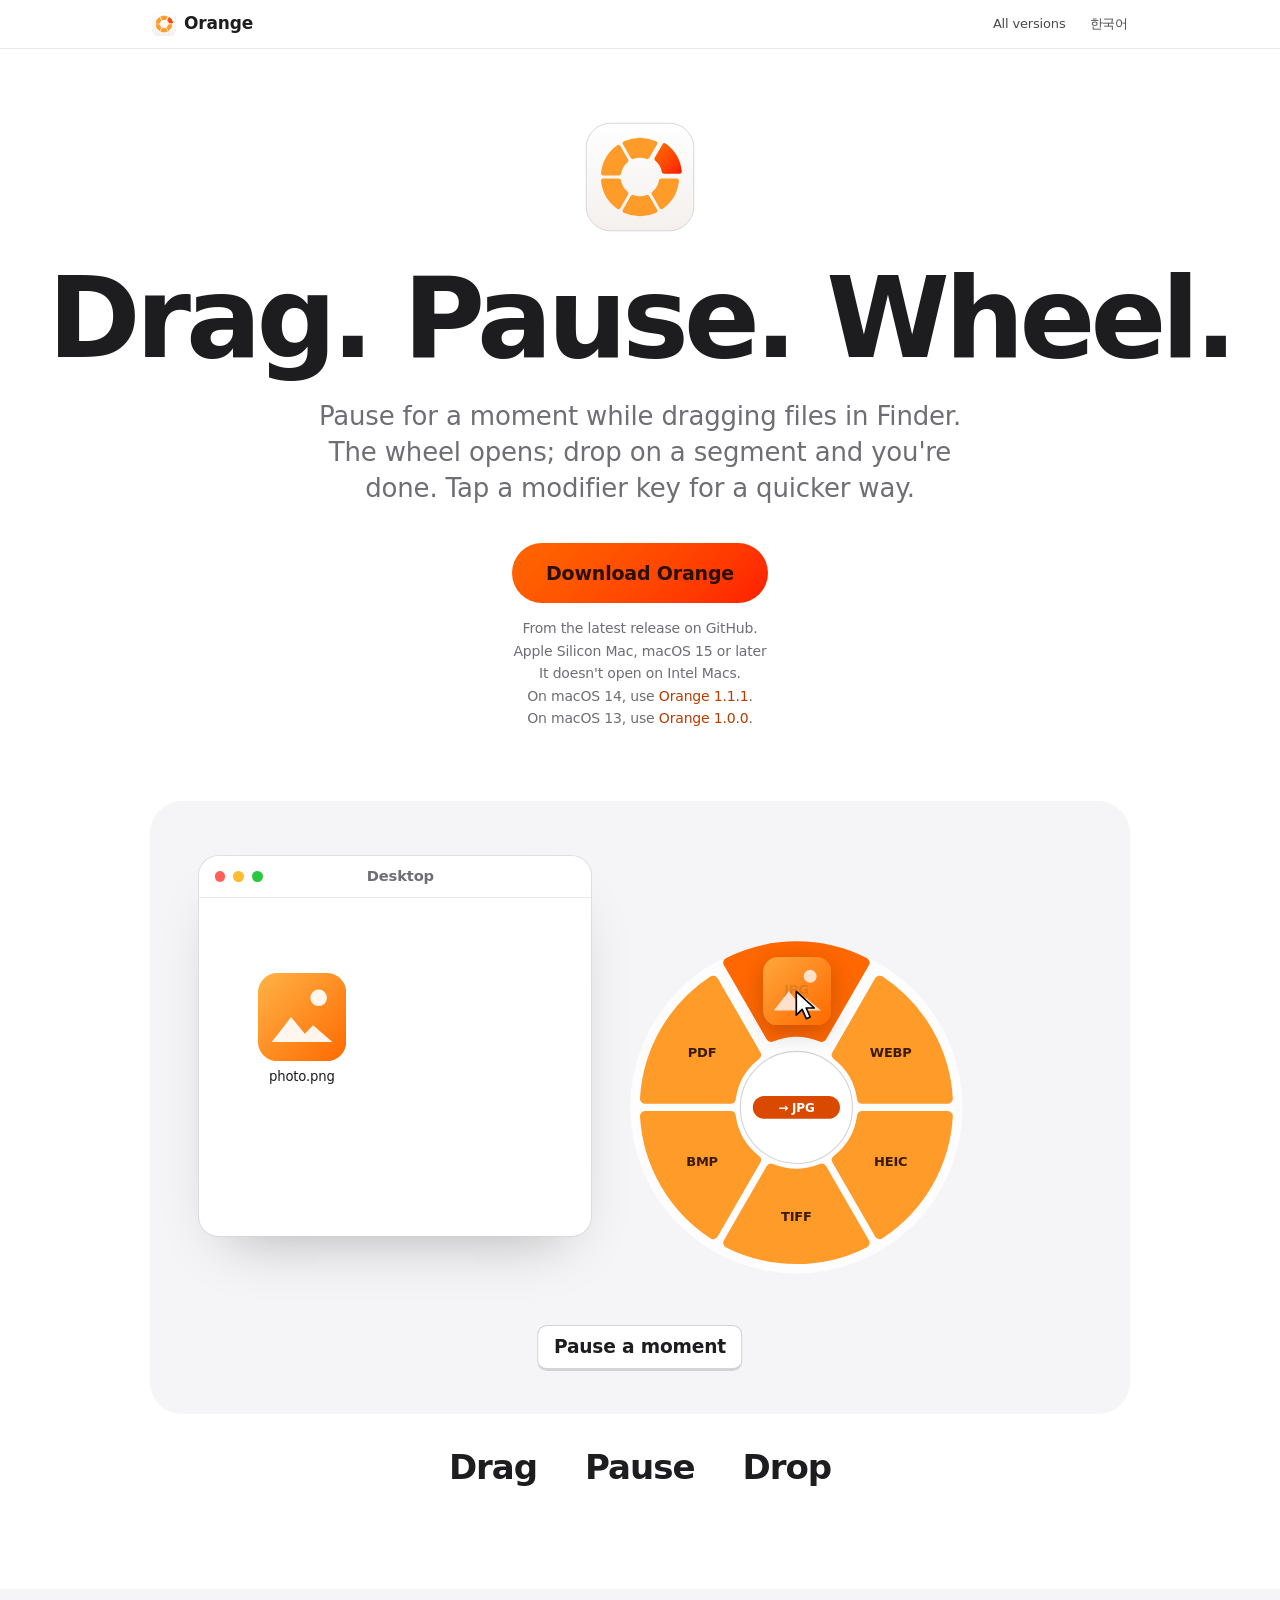
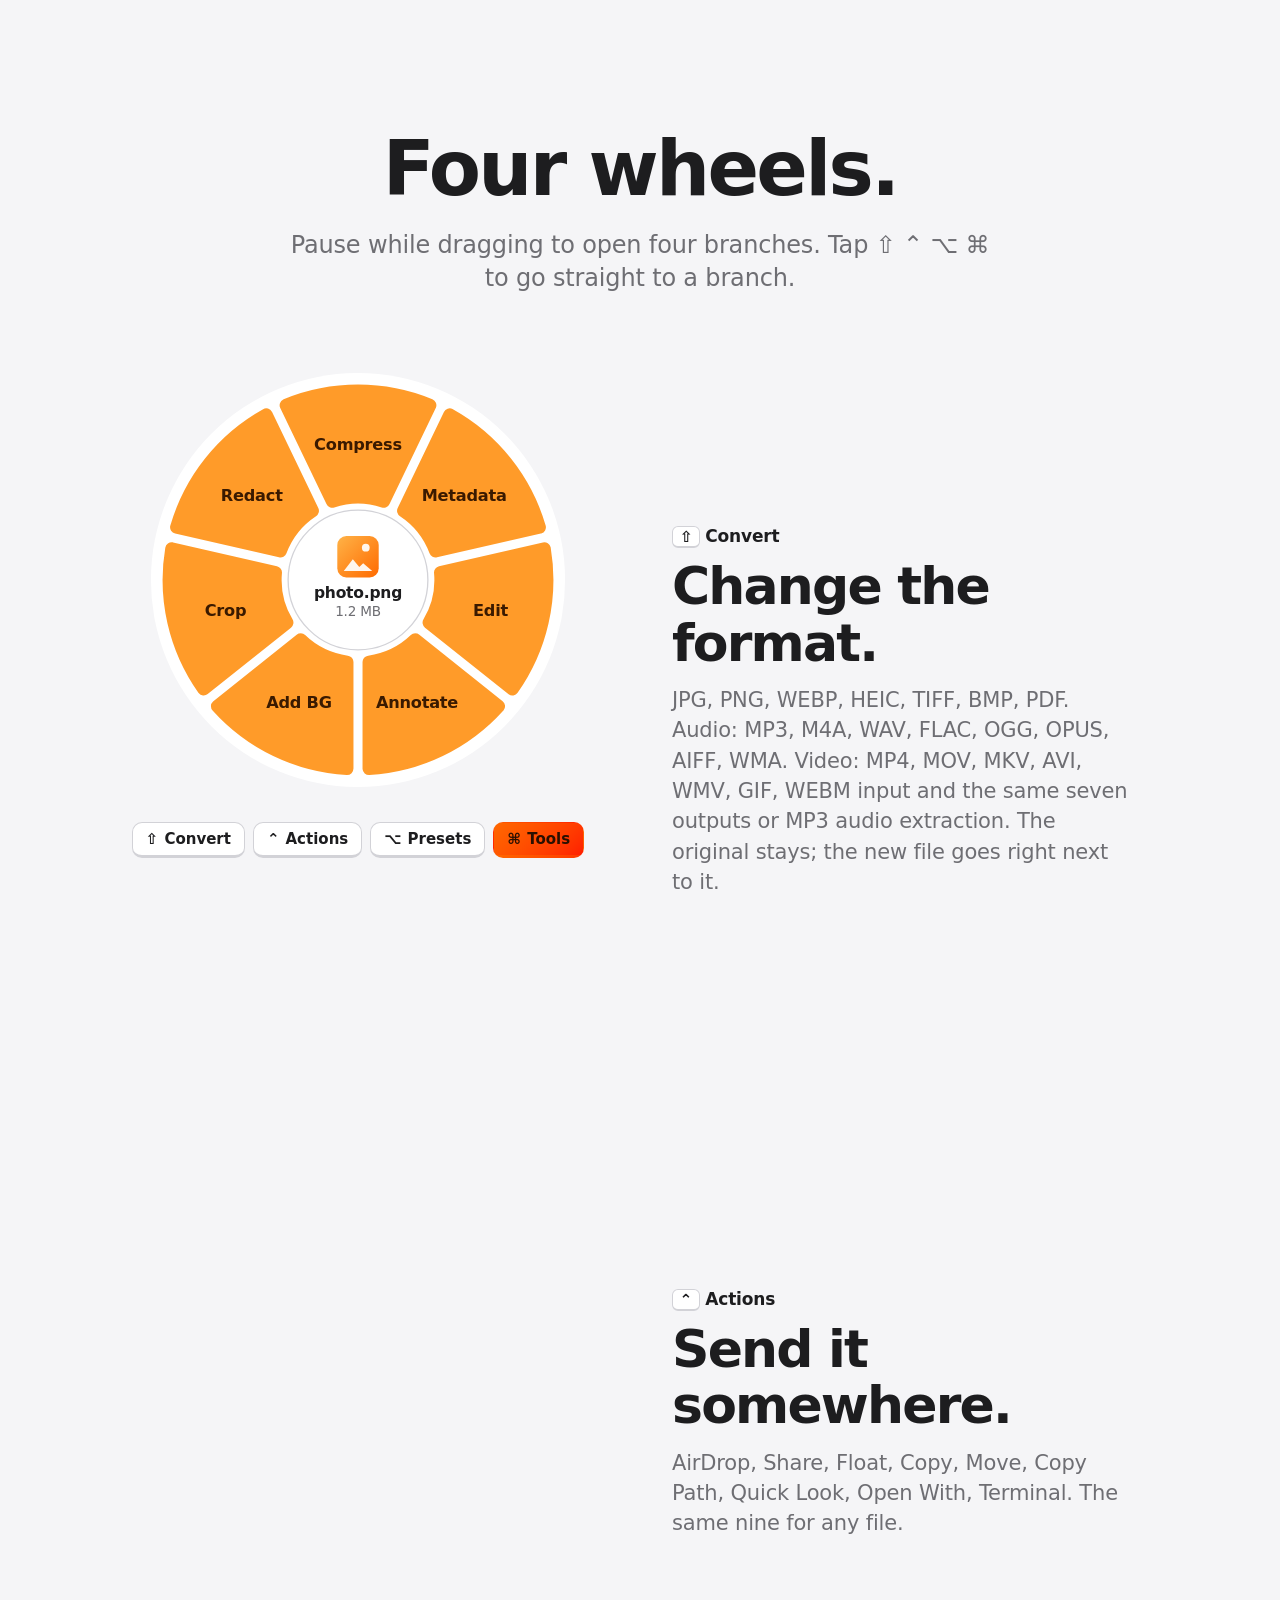
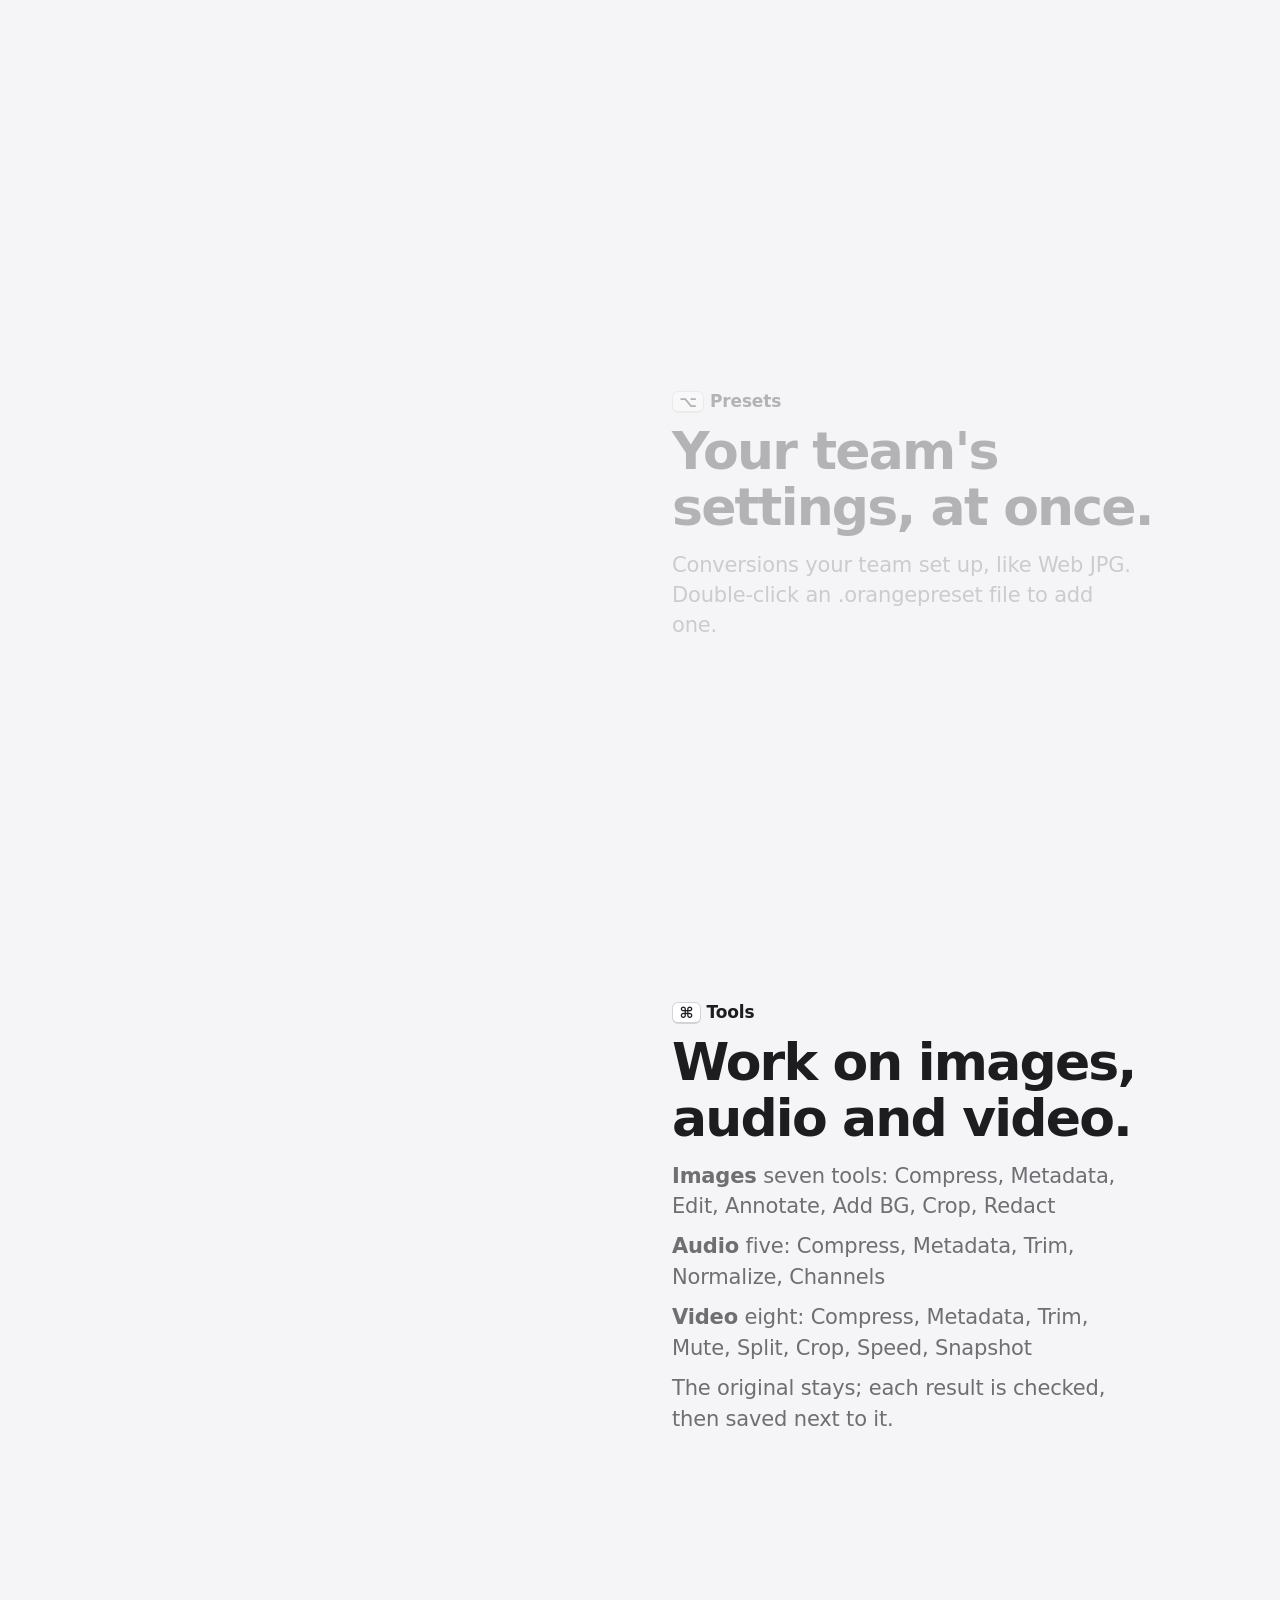
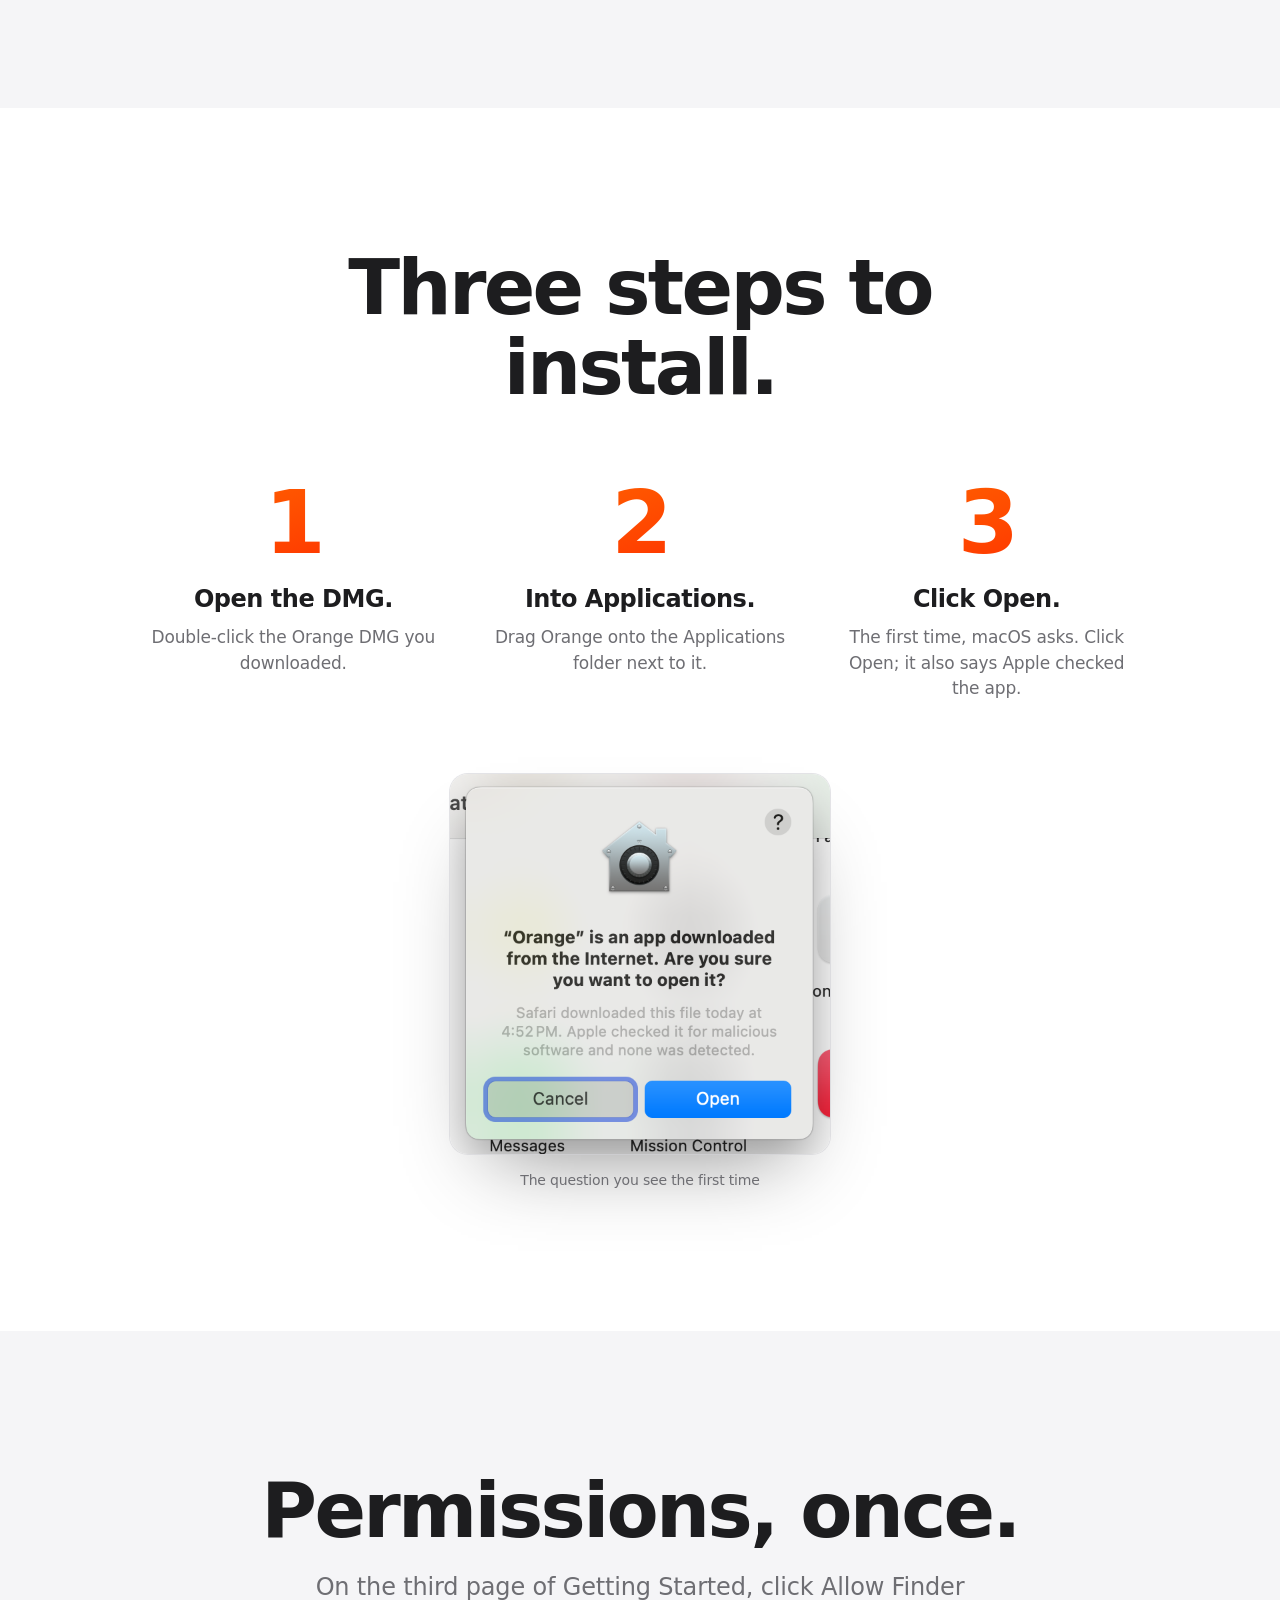
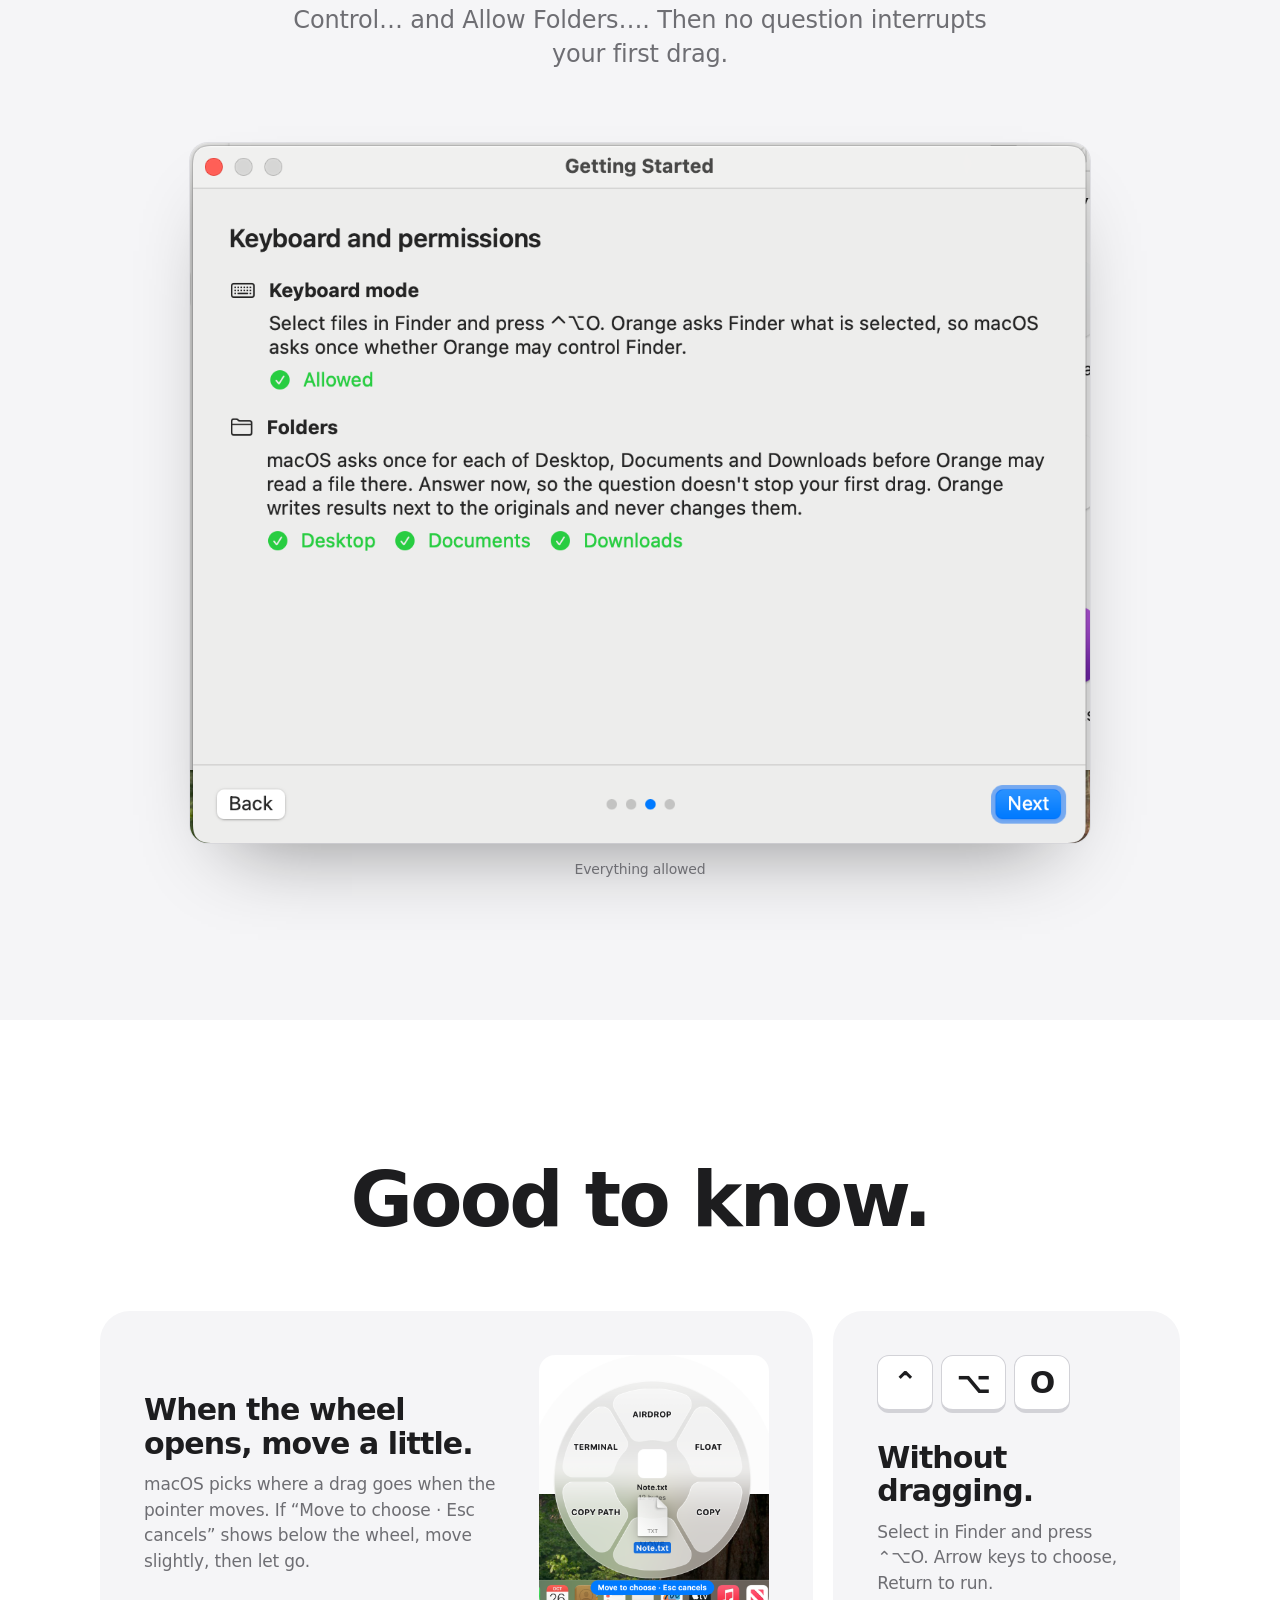
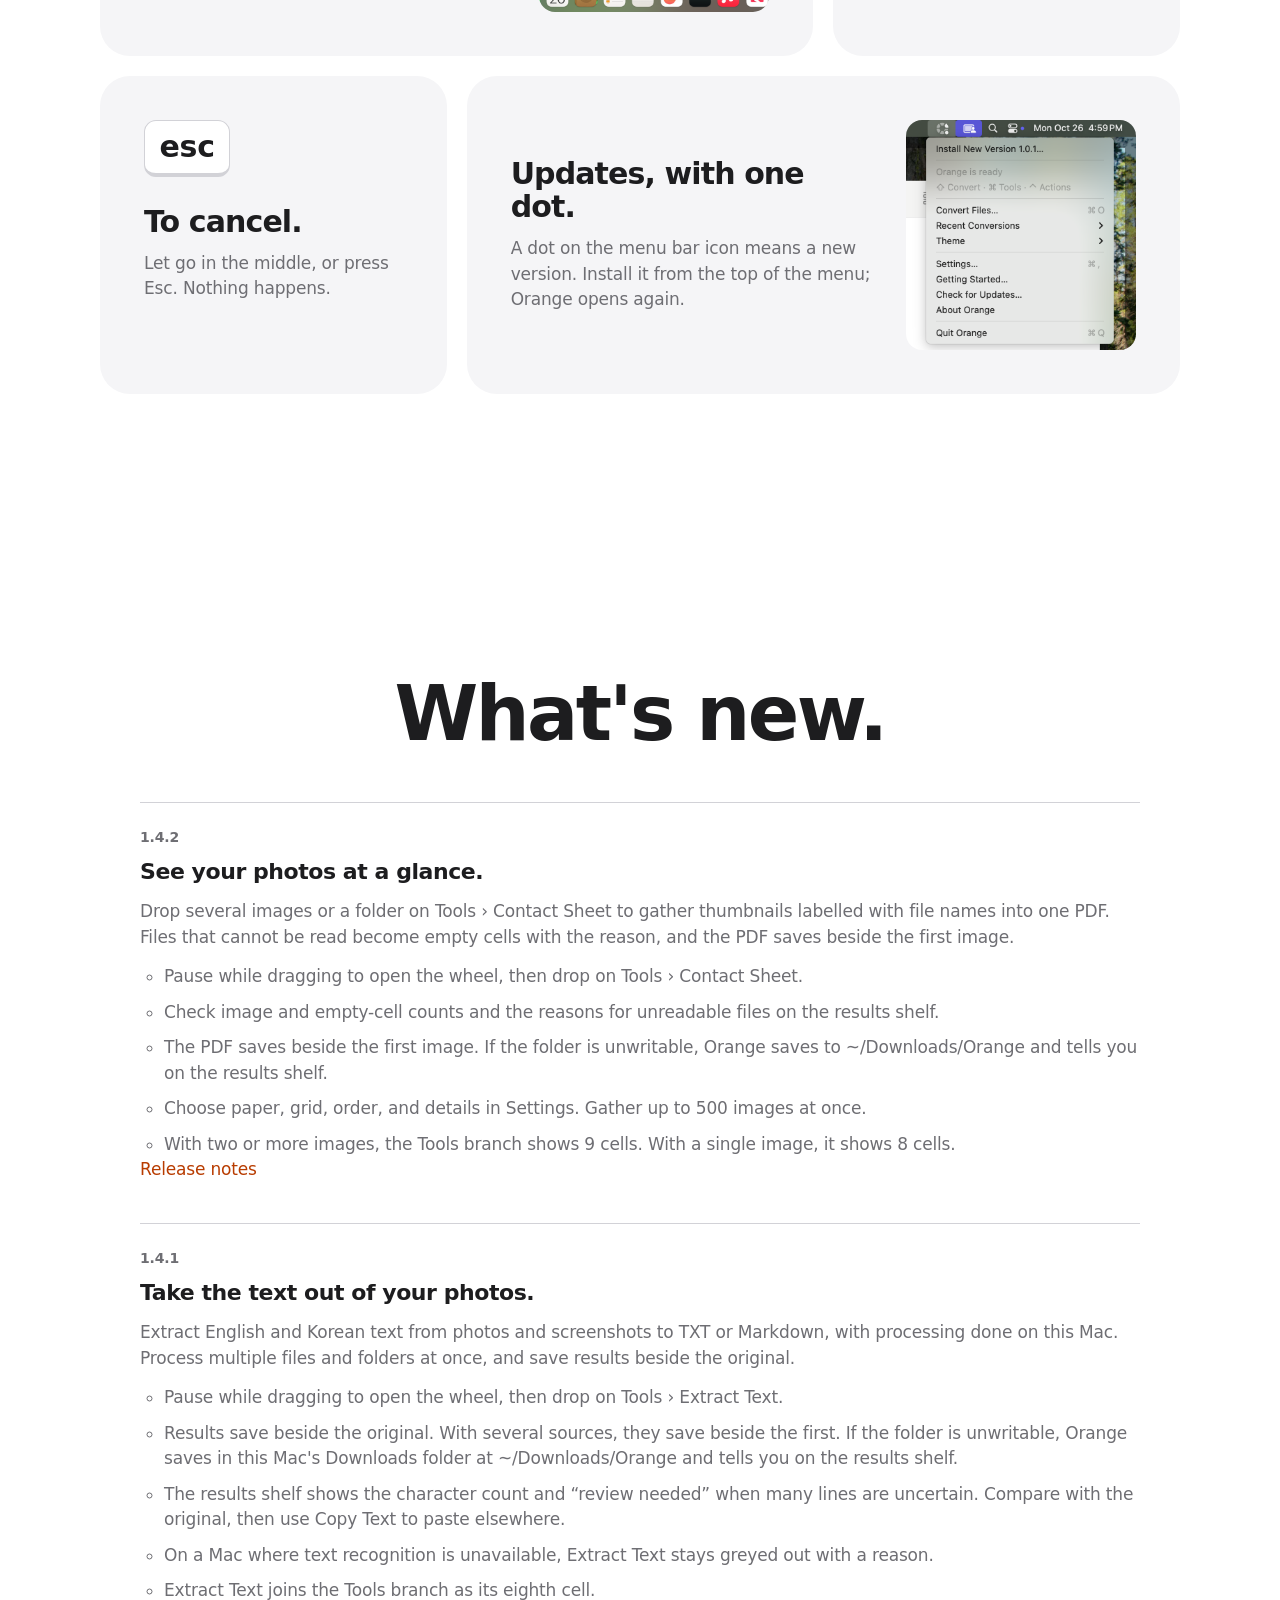
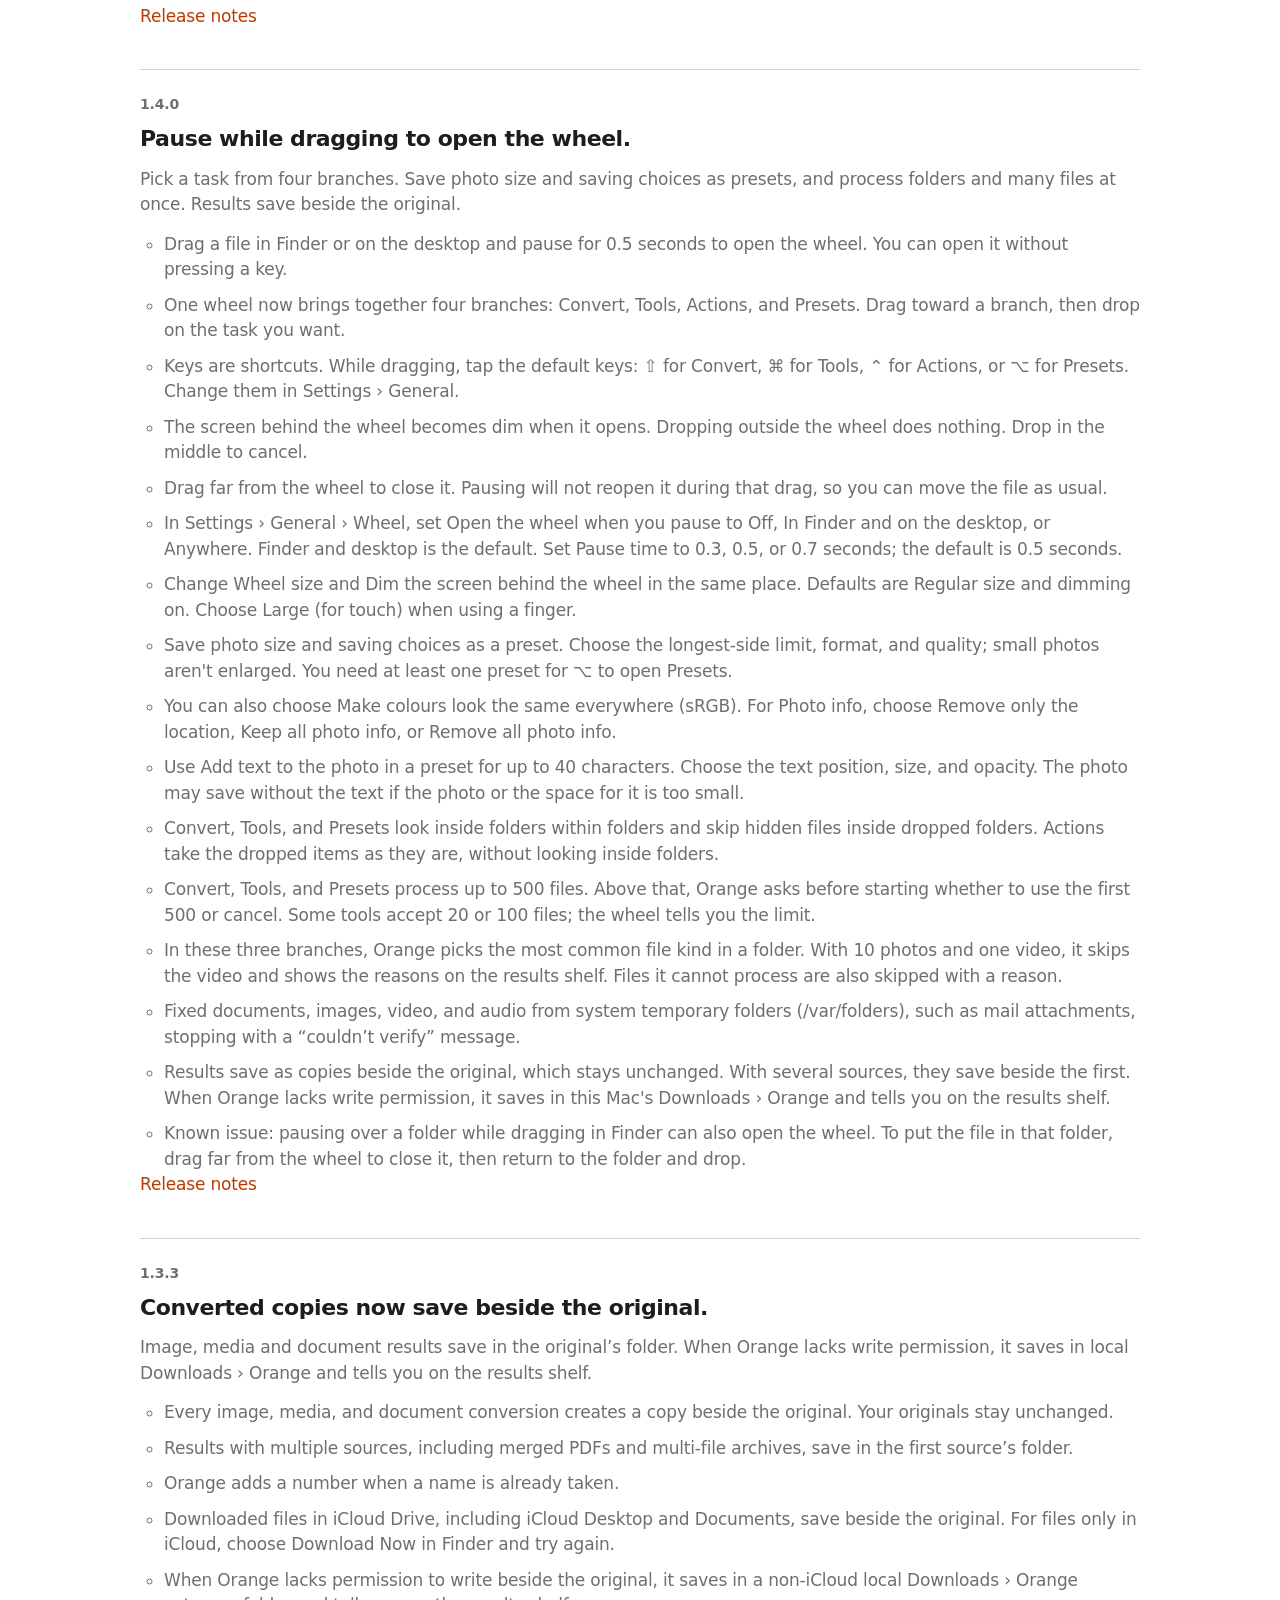
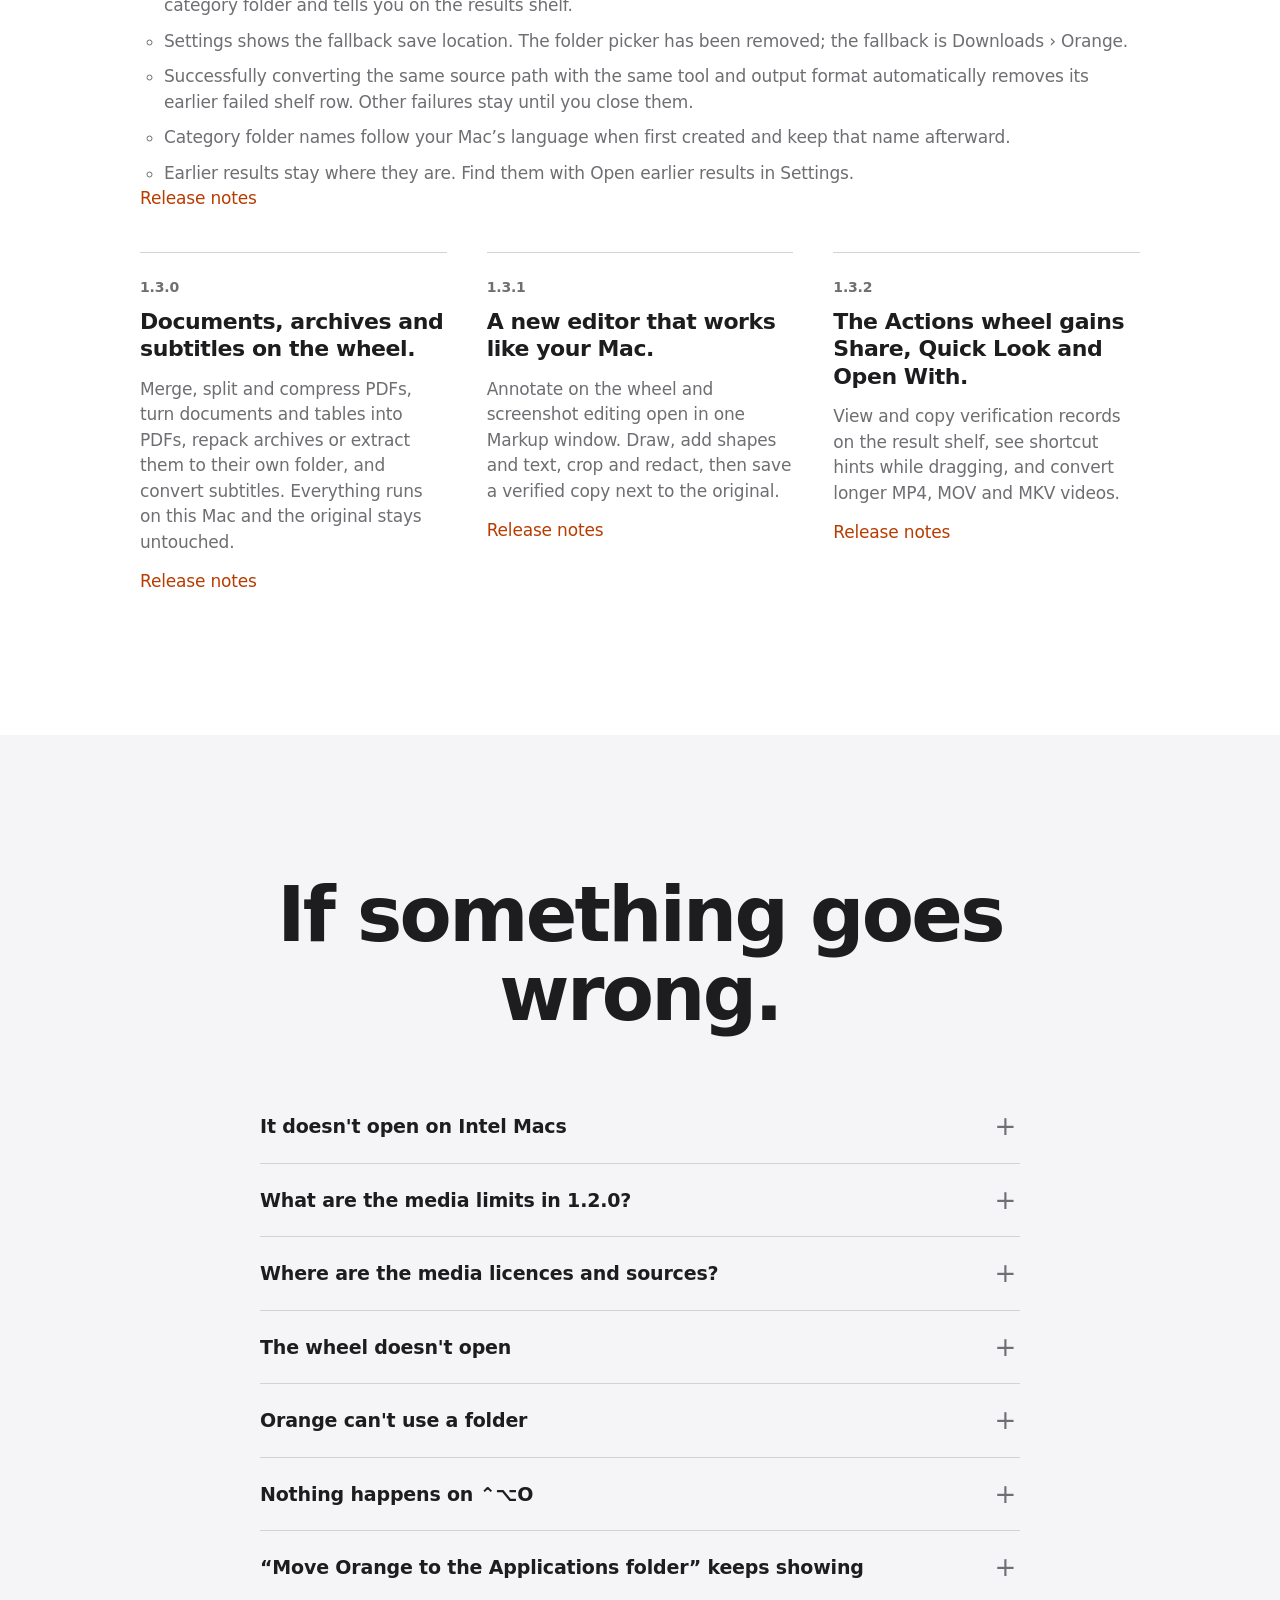
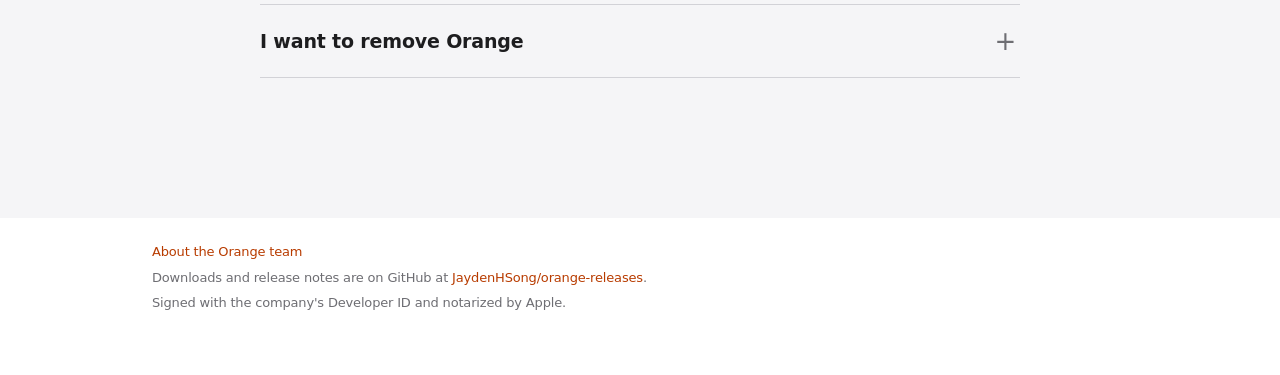
==== docs/index.html @ c22556af "site: Orange 1.4.2 — contact sheet; pause opens the wheel" ====
<!doctype html>
<html lang="en">
<head>
<meta charset="utf-8">
<meta name="viewport" content="width=device-width, initial-scale=1">
<title>Orange</title>
<meta name="description" content="Pause while dragging files in Finder to open the wheel. Tap a modifier key for a quicker way.">
<meta name="color-scheme" content="light dark">
<link rel="icon" href="assets/icon.svg" type="image/svg+xml">
<link rel="stylesheet" href="assets/site.css">
<link rel="alternate" hreflang="ko" href="https://jaydenhsong.github.io/orange-releases/ko/">
<link rel="alternate" hreflang="en" href="https://jaydenhsong.github.io/orange-releases/">
<link rel="alternate" hreflang="x-default" href="https://jaydenhsong.github.io/orange-releases/">
<script>(() => {
  const current = document.documentElement.lang;
  const valid = value => value === "en" || value === "ko";
  const requested = new URLSearchParams(location.search).get("lang");
  let choice = valid(requested) ? requested : null;
  try {
    if (choice) localStorage.setItem("orange.language", choice);
    else choice = localStorage.getItem("orange.language");
  } catch (_) {}
  if (!valid(choice)) choice = null;
  const preferred = (navigator.languages || [navigator.language || "en"])
    .map(value => value.toLowerCase().split("-")[0]).find(valid);
  const target = choice || (current === "en" && preferred === "ko" ? "ko" : current);
  if (target !== current) {
    const routes = document.documentElement.dataset || {};
    const destination = routes[target === "ko" ? "languageKo" : "languageEn"] ||
      (current === "ko" ? "../" : "./") + (target === "ko" ? "ko/" : "");
    location.replace(destination + location.search + location.hash);
  }
})();</script>
<script>document.documentElement.classList.add("js")</script>
</head>
<body>
<header class="bar">
  <div class="bar-in">
    <a class="brand" href="#top"><svg viewBox="0 0 1024 1024" aria-hidden="true"><use href="#icon"></use></svg>Orange</a>
    <nav><a href="https://github.com/JaydenHSong/orange-releases/releases">All versions</a><a data-language="ko" href="ko/" hreflang="ko" lang="ko">한국어</a></nav>
  </div>
</header>
<main id="top">
  <section class="hero">
    <svg class="hero-icon" viewBox="0 0 1024 1024" aria-hidden="true"><use href="#icon"></use></svg>
    <h1>Drag. Pause. Wheel.</h1>
    <p class="lede">Pause for a moment while dragging files in Finder. The wheel opens; drop on a segment and you're done. Tap a modifier key for a quicker way.</p>
    <div class="cta">
      <a class="get" id="get" href="https://github.com/JaydenHSong/orange-releases/releases/tag/v1.4.2"><span id="get-label">Download Orange</span></a>
      <p class="get-meta"><span id="get-meta">From the latest release on GitHub.</span><br>Apple Silicon Mac, macOS 15 or later<br>It doesn't open on Intel Macs.<br>On macOS 14, use <a href="https://github.com/JaydenHSong/orange-releases/releases/tag/v1.1.1">Orange 1.1.1</a>.<br>On macOS 13, use <a href="https://github.com/JaydenHSong/orange-releases/releases/tag/v1.0.0">Orange 1.0.0</a>.</p>
    </div>
    <div class="stage" id="stage" role="img" aria-label="A file is dragged and paused, the wheel opens, and dropping on JPG puts a JPG file next to the original">
      <div class="finder"><div class="finder-bar"><i></i><i></i><i></i><span>Desktop</span></div></div>
      <div class="file orig"><svg viewBox="0 0 32 32" aria-hidden="true"><rect width="32" height="32" rx="7" fill="url(#thumb)"/><path d="M5 25l7-9 5 6 3-3 7 6z" fill="#fff" opacity=".92"/><circle cx="22" cy="9" r="3" fill="#fff" opacity=".92"/></svg><span>photo.png</span></div>
      <div class="file made"><svg viewBox="0 0 32 32" aria-hidden="true"><rect width="32" height="32" rx="7" fill="url(#thumb)"/><path d="M5 25l7-9 5 6 3-3 7 6z" fill="#fff" opacity=".92"/><circle cx="22" cy="9" r="3" fill="#fff" opacity=".92"/></svg><span>photo.jpg</span></div>
      <div class="dwrap"><svg class="dw" viewBox="0 0 340 340" aria-hidden="true"><circle class="disc" cx="170" cy="170" r="160"/><g class="seg first"><path d="M104.49 39.52A146 146 0 0 1 235.51 39.52L194.36 110.82A64 64 0 0 0 145.64 110.82Z"/><text x="170.0" y="65.0">JPG</text></g><g class="seg"><path d="M250.24 48.02A146 146 0 0 1 315.75 161.50L233.43 161.50A64 64 0 0 0 209.08 119.32Z"/><text x="260.9" y="117.5">WEBP</text></g><g class="seg"><path d="M315.75 178.50A146 146 0 0 1 250.24 291.98L209.08 220.68A64 64 0 0 0 233.43 178.50Z"/><text x="260.9" y="222.5">HEIC</text></g><g class="seg"><path d="M235.51 300.48A146 146 0 0 1 104.49 300.48L145.64 229.18A64 64 0 0 0 194.36 229.18Z"/><text x="170.0" y="275.0">TIFF</text></g><g class="seg"><path d="M89.76 291.98A146 146 0 0 1 24.25 178.50L106.57 178.50A64 64 0 0 0 130.92 220.68Z"/><text x="79.1" y="222.5">BMP</text></g><g class="seg"><path d="M24.25 161.50A146 146 0 0 1 89.76 48.02L130.92 119.32A64 64 0 0 0 106.57 161.50Z"/><text x="79.1" y="117.5">PDF</text></g><circle class="hub" cx="170" cy="170" r="54"/><g class="dchip"><rect x="128" y="159" width="84" height="22" rx="11"/><text x="170" y="170.5">→ JPG</text></g></svg></div>
      <div class="hand"><div class="ghost"><svg viewBox="0 0 32 32" aria-hidden="true"><rect width="32" height="32" rx="7" fill="url(#thumb)"/><path d="M5 25l7-9 5 6 3-3 7 6z" fill="#fff" opacity=".92"/><circle cx="22" cy="9" r="3" fill="#fff" opacity=".92"/></svg></div><svg class="cursor" viewBox="0 0 16 24" aria-hidden="true"><path d="M1 1v18.5l4.6-4.4 3.2 7.2 3-1.3-3.1-7h6.3z" fill="#fff" stroke="#000" stroke-width="1.3" stroke-linejoin="round"/></svg></div>
      <div class="pause-cue">Pause a moment</div>
    </div>
    <p class="beats" aria-hidden="true"><span class="beat b1">Drag</span><span class="beat b2">Pause</span><span class="beat b3">Drop</span></p>
  </section>

  <section class="wheels">
    <div class="center reveal">
      <h2>Four wheels.</h2>
      <p class="sub">Pause while dragging to open four branches. Tap ⇧ ⌃ ⌥ ⌘ to go straight to a branch.</p>
    </div>
    <div class="story">
      <div class="story-wheel">
        <svg class="wheel" id="wheel" viewBox="0 0 340 340" role="img">
          <circle class="disc" cx="170" cy="170" r="160"/><g id="segs"></g><circle class="hub" cx="170" cy="170" r="54"/><g id="center"></g>
        </svg>
        <div class="keys" id="keys"><button type="button" data-kind="convert" aria-pressed="true"><b>⇧</b>Convert</button><button type="button" data-kind="actions" aria-pressed="false"><b>⌃</b>Actions</button><button type="button" data-kind="presets" aria-pressed="false"><b>⌥</b>Presets</button><button type="button" data-kind="tools" aria-pressed="false"><b>⌘</b>Tools</button></div>
      </div>
      <div class="panels">
<div class="panel" data-kind="convert"><p class="panel-key"><kbd>⇧</kbd> Convert</p><h3>Change the format.</h3><p>JPG, PNG, WEBP, HEIC, TIFF, BMP, PDF. Audio: MP3, M4A, WAV, FLAC, OGG, OPUS, AIFF, WMA. Video: MP4, MOV, MKV, AVI, WMV, GIF, WEBM input and the same seven outputs or MP3 audio extraction. The original stays; the new file goes right next to it.</p></div>
<div class="panel" data-kind="actions"><p class="panel-key"><kbd>⌃</kbd> Actions</p><h3>Send it somewhere.</h3><p>AirDrop, Share, Float, Copy, Move, Copy Path, Quick Look, Open With, Terminal. The same nine for any file.</p></div>
<div class="panel" data-kind="presets"><p class="panel-key"><kbd>⌥</kbd> Presets</p><h3>Your team's settings, at once.</h3><p>Conversions your team set up, like Web JPG. Double-click an .orangepreset file to add one.</p></div>
<div class="panel" data-kind="tools"><p class="panel-key"><kbd>⌘</kbd> Tools</p><h3>Work on images, audio and video.</h3><p><span class="group"><b>Images</b> seven tools: Compress, Metadata, Edit, Annotate, Add BG, Crop, Redact</span><span class="group"><b>Audio</b> five: Compress, Metadata, Trim, Normalize, Channels</span><span class="group"><b>Video</b> eight: Compress, Metadata, Trim, Mute, Split, Crop, Speed, Snapshot</span><span class="group">The original stays; each result is checked, then saved next to it.</span></p></div>
      </div>
    </div>
  </section>

  <section class="install">
    <div class="center reveal"><h2>Three steps to install.</h2></div>
    <ol class="steps">
<li><h3>Open the DMG.</h3><p>Double-click the Orange DMG you downloaded.</p></li>
<li><h3>Into Applications.</h3><p>Drag Orange onto the Applications folder next to it.</p></li>
<li><h3>Click Open.</h3><p>The first time, macOS asks. Click Open; it also says Apple checked the app.</p></li>
    </ol>
    <figure class="shot small reveal"><img src="assets/gatekeeper.png" width="570" height="570" alt="The macOS message shown the first time Orange opens, with an Open button." loading="lazy"><figcaption>The question you see the first time</figcaption></figure>
  </section>

  <section class="perm">
    <div class="center reveal">
      <h2>Permissions, once.</h2>
      <p class="sub">On the third page of Getting Started, click Allow Finder Control… and Allow Folders…. Then no question interrupts your first drag.</p>
    </div>
    <figure class="shot reveal"><img src="assets/getting-started.png" width="1210" height="940" alt="The Keyboard and permissions page of Getting Started, with Finder control and Desktop, Documents and Downloads allowed." loading="lazy"><figcaption>Everything allowed</figcaption></figure>
  </section>

  <section class="tips">
    <div class="center reveal"><h2>Good to know.</h2></div>
    <div class="tiles">
      <div class="tile wide move">
        <div class="tile-text"><h3>When the wheel opens, move a little.</h3><p>macOS picks where a drag goes when the pointer moves. If “Move to choose · Esc cancels” shows below the wheel, move slightly, then let go.</p></div>
        <img src="assets/wheel-hint.png" width="700" height="780" alt="The Actions wheel with Move to choose, Esc cancels below it." loading="lazy">
      </div>
      <div class="tile kb">
        <p class="big-keys"><kbd>⌃</kbd><kbd>⌥</kbd><kbd>O</kbd></p>
        <h3>Without dragging.</h3><p>Select in Finder and press ⌃⌥O. Arrow keys to choose, Return to run.</p>
      </div>
      <div class="tile esc">
        <p class="big-keys"><kbd>esc</kbd></p>
        <h3>To cancel.</h3><p>Let go in the middle, or press Esc. Nothing happens.</p>
      </div>
      <div class="tile wide up">
        <div class="tile-text"><h3>Updates, with one dot.</h3><p>A dot on the menu bar icon means a new version. Install it from the top of the menu; Orange opens again.</p></div>
        <img src="assets/menu-update.png" width="660" height="660" alt="Orange's menu with Install New Version 1.1.0 at the top." loading="lazy">
      </div>
    </div>
  </section>

  <section class="news" aria-labelledby="news-heading">
    <div class="center reveal"><h2 id="news-heading">What's new.</h2></div>
    <ul class="release-list">
<li class="release-featured"><p class="release-version">1.4.2</p><h3>See your photos at a glance.</h3><p>Drop several images or a folder on Tools › Contact Sheet to gather thumbnails labelled with file names into one PDF. Files that cannot be read become empty cells with the reason, and the PDF saves beside the first image.</p><ul class="release-items"><li>Pause while dragging to open the wheel, then drop on Tools › Contact Sheet.</li><li>Check image and empty-cell counts and the reasons for unreadable files on the results shelf.</li><li>The PDF saves beside the first image. If the folder is unwritable, Orange saves to ~/Downloads/Orange and tells you on the results shelf.</li><li>Choose paper, grid, order, and details in Settings. Gather up to 500 images at once.</li><li>With two or more images, the Tools branch shows 9 cells. With a single image, it shows 8 cells.</li></ul><a href="https://github.com/JaydenHSong/orange-releases/releases/tag/v1.4.2">Release notes</a></li>
<li class="release-featured"><p class="release-version">1.4.1</p><h3>Take the text out of your photos.</h3><p>Extract English and Korean text from photos and screenshots to TXT or Markdown, with processing done on this Mac. Process multiple files and folders at once, and save results beside the original.</p><ul class="release-items"><li>Pause while dragging to open the wheel, then drop on Tools › Extract Text.</li><li>Results save beside the original. With several sources, they save beside the first. If the folder is unwritable, Orange saves in this Mac&#x27;s Downloads folder at ~/Downloads/Orange and tells you on the results shelf.</li><li>The results shelf shows the character count and “review needed” when many lines are uncertain. Compare with the original, then use Copy Text to paste elsewhere.</li><li>On a Mac where text recognition is unavailable, Extract Text stays greyed out with a reason.</li><li>Extract Text joins the Tools branch as its eighth cell.</li></ul><a href="https://github.com/JaydenHSong/orange-releases/releases/tag/v1.4.1">Release notes</a></li>
<li class="release-featured"><p class="release-version">1.4.0</p><h3>Pause while dragging to open the wheel.</h3><p>Pick a task from four branches. Save photo size and saving choices as presets, and process folders and many files at once. Results save beside the original.</p><ul class="release-items"><li>Drag a file in Finder or on the desktop and pause for 0.5 seconds to open the wheel. You can open it without pressing a key.</li><li>One wheel now brings together four branches: Convert, Tools, Actions, and Presets. Drag toward a branch, then drop on the task you want.</li><li>Keys are shortcuts. While dragging, tap the default keys: ⇧ for Convert, ⌘ for Tools, ⌃ for Actions, or ⌥ for Presets. Change them in Settings › General.</li><li>The screen behind the wheel becomes dim when it opens. Dropping outside the wheel does nothing. Drop in the middle to cancel.</li><li>Drag far from the wheel to close it. Pausing will not reopen it during that drag, so you can move the file as usual.</li><li>In Settings › General › Wheel, set Open the wheel when you pause to Off, In Finder and on the desktop, or Anywhere. Finder and desktop is the default. Set Pause time to 0.3, 0.5, or 0.7 seconds; the default is 0.5 seconds.</li><li>Change Wheel size and Dim the screen behind the wheel in the same place. Defaults are Regular size and dimming on. Choose Large (for touch) when using a finger.</li><li>Save photo size and saving choices as a preset. Choose the longest-side limit, format, and quality; small photos aren&#x27;t enlarged. You need at least one preset for ⌥ to open Presets.</li><li>You can also choose Make colours look the same everywhere (sRGB). For Photo info, choose Remove only the location, Keep all photo info, or Remove all photo info.</li><li>Use Add text to the photo in a preset for up to 40 characters. Choose the text position, size, and opacity. The photo may save without the text if the photo or the space for it is too small.</li><li>Convert, Tools, and Presets look inside folders within folders and skip hidden files inside dropped folders. Actions take the dropped items as they are, without looking inside folders.</li><li>Convert, Tools, and Presets process up to 500 files. Above that, Orange asks before starting whether to use the first 500 or cancel. Some tools accept 20 or 100 files; the wheel tells you the limit.</li><li>In these three branches, Orange picks the most common file kind in a folder. With 10 photos and one video, it skips the video and shows the reasons on the results shelf. Files it cannot process are also skipped with a reason.</li><li>Fixed documents, images, video, and audio from system temporary folders (/var/folders), such as mail attachments, stopping with a “couldn’t verify” message.</li><li>Results save as copies beside the original, which stays unchanged. With several sources, they save beside the first. When Orange lacks write permission, it saves in this Mac&#x27;s Downloads › Orange and tells you on the results shelf.</li><li>Known issue: pausing over a folder while dragging in Finder can also open the wheel. To put the file in that folder, drag far from the wheel to close it, then return to the folder and drop.</li></ul><a href="https://github.com/JaydenHSong/orange-releases/releases/tag/v1.4.0">Release notes</a></li>
<li class="release-featured"><p class="release-version">1.3.3</p><h3>Converted copies now save beside the original.</h3><p>Image, media and document results save in the original’s folder. When Orange lacks write permission, it saves in local Downloads › Orange and tells you on the results shelf.</p><ul class="release-items"><li>Every image, media, and document conversion creates a copy beside the original. Your originals stay unchanged.</li><li>Results with multiple sources, including merged PDFs and multi-file archives, save in the first source’s folder.</li><li>Orange adds a number when a name is already taken.</li><li>Downloaded files in iCloud Drive, including iCloud Desktop and Documents, save beside the original. For files only in iCloud, choose Download Now in Finder and try again.</li><li>When Orange lacks permission to write beside the original, it saves in a non-iCloud local Downloads › Orange category folder and tells you on the results shelf.</li><li>Settings shows the fallback save location. The folder picker has been removed; the fallback is Downloads › Orange.</li><li>Successfully converting the same source path with the same tool and output format automatically removes its earlier failed shelf row. Other failures stay until you close them.</li><li>Category folder names follow your Mac’s language when first created and keep that name afterward.</li><li>Earlier results stay where they are. Find them with Open earlier results in Settings.</li></ul><a href="https://github.com/JaydenHSong/orange-releases/releases/tag/v1.3.3">Release notes</a></li>
<li><p class="release-version">1.3.0</p><h3>Documents, archives and subtitles on the wheel.</h3><p>Merge, split and compress PDFs, turn documents and tables into PDFs, repack archives or extract them to their own folder, and convert subtitles. Everything runs on this Mac and the original stays untouched.</p><a href="https://github.com/JaydenHSong/orange-releases/releases/tag/v1.3.0">Release notes</a></li>
<li><p class="release-version">1.3.1</p><h3>A new editor that works like your Mac.</h3><p>Annotate on the wheel and screenshot editing open in one Markup window. Draw, add shapes and text, crop and redact, then save a verified copy next to the original.</p><a href="https://github.com/JaydenHSong/orange-releases/releases/tag/v1.3.1">Release notes</a></li>
<li><p class="release-version">1.3.2</p><h3>The Actions wheel gains Share, Quick Look and Open With.</h3><p>View and copy verification records on the result shelf, see shortcut hints while dragging, and convert longer MP4, MOV and MKV videos.</p><a href="https://github.com/JaydenHSong/orange-releases/releases/tag/v1.3.2">Release notes</a></li>
    </ul>

  </section>

  <section class="help">
    <div class="center reveal"><h2>If something goes wrong.</h2></div>
    <div class="faq">
<details><summary>It doesn't open on Intel Macs</summary><p>Orange is only for Macs with Apple silicon (M1 or later). On Intel Macs, macOS says Orange is not supported on this Mac, and it won't open.</p></details>
<details><summary>What are the media limits in 1.2.0?</summary><p>Edit one local file at a time. Copy provider files to a local folder first. Some containers cannot preview or offer view-only Metadata. If a target size cannot be met, Orange explains why. HDR to SDR conversion asks before losing brightness or colour detail. HDR10+ and Dolby Vision profile 5 colour handling is unverified without device footage. Dolby Vision profile 5 and 12-bit input are unsupported. Mute preserves HDR only in compatible containers without re-encoding. The VoiceOver application chooser may omit Orange when VoiceOver starts first (since 1.1.0). Editor windows remain accessible; toggle VoiceOver with an editor open to restore the listing.</p></details>
<details><summary>Where are the media licences and sources?</summary><p>Read full FFmpeg, LAME, Opus, Ogg, Vorbis, libvpx, dav1d and zimg notices, including IJG, zlib and WTFPL, offline in About. Corresponding sources, relink materials and SHA256SUMS are alongside the 1.2.0 release downloads.</p></details>
<details><summary>The wheel doesn't open</summary><p>Pause while dragging a file in Finder or on the desktop, with the mouse button down. You can also tap a modifier key briefly. Holding it isn't a tap. If another app that opens a wheel on modifier taps is running, such as Tangerine, quit it or change Orange's keys in Settings › General.</p></details>
<details><summary>Orange can't use a folder</summary><p>Turn that folder on for Orange in System Settings › Privacy &amp; Security › Files &amp; Folders. Open Settings on the third page of Getting Started goes there too.</p></details>
<details><summary>Nothing happens on ⌃⌥O</summary><p>Select files in Finder first. If Orange can't see the Finder selection, turn on Finder under Orange in System Settings › Privacy &amp; Security › Automation. If another app uses the shortcut, change it in Settings › General.</p></details>
<details><summary>“Move Orange to the Applications folder” keeps showing</summary><p>Orange is running from the DMG or your Downloads folder. Quit it, move it to Applications and open it there. It can only update itself from there.</p></details>
<details><summary>I want to remove Orange</summary><p>Quit Orange from its menu and move it from Applications to the Trash.</p></details>
    </div>
  </section>
</main>
<footer class="foot">
  <p><a href="team/">About the Orange team</a></p>
  <p>Downloads and release notes are on GitHub at <a href="https://github.com/JaydenHSong/orange-releases/releases">JaydenHSong/orange-releases</a>.</p>
  <p>Signed with the company's Developer ID and notarized by Apple.</p>
</footer>
<svg width="0" height="0" style="position:absolute" aria-hidden="true"><defs>
<linearGradient id="icon-bg" x1="0" y1="0" x2="0" y2="1"><stop offset="0" style="stop-color: var(--icon-a)"/><stop offset="1" style="stop-color: var(--icon-b)"/></linearGradient>
<linearGradient id="hot" x1="0" y1="0" x2="1" y2="1"><stop offset="0" style="stop-color: var(--chosen-a)"/><stop offset="1" style="stop-color: var(--chosen-b)"/></linearGradient>
<linearGradient id="thumb" x1="0" y1="0" x2="1" y2="1"><stop offset="0" stop-color="#ffb347"/><stop offset="1" stop-color="#ff6a00"/></linearGradient>
<symbol id="icon" viewBox="0 0 1024 1024"><rect x="20" y="20" width="984" height="984" rx="224" fill="url(#icon-bg)" stroke="var(--line)" stroke-width="8"/>
<g transform="translate(512 512) scale(0.86) translate(-512 -512)"><g style="fill: var(--sector); stroke: var(--sector)" stroke-width="44.7" stroke-linejoin="round">
<path d="M349.3 153.2A393.9 393.9 0 0 1 674.7 153.2L590.7 298.6A227.4 227.4 0 0 0 433.3 298.6Z"/><path d="M904.1 550.5A393.9 393.9 0 0 1 741.4 832.3L657.4 686.8A227.4 227.4 0 0 0 736.1 550.5Z"/>
<path d="M674.7 870.8A393.9 393.9 0 0 1 349.3 870.8L433.3 725.4A227.4 227.4 0 0 0 590.7 725.4Z"/><path d="M282.6 832.3A393.9 393.9 0 0 1 119.9 550.5L287.9 550.5A227.4 227.4 0 0 0 366.6 686.8Z"/>
<path d="M119.9 473.5A393.9 393.9 0 0 1 282.6 191.7L366.6 337.2A227.4 227.4 0 0 0 287.9 473.5Z"/></g>
<path transform="translate(29.8 -17.4)" d="M741.4 191.7A393.9 393.9 0 0 1 904.1 473.5L736.1 473.5A227.4 227.4 0 0 0 657.4 337.2Z" fill="url(#hot)" stroke="url(#hot)" stroke-width="44.7" stroke-linejoin="round"/></g></symbol>
</defs></svg>
<script src="assets/site.js"></script>
</body>
</html>
---- docs/assets/site.css ----
:root {
  --paper: #ffffff;
  --raised: #f5f5f7;
  --ink: #1d1d1f;
  --mute: #6e6e73;
  --line: #d2d2d7;
  --bar: rgba(255, 255, 255, 0.72);
  --sector: #ffa247;
  --sector-ink: #3a1a00;
  --chosen-a: #ff7300;
  --chosen-b: #f03d00;
  --chosen-ink: #2a1000;
  --chip: #d94a00;
  --link: #b83c00;
  --icon-a: #ffffff;
  --icon-b: #f4f0ed;
  --sans: -apple-system, BlinkMacSystemFont, "SF Pro Display", "SF Pro Text", "Apple SD Gothic Neo", "Malgun Gothic", system-ui, sans-serif;
  --round: ui-rounded, "SF Pro Rounded", -apple-system, BlinkMacSystemFont, "Apple SD Gothic Neo", system-ui, sans-serif;
}
@supports (color: color(display-p3 1 1 1)) {
  :root {
    --sector: color(display-p3 1 0.63 0.28);
    --chosen-a: color(display-p3 1 0.45 0);
    --chosen-b: color(display-p3 0.94 0.24 0);
  }
}
@media (prefers-color-scheme: dark) {
  :root:not([data-theme="light"]) {
    --paper: #000000;
    --raised: #161617;
    --ink: #f5f5f7;
    --mute: #86868b;
    --line: #424245;
    --bar: rgba(22, 22, 23, 0.72);
    --sector: #db660f;
    --sector-ink: #170800;
    --chosen-a: #ffd147;
    --chosen-b: #ff8500;
    --chosen-ink: #1f0e00;
    --chip: #ff8500;
    --link: #ffa247;
    --icon-a: #28282c;
    --icon-b: #09090a;
  }
}
:root[data-theme="dark"] {
  --paper: #000000;
  --raised: #161617;
  --ink: #f5f5f7;
  --mute: #86868b;
  --line: #424245;
  --bar: rgba(22, 22, 23, 0.72);
  --sector: #db660f;
  --sector-ink: #170800;
  --chosen-a: #ffd147;
  --chosen-b: #ff8500;
  --chosen-ink: #1f0e00;
  --chip: #ff8500;
  --link: #ffa247;
  --icon-a: #28282c;
  --icon-b: #09090a;
}

* { box-sizing: border-box; }
html { -webkit-text-size-adjust: 100%; scroll-padding-top: 52px; }
body {
  margin: 0;
  background: var(--paper);
  color: var(--ink);
  font-family: var(--sans);
  font-size: 17px;
  line-height: 1.5;
  letter-spacing: -0.01em;
  word-break: keep-all;
  overflow-wrap: break-word;
  -webkit-font-smoothing: antialiased;
}
a { color: var(--link); text-decoration: none; }
a:hover { text-decoration: underline; text-underline-offset: 0.18em; }
a:focus-visible, button:focus-visible, summary:focus-visible { outline: 3px solid var(--chosen-a); outline-offset: 3px; border-radius: 8px; }
kbd {
  font-family: var(--round);
  font-size: 0.9em;
  font-weight: 600;
  padding: 0.04em 0.42em;
  border: 1px solid var(--line);
  border-bottom-width: 2px;
  border-radius: 6px;
  background: var(--paper);
  white-space: nowrap;
}
h2 {
  font-size: clamp(40px, 6.4vw, 76px);
  font-weight: 700;
  letter-spacing: -0.035em;
  line-height: 1.05;
  margin: 0;
}
h3 { font-weight: 700; letter-spacing: -0.02em; margin: 0; }
.center { max-width: 820px; margin: 0 auto; text-align: center; }
.sub { font-size: clamp(19px, 2.2vw, 24px); line-height: 1.4; color: var(--mute); margin: 20px auto 0; max-width: 30em; font-weight: 500; }
section { padding: 140px 24px; }

/* Bar */
.bar { position: sticky; top: 0; z-index: 10; background: var(--bar); backdrop-filter: saturate(180%) blur(20px); -webkit-backdrop-filter: saturate(180%) blur(20px); border-bottom: 1px solid color-mix(in srgb, var(--line) 50%, transparent); }
.bar-in { max-width: 1024px; margin: 0 auto; padding: 0 24px; height: 48px; display: flex; align-items: center; justify-content: space-between; }
.brand { display: flex; align-items: center; gap: 8px; color: var(--ink); font-weight: 600; font-size: 17px; }
.brand:hover { text-decoration: none; }
.brand svg { width: 24px; height: 24px; }
.bar nav { display: flex; gap: 24px; font-size: 13px; }
.bar nav a { color: var(--ink); opacity: 0.8; }
.bar nav a:hover { opacity: 1; text-decoration: none; }

/* Hero */
.hero { text-align: center; padding-top: 72px; padding-bottom: 96px; }
.hero-icon { width: 112px; height: 112px; display: block; margin: 0 auto 28px; }
.hero h1 { font-size: clamp(56px, 10vw, 112px); font-weight: 700; letter-spacing: -0.045em; line-height: 1.02; margin: 0; }
.lede { font-size: clamp(19px, 2.4vw, 26px); line-height: 1.38; font-weight: 500; color: var(--mute); max-width: 26em; margin: 24px auto 0; }
.cta { margin-top: 36px; }
.get {
  display: inline-block;
  padding: 16px 34px;
  border-radius: 999px;
  background: linear-gradient(135deg, var(--chosen-a), var(--chosen-b));
  color: var(--chosen-ink);
  font-size: 19px;
  font-weight: 600;
  letter-spacing: -0.01em;
}
.get:hover { text-decoration: none; filter: brightness(1.06); }
.get-meta { margin: 14px 0 0; font-size: 14px; line-height: 1.6; color: var(--mute); }

/* The hero scene: a file is dragged, Shift is tapped, the wheel opens, the drop on JPG leaves a JPG beside it. */
.stage {
  container-type: inline-size;
  position: relative;
  max-width: 980px;
  margin: 72px auto 0;
  aspect-ratio: 16 / 10;
  border-radius: 32px;
  background: var(--raised);
  overflow: hidden;
}
.finder { position: absolute; left: 5%; top: 9%; width: 40%; height: 62%; background: var(--paper); border-radius: 2cqw; box-shadow: 0 0 0 1px color-mix(in srgb, var(--line) 60%, transparent), 0 3cqw 6cqw -3cqw rgba(0, 0, 0, 0.3); }
.finder-bar { height: 11%; display: flex; align-items: center; gap: 0.8cqw; padding: 0 1.6cqw; border-bottom: 1px solid color-mix(in srgb, var(--line) 50%, transparent); }
.finder-bar i { width: 1.1cqw; height: 1.1cqw; border-radius: 50%; background: #ff5f57; }
.finder-bar i:nth-child(2) { background: #febc2e; }
.finder-bar i:nth-child(3) { background: #28c840; }
.finder-bar span { flex: 1; text-align: center; margin-right: 4.6cqw; font-size: max(8px, 1.5cqw); font-weight: 600; color: var(--mute); }
.file { position: absolute; top: 28%; width: 9%; text-align: center; }
.file svg { display: block; width: 100%; height: auto; }
.file span { display: block; margin-top: 0.6cqw; font-size: max(8px, 1.35cqw); font-weight: 500; white-space: nowrap; }
.file.orig { left: 11%; }
.file.made { left: 26%; opacity: 0; }
.dwrap { position: absolute; left: 48%; top: 21.2%; width: 36%; transform-origin: 50% 50%; }
.dw { display: block; width: 100%; height: auto; overflow: visible; }
.dw .disc { fill: var(--paper); opacity: 0.86; }
.dw .hub { fill: var(--paper); stroke: var(--line); }
.dw .seg path { fill: var(--sector); stroke: var(--sector); stroke-width: 10; stroke-linejoin: round; }
.dw .seg text, .wheel .seg text { fill: var(--sector-ink); font-family: var(--round); font-weight: 750; font-size: 12.5px; text-anchor: middle; dominant-baseline: central; pointer-events: none; }
.dw .first { transform: translate(0, -9px); }
.dw .first path { fill: var(--chosen-a); stroke: var(--chosen-a); }
.dw .first text { fill: var(--chosen-ink); }
.dw .dchip rect, .wheel .chip rect { fill: var(--chip); }
.dw .dchip text, .wheel .chip text { fill: #ffffff; font-family: var(--round); font-weight: 750; font-size: 11.5px; text-anchor: middle; dominant-baseline: central; }
.hand { position: absolute; left: 66%; top: 31%; width: 0; height: 0; }
.ghost { position: absolute; width: 7cqw; left: -3.5cqw; top: -3.5cqw; opacity: 0.85; }
.ghost svg { display: block; width: 100%; height: auto; filter: drop-shadow(0 0.8cqw 1.2cqw rgba(0, 0, 0, 0.25)); }
.cursor { position: absolute; left: -0.15cqw; top: -0.1cqw; width: 2.1cqw; height: auto; overflow: visible; }
.pause-cue {
  position: absolute; left: 50%; bottom: 7%; transform: translateX(-50%);
  font-family: var(--round); font-size: max(11px, 1.9cqw); font-weight: 650;
  padding: 0.7cqw 1.6cqw; border-radius: 1cqw;
  background: var(--paper); color: var(--ink);
  border: 1px solid var(--line); border-bottom-width: 0.35cqw;
}
.beats { margin: 28px 0 0; display: flex; justify-content: center; gap: clamp(18px, 4vw, 48px); font-size: clamp(22px, 3vw, 34px); font-weight: 700; letter-spacing: -0.03em; }
.beat { opacity: 1; }

@media (prefers-reduced-motion: no-preference) {
  .js .stage .hand { animation: hand 7s infinite; }
  .js .stage .ghost { animation: ghost 7s infinite; }
  .js .stage .dwrap { animation: dwheel 7s infinite; }
  .js .stage .dw .first { animation: lift 7s infinite; }
  .js .stage .dw .first path { animation: liftfill 7s infinite; }
  .js .stage .dw .dchip { animation: dchip 7s infinite; }
  .js .stage .file.made { animation: made 7s infinite; }
  .js .beats .b1 { animation: b1 7s infinite; }
  .js .beats .b2 { animation: b2 7s infinite; }
  .js .beats .b3 { animation: b3 7s infinite; }
  .js .stage:not(.playing) *, .js .beats:not(.playing) * { animation-play-state: paused; }
}
@keyframes hand {
  0% { left: 22%; top: 64%; }
  10%, 14% { left: 15.5%; top: 35.2%; }
  36%, 48% { left: 66%; top: 50%; }
  57%, 80% { left: 66%; top: 31%; }
  93%, 100% { left: 22%; top: 64%; }
}
@keyframes ghost {
  0%, 12% { opacity: 0; transform: scale(0.9); }
  16%, 60% { opacity: 0.85; transform: scale(1); }
  65%, 100% { opacity: 0; transform: scale(0.4); }
}
@keyframes dwheel {
  0%, 39% { opacity: 0; transform: scale(0.6); }
  45%, 61% { opacity: 1; transform: scale(1); }
  67%, 100% { opacity: 0; transform: scale(1.08); }
}
@keyframes lift {
  0%, 53% { transform: translate(0, 0); }
  57%, 66% { transform: translate(0, -9px); }
  70%, 100% { transform: translate(0, 0); }
}
@keyframes liftfill {
  0%, 53% { fill: var(--sector); stroke: var(--sector); }
  57%, 66% { fill: var(--chosen-a); stroke: var(--chosen-a); }
  70%, 100% { fill: var(--sector); stroke: var(--sector); }
}
@keyframes dchip { 0%, 54% { opacity: 0; } 57%, 62% { opacity: 1; } 66%, 100% { opacity: 0; } }
@keyframes made {
  0%, 64% { opacity: 0; transform: scale(0.4); }
  70% { opacity: 1; transform: scale(1.12); }
  74%, 88% { opacity: 1; transform: scale(1); }
  95%, 100% { opacity: 0; transform: scale(1); }
}
@keyframes b1 { 0%, 8% { opacity: 0.25; } 12%, 34% { opacity: 1; } 38%, 100% { opacity: 0.25; } }
@keyframes b2 { 0%, 36% { opacity: 0.25; } 39%, 50% { opacity: 1; } 54%, 100% { opacity: 0.25; } }
@keyframes b3 { 0%, 54% { opacity: 0.25; } 58%, 88% { opacity: 1; } 94%, 100% { opacity: 0.25; } }

/* What's new */
.release-list { list-style: none; max-width: 1000px; margin: 48px auto 0; padding: 0; display: grid; grid-template-columns: repeat(3, minmax(0, 1fr)); gap: 40px; }
.release-list > li { min-width: 0; border-top: 1px solid var(--line); padding-top: 24px; }
.release-featured { grid-column: 1 / -1; }
.release-items { padding-left: 24px; color: var(--mute); line-height: 1.5; }
.release-items li + li { margin-top: 10px; }
.release-list h3 { font-size: 22px; line-height: 1.25; }
.release-list p { margin: 14px 0; color: var(--mute); }
.release-list .release-version { margin: 0 0 10px; font-size: 14px; font-weight: 600; }
.coming { max-width: 1000px; margin: 72px auto 0; }
.coming h3 { font-size: 20px; }
.coming-list { list-style: none; margin: 20px 0 0; padding: 0; display: grid; grid-template-columns: repeat(3, minmax(0, 1fr)); gap: 40px; }
.coming-list li { min-width: 0; border-top: 1px dashed var(--line); padding-top: 18px; }
.coming-list h4 { margin: 0; font-size: 17px; line-height: 1.3; }
.coming-list p { margin: 10px 0 0; color: var(--mute); font-size: 15px; }
.coming-list .release-version { margin: 0 0 8px; font-size: 13px; font-weight: 600; color: var(--mute); }
.coming-note { margin: 20px 0 0; color: var(--mute); font-size: 13px; }

/* Four wheels: the wheel stays while the panels scroll past it. */
.wheels { background: var(--raised); }
.story { max-width: 1080px; margin: 64px auto 0; display: grid; grid-template-columns: minmax(0, 1fr) minmax(0, 1fr); gap: 48px; }
.story-wheel { position: sticky; top: calc(50vh - 250px); align-self: start; display: flex; flex-direction: column; align-items: center; }
.wheel { width: min(440px, 100%); height: auto; display: block; overflow: visible; touch-action: manipulation; }
.wheel .disc { fill: var(--paper); }
.wheel .hub { fill: var(--paper); stroke: var(--line); }
.wheel .seg path { fill: var(--sector); stroke: var(--sector); stroke-width: 10; stroke-linejoin: round; }
.wheel .body { transition: transform 180ms ease-out; }
.wheel .seg.lift path { fill: url(#hot); stroke: url(#hot); }
.wheel .seg.lift text { fill: var(--chosen-ink); }
.wheel .empty-ring { fill: none; stroke: var(--line); stroke-width: 2; stroke-dasharray: 6 7; }
.wheel .file-name { fill: var(--ink); font-family: var(--round); font-weight: 650; font-size: 12px; text-anchor: middle; }
.wheel .file-size, .wheel .empty-text { fill: var(--mute); font-family: var(--sans); font-size: 10.5px; text-anchor: middle; }
.keys { display: flex; flex-wrap: wrap; justify-content: center; gap: 8px; margin-top: 22px; }
.keys button {
  font-family: var(--round); font-size: 15px; font-weight: 650; color: var(--ink);
  background: var(--paper); border: 1px solid var(--line); border-bottom-width: 3px; border-radius: 10px;
  padding: 7px 13px; cursor: pointer;
}
.keys button b { margin-right: 6px; }
.keys button[aria-pressed="true"] { background: linear-gradient(135deg, var(--chosen-a), var(--chosen-b)); color: var(--chosen-ink); border-color: transparent; }
.panel { min-height: 78vh; display: flex; flex-direction: column; justify-content: center; padding: 0 8px; }
.panel h3 { font-size: clamp(34px, 4.4vw, 52px); line-height: 1.08; letter-spacing: -0.035em; margin: 10px 0 14px; }
.panel p { margin: 0; font-size: 21px; line-height: 1.45; color: var(--mute); font-weight: 500; max-width: 22em; }
.panel p .group { display: block; }
.panel p .group + .group { margin-top: 10px; }
.panel .panel-key { font-family: var(--round); font-size: 17px; font-weight: 650; color: var(--ink); }
.js .panel { opacity: 0.3; transition: opacity 400ms ease; }
.js .panel.on { opacity: 1; }

/* Install */
.steps { list-style: none; counter-reset: step; max-width: 1000px; margin: 72px auto 0; padding: 0; display: grid; grid-template-columns: repeat(3, minmax(0, 1fr)); gap: 40px; text-align: center; }
.steps li { counter-increment: step; }
.steps li::before {
  content: counter(step);
  display: block;
  font-size: 88px; font-weight: 700; line-height: 1; letter-spacing: -0.04em;
  background: linear-gradient(160deg, var(--chosen-a), var(--chosen-b));
  -webkit-background-clip: text; background-clip: text; color: transparent;
  margin-bottom: 14px;
}
.steps h3 { font-size: 24px; margin-bottom: 8px; }
.steps p { margin: 0; color: var(--mute); font-size: 17px; }
.shot { max-width: 900px; margin: 72px auto 0; text-align: center; }
.shot.small { max-width: 380px; }
.shot img { display: block; width: 100%; height: auto; border-radius: 18px; box-shadow: 0 0 0 1px color-mix(in srgb, var(--line) 60%, transparent), 0 40px 80px -40px rgba(0, 0, 0, 0.45); }
figcaption { margin-top: 16px; font-size: 14px; color: var(--mute); }
.perm { background: var(--raised); }

/* Tips */
.tiles { max-width: 1080px; margin: 72px auto 0; display: grid; grid-template-columns: repeat(6, minmax(0, 1fr)); gap: 20px; }
.tile { background: var(--raised); border-radius: 30px; padding: 44px; overflow: hidden; }
.tile h3 { font-size: 30px; line-height: 1.12; letter-spacing: -0.03em; margin-bottom: 12px; }
.tile p { margin: 0; color: var(--mute); font-size: 17px; line-height: 1.5; }
.tile.wide { grid-column: span 4; display: grid; grid-template-columns: minmax(0, 1fr) minmax(0, 230px); gap: 32px; align-items: center; }
.tile.kb, .tile.esc { grid-column: span 2; }
.tile.half { grid-column: span 3; }
.next .note { max-width: 1080px; margin: 28px auto 0; text-align: center; color: var(--mute); font-size: 17px; line-height: 1.5; }
.tile img { display: block; width: 100%; height: auto; border-radius: 16px; }
.tile .big-keys { display: flex; gap: 8px; margin: 0 0 28px; }
.tile .big-keys kbd { font-size: 30px; padding: 0.12em 0.48em; border-radius: 12px; border-bottom-width: 4px; color: var(--ink); }

/* Help */
.help { background: var(--raised); }
.faq { max-width: 760px; margin: 56px auto 0; }
details { border-bottom: 1px solid var(--line); }
summary { cursor: pointer; list-style: none; padding: 22px 36px 22px 0; position: relative; font-size: 19px; font-weight: 600; }
summary::-webkit-details-marker { display: none; }
summary::after { content: "+"; position: absolute; right: 4px; top: 50%; transform: translateY(-50%); font-size: 26px; font-weight: 400; color: var(--mute); transition: transform 200ms ease; }
details[open] summary::after { transform: translateY(-50%) rotate(45deg); }
details p { margin: 0 0 24px; color: var(--mute); font-size: 17px; line-height: 1.6; }

.foot { max-width: 1024px; margin: 0 auto; padding: 24px 24px 56px; font-size: 13px; color: var(--mute); }
.foot p { margin: 0 0 6px; }

/* Headings rise into place once, as they scroll in. */
@media (prefers-reduced-motion: no-preference) {
  .js .reveal { opacity: 0; transform: translateY(32px); transition: opacity 900ms ease, transform 900ms cubic-bezier(.2, .7, .2, 1); }
  .js .reveal.in { opacity: 1; transform: none; }
  .js .wheel.opening .seg { animation: fan 480ms cubic-bezier(.2, .8, .2, 1) both; }
  @keyframes fan { from { opacity: 0; transform: scale(.8); } to { opacity: 1; transform: scale(1); } }
}
@media (prefers-reduced-motion: reduce) {
  .wheel .body, .js .panel { transition: none; }
}

@media (max-width: 860px) {
  section { padding: 96px 20px; }
  .release-list { grid-template-columns: minmax(0, 1fr); gap: 32px; margin-top: 32px; }
  .coming { margin-top: 48px; }
  .coming-list { grid-template-columns: minmax(0, 1fr); gap: 24px; }
  .story { grid-template-columns: minmax(0, 1fr); gap: 0; margin-top: 40px; }
  .story-wheel { top: 48px; z-index: 2; background: var(--raised); padding: 12px 0 14px; }
  .wheel { width: min(250px, 70vw); }
  .keys { margin-top: 10px; gap: 6px; }
  .keys { flex-wrap: nowrap; }
  .keys button { font-size: 12.5px; padding: 5px 8px; }
  .keys button b { margin-right: 4px; }
  .panel { min-height: 62vh; justify-content: flex-end; padding-bottom: 14vh; text-align: center; align-items: center; }
  .panel p { font-size: 18px; }
  .steps { grid-template-columns: minmax(0, 1fr); gap: 44px; }
  .tiles { grid-template-columns: minmax(0, 1fr); }
  .tile, .tile.wide, .tile.kb, .tile.esc, .tile.half { grid-column: auto; }
  .tile.wide { grid-template-columns: minmax(0, 1fr); }
  .tile.wide img { max-width: 280px; }
  .tile { padding: 32px 28px; }
}
@media (max-width: 520px) {
  .next { padding-inline: 16px; }
  .hero { padding-top: 48px; padding-bottom: 72px; }
  .hero-icon { width: 88px; height: 88px; }
  .stage { border-radius: 20px; margin-top: 48px; }
  .bar nav { gap: 16px; }
}

/* Team: shared palette and typography, with intrinsic image sizes reserved before load. */
.team-page { max-width: 1080px; margin: 0 auto; overflow-wrap: anywhere; }
.team-page section { padding: 48px 28px; }
.team-page img { display: block; width: 100%; height: auto; object-fit: cover; border-radius: 20px; background: var(--raised); }
.team-page h1 { font-family: var(--round); font-size: clamp(40px, 7vw, 76px); line-height: 1.1; margin: 16px 0 24px; }
.team-page h2 { font-family: var(--round); font-size: clamp(26px, 4vw, 36px); line-height: 1.2; margin: 0 0 18px; }
.team-intro { max-width: 740px; color: var(--mute); font-size: clamp(18px, 2.5vw, 23px); margin: 0 0 36px; }
.team-people { display: grid; grid-template-columns: repeat(2, minmax(0, 1fr)); gap: 32px; }
.team-person { min-width: 0; border: 1px solid var(--line); border-radius: 24px; background: var(--raised); overflow: hidden; }
.team-person img { border-radius: 0; aspect-ratio: 3 / 4; }
.team-person > div { padding: 28px; }
.team-person p { margin: 0; }
.team-person .team-role { margin: -6px 0 18px; color: var(--mute); font-size: 15px; }
.team-work ul { list-style: none; padding: 0; margin: 0; display: grid; grid-template-columns: repeat(2, minmax(0, 1fr)); gap: 24px 40px; }
.team-work li { color: var(--mute); }
.team-work strong { display: block; margin-bottom: 6px; color: var(--ink); }
.team-gallery > div { display: grid; grid-template-columns: repeat(3, minmax(0, 1fr)); gap: 16px; }
.team-closing { max-width: 800px; }
@media (max-width: 600px) {
  .team-page section { padding: 32px 20px; }
  .team-people, .team-work ul, .team-gallery > div { grid-template-columns: minmax(0, 1fr); }
  .team-person > div { padding: 24px; }
}
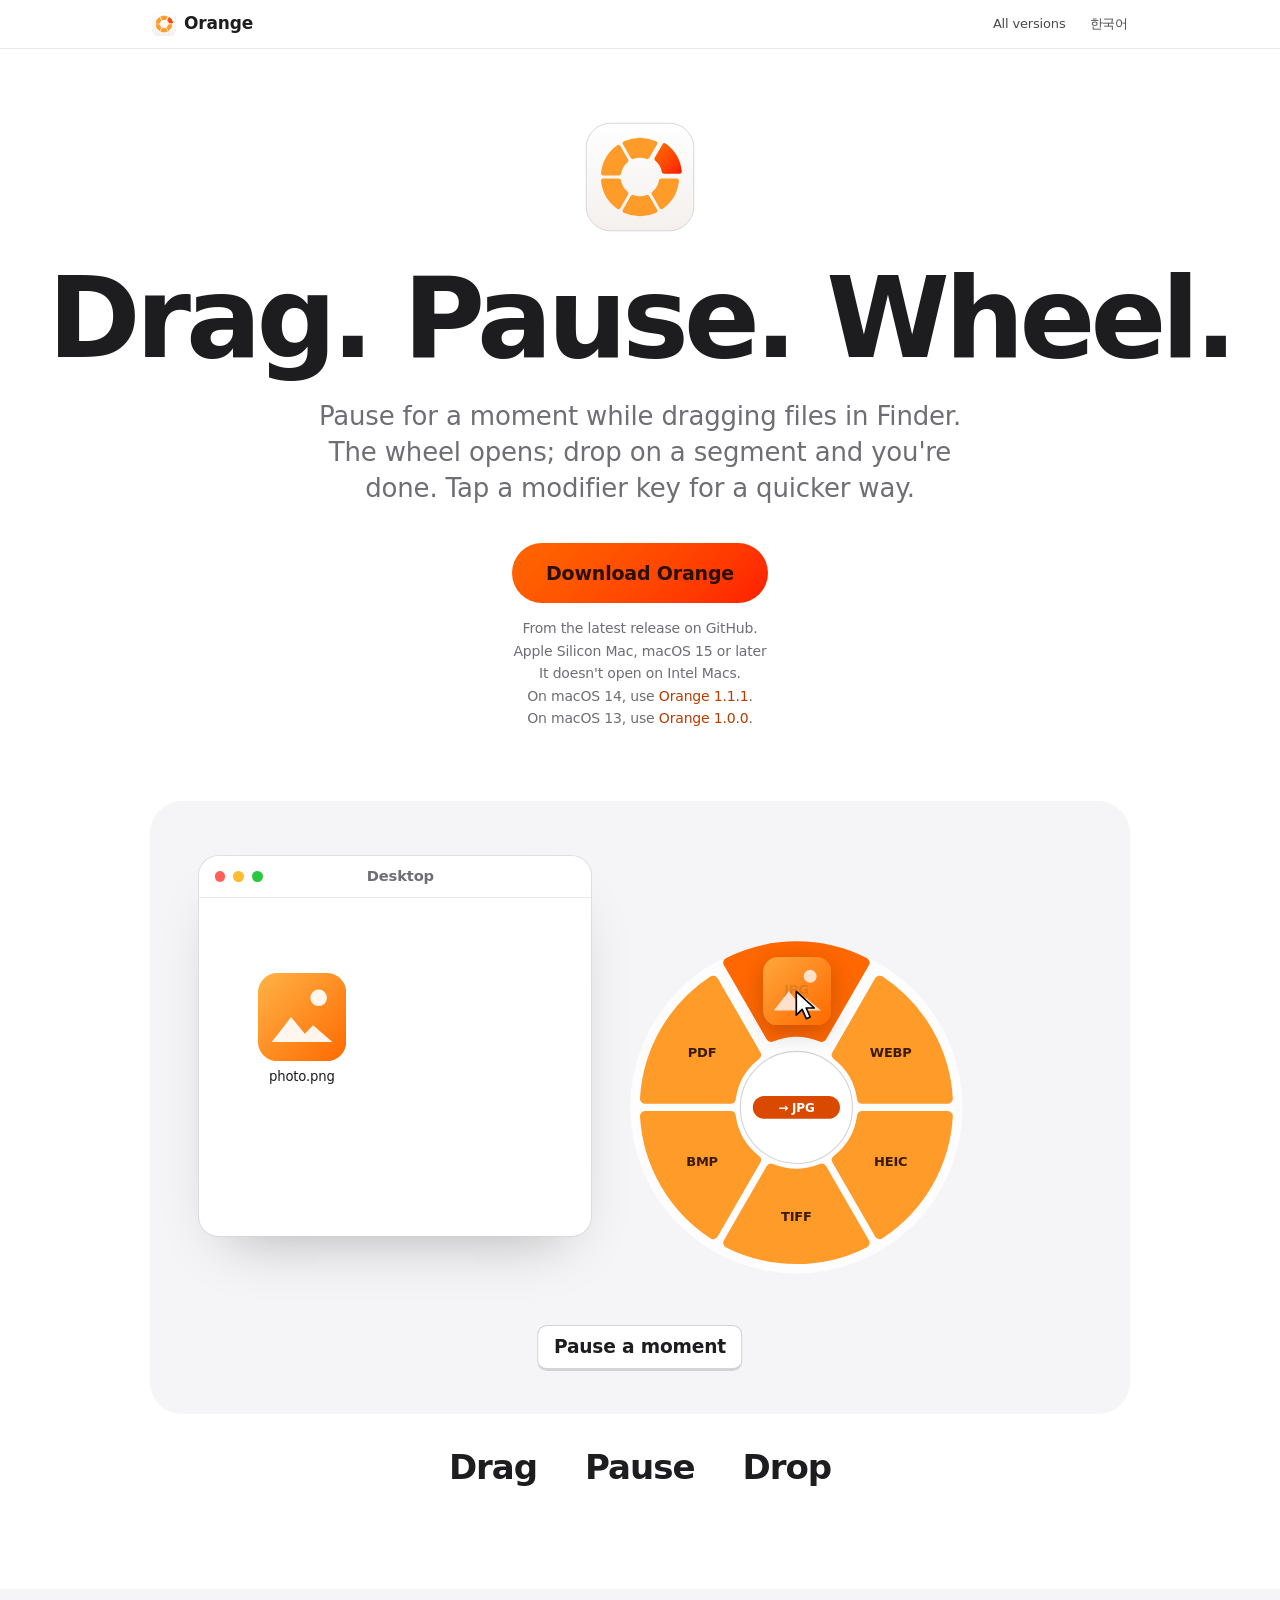
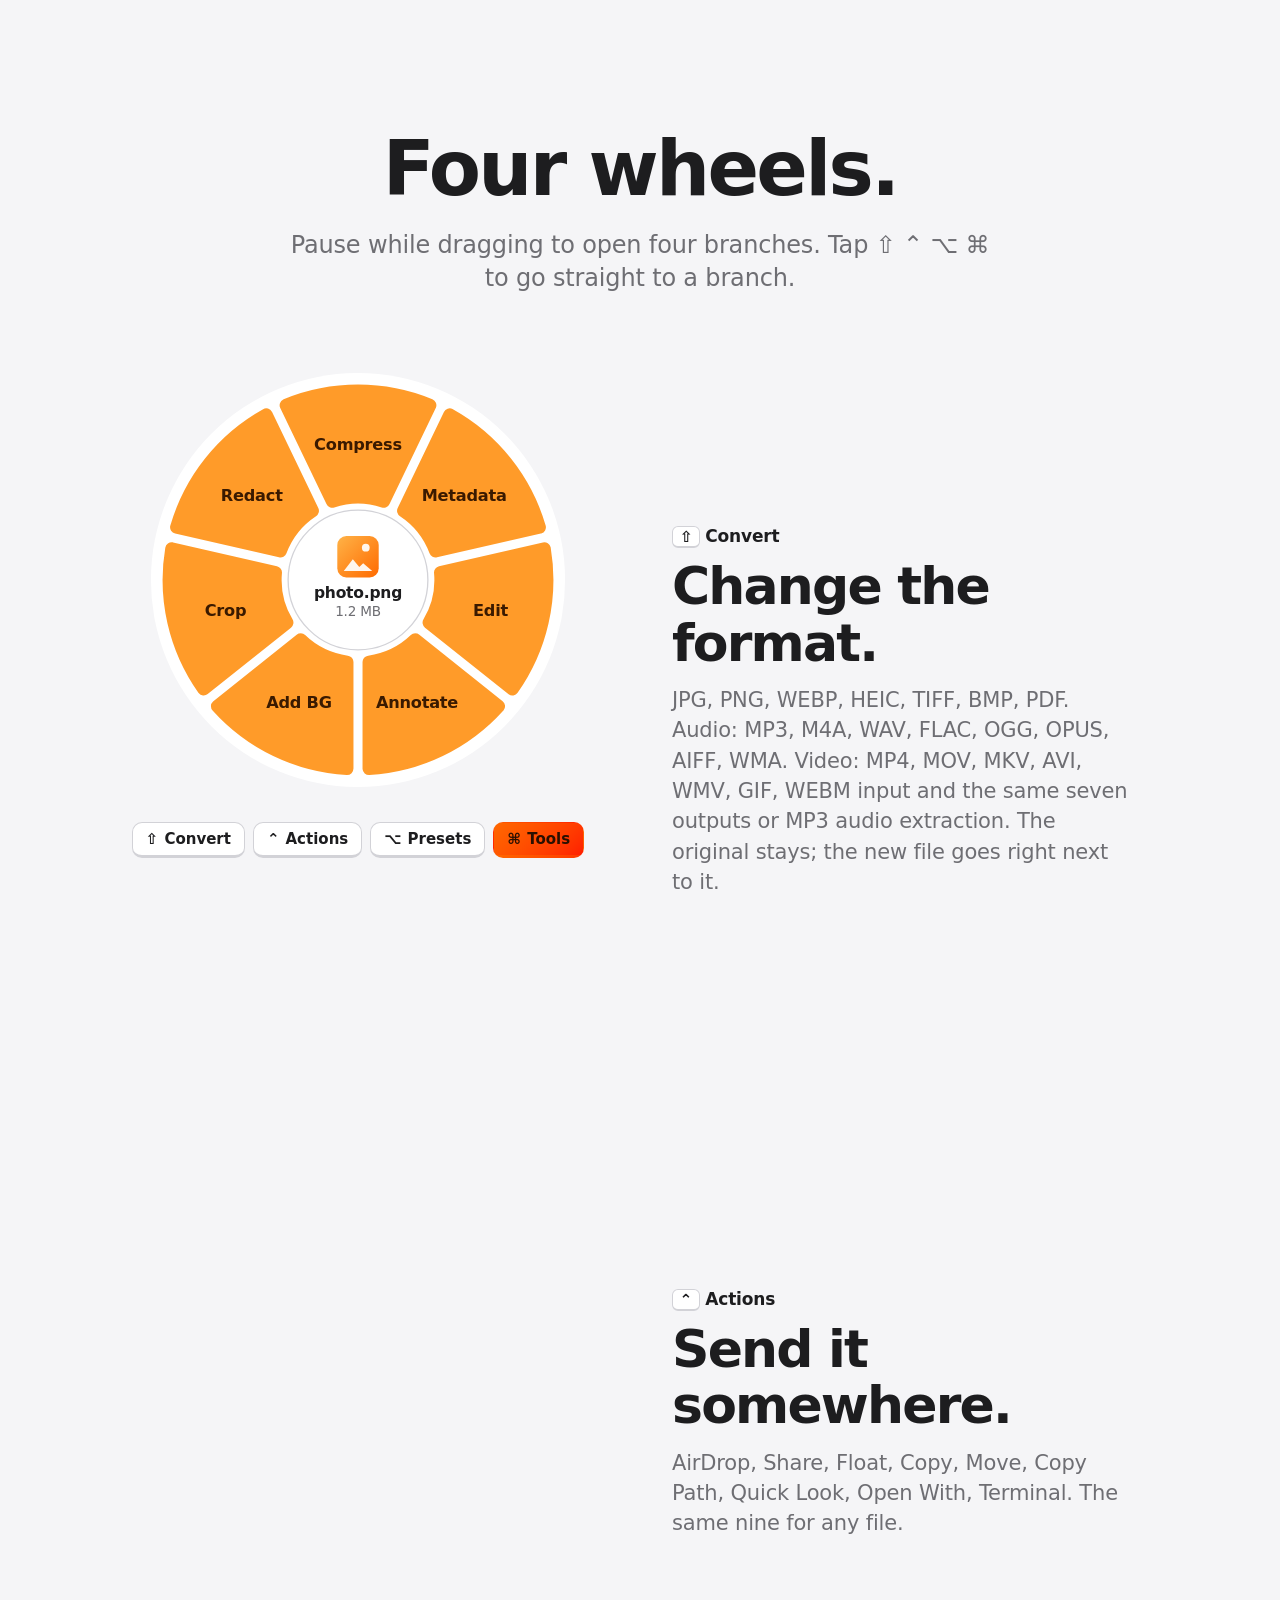
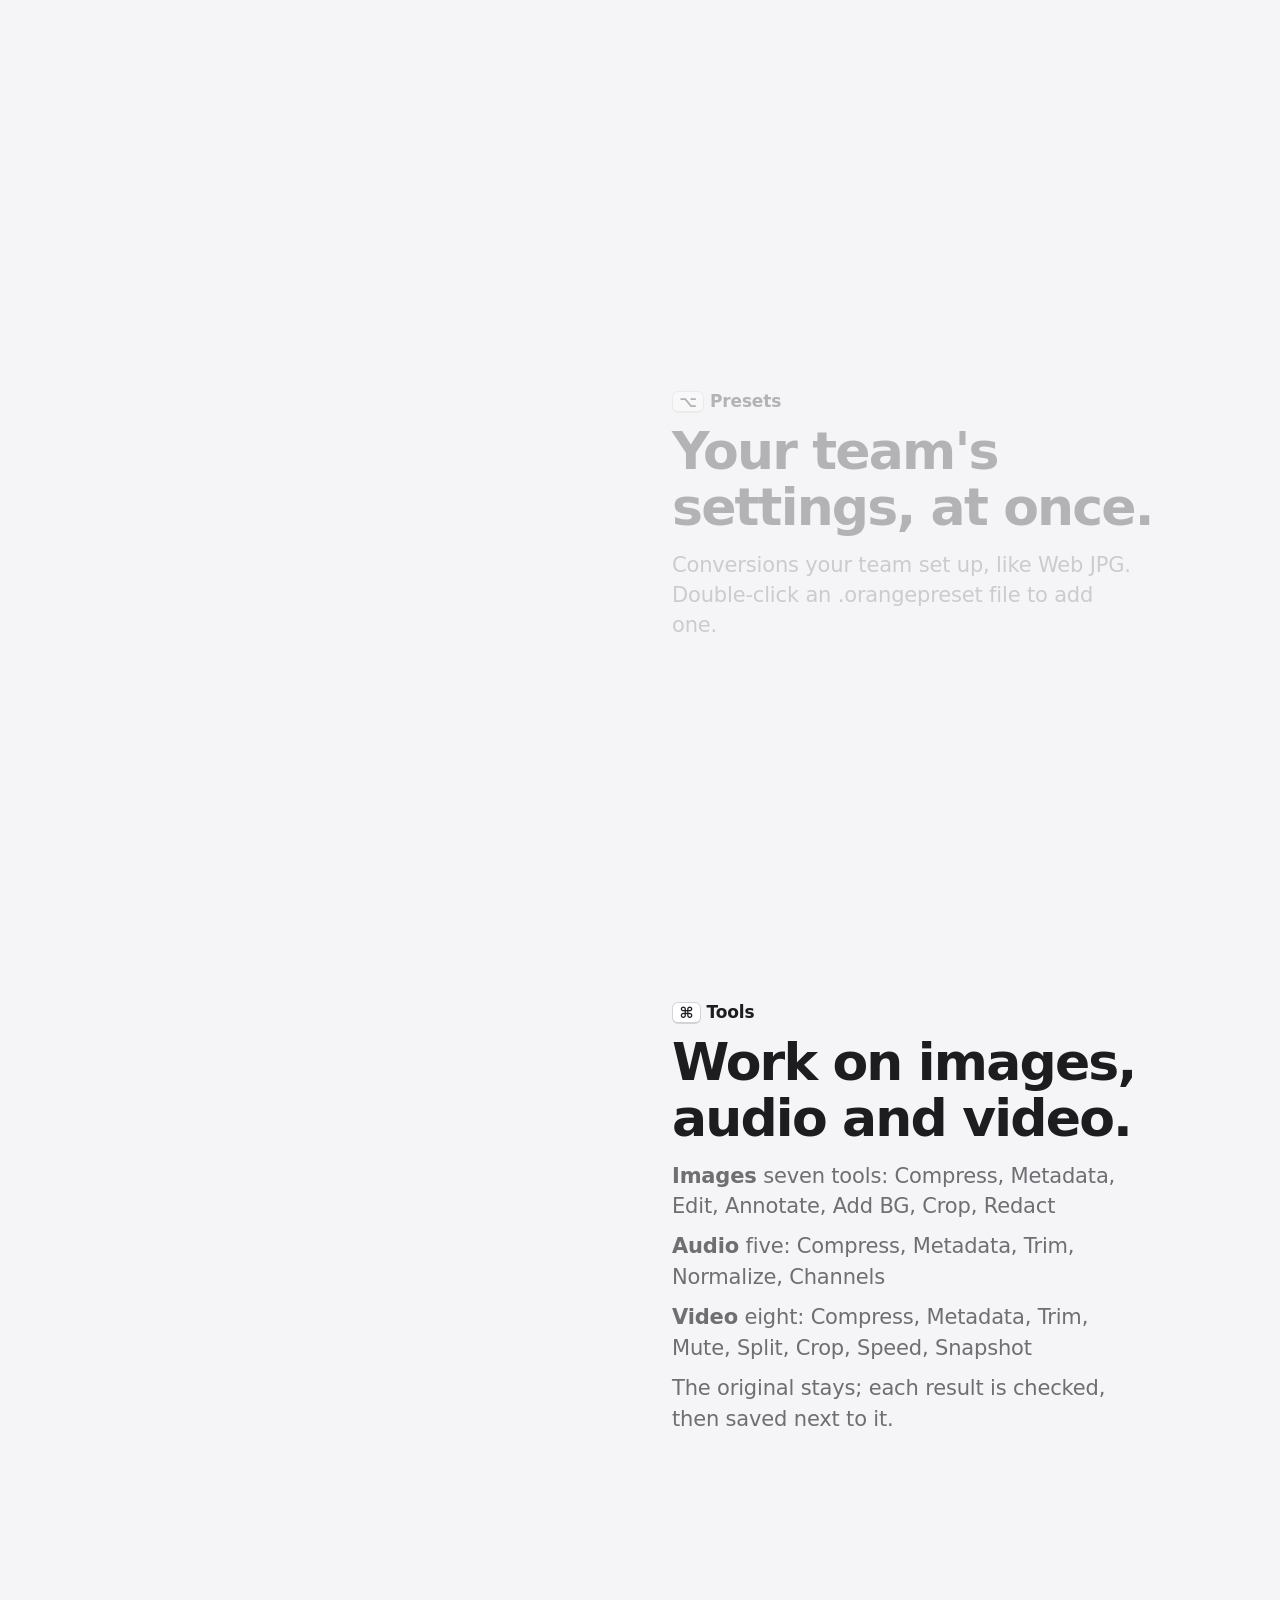
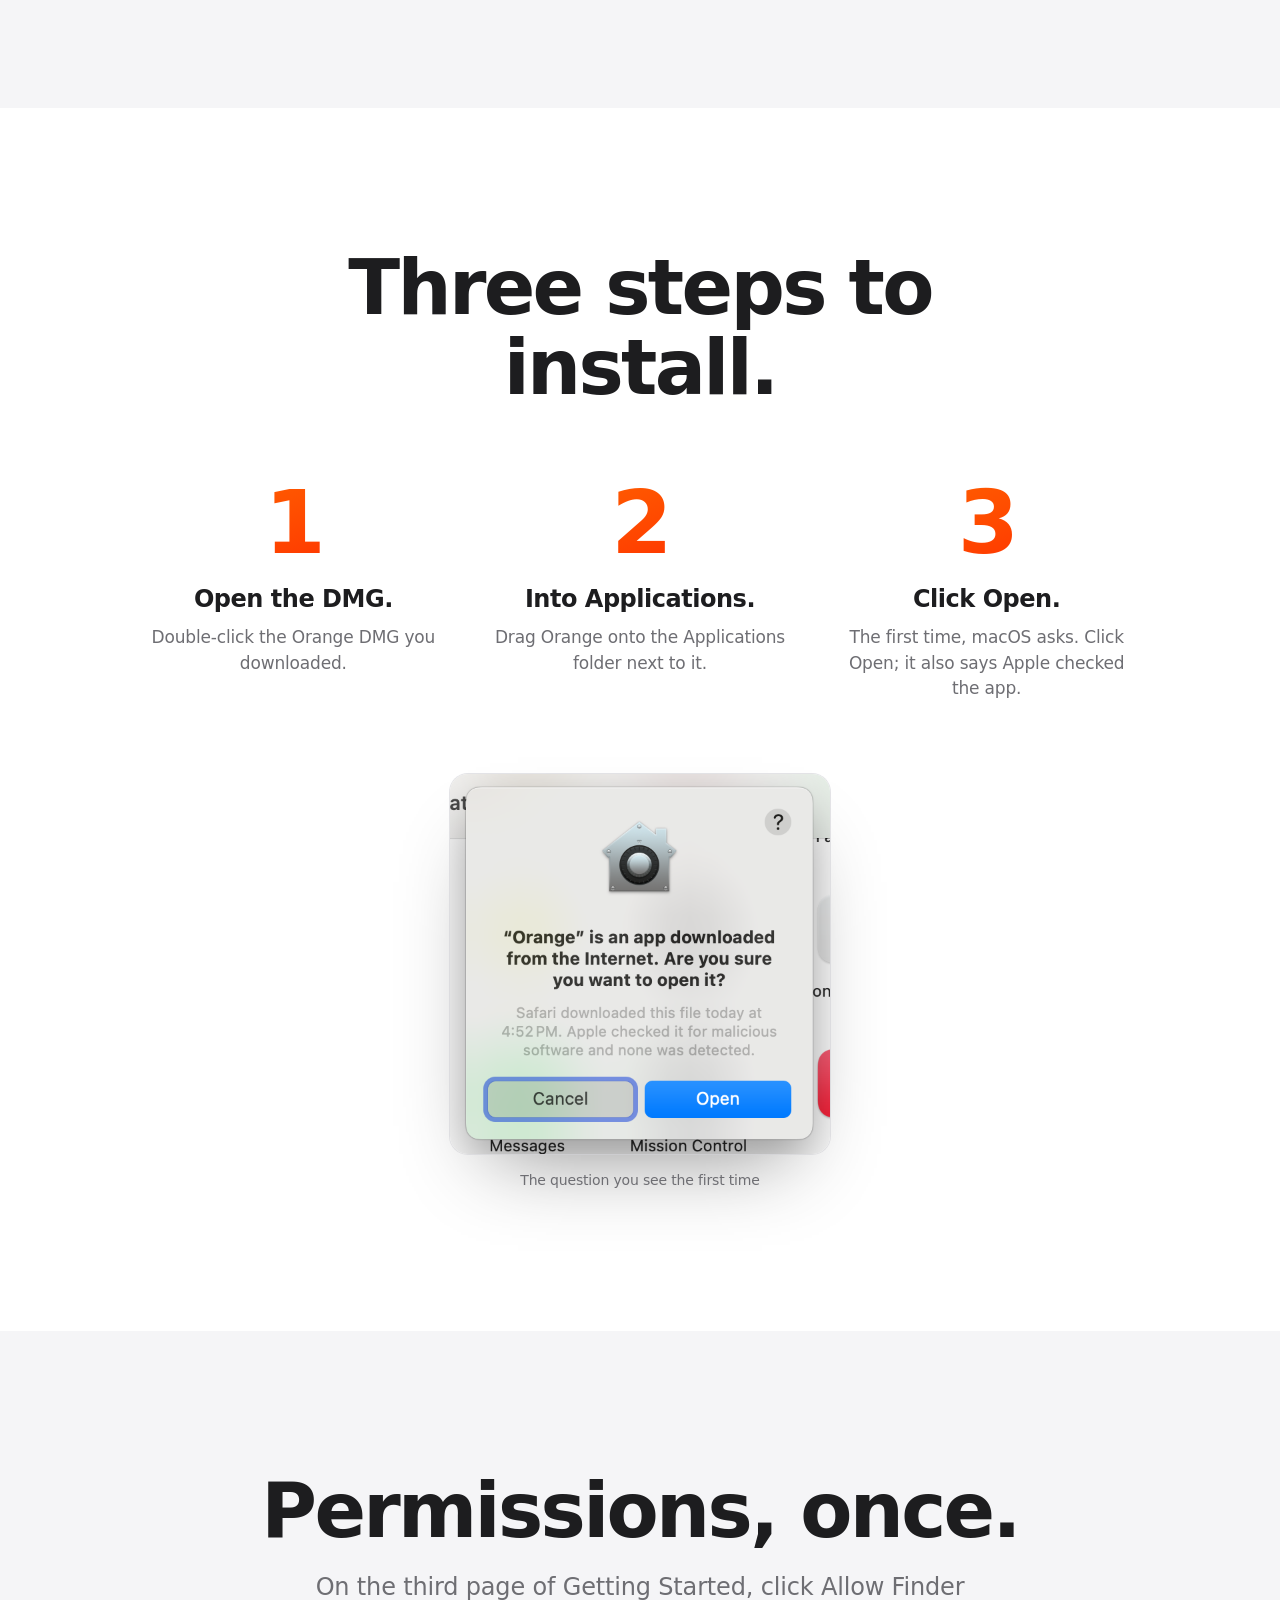
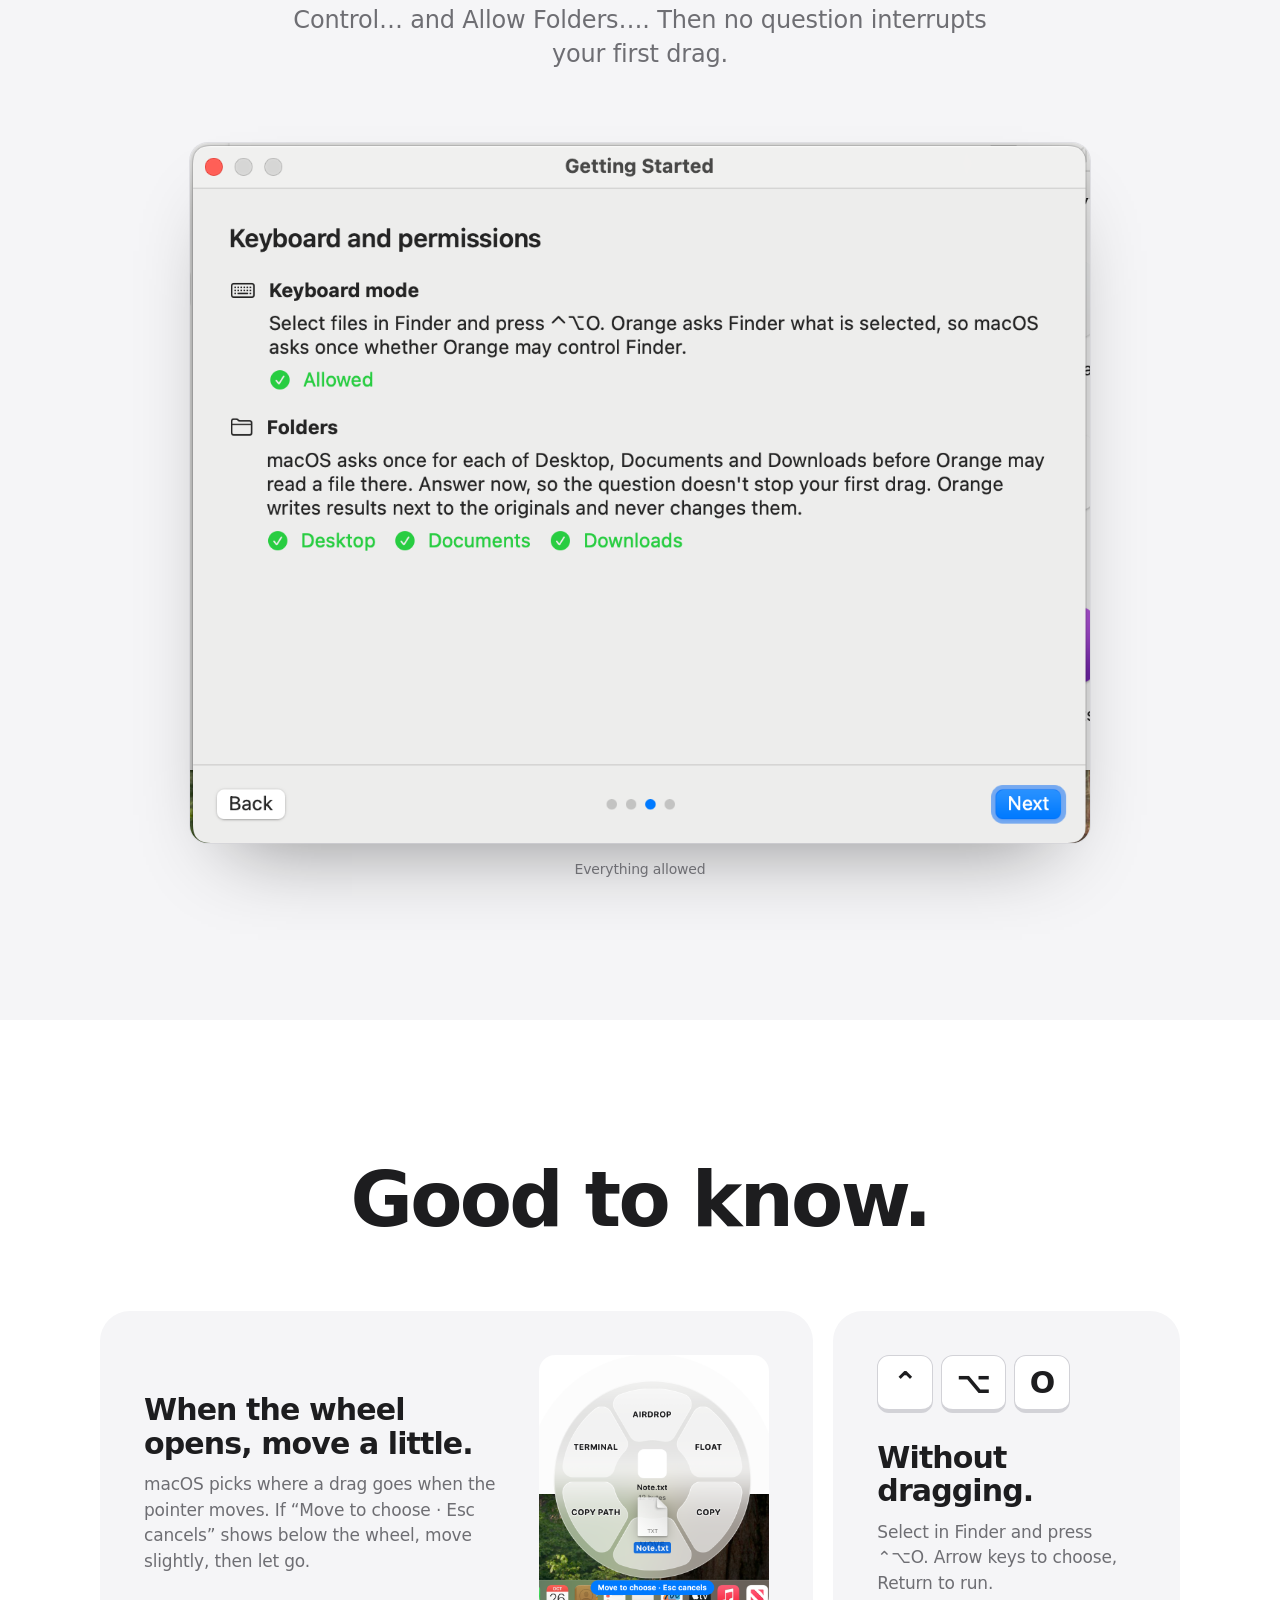
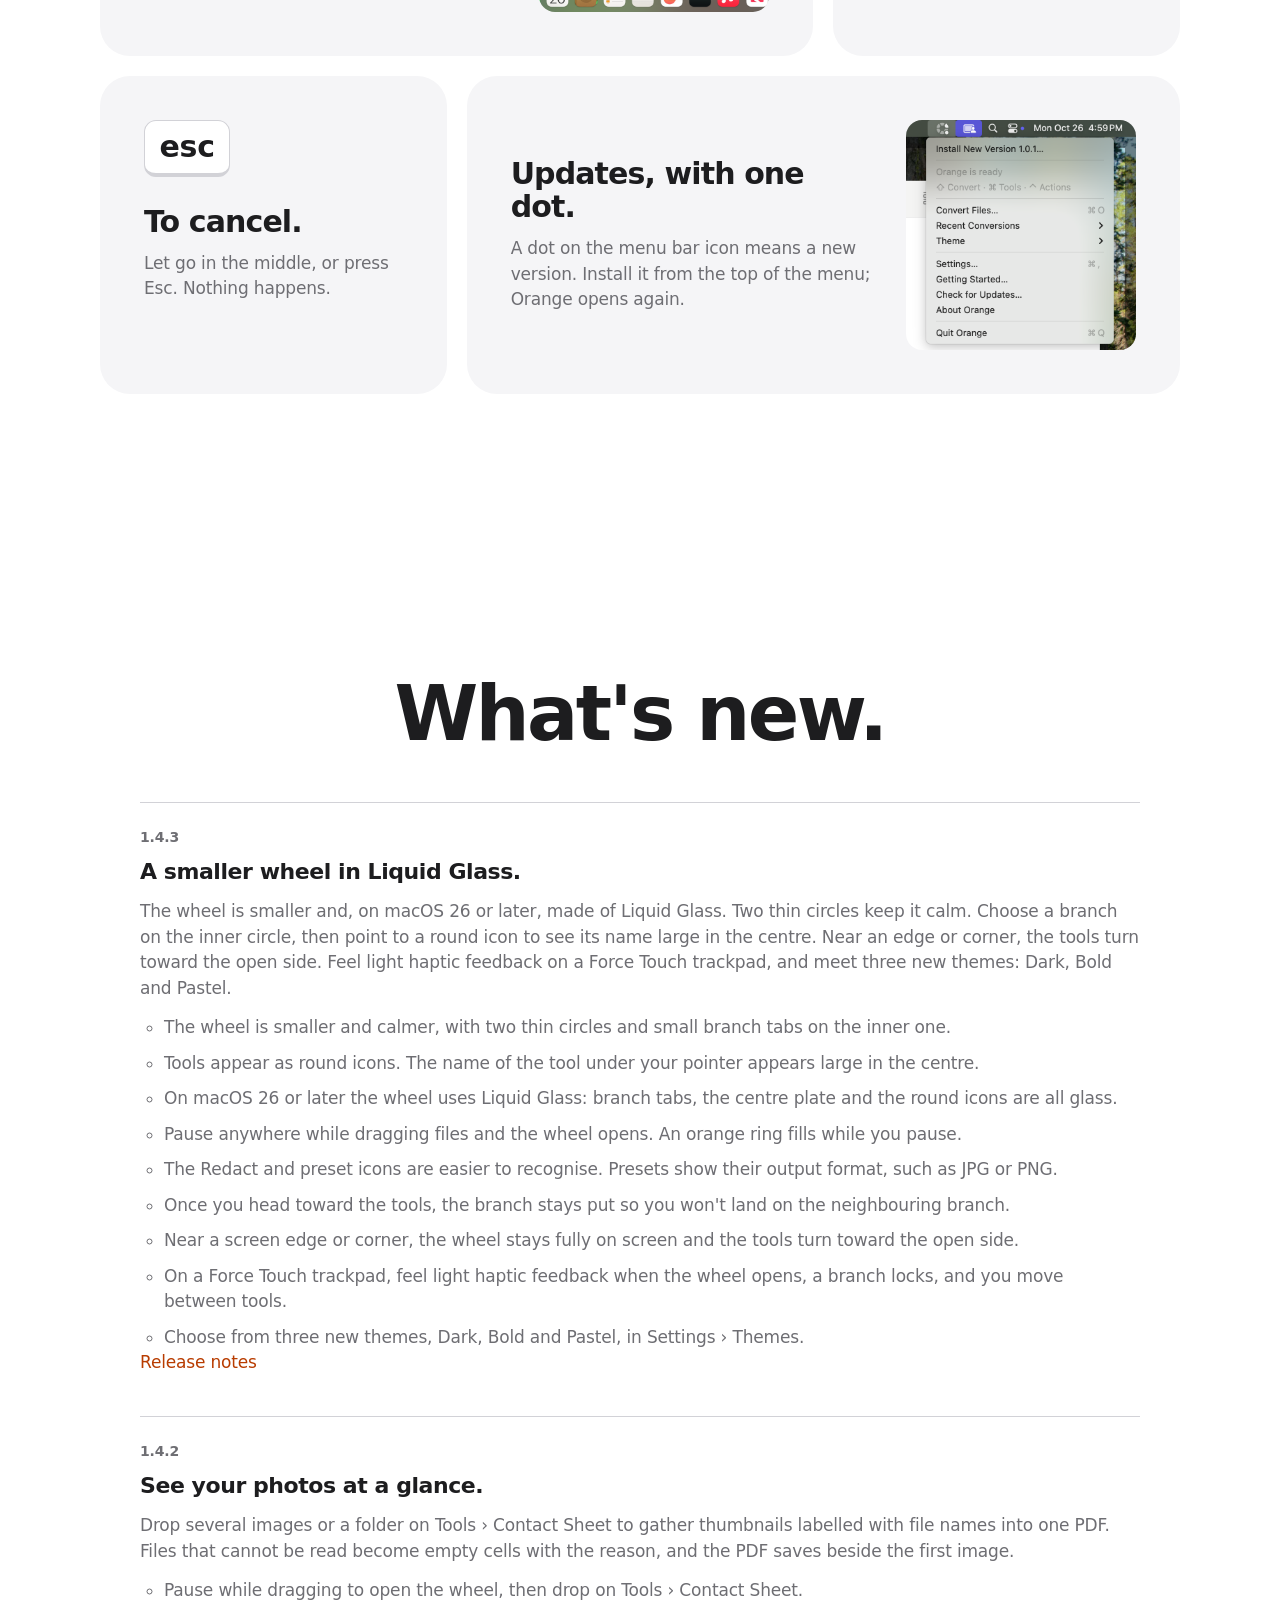
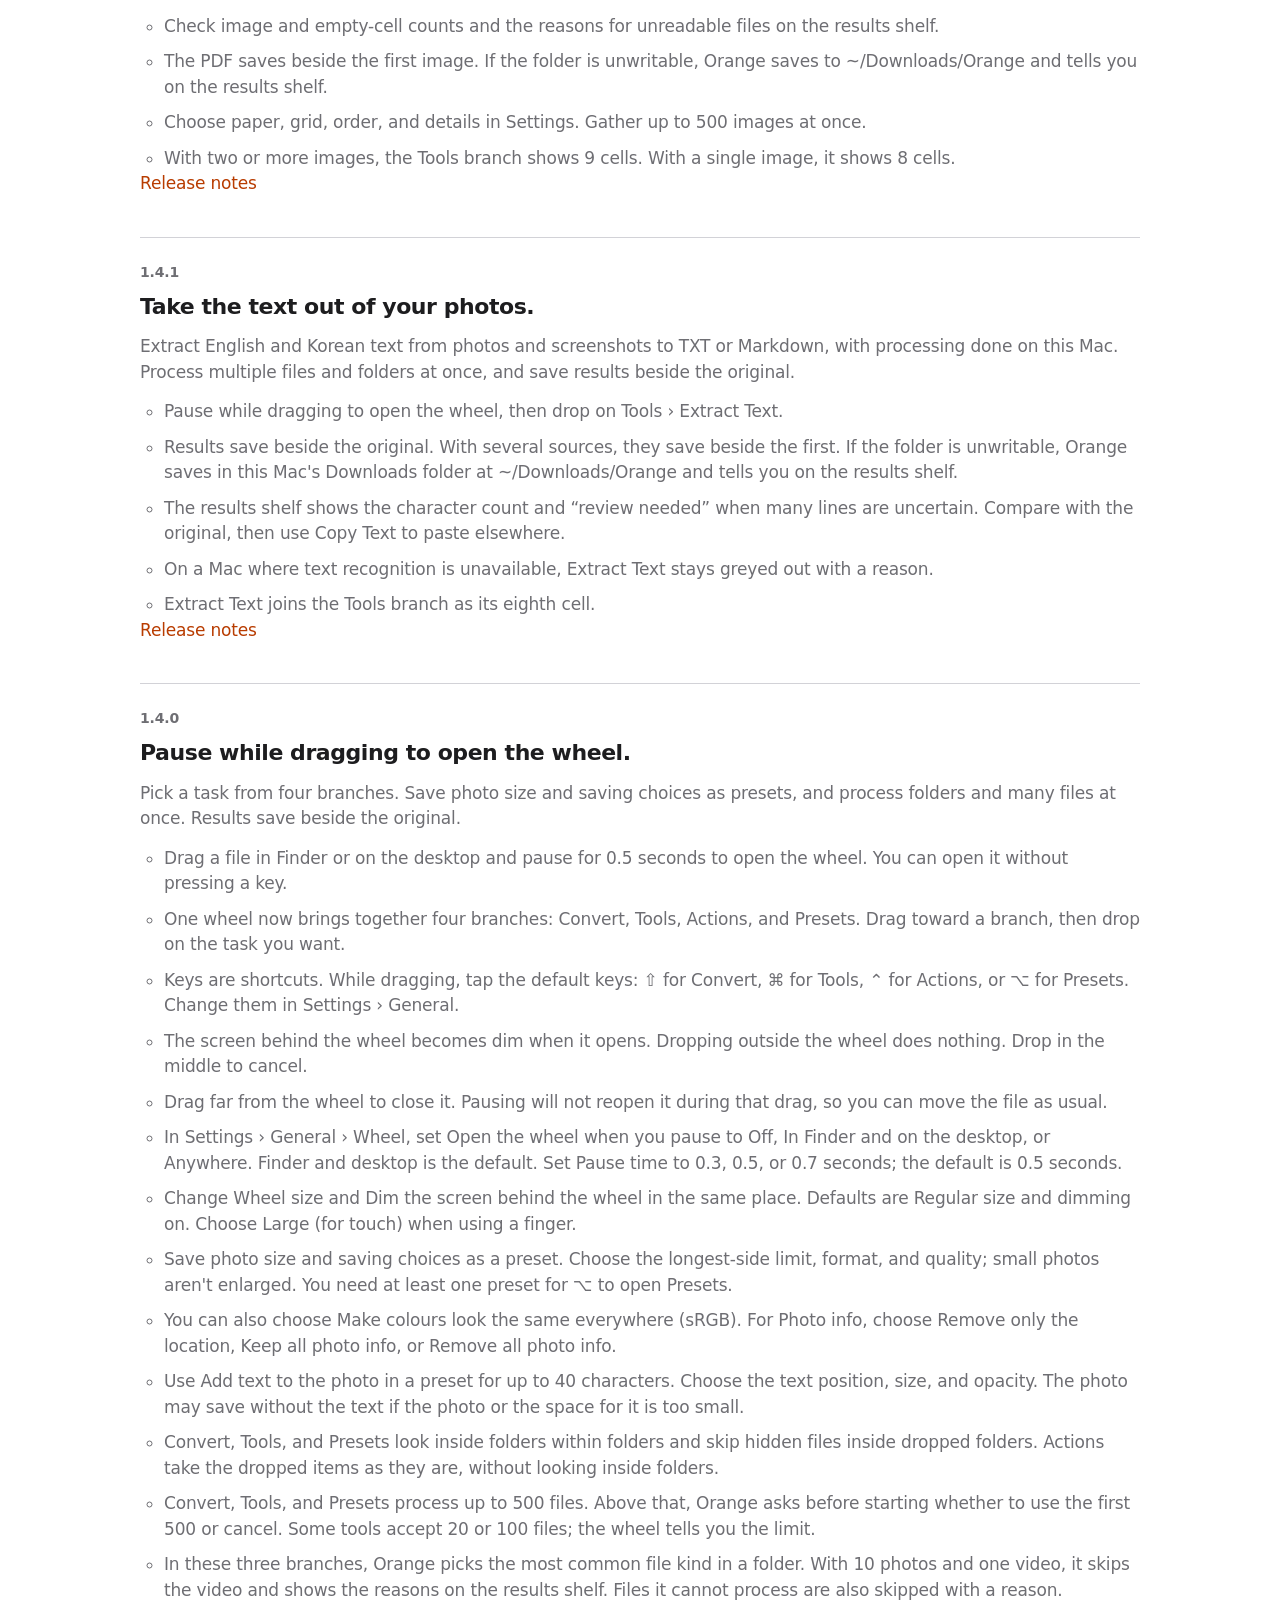
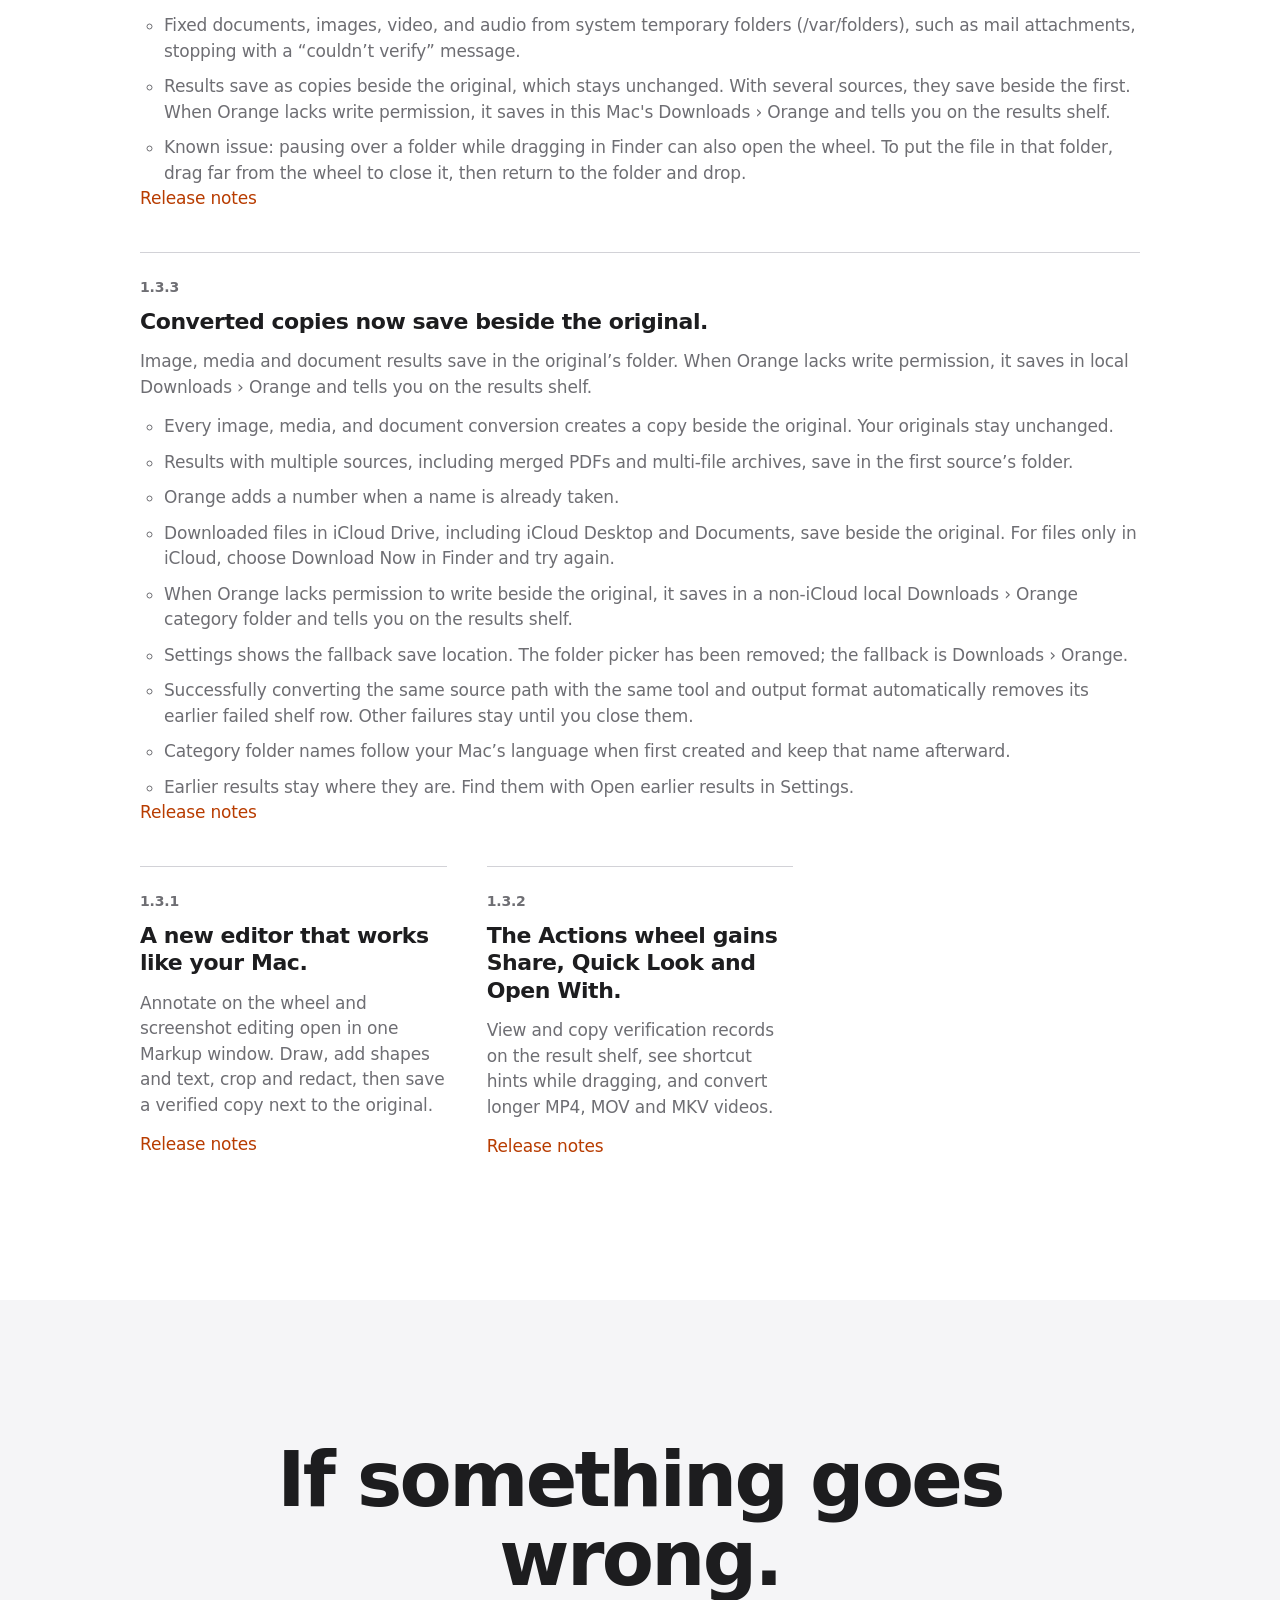
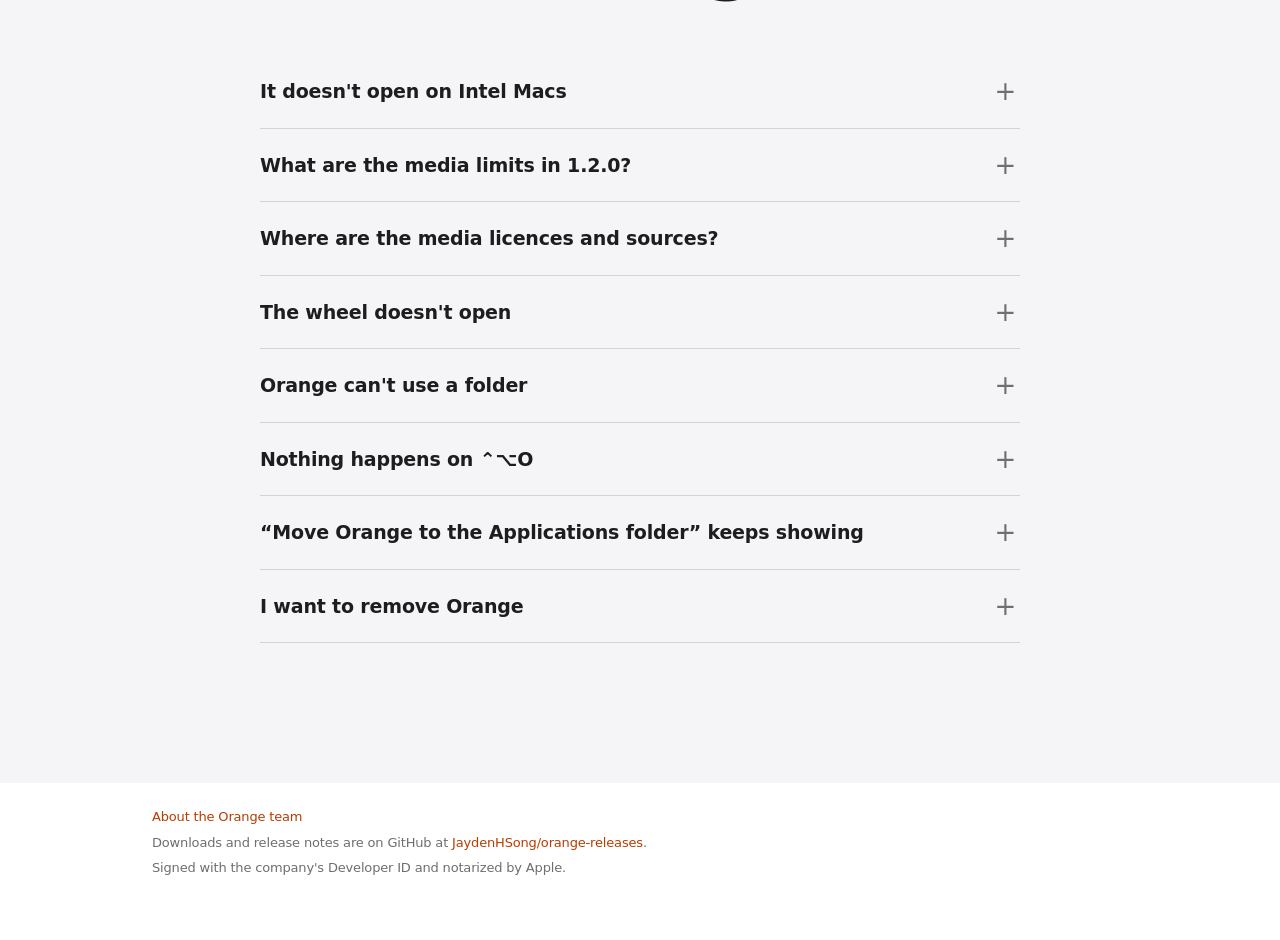
==== commit 95e13196: "site: Orange 1.4.3 — Liquid Glass wheel; pause anywhere" ====
--- a/docs/index.html
+++ b/docs/index.html
@@ -46,7 +46,7 @@
     <h1>Drag. Pause. Wheel.</h1>
     <p class="lede">Pause for a moment while dragging files in Finder. The wheel opens; drop on a segment and you're done. Tap a modifier key for a quicker way.</p>
     <div class="cta">
-      <a class="get" id="get" href="https://github.com/JaydenHSong/orange-releases/releases/tag/v1.4.2"><span id="get-label">Download Orange</span></a>
+      <a class="get" id="get" href="https://github.com/JaydenHSong/orange-releases/releases/tag/v1.4.3"><span id="get-label">Download Orange</span></a>
       <p class="get-meta"><span id="get-meta">From the latest release on GitHub.</span><br>Apple Silicon Mac, macOS 15 or later<br>It doesn't open on Intel Macs.<br>On macOS 14, use <a href="https://github.com/JaydenHSong/orange-releases/releases/tag/v1.1.1">Orange 1.1.1</a>.<br>On macOS 13, use <a href="https://github.com/JaydenHSong/orange-releases/releases/tag/v1.0.0">Orange 1.0.0</a>.</p>
     </div>
     <div class="stage" id="stage" role="img" aria-label="A file is dragged and paused, the wheel opens, and dropping on JPG puts a JPG file next to the original">
@@ -124,11 +124,11 @@
   <section class="news" aria-labelledby="news-heading">
     <div class="center reveal"><h2 id="news-heading">What's new.</h2></div>
     <ul class="release-list">
+<li class="release-featured"><p class="release-version">1.4.3</p><h3>A smaller wheel in Liquid Glass.</h3><p>The wheel is smaller and, on macOS 26 or later, made of Liquid Glass. Two thin circles keep it calm. Choose a branch on the inner circle, then point to a round icon to see its name large in the centre. Near an edge or corner, the tools turn toward the open side. Feel light haptic feedback on a Force Touch trackpad, and meet three new themes: Dark, Bold and Pastel.</p><ul class="release-items"><li>The wheel is smaller and calmer, with two thin circles and small branch tabs on the inner one.</li><li>Tools appear as round icons. The name of the tool under your pointer appears large in the centre.</li><li>On macOS 26 or later the wheel uses Liquid Glass: branch tabs, the centre plate and the round icons are all glass.</li><li>Pause anywhere while dragging files and the wheel opens. An orange ring fills while you pause.</li><li>The Redact and preset icons are easier to recognise. Presets show their output format, such as JPG or PNG.</li><li>Once you head toward the tools, the branch stays put so you won&#x27;t land on the neighbouring branch.</li><li>Near a screen edge or corner, the wheel stays fully on screen and the tools turn toward the open side.</li><li>On a Force Touch trackpad, feel light haptic feedback when the wheel opens, a branch locks, and you move between tools.</li><li>Choose from three new themes, Dark, Bold and Pastel, in Settings › Themes.</li></ul><a href="https://github.com/JaydenHSong/orange-releases/releases/tag/v1.4.3">Release notes</a></li>
 <li class="release-featured"><p class="release-version">1.4.2</p><h3>See your photos at a glance.</h3><p>Drop several images or a folder on Tools › Contact Sheet to gather thumbnails labelled with file names into one PDF. Files that cannot be read become empty cells with the reason, and the PDF saves beside the first image.</p><ul class="release-items"><li>Pause while dragging to open the wheel, then drop on Tools › Contact Sheet.</li><li>Check image and empty-cell counts and the reasons for unreadable files on the results shelf.</li><li>The PDF saves beside the first image. If the folder is unwritable, Orange saves to ~/Downloads/Orange and tells you on the results shelf.</li><li>Choose paper, grid, order, and details in Settings. Gather up to 500 images at once.</li><li>With two or more images, the Tools branch shows 9 cells. With a single image, it shows 8 cells.</li></ul><a href="https://github.com/JaydenHSong/orange-releases/releases/tag/v1.4.2">Release notes</a></li>
 <li class="release-featured"><p class="release-version">1.4.1</p><h3>Take the text out of your photos.</h3><p>Extract English and Korean text from photos and screenshots to TXT or Markdown, with processing done on this Mac. Process multiple files and folders at once, and save results beside the original.</p><ul class="release-items"><li>Pause while dragging to open the wheel, then drop on Tools › Extract Text.</li><li>Results save beside the original. With several sources, they save beside the first. If the folder is unwritable, Orange saves in this Mac&#x27;s Downloads folder at ~/Downloads/Orange and tells you on the results shelf.</li><li>The results shelf shows the character count and “review needed” when many lines are uncertain. Compare with the original, then use Copy Text to paste elsewhere.</li><li>On a Mac where text recognition is unavailable, Extract Text stays greyed out with a reason.</li><li>Extract Text joins the Tools branch as its eighth cell.</li></ul><a href="https://github.com/JaydenHSong/orange-releases/releases/tag/v1.4.1">Release notes</a></li>
 <li class="release-featured"><p class="release-version">1.4.0</p><h3>Pause while dragging to open the wheel.</h3><p>Pick a task from four branches. Save photo size and saving choices as presets, and process folders and many files at once. Results save beside the original.</p><ul class="release-items"><li>Drag a file in Finder or on the desktop and pause for 0.5 seconds to open the wheel. You can open it without pressing a key.</li><li>One wheel now brings together four branches: Convert, Tools, Actions, and Presets. Drag toward a branch, then drop on the task you want.</li><li>Keys are shortcuts. While dragging, tap the default keys: ⇧ for Convert, ⌘ for Tools, ⌃ for Actions, or ⌥ for Presets. Change them in Settings › General.</li><li>The screen behind the wheel becomes dim when it opens. Dropping outside the wheel does nothing. Drop in the middle to cancel.</li><li>Drag far from the wheel to close it. Pausing will not reopen it during that drag, so you can move the file as usual.</li><li>In Settings › General › Wheel, set Open the wheel when you pause to Off, In Finder and on the desktop, or Anywhere. Finder and desktop is the default. Set Pause time to 0.3, 0.5, or 0.7 seconds; the default is 0.5 seconds.</li><li>Change Wheel size and Dim the screen behind the wheel in the same place. Defaults are Regular size and dimming on. Choose Large (for touch) when using a finger.</li><li>Save photo size and saving choices as a preset. Choose the longest-side limit, format, and quality; small photos aren&#x27;t enlarged. You need at least one preset for ⌥ to open Presets.</li><li>You can also choose Make colours look the same everywhere (sRGB). For Photo info, choose Remove only the location, Keep all photo info, or Remove all photo info.</li><li>Use Add text to the photo in a preset for up to 40 characters. Choose the text position, size, and opacity. The photo may save without the text if the photo or the space for it is too small.</li><li>Convert, Tools, and Presets look inside folders within folders and skip hidden files inside dropped folders. Actions take the dropped items as they are, without looking inside folders.</li><li>Convert, Tools, and Presets process up to 500 files. Above that, Orange asks before starting whether to use the first 500 or cancel. Some tools accept 20 or 100 files; the wheel tells you the limit.</li><li>In these three branches, Orange picks the most common file kind in a folder. With 10 photos and one video, it skips the video and shows the reasons on the results shelf. Files it cannot process are also skipped with a reason.</li><li>Fixed documents, images, video, and audio from system temporary folders (/var/folders), such as mail attachments, stopping with a “couldn’t verify” message.</li><li>Results save as copies beside the original, which stays unchanged. With several sources, they save beside the first. When Orange lacks write permission, it saves in this Mac&#x27;s Downloads › Orange and tells you on the results shelf.</li><li>Known issue: pausing over a folder while dragging in Finder can also open the wheel. To put the file in that folder, drag far from the wheel to close it, then return to the folder and drop.</li></ul><a href="https://github.com/JaydenHSong/orange-releases/releases/tag/v1.4.0">Release notes</a></li>
 <li class="release-featured"><p class="release-version">1.3.3</p><h3>Converted copies now save beside the original.</h3><p>Image, media and document results save in the original’s folder. When Orange lacks write permission, it saves in local Downloads › Orange and tells you on the results shelf.</p><ul class="release-items"><li>Every image, media, and document conversion creates a copy beside the original. Your originals stay unchanged.</li><li>Results with multiple sources, including merged PDFs and multi-file archives, save in the first source’s folder.</li><li>Orange adds a number when a name is already taken.</li><li>Downloaded files in iCloud Drive, including iCloud Desktop and Documents, save beside the original. For files only in iCloud, choose Download Now in Finder and try again.</li><li>When Orange lacks permission to write beside the original, it saves in a non-iCloud local Downloads › Orange category folder and tells you on the results shelf.</li><li>Settings shows the fallback save location. The folder picker has been removed; the fallback is Downloads › Orange.</li><li>Successfully converting the same source path with the same tool and output format automatically removes its earlier failed shelf row. Other failures stay until you close them.</li><li>Category folder names follow your Mac’s language when first created and keep that name afterward.</li><li>Earlier results stay where they are. Find them with Open earlier results in Settings.</li></ul><a href="https://github.com/JaydenHSong/orange-releases/releases/tag/v1.3.3">Release notes</a></li>
-<li><p class="release-version">1.3.0</p><h3>Documents, archives and subtitles on the wheel.</h3><p>Merge, split and compress PDFs, turn documents and tables into PDFs, repack archives or extract them to their own folder, and convert subtitles. Everything runs on this Mac and the original stays untouched.</p><a href="https://github.com/JaydenHSong/orange-releases/releases/tag/v1.3.0">Release notes</a></li>
 <li><p class="release-version">1.3.1</p><h3>A new editor that works like your Mac.</h3><p>Annotate on the wheel and screenshot editing open in one Markup window. Draw, add shapes and text, crop and redact, then save a verified copy next to the original.</p><a href="https://github.com/JaydenHSong/orange-releases/releases/tag/v1.3.1">Release notes</a></li>
 <li><p class="release-version">1.3.2</p><h3>The Actions wheel gains Share, Quick Look and Open With.</h3><p>View and copy verification records on the result shelf, see shortcut hints while dragging, and convert longer MP4, MOV and MKV videos.</p><a href="https://github.com/JaydenHSong/orange-releases/releases/tag/v1.3.2">Release notes</a></li>
     </ul>
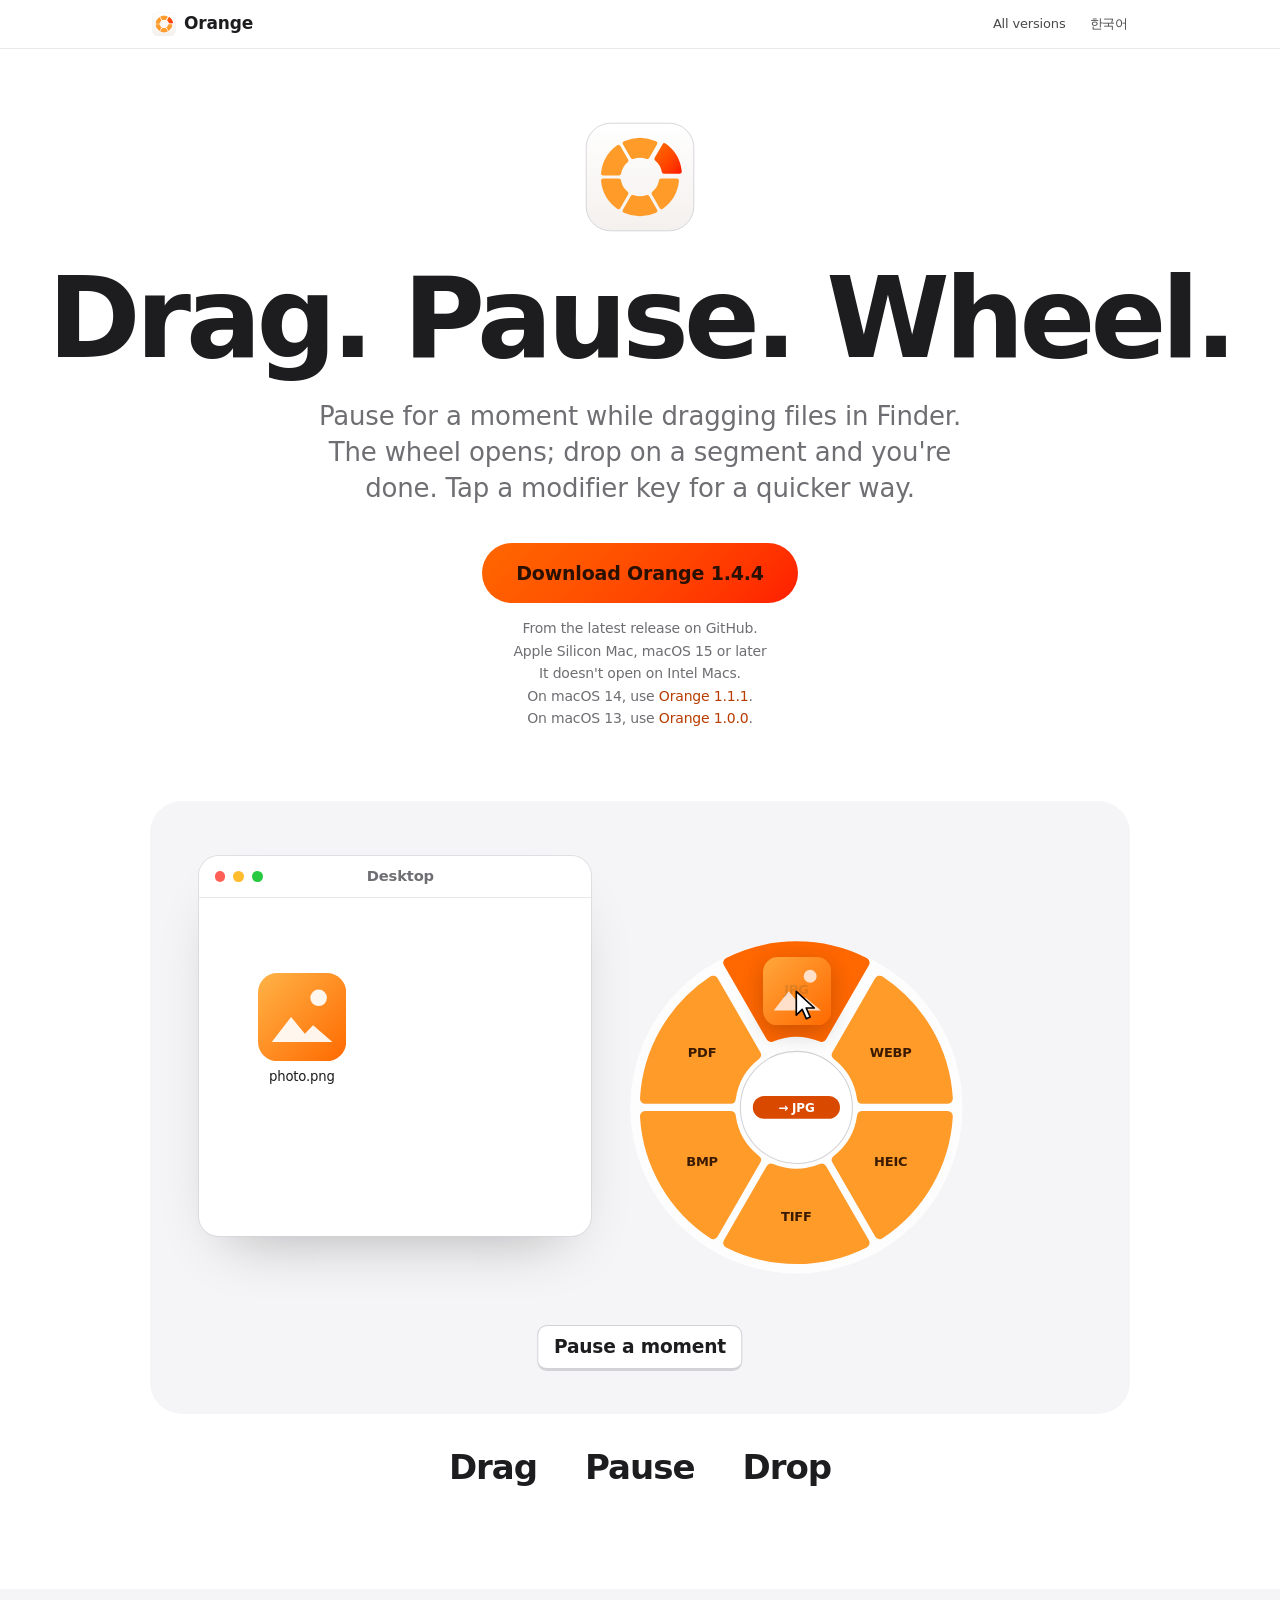
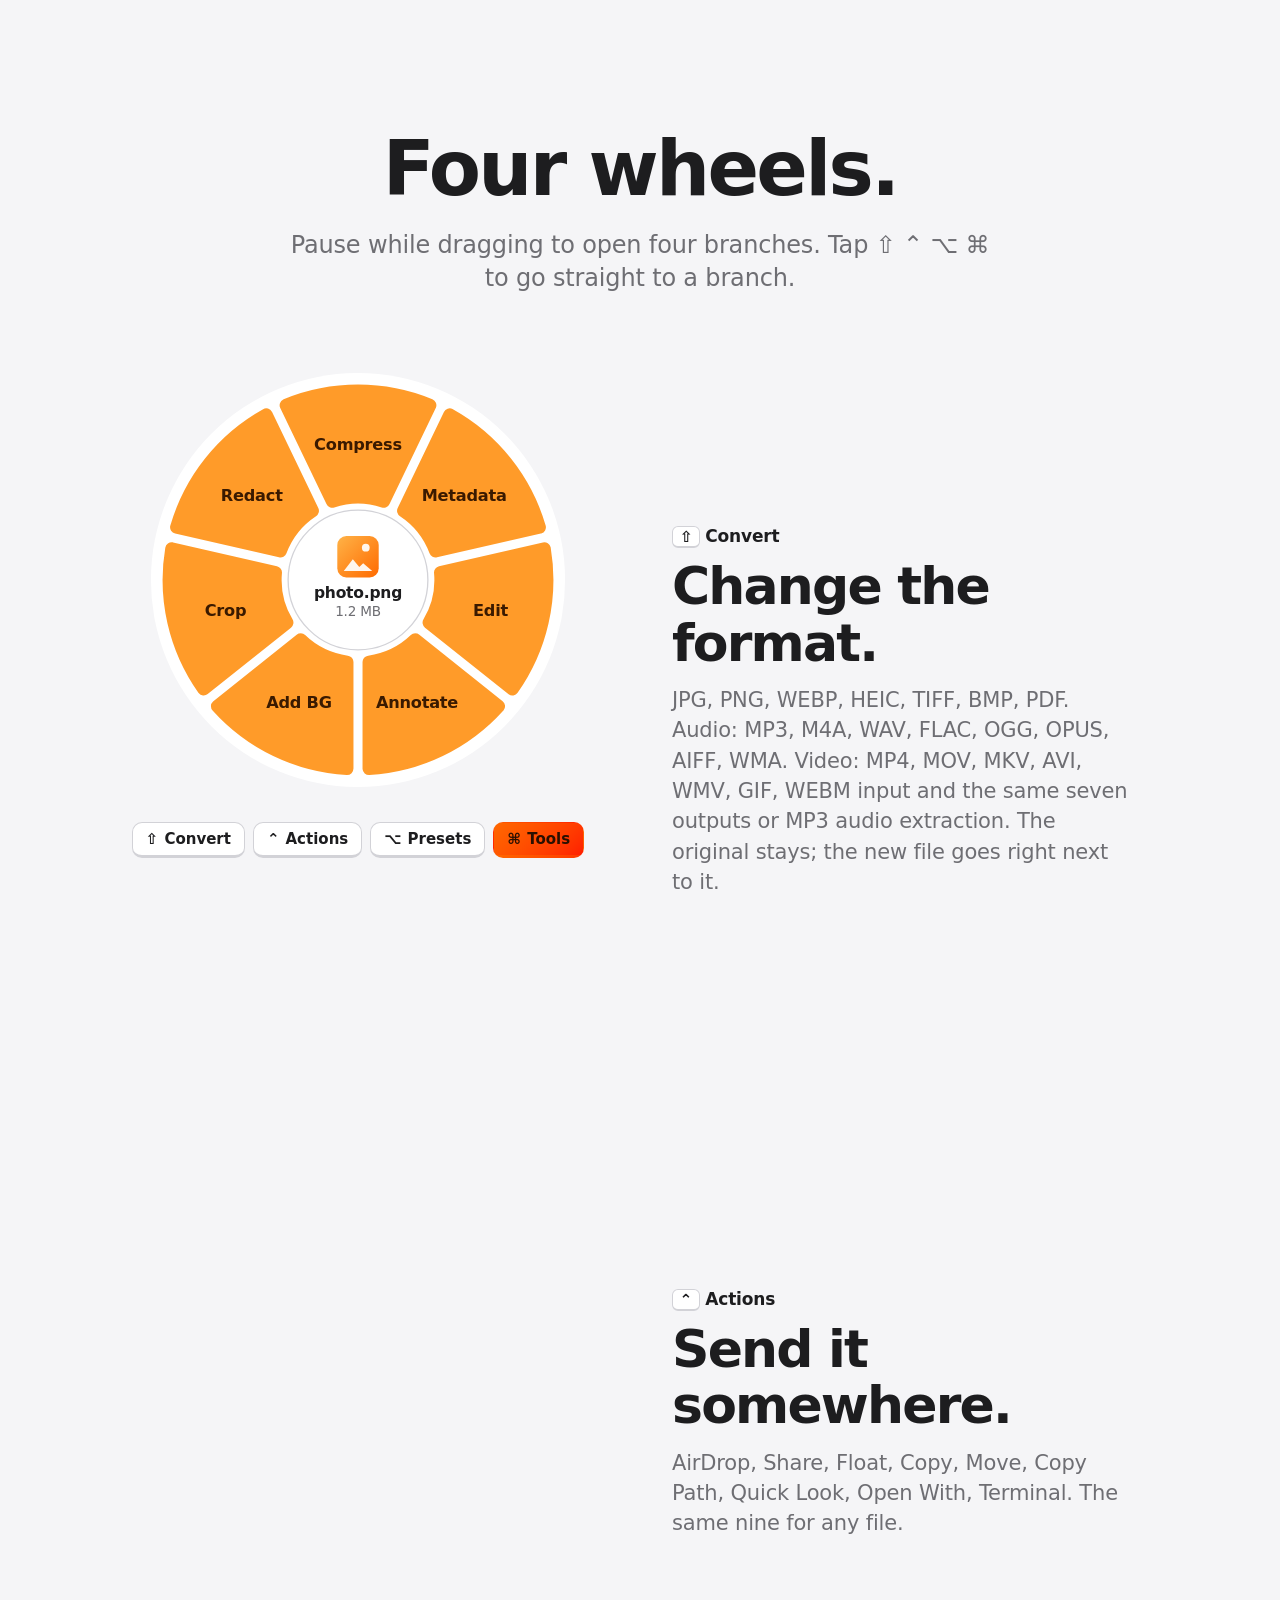
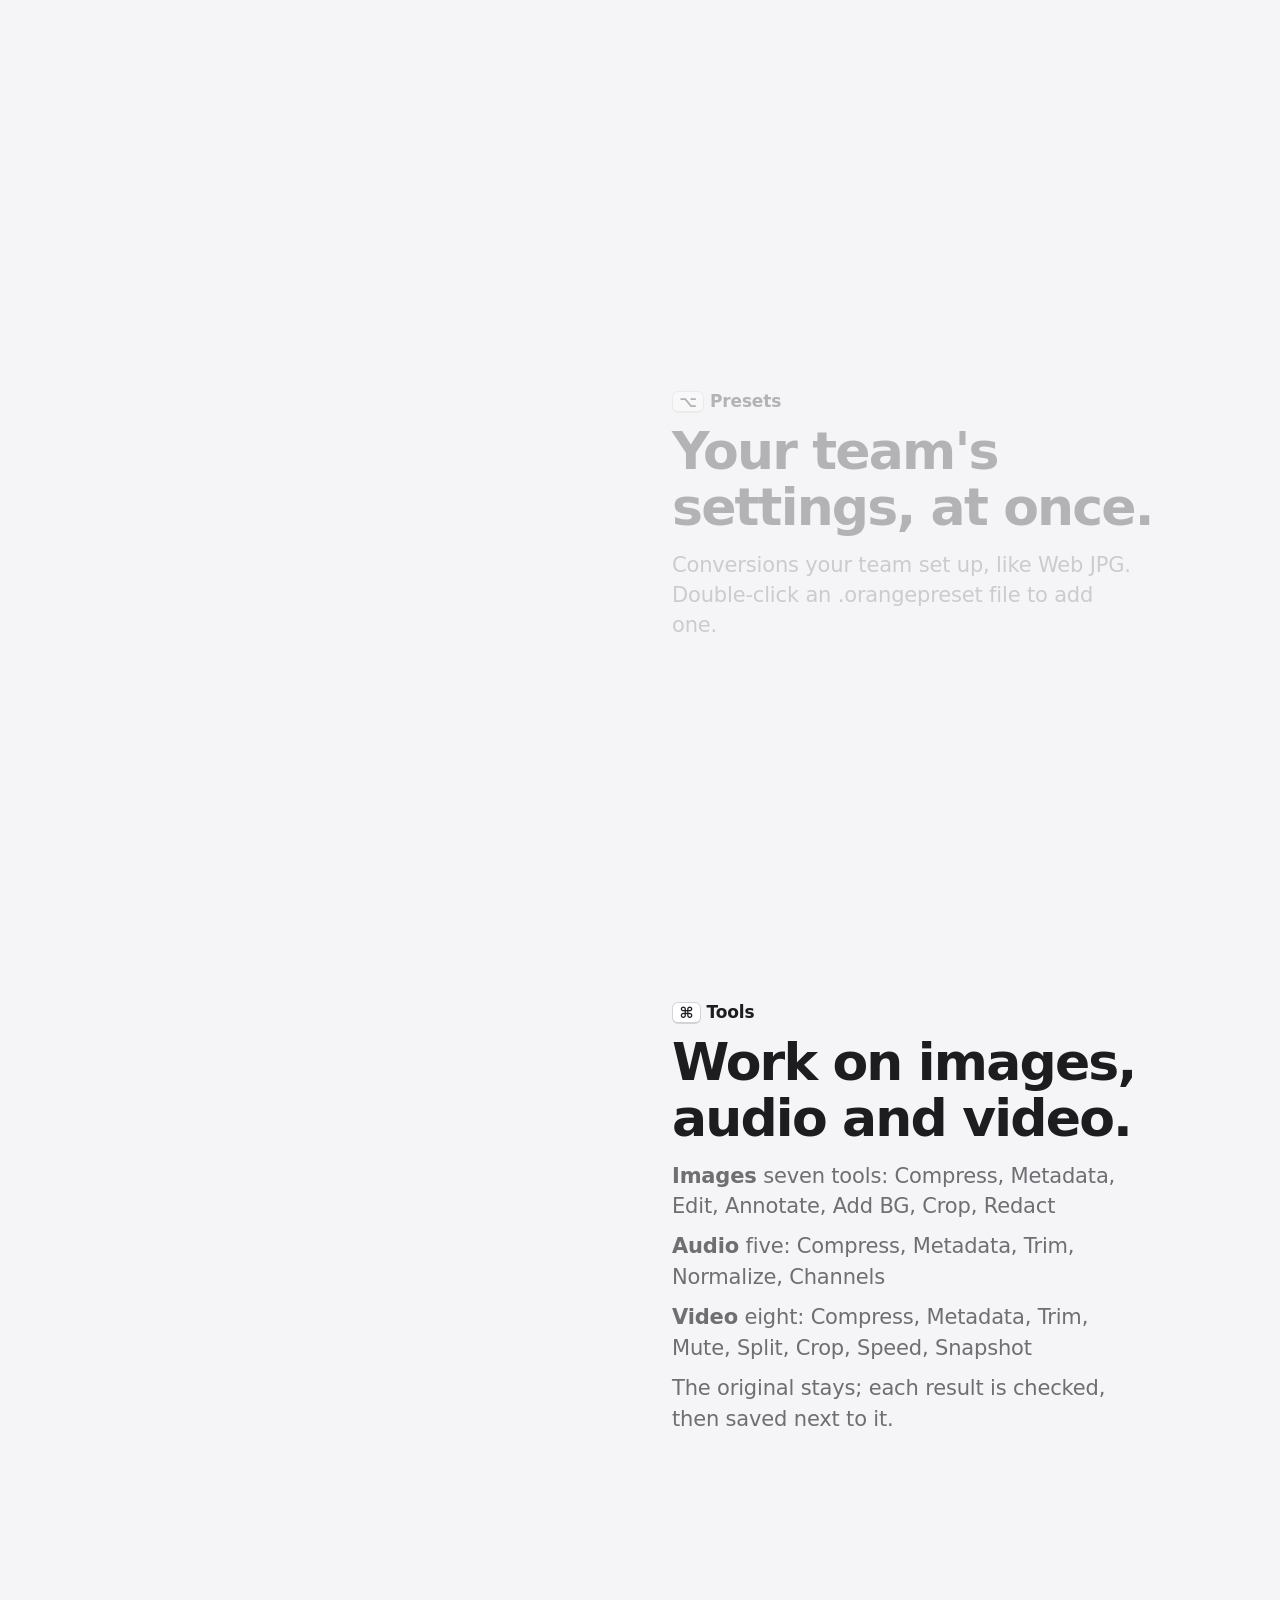
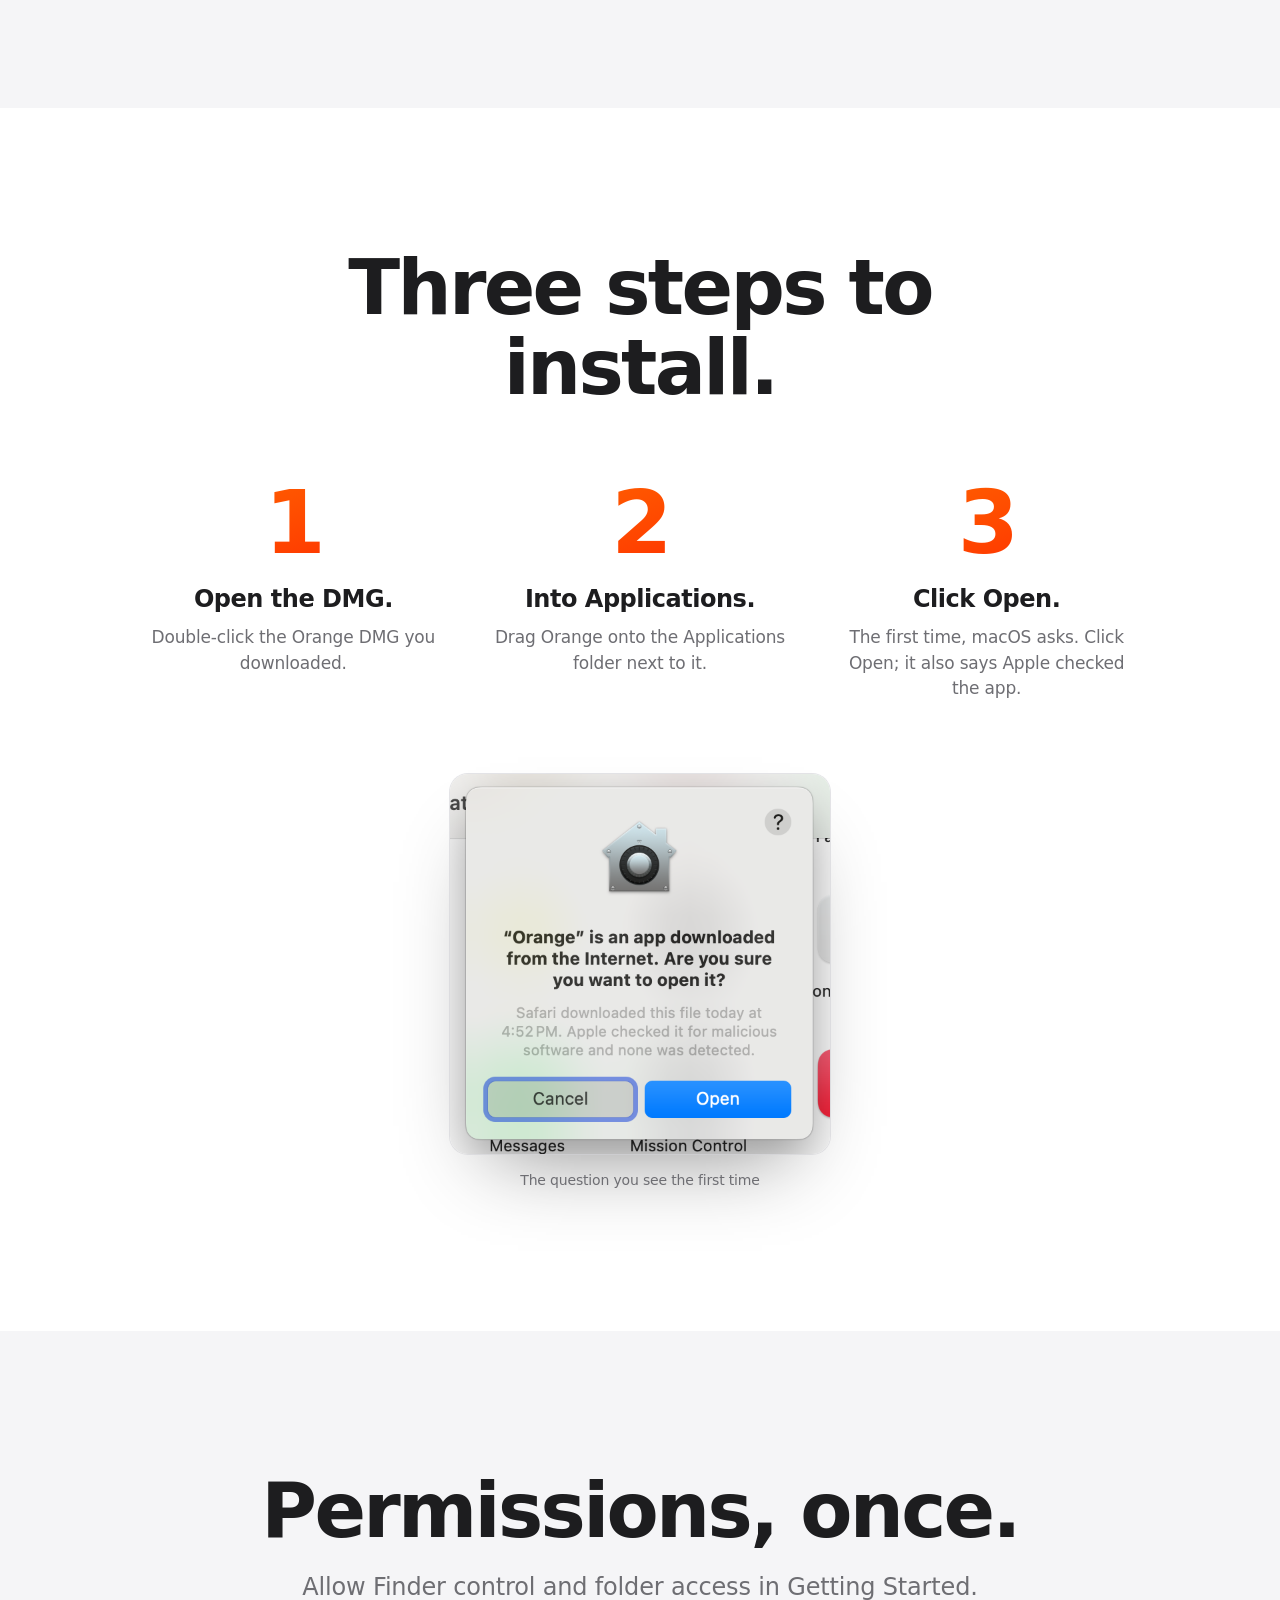
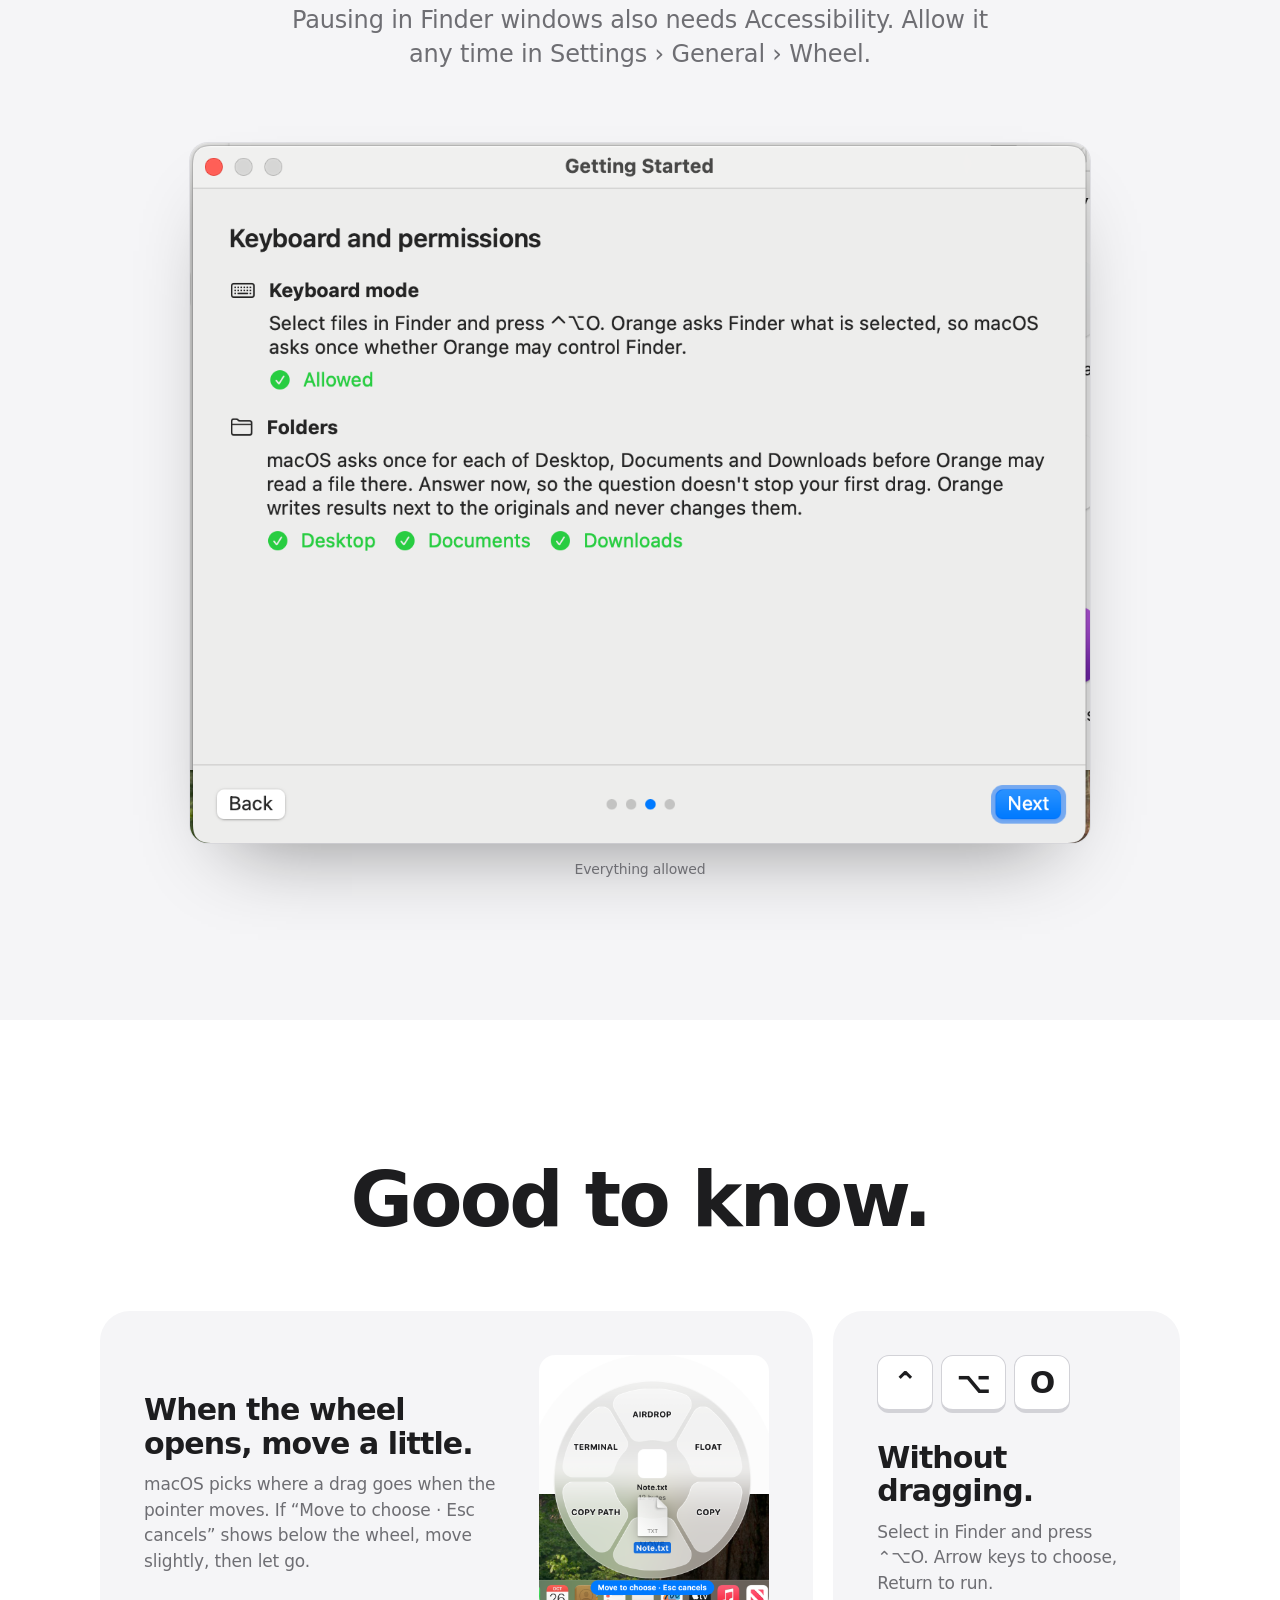
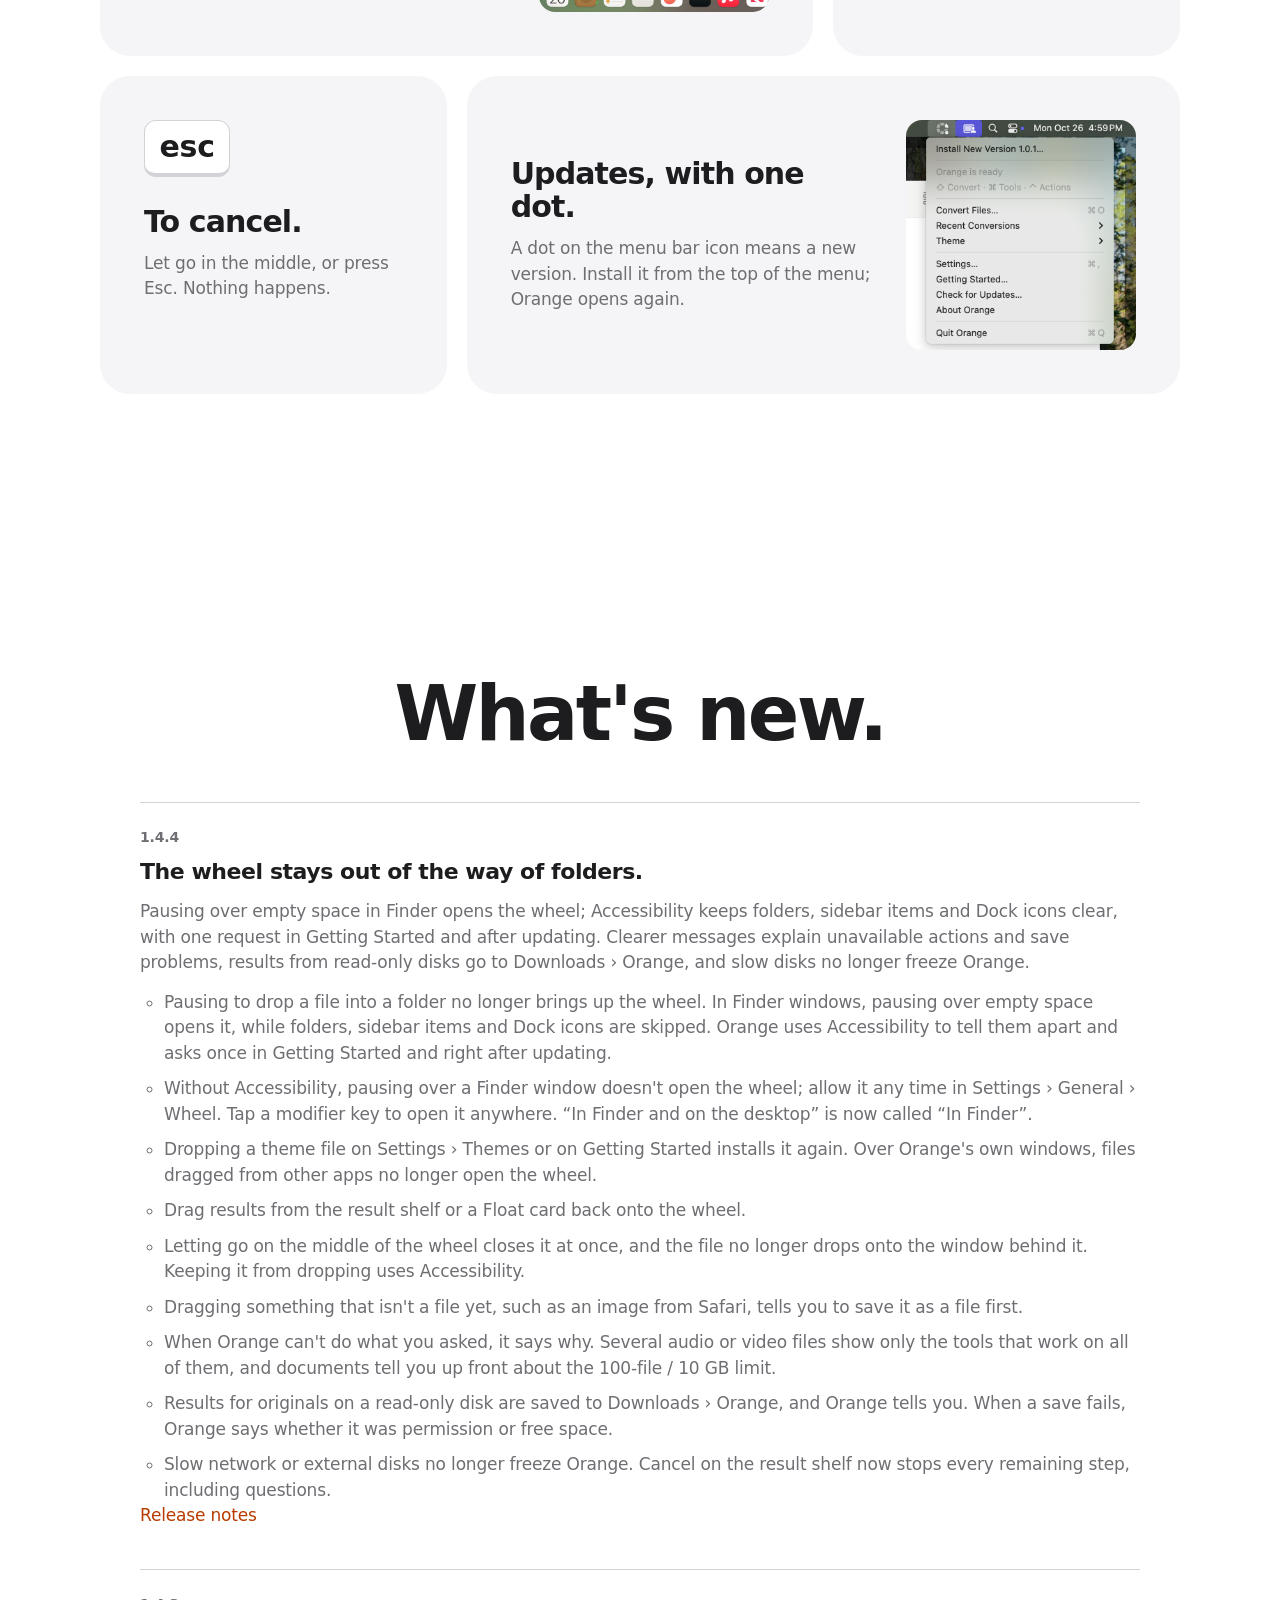
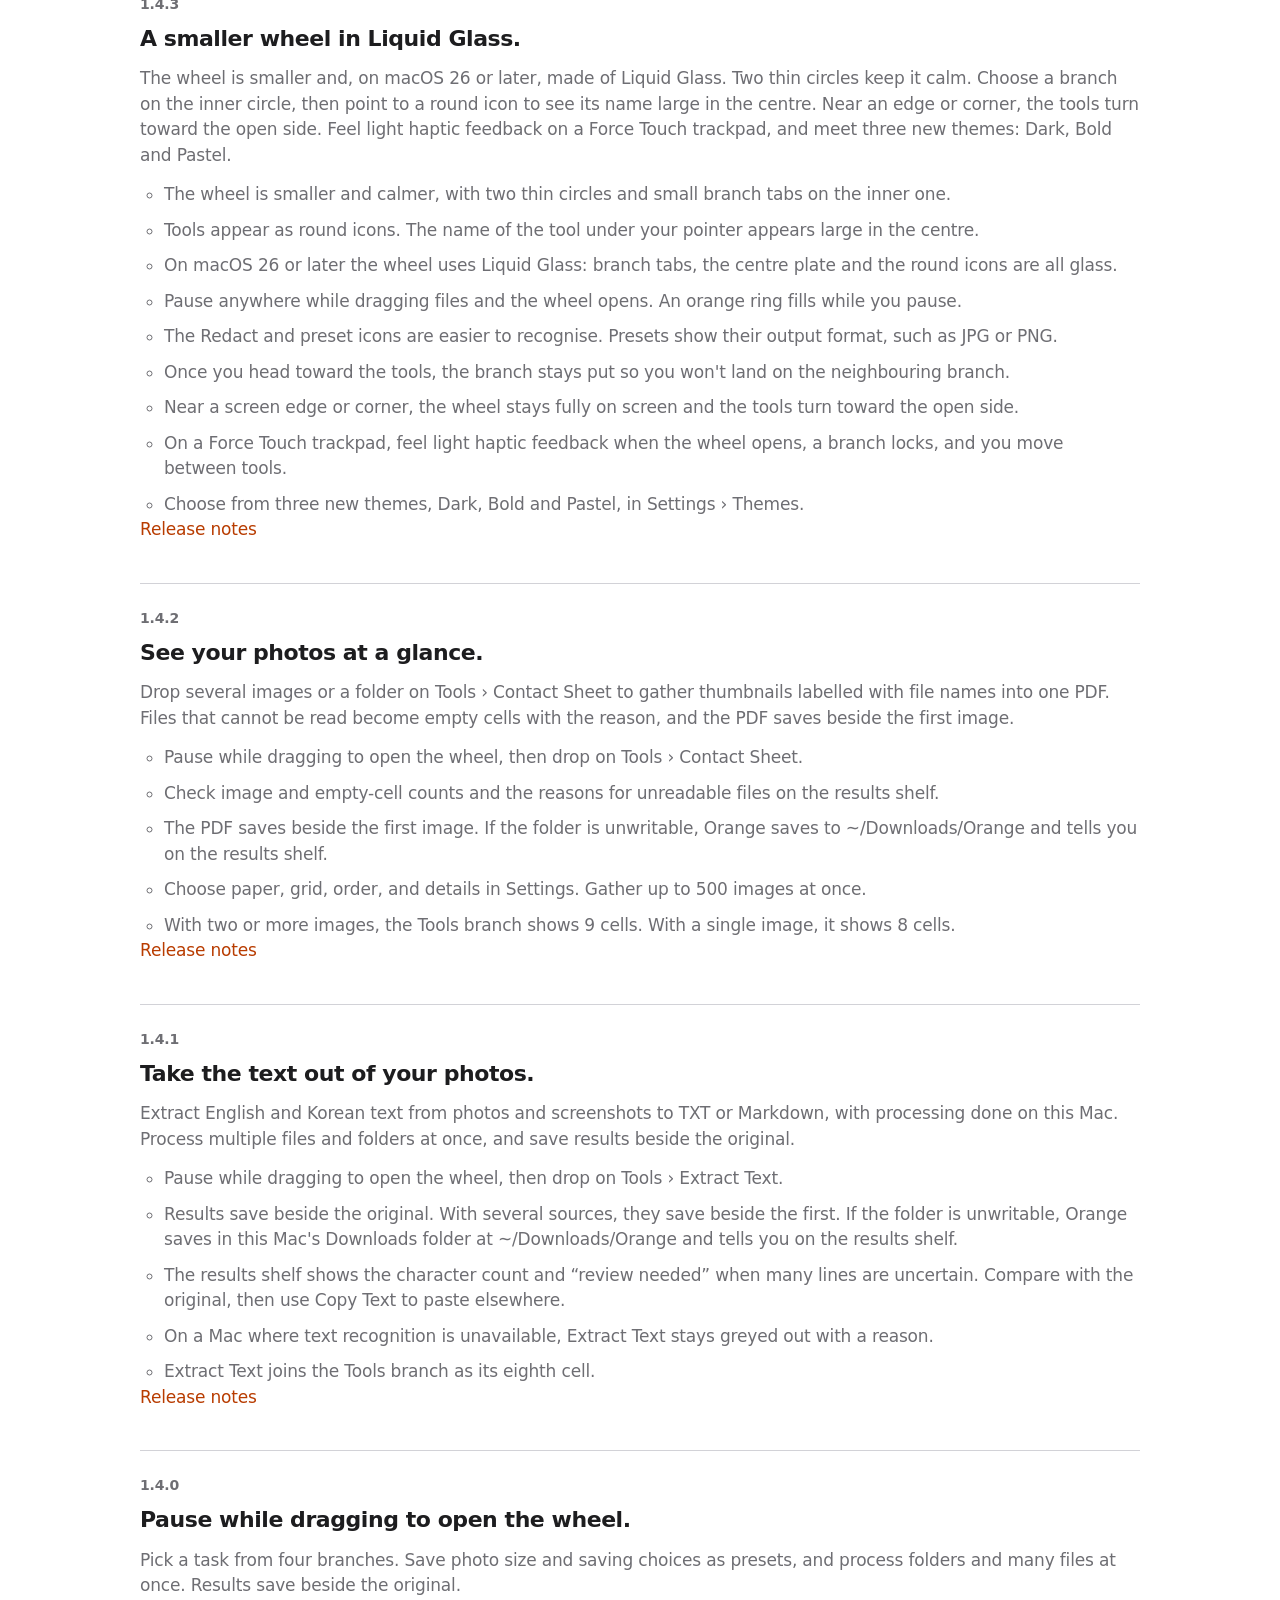
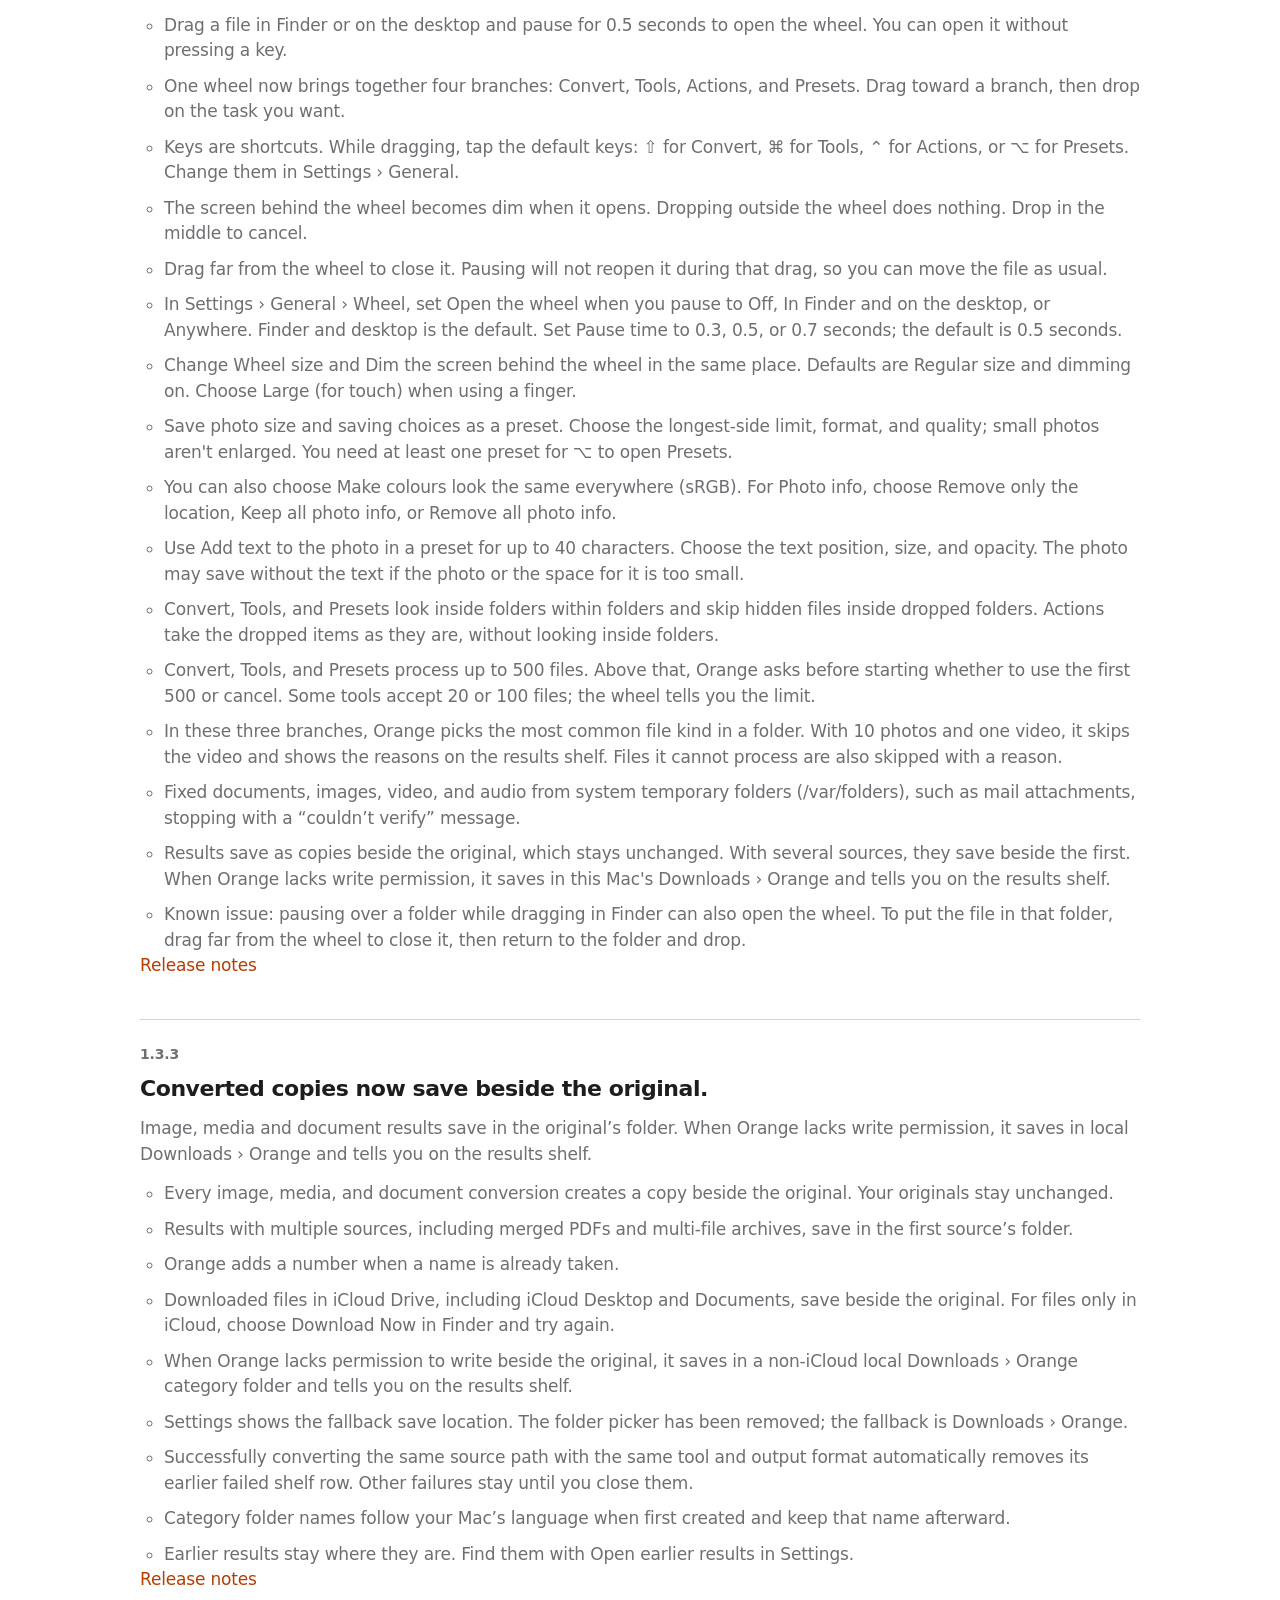
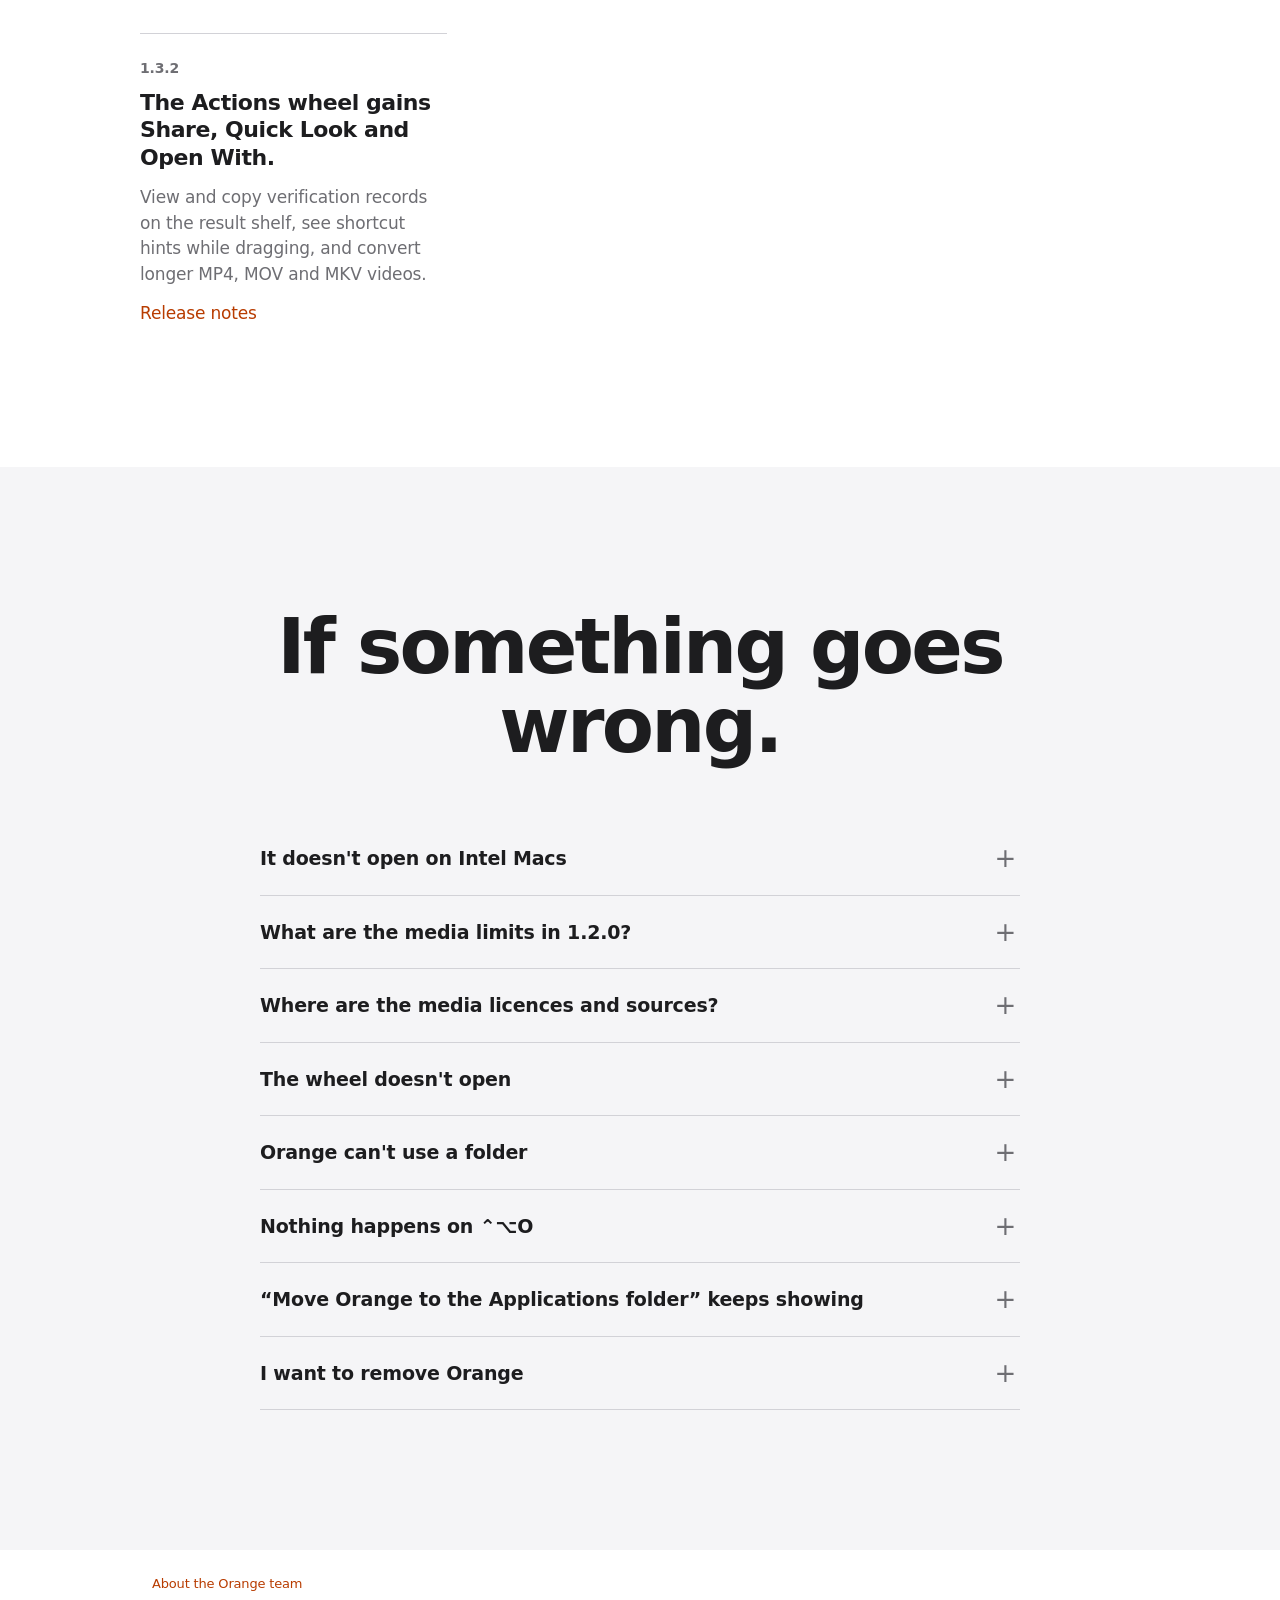
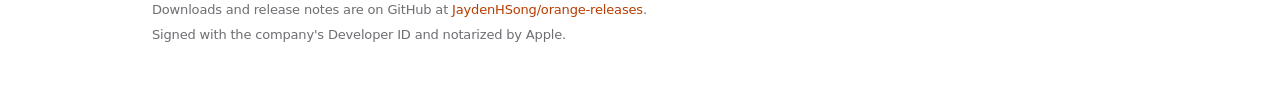
==== commit 87e146b1: "site: Orange 1.4.4 — the wheel stays out of the way of folders" ====
--- a/docs/index.html
+++ b/docs/index.html
@@ -46,7 +46,7 @@
     <h1>Drag. Pause. Wheel.</h1>
     <p class="lede">Pause for a moment while dragging files in Finder. The wheel opens; drop on a segment and you're done. Tap a modifier key for a quicker way.</p>
     <div class="cta">
-      <a class="get" id="get" href="https://github.com/JaydenHSong/orange-releases/releases/tag/v1.4.3"><span id="get-label">Download Orange</span></a>
+      <a class="get" id="get" href="https://github.com/JaydenHSong/orange-releases/releases/tag/v1.4.4"><span id="get-label">Download Orange 1.4.4</span></a>
       <p class="get-meta"><span id="get-meta">From the latest release on GitHub.</span><br>Apple Silicon Mac, macOS 15 or later<br>It doesn't open on Intel Macs.<br>On macOS 14, use <a href="https://github.com/JaydenHSong/orange-releases/releases/tag/v1.1.1">Orange 1.1.1</a>.<br>On macOS 13, use <a href="https://github.com/JaydenHSong/orange-releases/releases/tag/v1.0.0">Orange 1.0.0</a>.</p>
     </div>
     <div class="stage" id="stage" role="img" aria-label="A file is dragged and paused, the wheel opens, and dropping on JPG puts a JPG file next to the original">
@@ -94,7 +94,7 @@
   <section class="perm">
     <div class="center reveal">
       <h2>Permissions, once.</h2>
-      <p class="sub">On the third page of Getting Started, click Allow Finder Control… and Allow Folders…. Then no question interrupts your first drag.</p>
+      <p class="sub">Allow Finder control and folder access in Getting Started. Pausing in Finder windows also needs Accessibility. Allow it any time in Settings › General › Wheel.</p>
     </div>
     <figure class="shot reveal"><img src="assets/getting-started.png" width="1210" height="940" alt="The Keyboard and permissions page of Getting Started, with Finder control and Desktop, Documents and Downloads allowed." loading="lazy"><figcaption>Everything allowed</figcaption></figure>
   </section>
@@ -124,12 +124,12 @@
   <section class="news" aria-labelledby="news-heading">
     <div class="center reveal"><h2 id="news-heading">What's new.</h2></div>
     <ul class="release-list">
+<li class="release-featured"><p class="release-version">1.4.4</p><h3>The wheel stays out of the way of folders.</h3><p>Pausing over empty space in Finder opens the wheel; Accessibility keeps folders, sidebar items and Dock icons clear, with one request in Getting Started and after updating. Clearer messages explain unavailable actions and save problems, results from read-only disks go to Downloads › Orange, and slow disks no longer freeze Orange.</p><ul class="release-items"><li>Pausing to drop a file into a folder no longer brings up the wheel. In Finder windows, pausing over empty space opens it, while folders, sidebar items and Dock icons are skipped. Orange uses Accessibility to tell them apart and asks once in Getting Started and right after updating.</li><li>Without Accessibility, pausing over a Finder window doesn&#x27;t open the wheel; allow it any time in Settings › General › Wheel. Tap a modifier key to open it anywhere. “In Finder and on the desktop” is now called “In Finder”.</li><li>Dropping a theme file on Settings › Themes or on Getting Started installs it again. Over Orange&#x27;s own windows, files dragged from other apps no longer open the wheel.</li><li>Drag results from the result shelf or a Float card back onto the wheel.</li><li>Letting go on the middle of the wheel closes it at once, and the file no longer drops onto the window behind it. Keeping it from dropping uses Accessibility.</li><li>Dragging something that isn&#x27;t a file yet, such as an image from Safari, tells you to save it as a file first.</li><li>When Orange can&#x27;t do what you asked, it says why. Several audio or video files show only the tools that work on all of them, and documents tell you up front about the 100-file / 10 GB limit.</li><li>Results for originals on a read-only disk are saved to Downloads › Orange, and Orange tells you. When a save fails, Orange says whether it was permission or free space.</li><li>Slow network or external disks no longer freeze Orange. Cancel on the result shelf now stops every remaining step, including questions.</li></ul><a href="https://github.com/JaydenHSong/orange-releases/releases/tag/v1.4.4">Release notes</a></li>
 <li class="release-featured"><p class="release-version">1.4.3</p><h3>A smaller wheel in Liquid Glass.</h3><p>The wheel is smaller and, on macOS 26 or later, made of Liquid Glass. Two thin circles keep it calm. Choose a branch on the inner circle, then point to a round icon to see its name large in the centre. Near an edge or corner, the tools turn toward the open side. Feel light haptic feedback on a Force Touch trackpad, and meet three new themes: Dark, Bold and Pastel.</p><ul class="release-items"><li>The wheel is smaller and calmer, with two thin circles and small branch tabs on the inner one.</li><li>Tools appear as round icons. The name of the tool under your pointer appears large in the centre.</li><li>On macOS 26 or later the wheel uses Liquid Glass: branch tabs, the centre plate and the round icons are all glass.</li><li>Pause anywhere while dragging files and the wheel opens. An orange ring fills while you pause.</li><li>The Redact and preset icons are easier to recognise. Presets show their output format, such as JPG or PNG.</li><li>Once you head toward the tools, the branch stays put so you won&#x27;t land on the neighbouring branch.</li><li>Near a screen edge or corner, the wheel stays fully on screen and the tools turn toward the open side.</li><li>On a Force Touch trackpad, feel light haptic feedback when the wheel opens, a branch locks, and you move between tools.</li><li>Choose from three new themes, Dark, Bold and Pastel, in Settings › Themes.</li></ul><a href="https://github.com/JaydenHSong/orange-releases/releases/tag/v1.4.3">Release notes</a></li>
 <li class="release-featured"><p class="release-version">1.4.2</p><h3>See your photos at a glance.</h3><p>Drop several images or a folder on Tools › Contact Sheet to gather thumbnails labelled with file names into one PDF. Files that cannot be read become empty cells with the reason, and the PDF saves beside the first image.</p><ul class="release-items"><li>Pause while dragging to open the wheel, then drop on Tools › Contact Sheet.</li><li>Check image and empty-cell counts and the reasons for unreadable files on the results shelf.</li><li>The PDF saves beside the first image. If the folder is unwritable, Orange saves to ~/Downloads/Orange and tells you on the results shelf.</li><li>Choose paper, grid, order, and details in Settings. Gather up to 500 images at once.</li><li>With two or more images, the Tools branch shows 9 cells. With a single image, it shows 8 cells.</li></ul><a href="https://github.com/JaydenHSong/orange-releases/releases/tag/v1.4.2">Release notes</a></li>
 <li class="release-featured"><p class="release-version">1.4.1</p><h3>Take the text out of your photos.</h3><p>Extract English and Korean text from photos and screenshots to TXT or Markdown, with processing done on this Mac. Process multiple files and folders at once, and save results beside the original.</p><ul class="release-items"><li>Pause while dragging to open the wheel, then drop on Tools › Extract Text.</li><li>Results save beside the original. With several sources, they save beside the first. If the folder is unwritable, Orange saves in this Mac&#x27;s Downloads folder at ~/Downloads/Orange and tells you on the results shelf.</li><li>The results shelf shows the character count and “review needed” when many lines are uncertain. Compare with the original, then use Copy Text to paste elsewhere.</li><li>On a Mac where text recognition is unavailable, Extract Text stays greyed out with a reason.</li><li>Extract Text joins the Tools branch as its eighth cell.</li></ul><a href="https://github.com/JaydenHSong/orange-releases/releases/tag/v1.4.1">Release notes</a></li>
 <li class="release-featured"><p class="release-version">1.4.0</p><h3>Pause while dragging to open the wheel.</h3><p>Pick a task from four branches. Save photo size and saving choices as presets, and process folders and many files at once. Results save beside the original.</p><ul class="release-items"><li>Drag a file in Finder or on the desktop and pause for 0.5 seconds to open the wheel. You can open it without pressing a key.</li><li>One wheel now brings together four branches: Convert, Tools, Actions, and Presets. Drag toward a branch, then drop on the task you want.</li><li>Keys are shortcuts. While dragging, tap the default keys: ⇧ for Convert, ⌘ for Tools, ⌃ for Actions, or ⌥ for Presets. Change them in Settings › General.</li><li>The screen behind the wheel becomes dim when it opens. Dropping outside the wheel does nothing. Drop in the middle to cancel.</li><li>Drag far from the wheel to close it. Pausing will not reopen it during that drag, so you can move the file as usual.</li><li>In Settings › General › Wheel, set Open the wheel when you pause to Off, In Finder and on the desktop, or Anywhere. Finder and desktop is the default. Set Pause time to 0.3, 0.5, or 0.7 seconds; the default is 0.5 seconds.</li><li>Change Wheel size and Dim the screen behind the wheel in the same place. Defaults are Regular size and dimming on. Choose Large (for touch) when using a finger.</li><li>Save photo size and saving choices as a preset. Choose the longest-side limit, format, and quality; small photos aren&#x27;t enlarged. You need at least one preset for ⌥ to open Presets.</li><li>You can also choose Make colours look the same everywhere (sRGB). For Photo info, choose Remove only the location, Keep all photo info, or Remove all photo info.</li><li>Use Add text to the photo in a preset for up to 40 characters. Choose the text position, size, and opacity. The photo may save without the text if the photo or the space for it is too small.</li><li>Convert, Tools, and Presets look inside folders within folders and skip hidden files inside dropped folders. Actions take the dropped items as they are, without looking inside folders.</li><li>Convert, Tools, and Presets process up to 500 files. Above that, Orange asks before starting whether to use the first 500 or cancel. Some tools accept 20 or 100 files; the wheel tells you the limit.</li><li>In these three branches, Orange picks the most common file kind in a folder. With 10 photos and one video, it skips the video and shows the reasons on the results shelf. Files it cannot process are also skipped with a reason.</li><li>Fixed documents, images, video, and audio from system temporary folders (/var/folders), such as mail attachments, stopping with a “couldn’t verify” message.</li><li>Results save as copies beside the original, which stays unchanged. With several sources, they save beside the first. When Orange lacks write permission, it saves in this Mac&#x27;s Downloads › Orange and tells you on the results shelf.</li><li>Known issue: pausing over a folder while dragging in Finder can also open the wheel. To put the file in that folder, drag far from the wheel to close it, then return to the folder and drop.</li></ul><a href="https://github.com/JaydenHSong/orange-releases/releases/tag/v1.4.0">Release notes</a></li>
 <li class="release-featured"><p class="release-version">1.3.3</p><h3>Converted copies now save beside the original.</h3><p>Image, media and document results save in the original’s folder. When Orange lacks write permission, it saves in local Downloads › Orange and tells you on the results shelf.</p><ul class="release-items"><li>Every image, media, and document conversion creates a copy beside the original. Your originals stay unchanged.</li><li>Results with multiple sources, including merged PDFs and multi-file archives, save in the first source’s folder.</li><li>Orange adds a number when a name is already taken.</li><li>Downloaded files in iCloud Drive, including iCloud Desktop and Documents, save beside the original. For files only in iCloud, choose Download Now in Finder and try again.</li><li>When Orange lacks permission to write beside the original, it saves in a non-iCloud local Downloads › Orange category folder and tells you on the results shelf.</li><li>Settings shows the fallback save location. The folder picker has been removed; the fallback is Downloads › Orange.</li><li>Successfully converting the same source path with the same tool and output format automatically removes its earlier failed shelf row. Other failures stay until you close them.</li><li>Category folder names follow your Mac’s language when first created and keep that name afterward.</li><li>Earlier results stay where they are. Find them with Open earlier results in Settings.</li></ul><a href="https://github.com/JaydenHSong/orange-releases/releases/tag/v1.3.3">Release notes</a></li>
-<li><p class="release-version">1.3.1</p><h3>A new editor that works like your Mac.</h3><p>Annotate on the wheel and screenshot editing open in one Markup window. Draw, add shapes and text, crop and redact, then save a verified copy next to the original.</p><a href="https://github.com/JaydenHSong/orange-releases/releases/tag/v1.3.1">Release notes</a></li>
 <li><p class="release-version">1.3.2</p><h3>The Actions wheel gains Share, Quick Look and Open With.</h3><p>View and copy verification records on the result shelf, see shortcut hints while dragging, and convert longer MP4, MOV and MKV videos.</p><a href="https://github.com/JaydenHSong/orange-releases/releases/tag/v1.3.2">Release notes</a></li>
     </ul>
 
@@ -141,7 +141,7 @@
 <details><summary>It doesn't open on Intel Macs</summary><p>Orange is only for Macs with Apple silicon (M1 or later). On Intel Macs, macOS says Orange is not supported on this Mac, and it won't open.</p></details>
 <details><summary>What are the media limits in 1.2.0?</summary><p>Edit one local file at a time. Copy provider files to a local folder first. Some containers cannot preview or offer view-only Metadata. If a target size cannot be met, Orange explains why. HDR to SDR conversion asks before losing brightness or colour detail. HDR10+ and Dolby Vision profile 5 colour handling is unverified without device footage. Dolby Vision profile 5 and 12-bit input are unsupported. Mute preserves HDR only in compatible containers without re-encoding. The VoiceOver application chooser may omit Orange when VoiceOver starts first (since 1.1.0). Editor windows remain accessible; toggle VoiceOver with an editor open to restore the listing.</p></details>
 <details><summary>Where are the media licences and sources?</summary><p>Read full FFmpeg, LAME, Opus, Ogg, Vorbis, libvpx, dav1d and zimg notices, including IJG, zlib and WTFPL, offline in About. Corresponding sources, relink materials and SHA256SUMS are alongside the 1.2.0 release downloads.</p></details>
-<details><summary>The wheel doesn't open</summary><p>Pause while dragging a file in Finder or on the desktop, with the mouse button down. You can also tap a modifier key briefly. Holding it isn't a tap. If another app that opens a wheel on modifier taps is running, such as Tangerine, quit it or change Orange's keys in Settings › General.</p></details>
+<details><summary>The wheel doesn't open</summary><p>Pause while dragging a file in Finder or on the desktop, with the mouse button down. In Finder windows, pause over empty space and allow Accessibility in Settings › General › Wheel. Folders, sidebar items and Dock icons are skipped. Set Open the wheel when you pause to Off / In Finder / Anywhere; the default is Anywhere. You can also tap a modifier key briefly. Holding it isn't a tap. If another app that opens a wheel on modifier taps is running, such as Tangerine, quit it or change Orange's keys in Settings › General.</p></details>
 <details><summary>Orange can't use a folder</summary><p>Turn that folder on for Orange in System Settings › Privacy &amp; Security › Files &amp; Folders. Open Settings on the third page of Getting Started goes there too.</p></details>
 <details><summary>Nothing happens on ⌃⌥O</summary><p>Select files in Finder first. If Orange can't see the Finder selection, turn on Finder under Orange in System Settings › Privacy &amp; Security › Automation. If another app uses the shortcut, change it in Settings › General.</p></details>
 <details><summary>“Move Orange to the Applications folder” keeps showing</summary><p>Orange is running from the DMG or your Downloads folder. Quit it, move it to Applications and open it there. It can only update itself from there.</p></details>
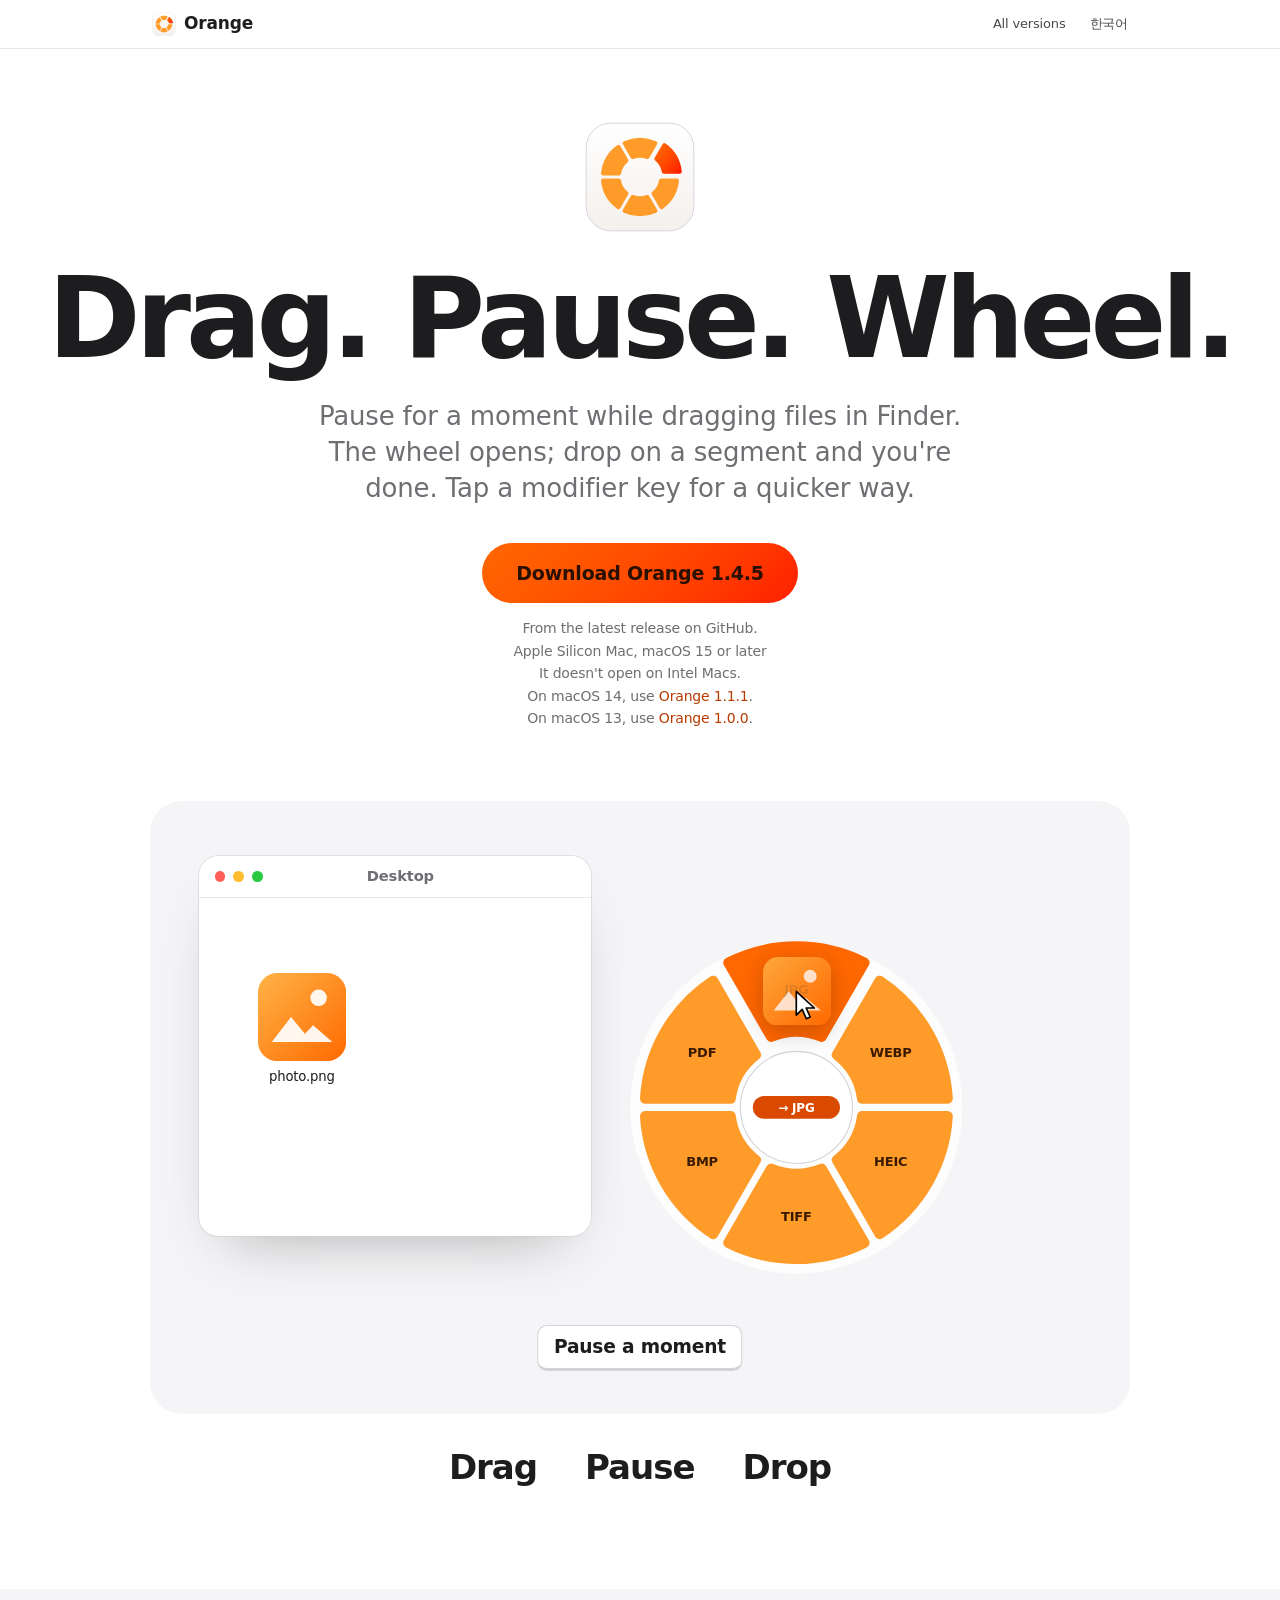
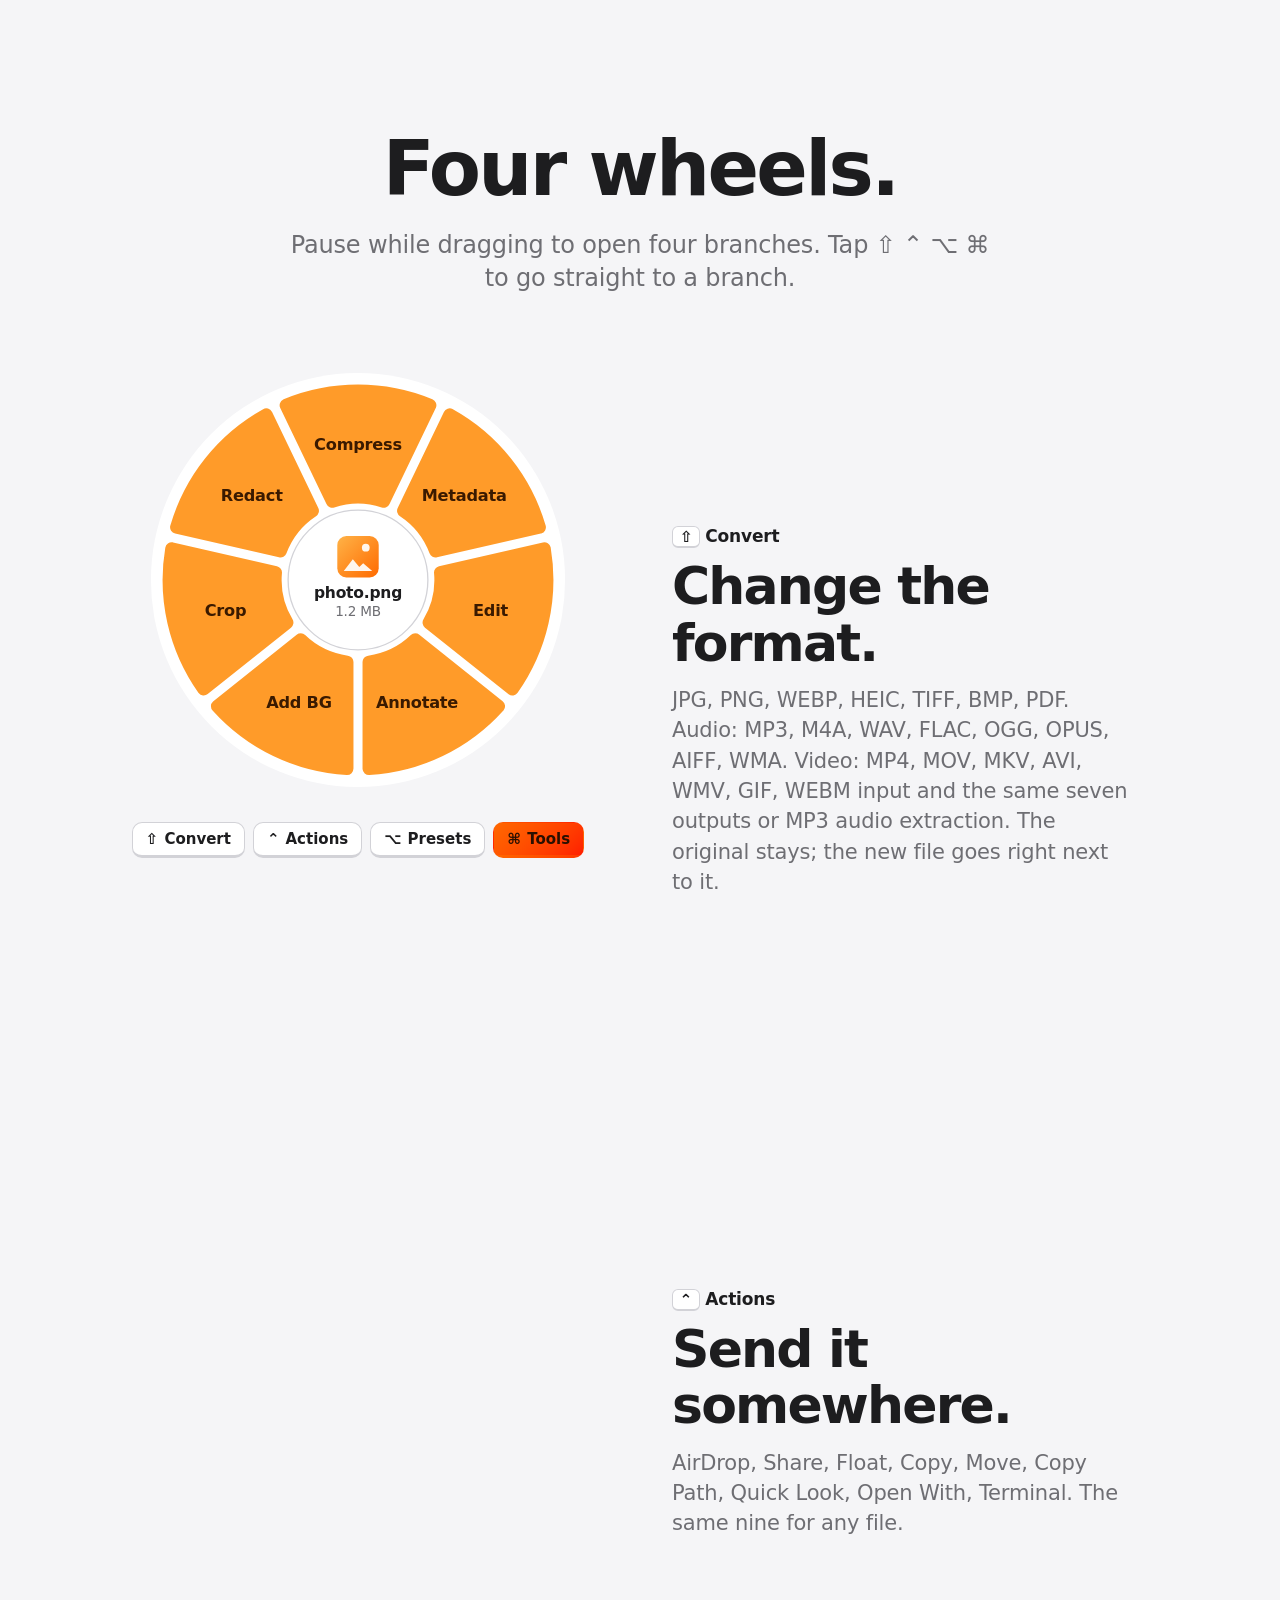
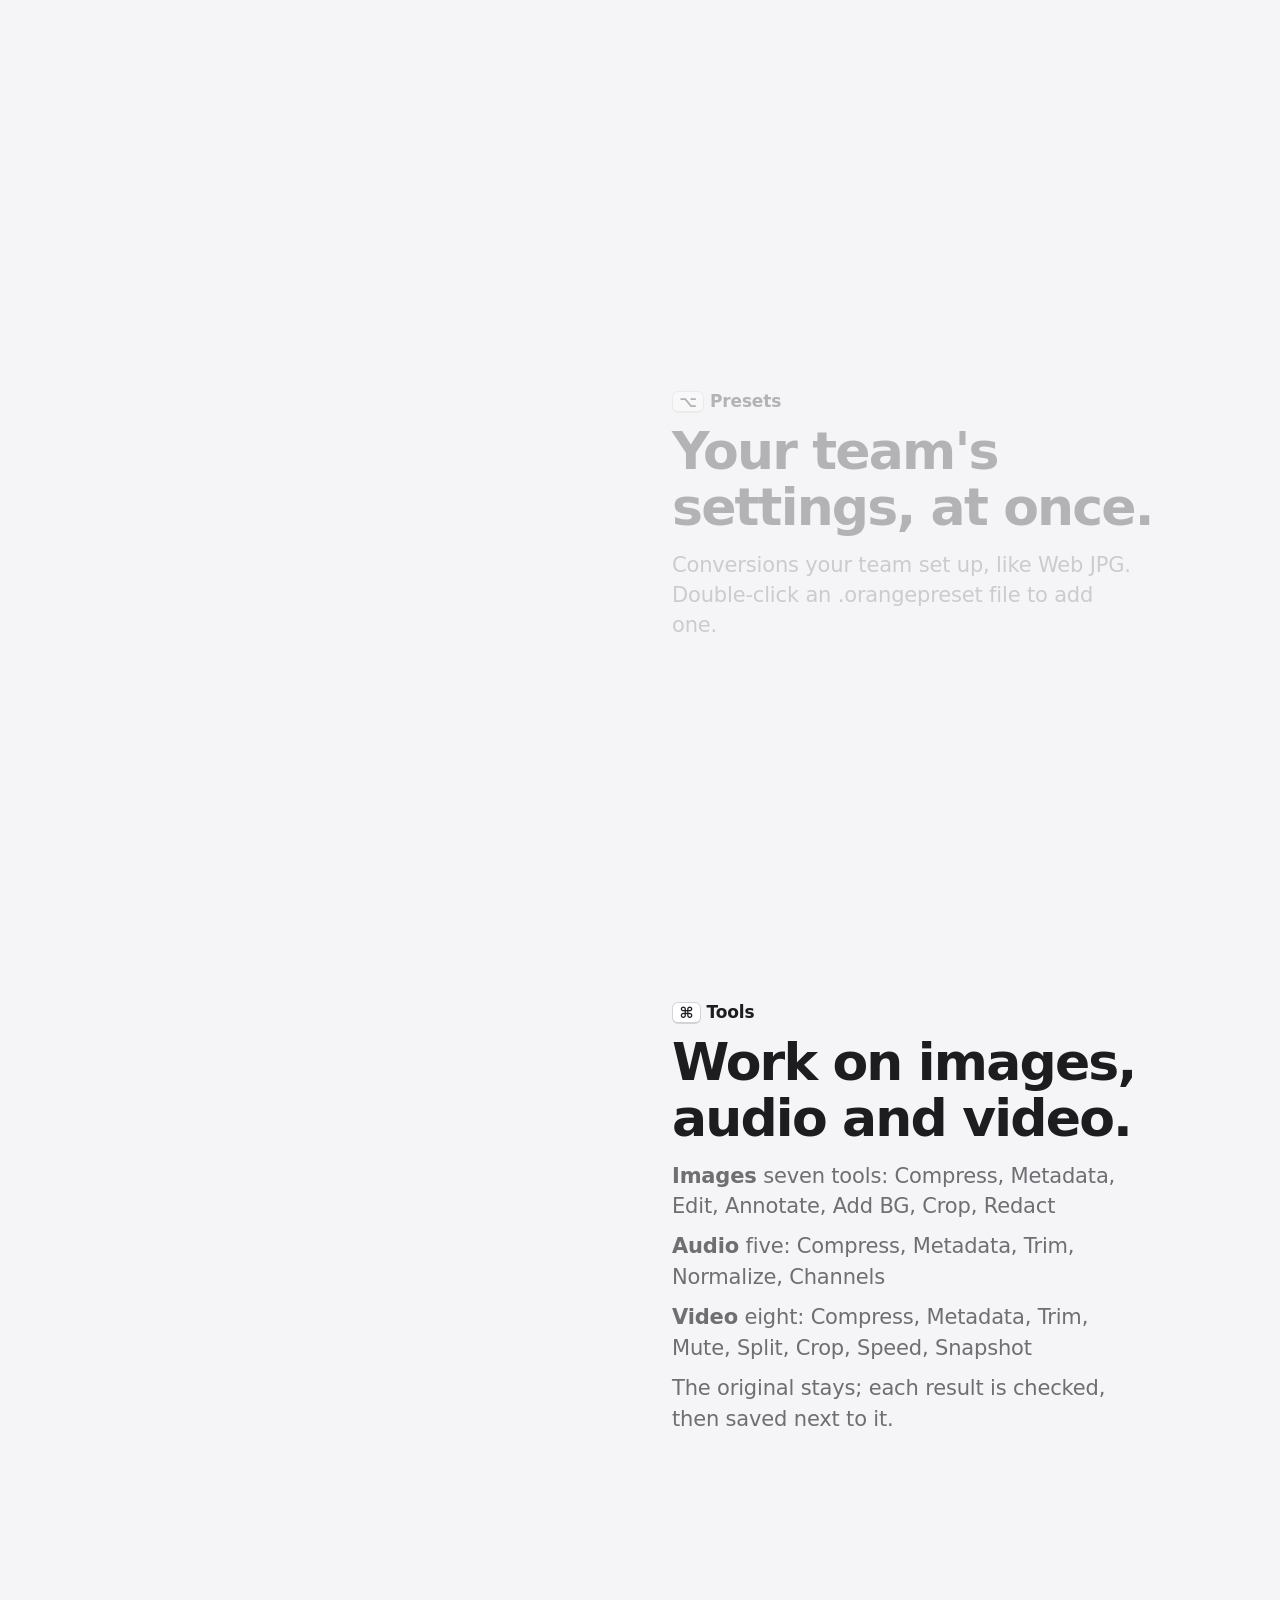
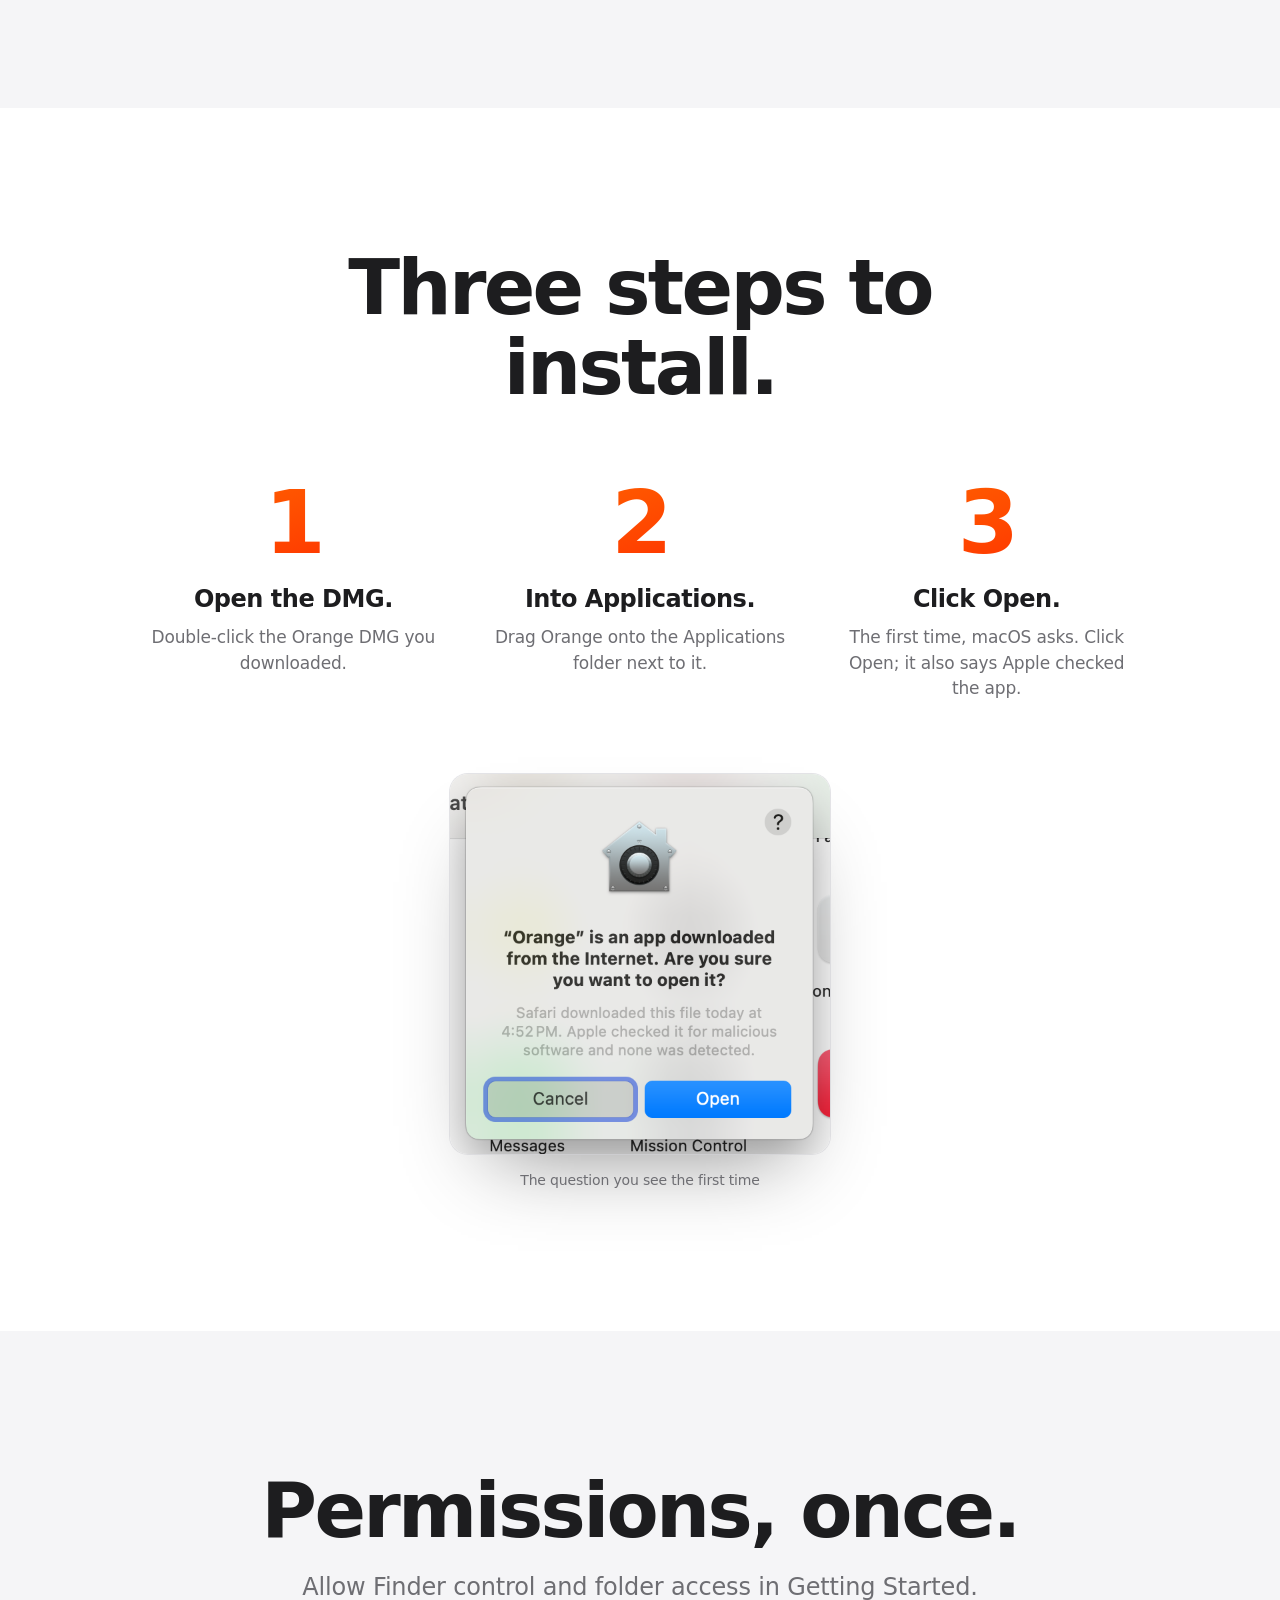
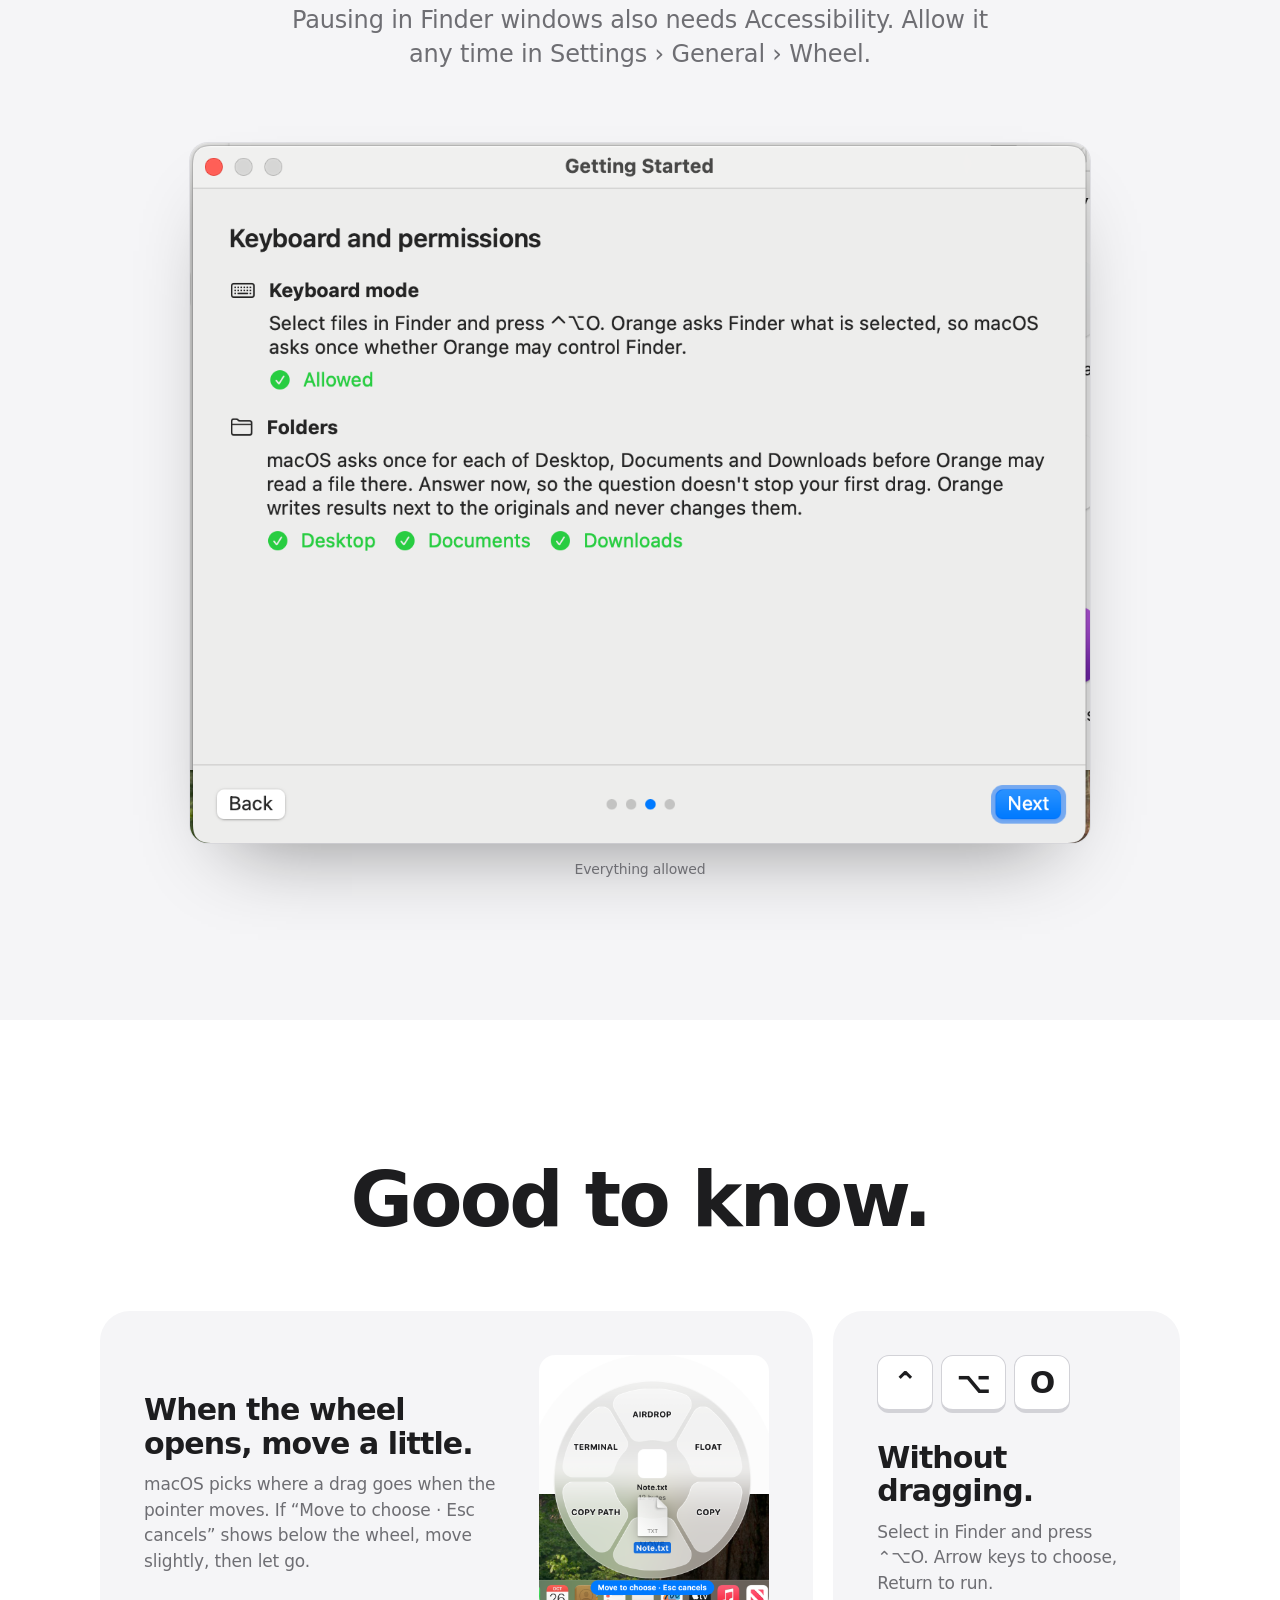
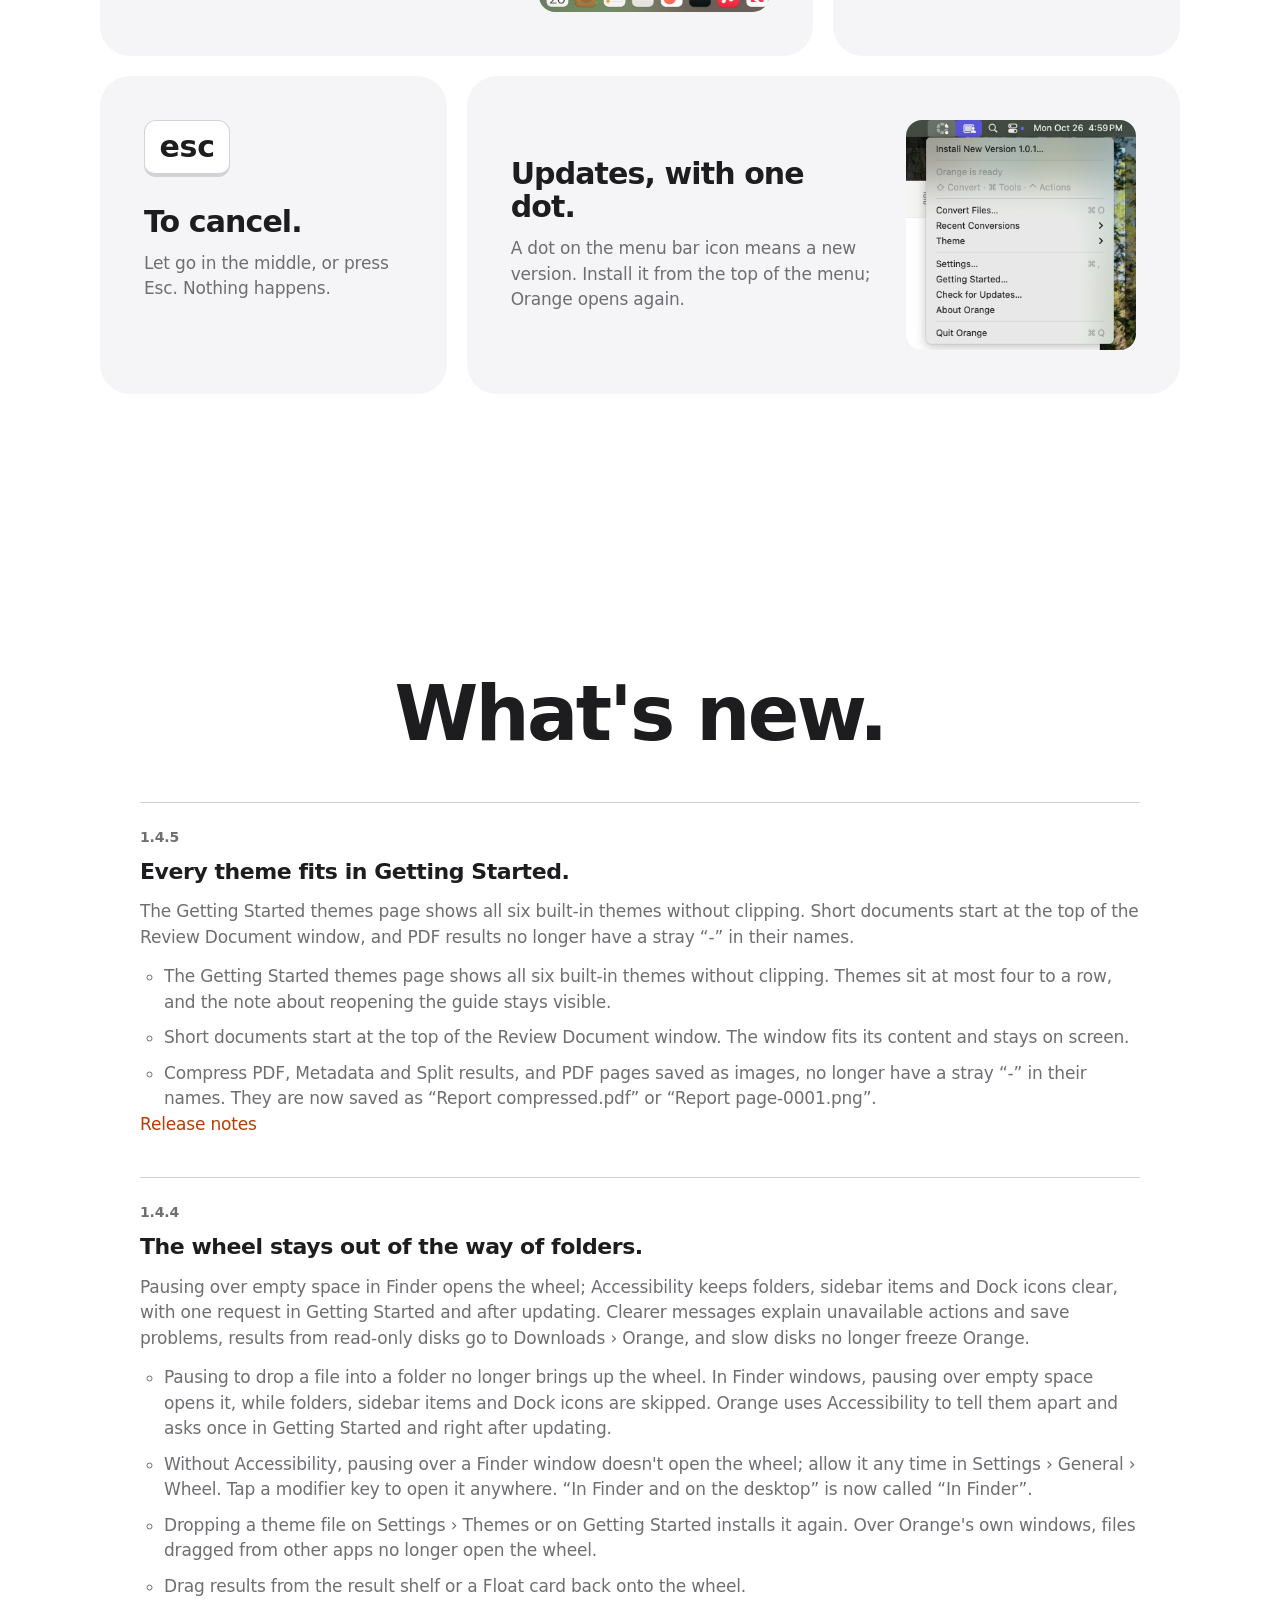
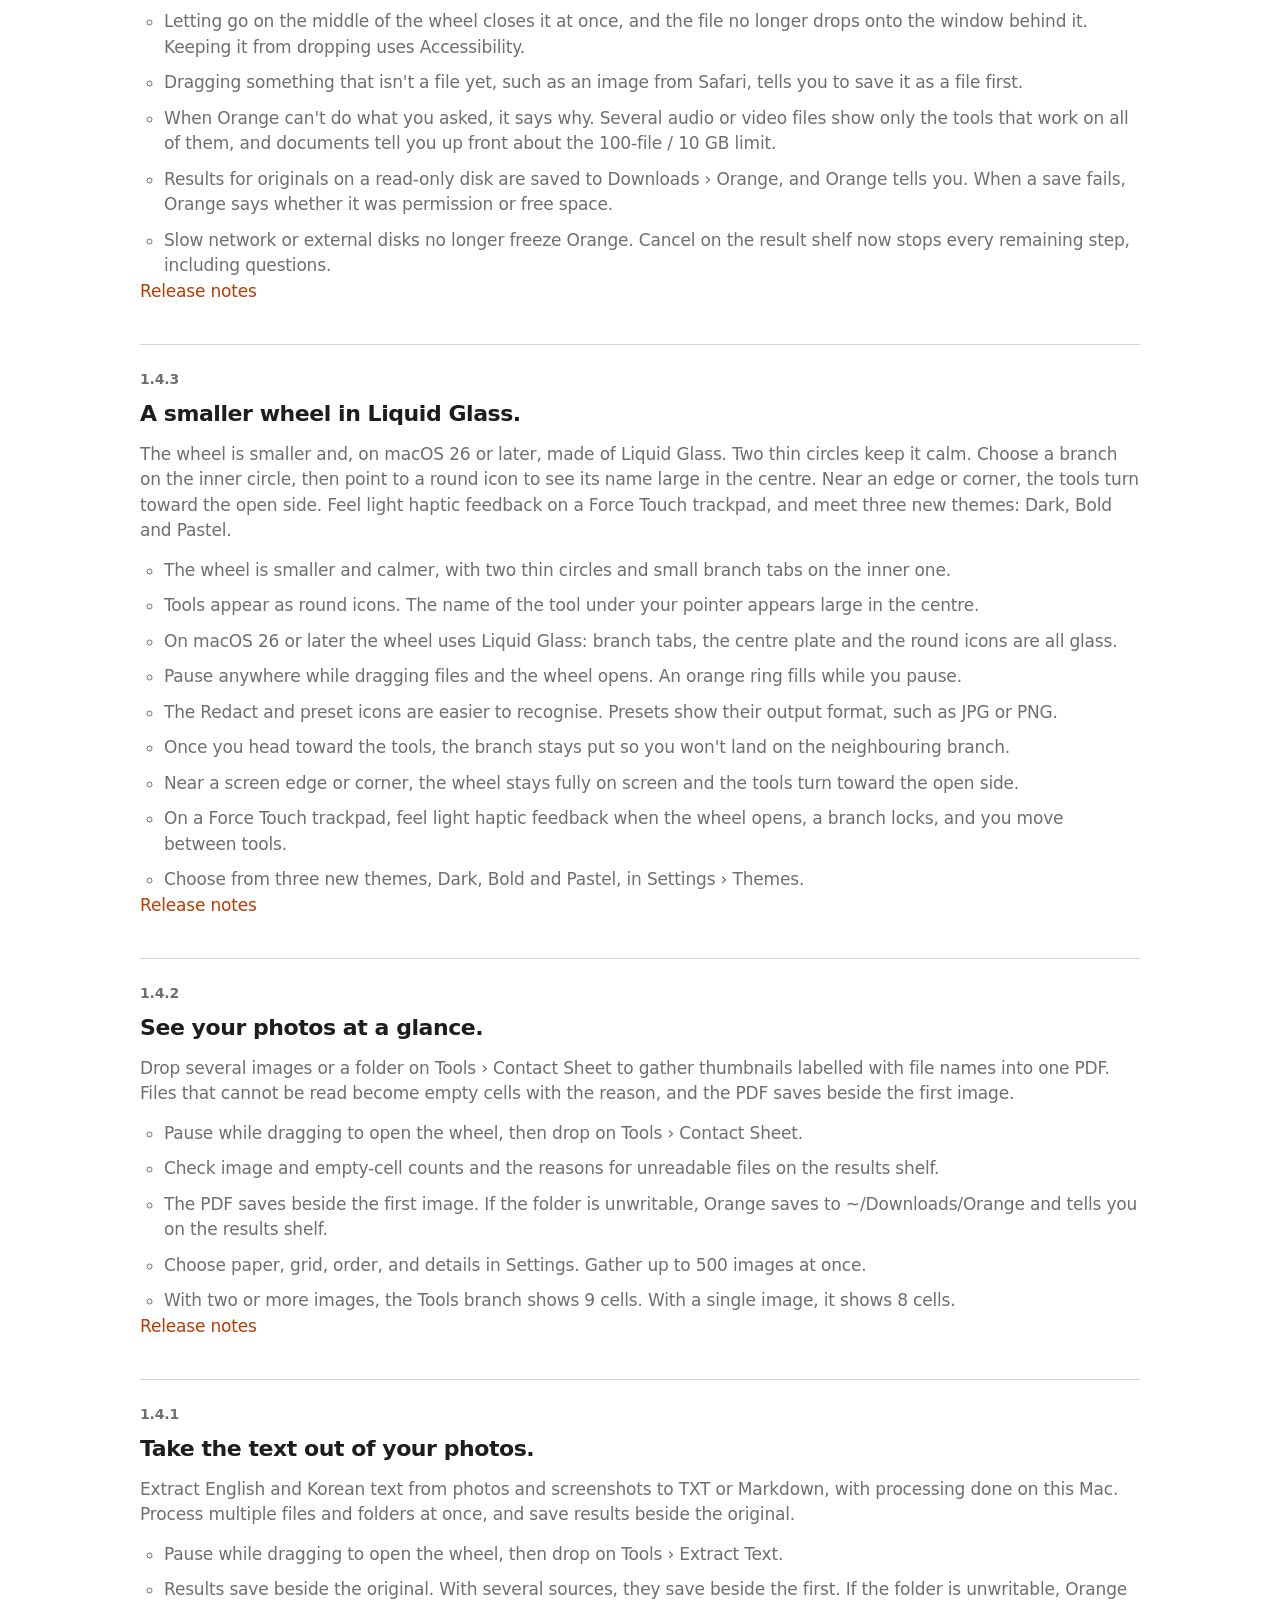
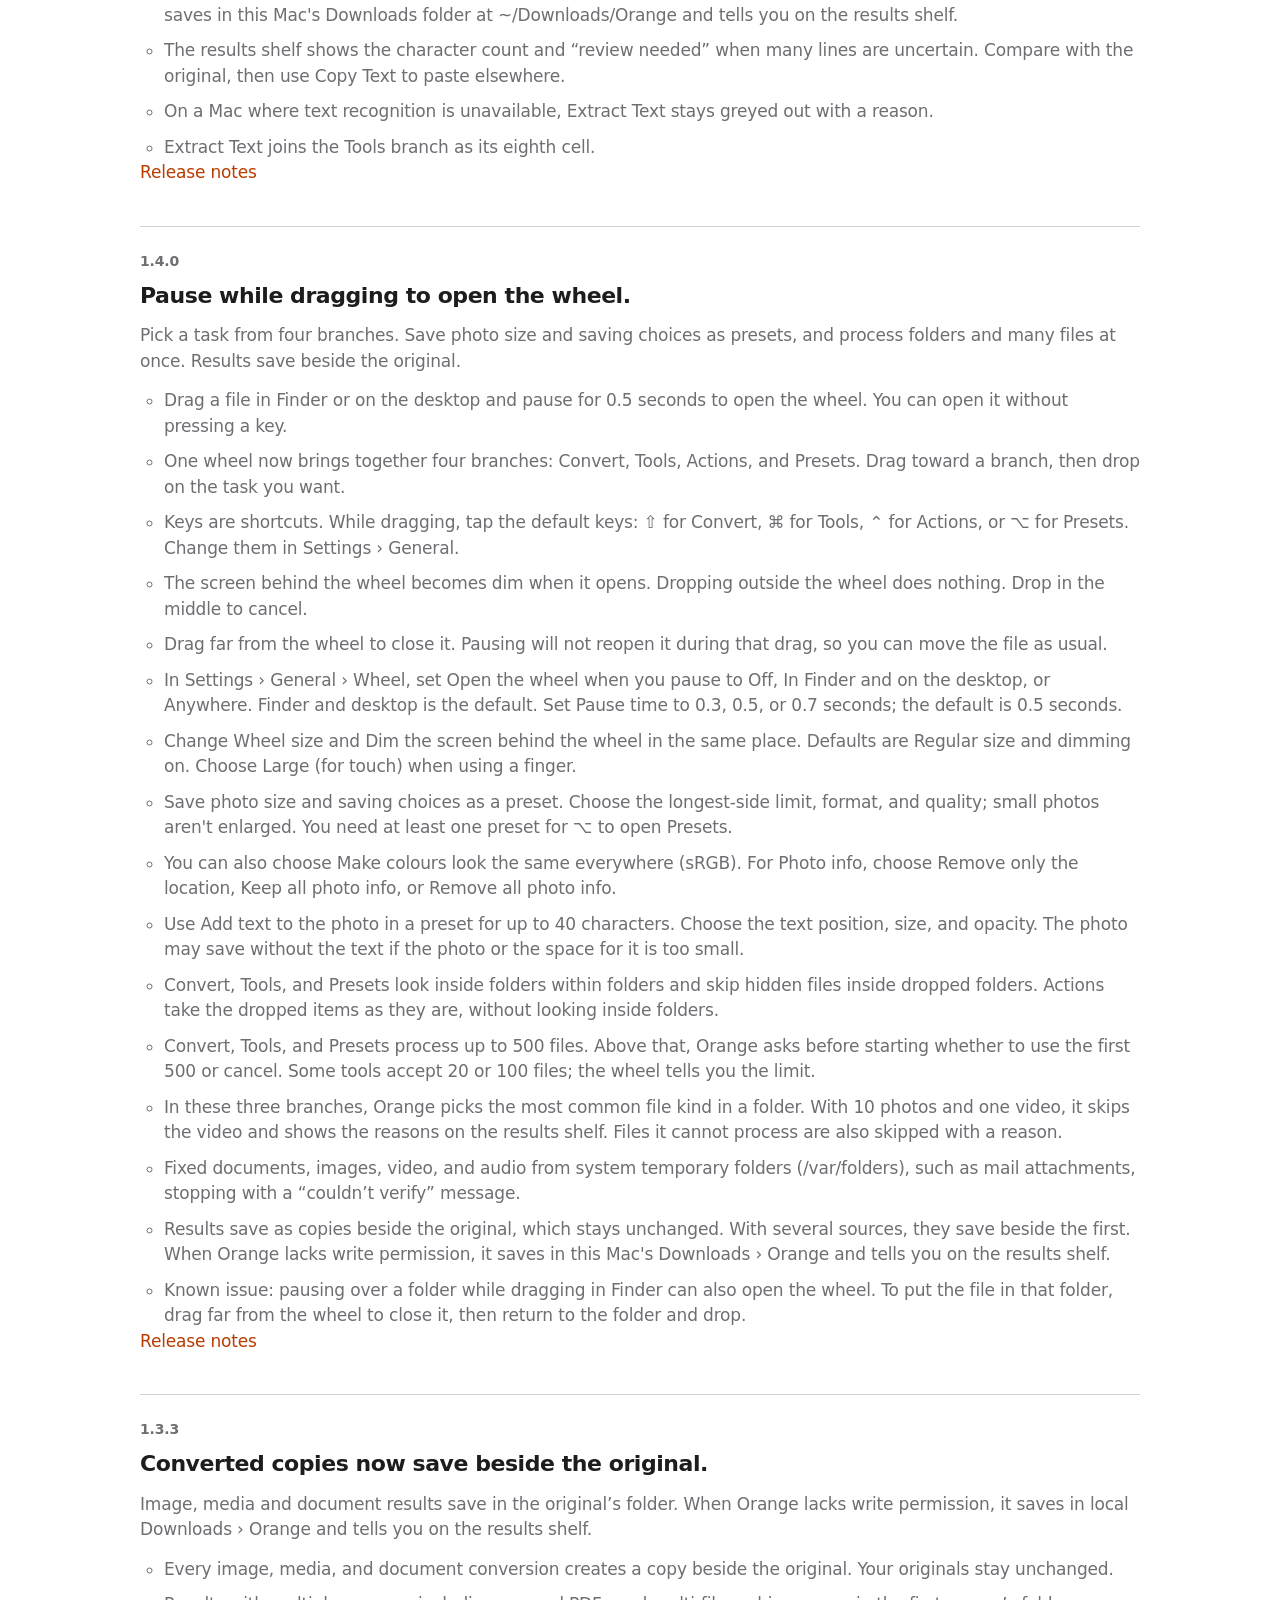
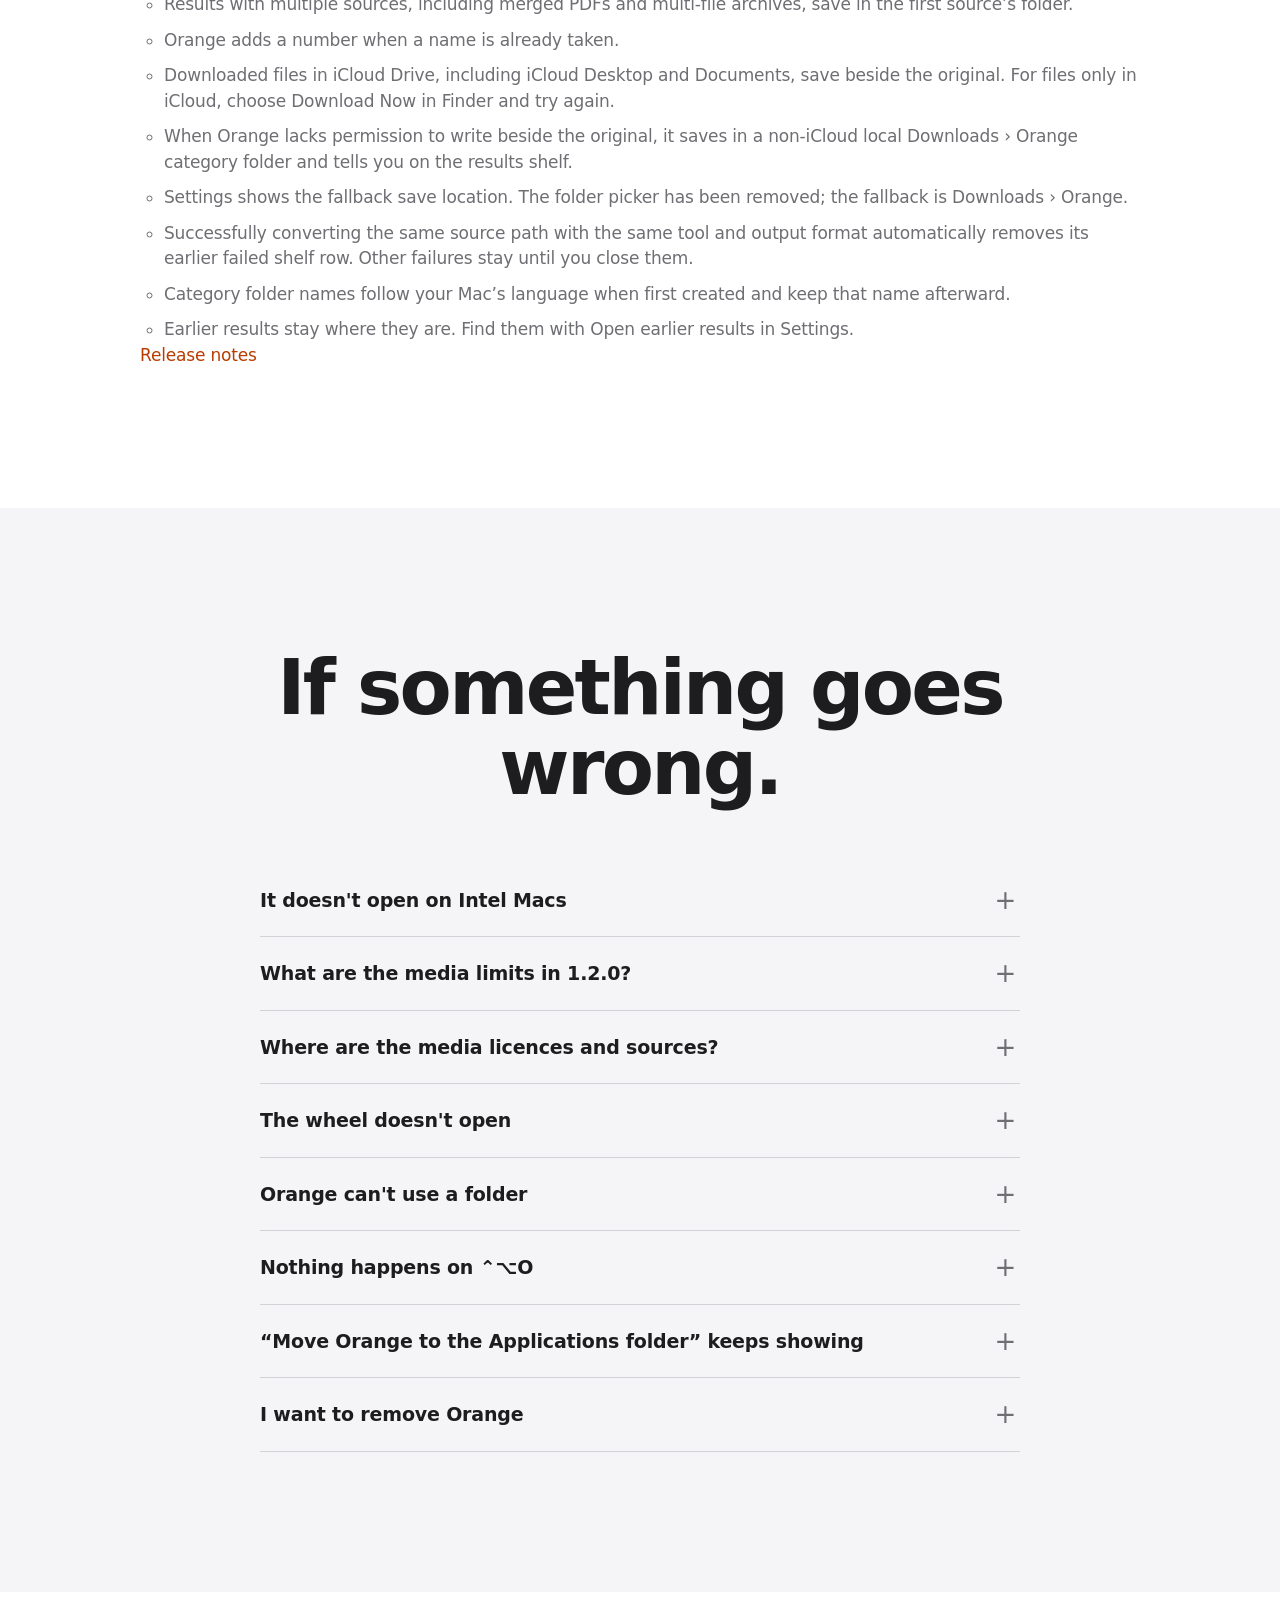
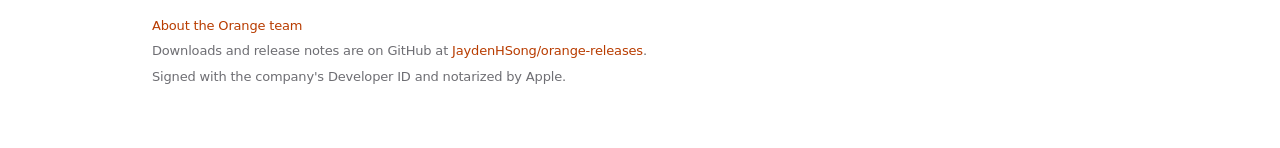
==== commit b3fd6b07: "site: Orange 1.4.5 — every theme fits in Getting Started Co-Authored-By: Claude Opus 5.5 <noreply@an" ====
--- a/docs/index.html
+++ b/docs/index.html
@@ -46,7 +46,7 @@
     <h1>Drag. Pause. Wheel.</h1>
     <p class="lede">Pause for a moment while dragging files in Finder. The wheel opens; drop on a segment and you're done. Tap a modifier key for a quicker way.</p>
     <div class="cta">
-      <a class="get" id="get" href="https://github.com/JaydenHSong/orange-releases/releases/tag/v1.4.4"><span id="get-label">Download Orange 1.4.4</span></a>
+      <a class="get" id="get" href="https://github.com/JaydenHSong/orange-releases/releases/tag/v1.4.5"><span id="get-label">Download Orange 1.4.5</span></a>
       <p class="get-meta"><span id="get-meta">From the latest release on GitHub.</span><br>Apple Silicon Mac, macOS 15 or later<br>It doesn't open on Intel Macs.<br>On macOS 14, use <a href="https://github.com/JaydenHSong/orange-releases/releases/tag/v1.1.1">Orange 1.1.1</a>.<br>On macOS 13, use <a href="https://github.com/JaydenHSong/orange-releases/releases/tag/v1.0.0">Orange 1.0.0</a>.</p>
     </div>
     <div class="stage" id="stage" role="img" aria-label="A file is dragged and paused, the wheel opens, and dropping on JPG puts a JPG file next to the original">
@@ -124,13 +124,13 @@
   <section class="news" aria-labelledby="news-heading">
     <div class="center reveal"><h2 id="news-heading">What's new.</h2></div>
     <ul class="release-list">
+<li class="release-featured"><p class="release-version">1.4.5</p><h3>Every theme fits in Getting Started.</h3><p>The Getting Started themes page shows all six built-in themes without clipping. Short documents start at the top of the Review Document window, and PDF results no longer have a stray “-” in their names.</p><ul class="release-items"><li>The Getting Started themes page shows all six built-in themes without clipping. Themes sit at most four to a row, and the note about reopening the guide stays visible.</li><li>Short documents start at the top of the Review Document window. The window fits its content and stays on screen.</li><li>Compress PDF, Metadata and Split results, and PDF pages saved as images, no longer have a stray “-” in their names. They are now saved as “Report compressed.pdf” or “Report page-0001.png”.</li></ul><a href="https://github.com/JaydenHSong/orange-releases/releases/tag/v1.4.5">Release notes</a></li>
 <li class="release-featured"><p class="release-version">1.4.4</p><h3>The wheel stays out of the way of folders.</h3><p>Pausing over empty space in Finder opens the wheel; Accessibility keeps folders, sidebar items and Dock icons clear, with one request in Getting Started and after updating. Clearer messages explain unavailable actions and save problems, results from read-only disks go to Downloads › Orange, and slow disks no longer freeze Orange.</p><ul class="release-items"><li>Pausing to drop a file into a folder no longer brings up the wheel. In Finder windows, pausing over empty space opens it, while folders, sidebar items and Dock icons are skipped. Orange uses Accessibility to tell them apart and asks once in Getting Started and right after updating.</li><li>Without Accessibility, pausing over a Finder window doesn&#x27;t open the wheel; allow it any time in Settings › General › Wheel. Tap a modifier key to open it anywhere. “In Finder and on the desktop” is now called “In Finder”.</li><li>Dropping a theme file on Settings › Themes or on Getting Started installs it again. Over Orange&#x27;s own windows, files dragged from other apps no longer open the wheel.</li><li>Drag results from the result shelf or a Float card back onto the wheel.</li><li>Letting go on the middle of the wheel closes it at once, and the file no longer drops onto the window behind it. Keeping it from dropping uses Accessibility.</li><li>Dragging something that isn&#x27;t a file yet, such as an image from Safari, tells you to save it as a file first.</li><li>When Orange can&#x27;t do what you asked, it says why. Several audio or video files show only the tools that work on all of them, and documents tell you up front about the 100-file / 10 GB limit.</li><li>Results for originals on a read-only disk are saved to Downloads › Orange, and Orange tells you. When a save fails, Orange says whether it was permission or free space.</li><li>Slow network or external disks no longer freeze Orange. Cancel on the result shelf now stops every remaining step, including questions.</li></ul><a href="https://github.com/JaydenHSong/orange-releases/releases/tag/v1.4.4">Release notes</a></li>
 <li class="release-featured"><p class="release-version">1.4.3</p><h3>A smaller wheel in Liquid Glass.</h3><p>The wheel is smaller and, on macOS 26 or later, made of Liquid Glass. Two thin circles keep it calm. Choose a branch on the inner circle, then point to a round icon to see its name large in the centre. Near an edge or corner, the tools turn toward the open side. Feel light haptic feedback on a Force Touch trackpad, and meet three new themes: Dark, Bold and Pastel.</p><ul class="release-items"><li>The wheel is smaller and calmer, with two thin circles and small branch tabs on the inner one.</li><li>Tools appear as round icons. The name of the tool under your pointer appears large in the centre.</li><li>On macOS 26 or later the wheel uses Liquid Glass: branch tabs, the centre plate and the round icons are all glass.</li><li>Pause anywhere while dragging files and the wheel opens. An orange ring fills while you pause.</li><li>The Redact and preset icons are easier to recognise. Presets show their output format, such as JPG or PNG.</li><li>Once you head toward the tools, the branch stays put so you won&#x27;t land on the neighbouring branch.</li><li>Near a screen edge or corner, the wheel stays fully on screen and the tools turn toward the open side.</li><li>On a Force Touch trackpad, feel light haptic feedback when the wheel opens, a branch locks, and you move between tools.</li><li>Choose from three new themes, Dark, Bold and Pastel, in Settings › Themes.</li></ul><a href="https://github.com/JaydenHSong/orange-releases/releases/tag/v1.4.3">Release notes</a></li>
 <li class="release-featured"><p class="release-version">1.4.2</p><h3>See your photos at a glance.</h3><p>Drop several images or a folder on Tools › Contact Sheet to gather thumbnails labelled with file names into one PDF. Files that cannot be read become empty cells with the reason, and the PDF saves beside the first image.</p><ul class="release-items"><li>Pause while dragging to open the wheel, then drop on Tools › Contact Sheet.</li><li>Check image and empty-cell counts and the reasons for unreadable files on the results shelf.</li><li>The PDF saves beside the first image. If the folder is unwritable, Orange saves to ~/Downloads/Orange and tells you on the results shelf.</li><li>Choose paper, grid, order, and details in Settings. Gather up to 500 images at once.</li><li>With two or more images, the Tools branch shows 9 cells. With a single image, it shows 8 cells.</li></ul><a href="https://github.com/JaydenHSong/orange-releases/releases/tag/v1.4.2">Release notes</a></li>
 <li class="release-featured"><p class="release-version">1.4.1</p><h3>Take the text out of your photos.</h3><p>Extract English and Korean text from photos and screenshots to TXT or Markdown, with processing done on this Mac. Process multiple files and folders at once, and save results beside the original.</p><ul class="release-items"><li>Pause while dragging to open the wheel, then drop on Tools › Extract Text.</li><li>Results save beside the original. With several sources, they save beside the first. If the folder is unwritable, Orange saves in this Mac&#x27;s Downloads folder at ~/Downloads/Orange and tells you on the results shelf.</li><li>The results shelf shows the character count and “review needed” when many lines are uncertain. Compare with the original, then use Copy Text to paste elsewhere.</li><li>On a Mac where text recognition is unavailable, Extract Text stays greyed out with a reason.</li><li>Extract Text joins the Tools branch as its eighth cell.</li></ul><a href="https://github.com/JaydenHSong/orange-releases/releases/tag/v1.4.1">Release notes</a></li>
 <li class="release-featured"><p class="release-version">1.4.0</p><h3>Pause while dragging to open the wheel.</h3><p>Pick a task from four branches. Save photo size and saving choices as presets, and process folders and many files at once. Results save beside the original.</p><ul class="release-items"><li>Drag a file in Finder or on the desktop and pause for 0.5 seconds to open the wheel. You can open it without pressing a key.</li><li>One wheel now brings together four branches: Convert, Tools, Actions, and Presets. Drag toward a branch, then drop on the task you want.</li><li>Keys are shortcuts. While dragging, tap the default keys: ⇧ for Convert, ⌘ for Tools, ⌃ for Actions, or ⌥ for Presets. Change them in Settings › General.</li><li>The screen behind the wheel becomes dim when it opens. Dropping outside the wheel does nothing. Drop in the middle to cancel.</li><li>Drag far from the wheel to close it. Pausing will not reopen it during that drag, so you can move the file as usual.</li><li>In Settings › General › Wheel, set Open the wheel when you pause to Off, In Finder and on the desktop, or Anywhere. Finder and desktop is the default. Set Pause time to 0.3, 0.5, or 0.7 seconds; the default is 0.5 seconds.</li><li>Change Wheel size and Dim the screen behind the wheel in the same place. Defaults are Regular size and dimming on. Choose Large (for touch) when using a finger.</li><li>Save photo size and saving choices as a preset. Choose the longest-side limit, format, and quality; small photos aren&#x27;t enlarged. You need at least one preset for ⌥ to open Presets.</li><li>You can also choose Make colours look the same everywhere (sRGB). For Photo info, choose Remove only the location, Keep all photo info, or Remove all photo info.</li><li>Use Add text to the photo in a preset for up to 40 characters. Choose the text position, size, and opacity. The photo may save without the text if the photo or the space for it is too small.</li><li>Convert, Tools, and Presets look inside folders within folders and skip hidden files inside dropped folders. Actions take the dropped items as they are, without looking inside folders.</li><li>Convert, Tools, and Presets process up to 500 files. Above that, Orange asks before starting whether to use the first 500 or cancel. Some tools accept 20 or 100 files; the wheel tells you the limit.</li><li>In these three branches, Orange picks the most common file kind in a folder. With 10 photos and one video, it skips the video and shows the reasons on the results shelf. Files it cannot process are also skipped with a reason.</li><li>Fixed documents, images, video, and audio from system temporary folders (/var/folders), such as mail attachments, stopping with a “couldn’t verify” message.</li><li>Results save as copies beside the original, which stays unchanged. With several sources, they save beside the first. When Orange lacks write permission, it saves in this Mac&#x27;s Downloads › Orange and tells you on the results shelf.</li><li>Known issue: pausing over a folder while dragging in Finder can also open the wheel. To put the file in that folder, drag far from the wheel to close it, then return to the folder and drop.</li></ul><a href="https://github.com/JaydenHSong/orange-releases/releases/tag/v1.4.0">Release notes</a></li>
 <li class="release-featured"><p class="release-version">1.3.3</p><h3>Converted copies now save beside the original.</h3><p>Image, media and document results save in the original’s folder. When Orange lacks write permission, it saves in local Downloads › Orange and tells you on the results shelf.</p><ul class="release-items"><li>Every image, media, and document conversion creates a copy beside the original. Your originals stay unchanged.</li><li>Results with multiple sources, including merged PDFs and multi-file archives, save in the first source’s folder.</li><li>Orange adds a number when a name is already taken.</li><li>Downloaded files in iCloud Drive, including iCloud Desktop and Documents, save beside the original. For files only in iCloud, choose Download Now in Finder and try again.</li><li>When Orange lacks permission to write beside the original, it saves in a non-iCloud local Downloads › Orange category folder and tells you on the results shelf.</li><li>Settings shows the fallback save location. The folder picker has been removed; the fallback is Downloads › Orange.</li><li>Successfully converting the same source path with the same tool and output format automatically removes its earlier failed shelf row. Other failures stay until you close them.</li><li>Category folder names follow your Mac’s language when first created and keep that name afterward.</li><li>Earlier results stay where they are. Find them with Open earlier results in Settings.</li></ul><a href="https://github.com/JaydenHSong/orange-releases/releases/tag/v1.3.3">Release notes</a></li>
-<li><p class="release-version">1.3.2</p><h3>The Actions wheel gains Share, Quick Look and Open With.</h3><p>View and copy verification records on the result shelf, see shortcut hints while dragging, and convert longer MP4, MOV and MKV videos.</p><a href="https://github.com/JaydenHSong/orange-releases/releases/tag/v1.3.2">Release notes</a></li>
     </ul>
 
   </section>
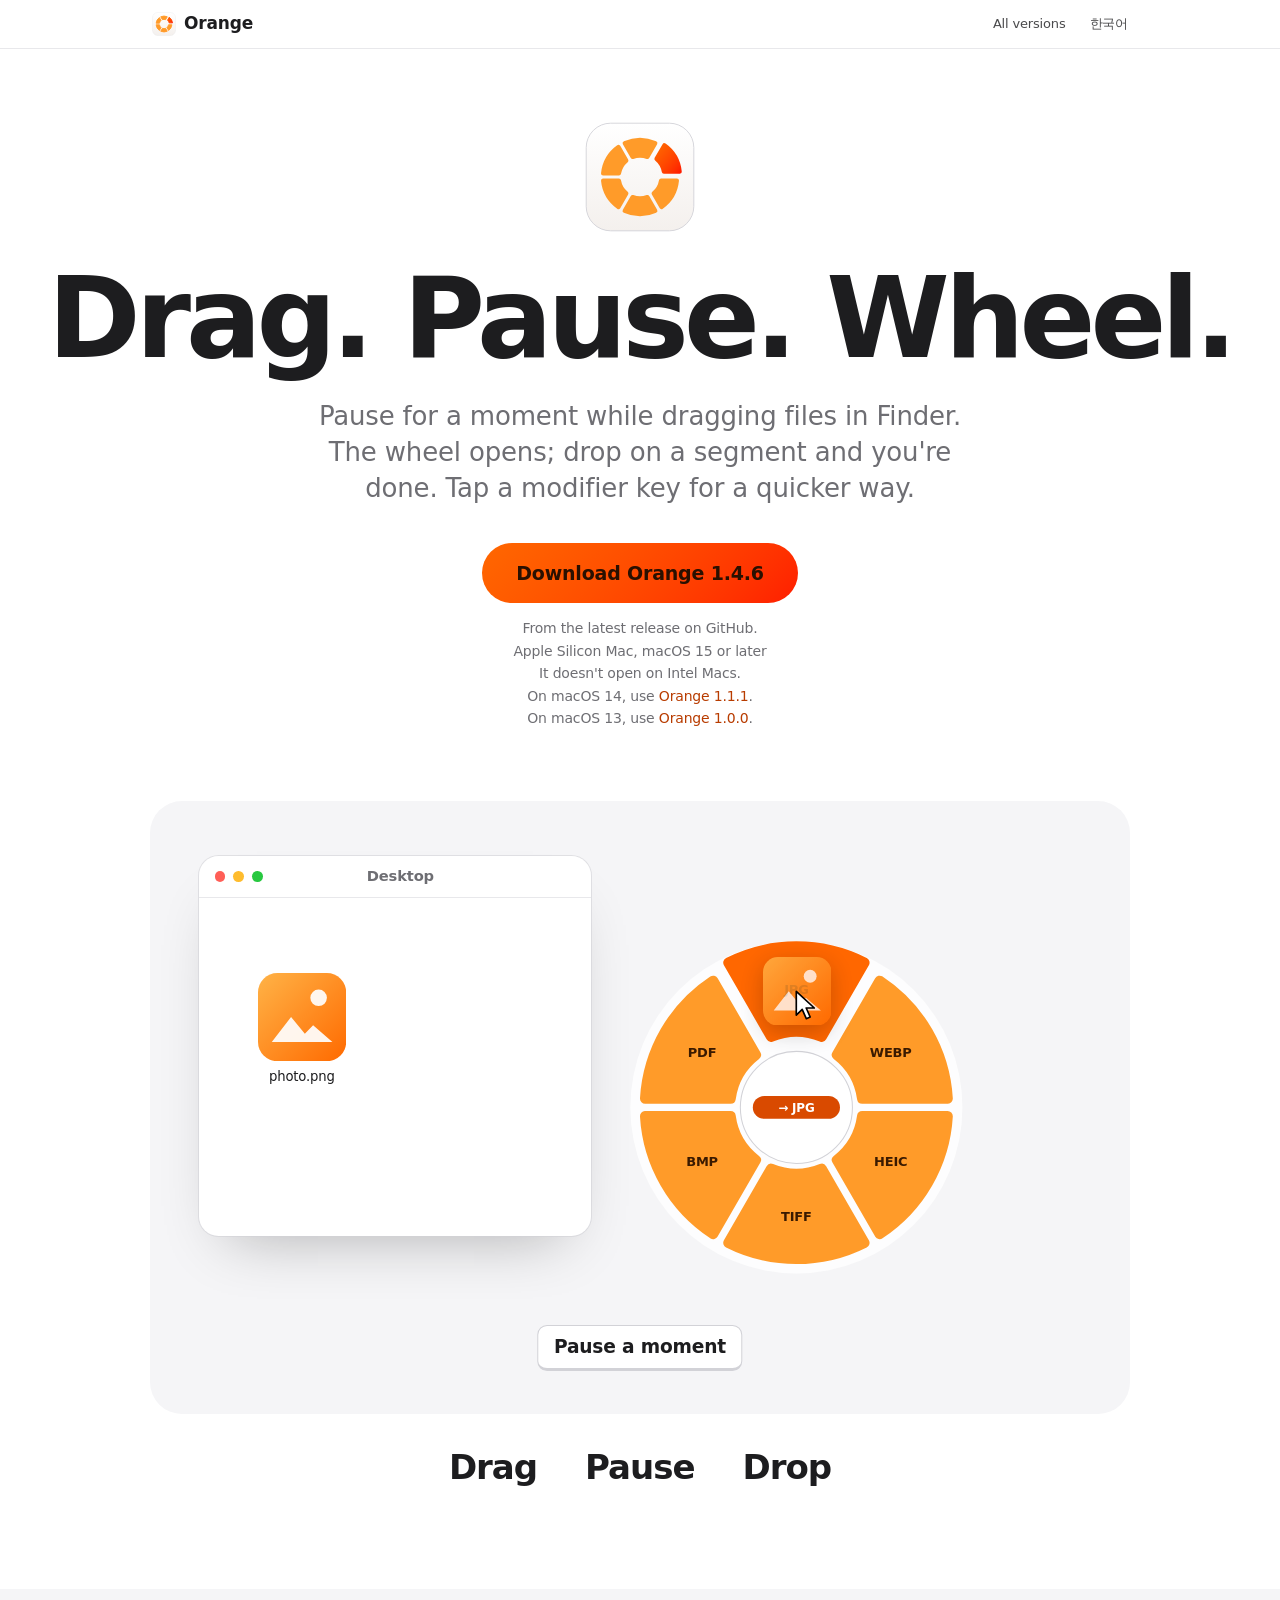
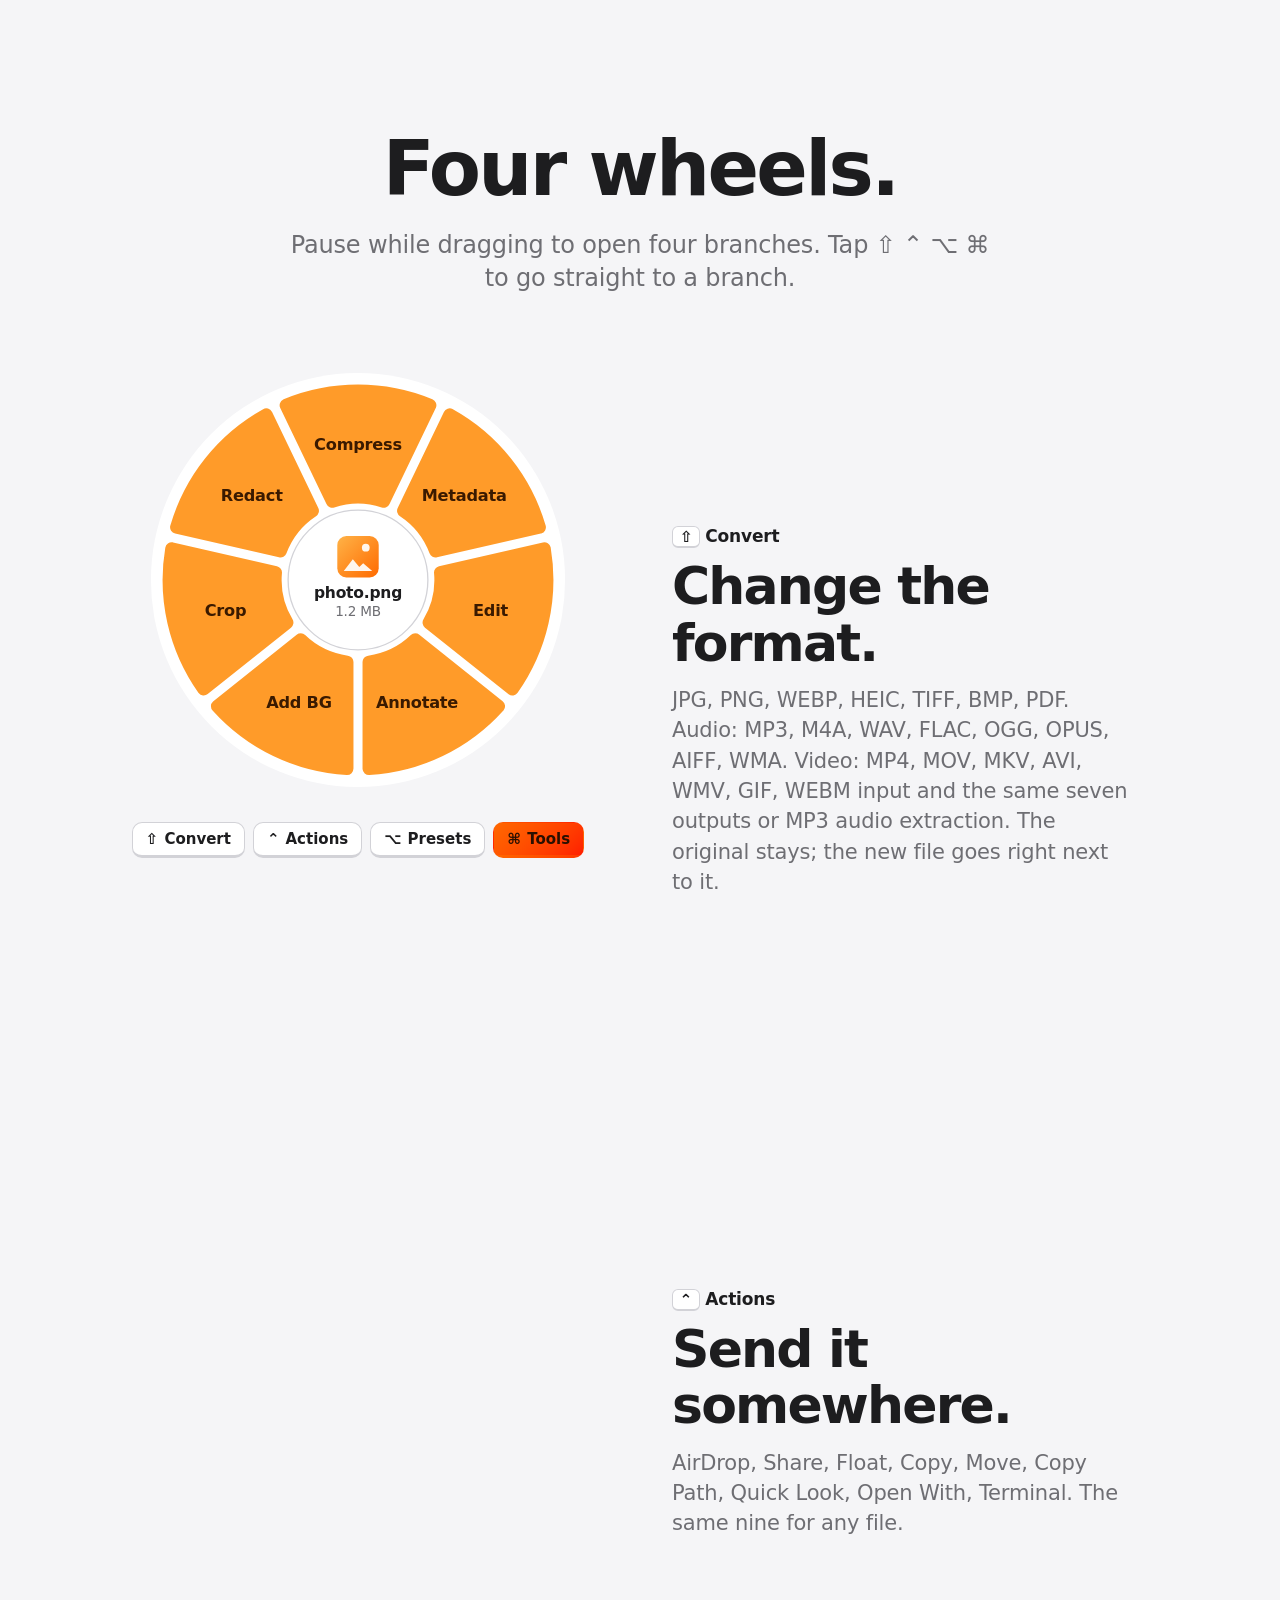
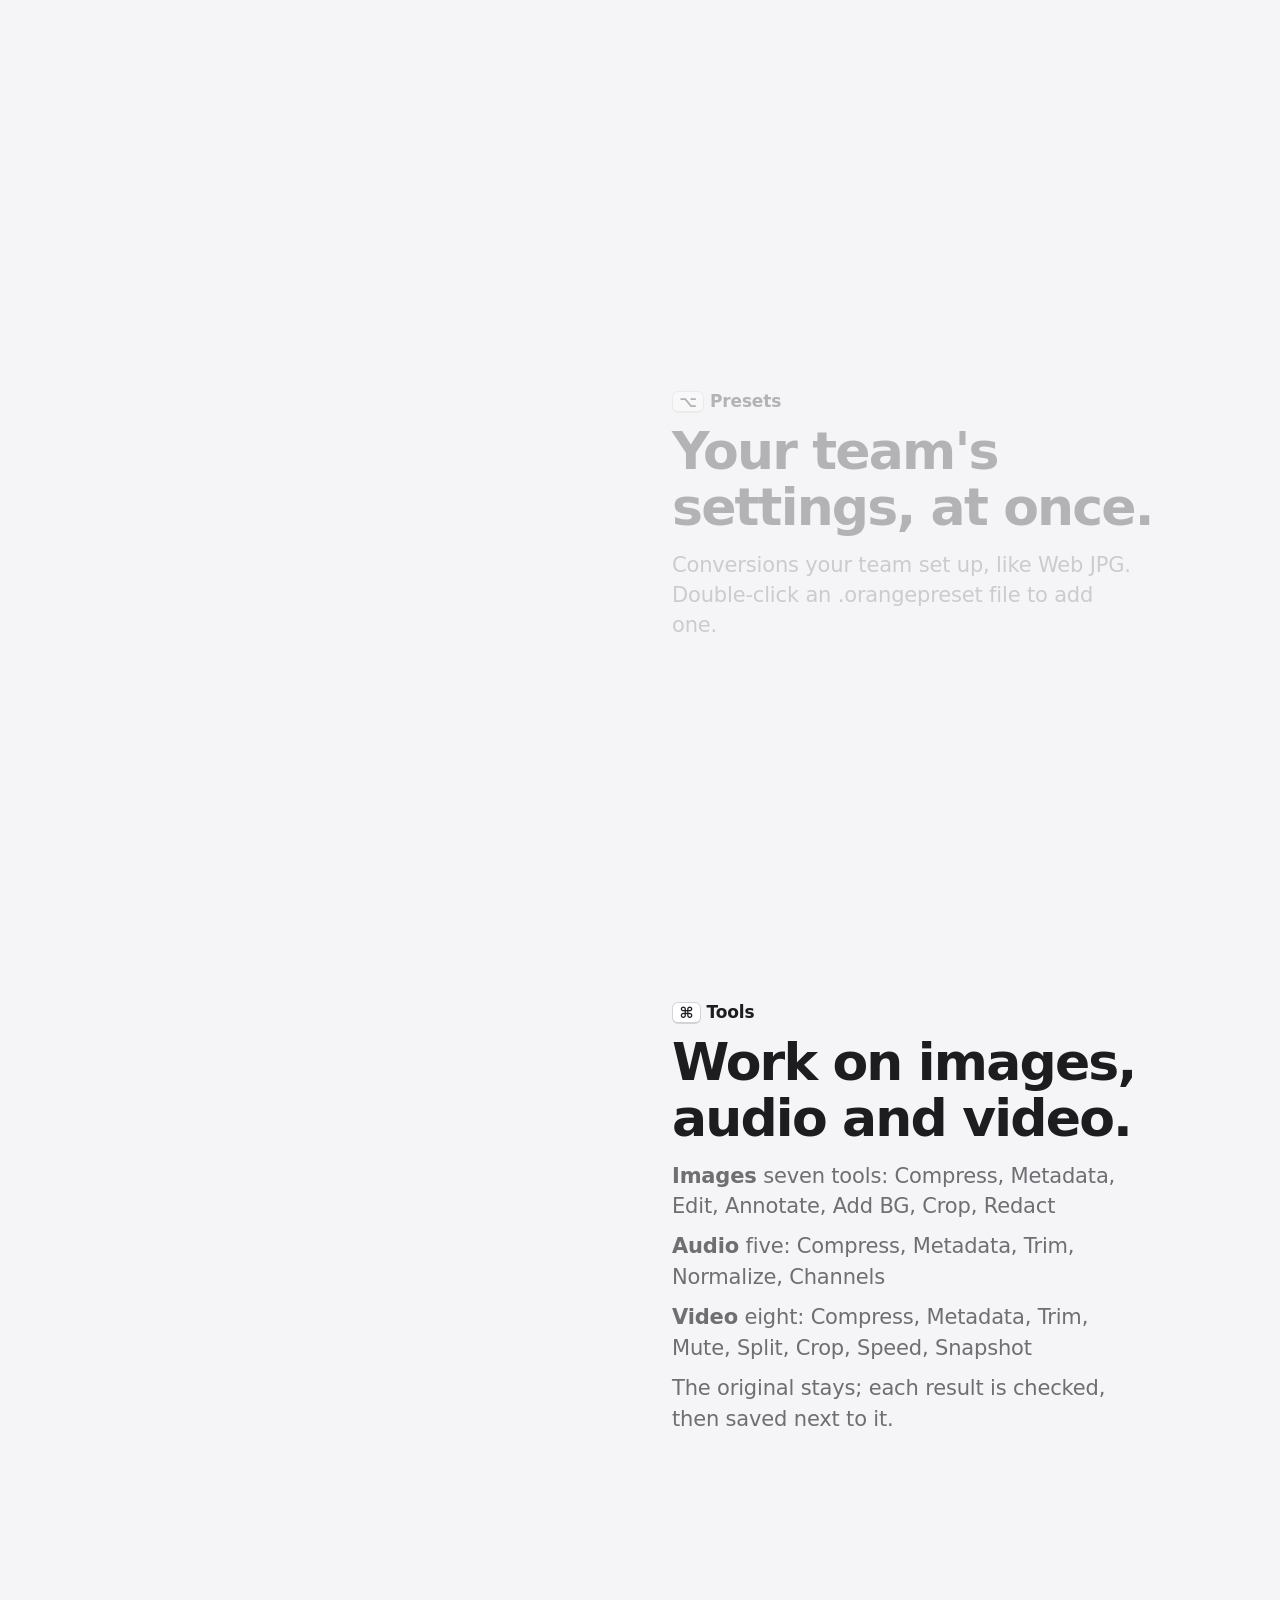
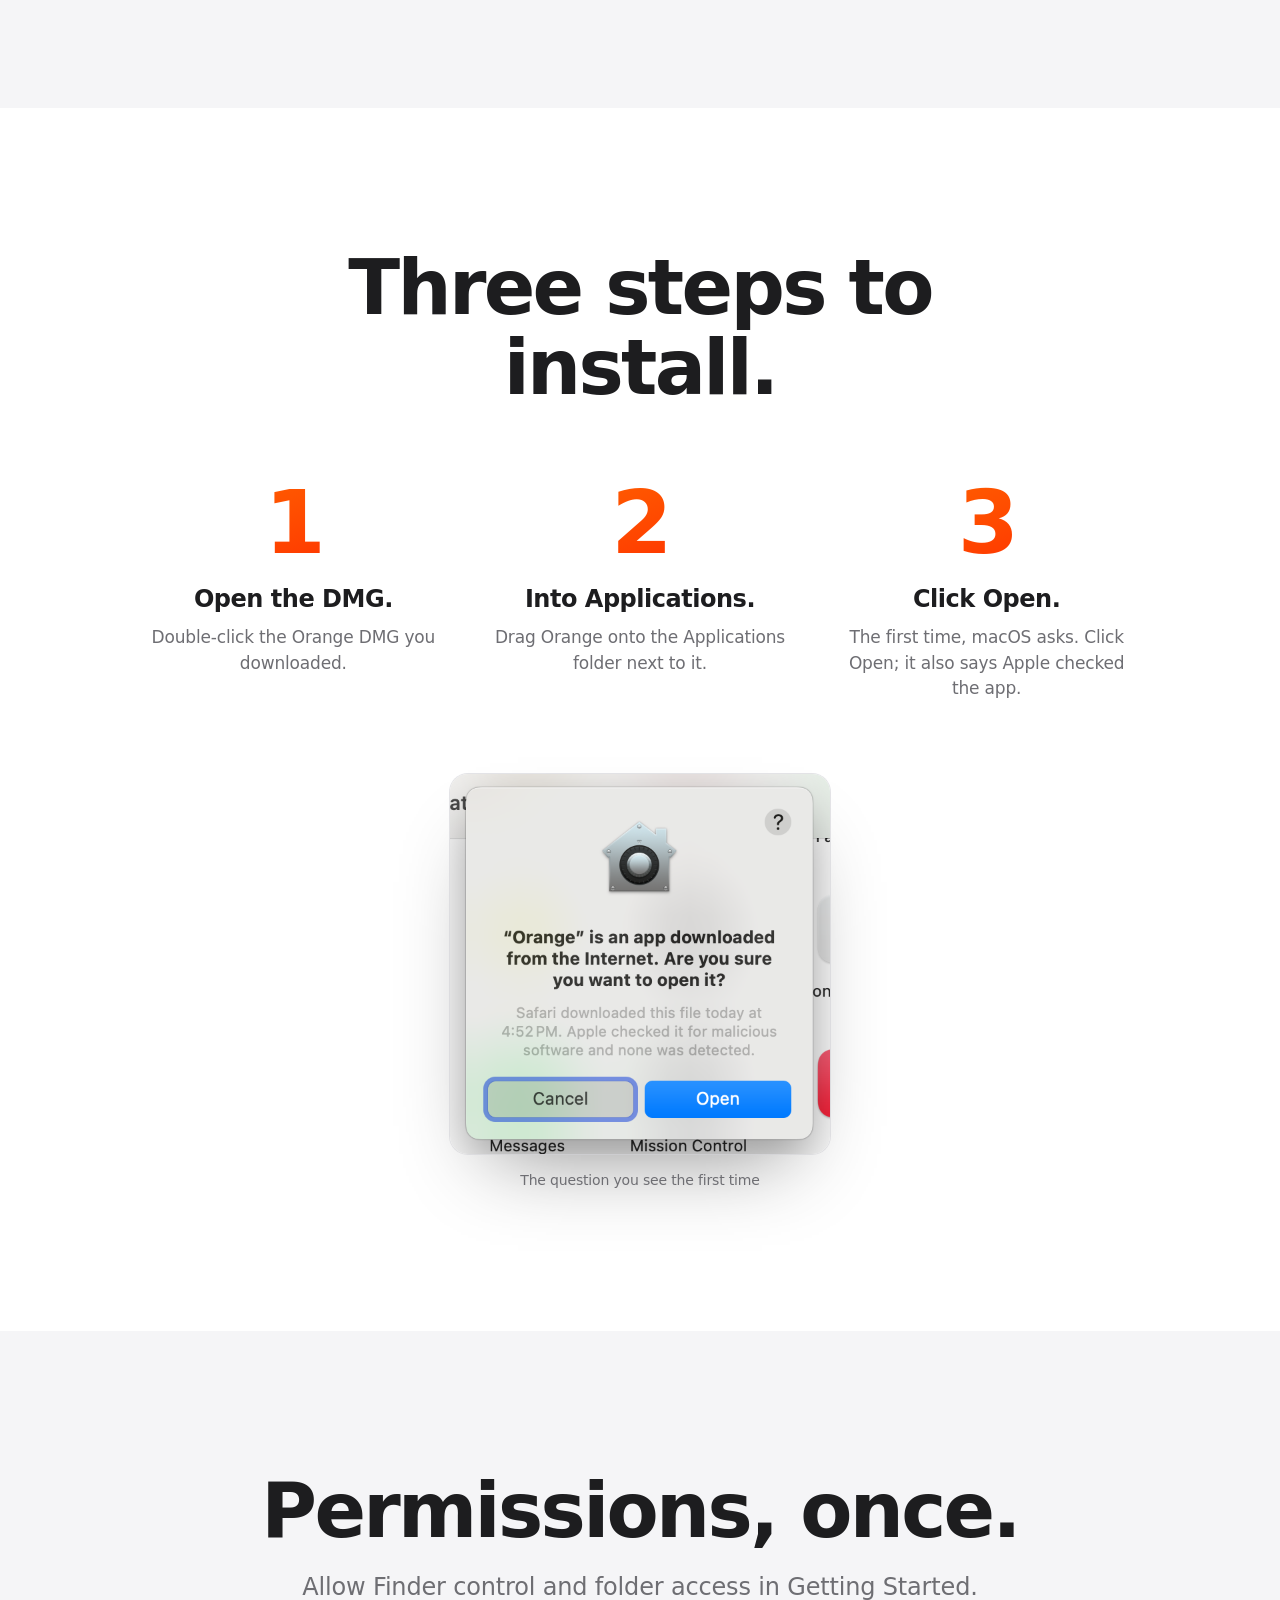
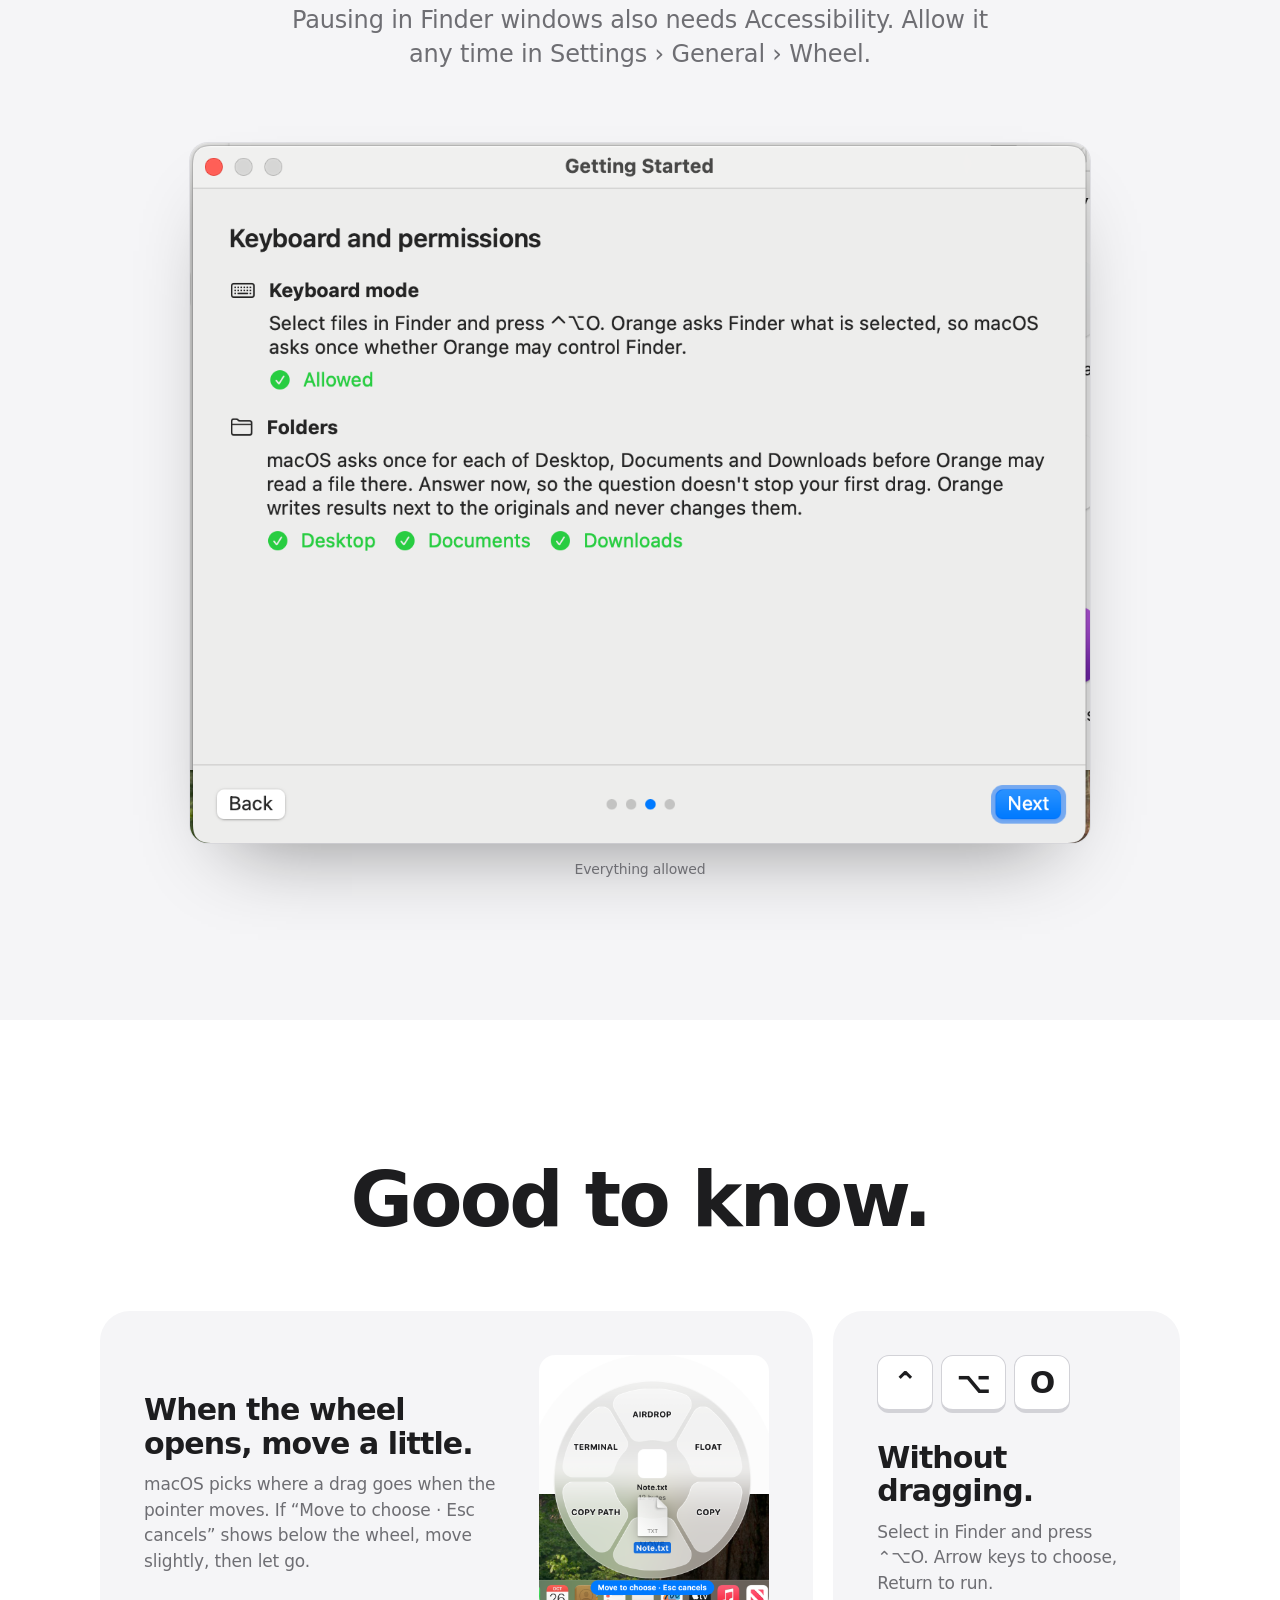
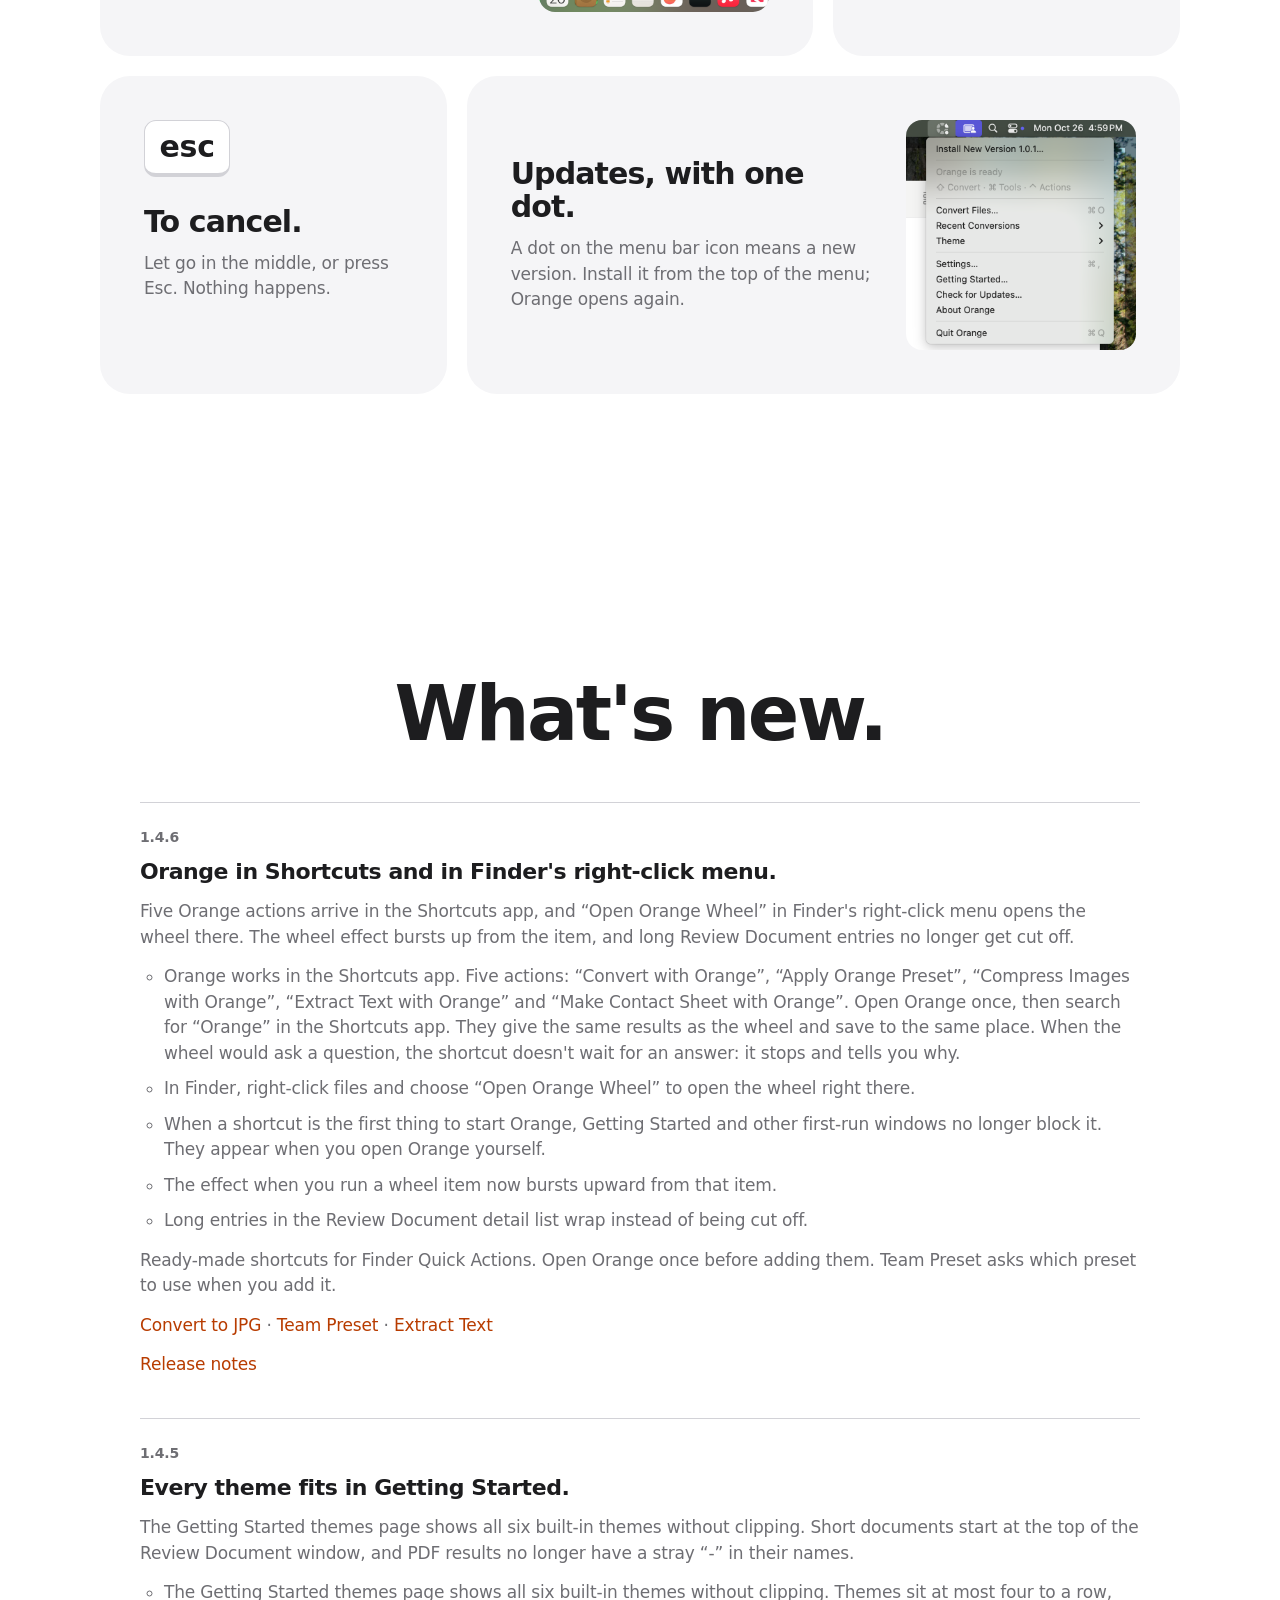
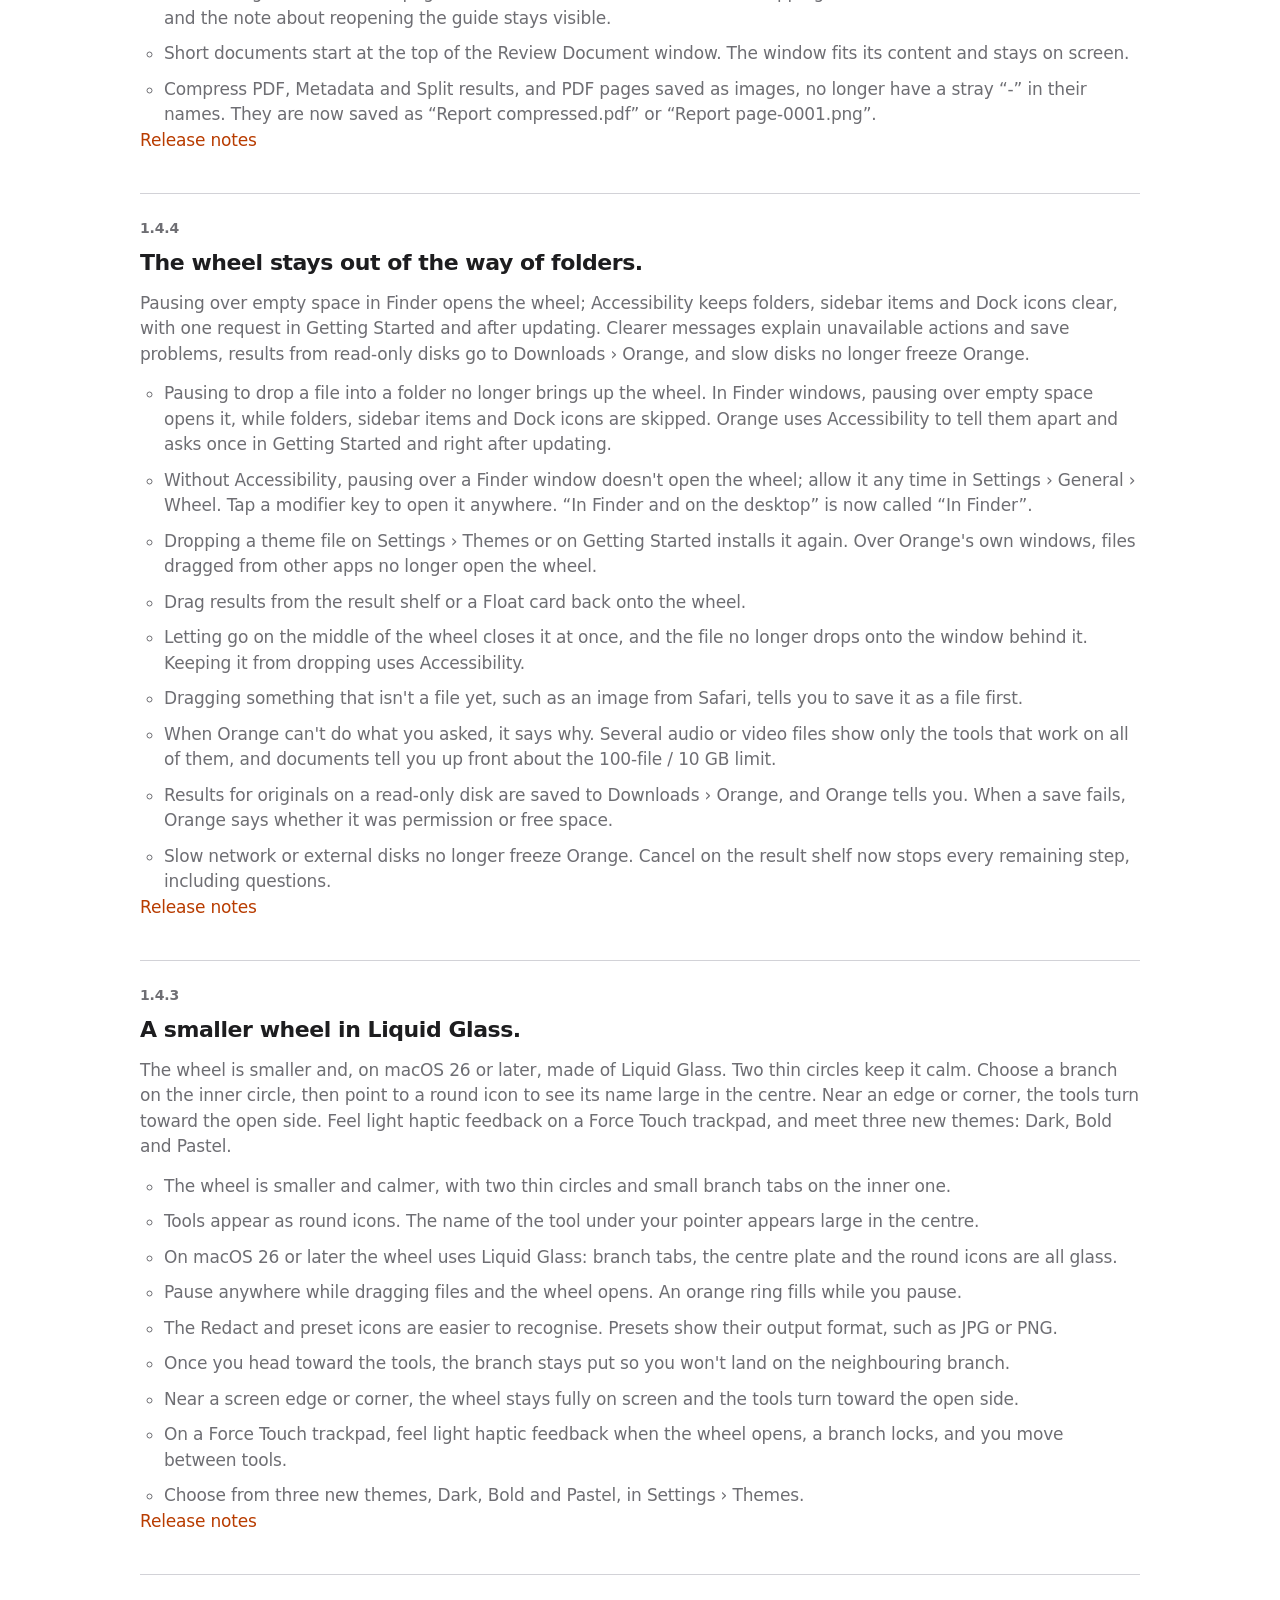
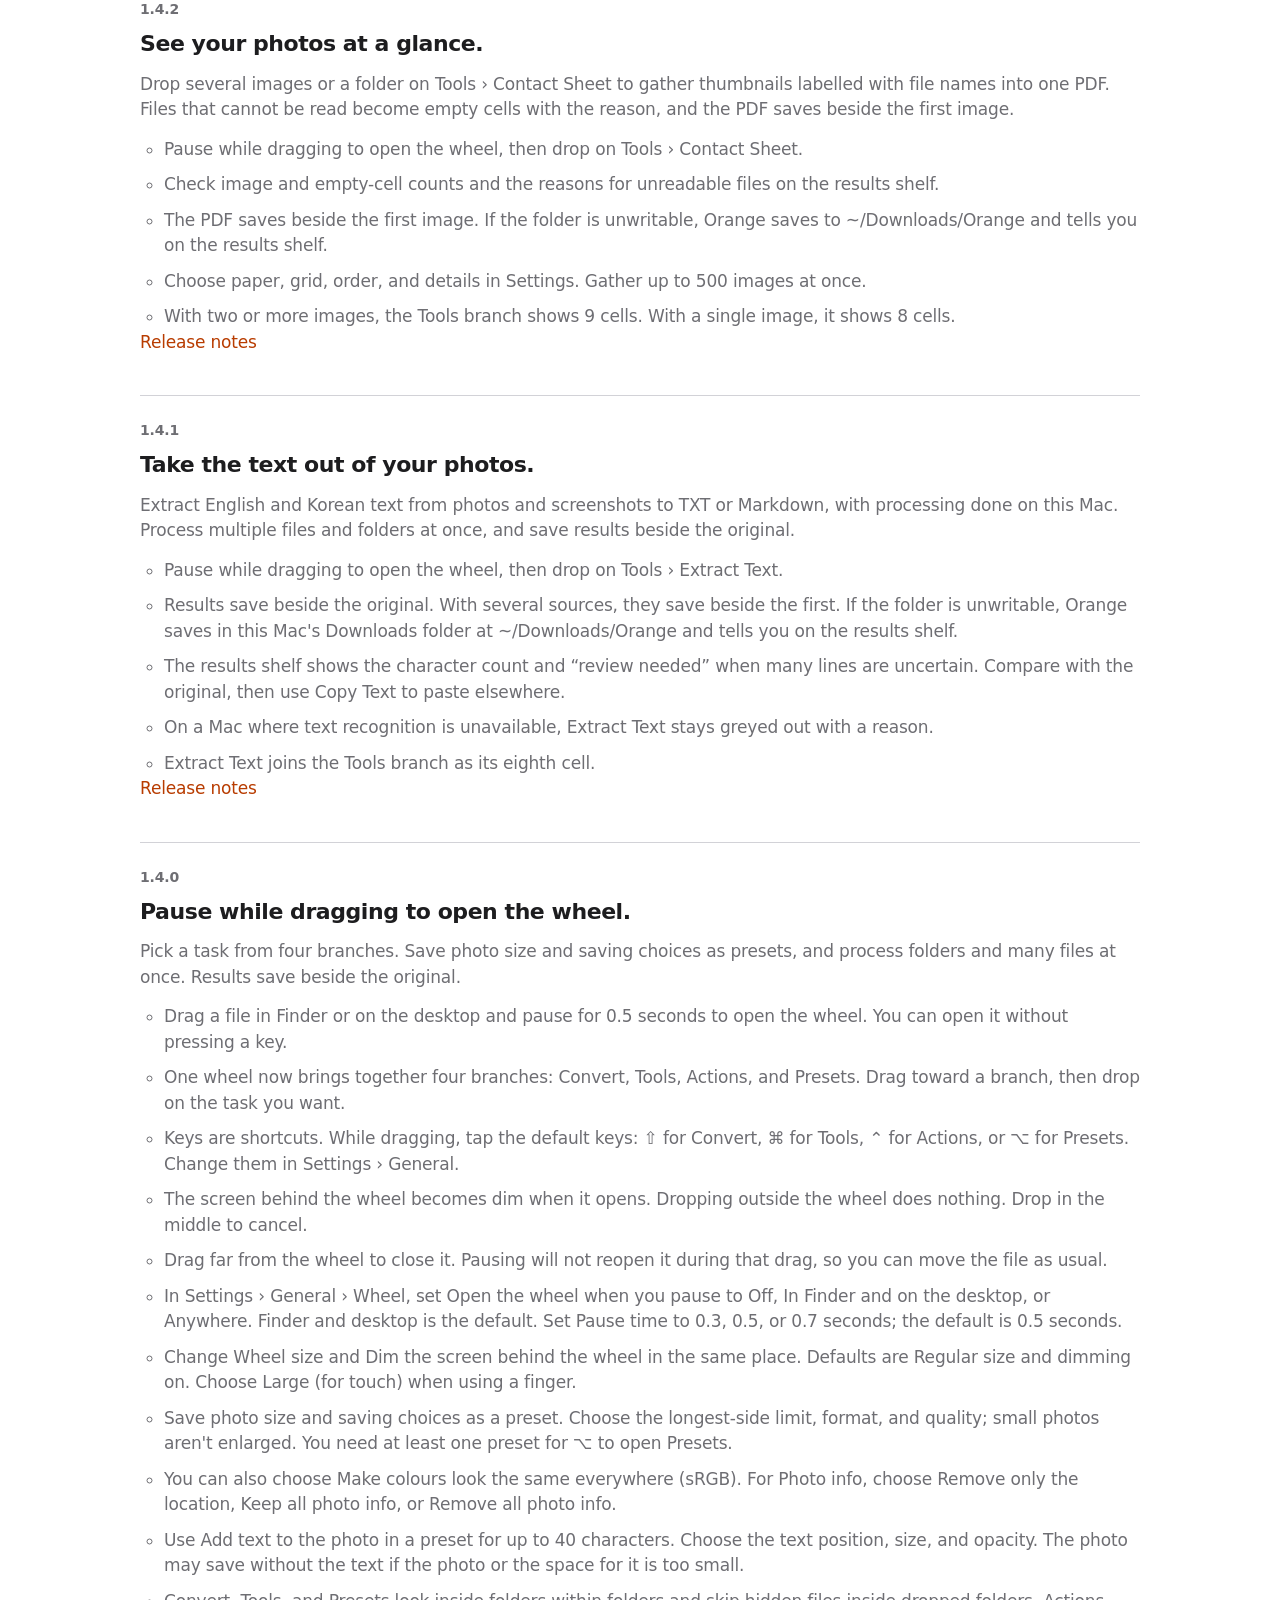
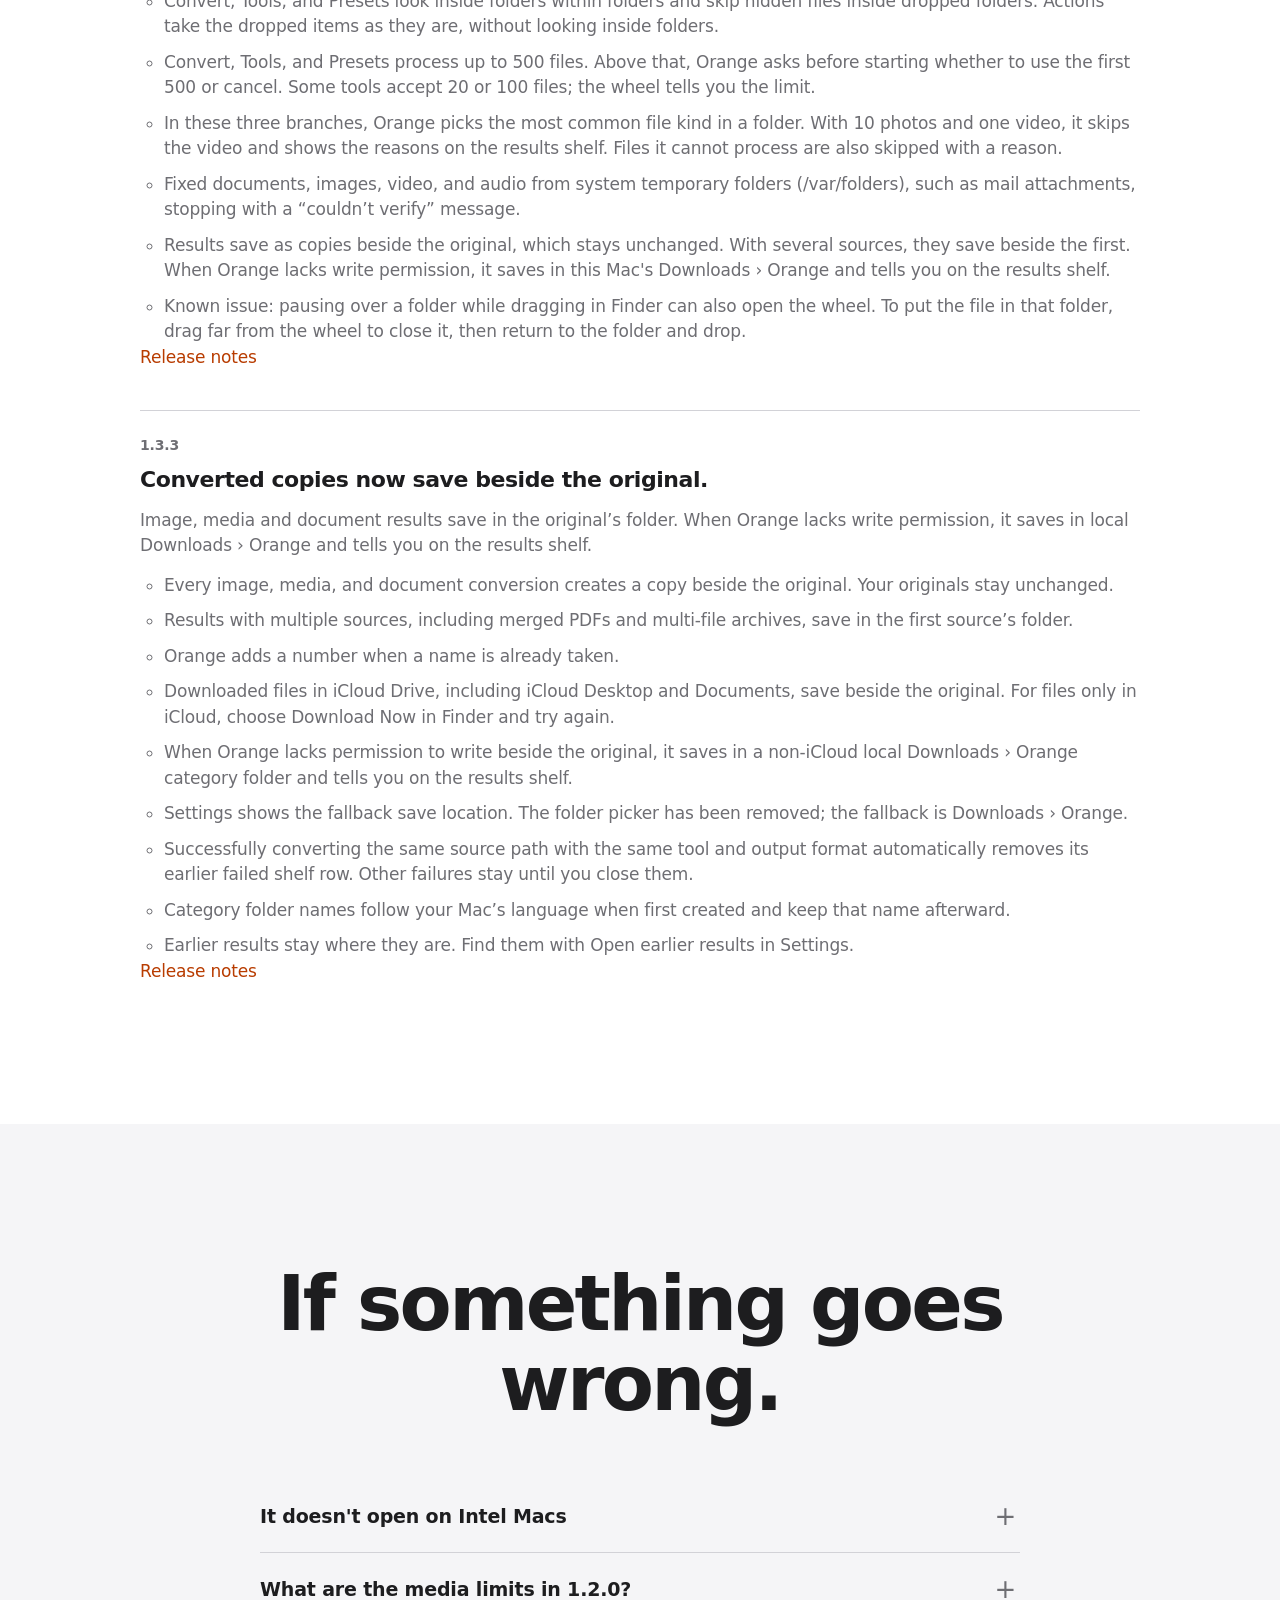
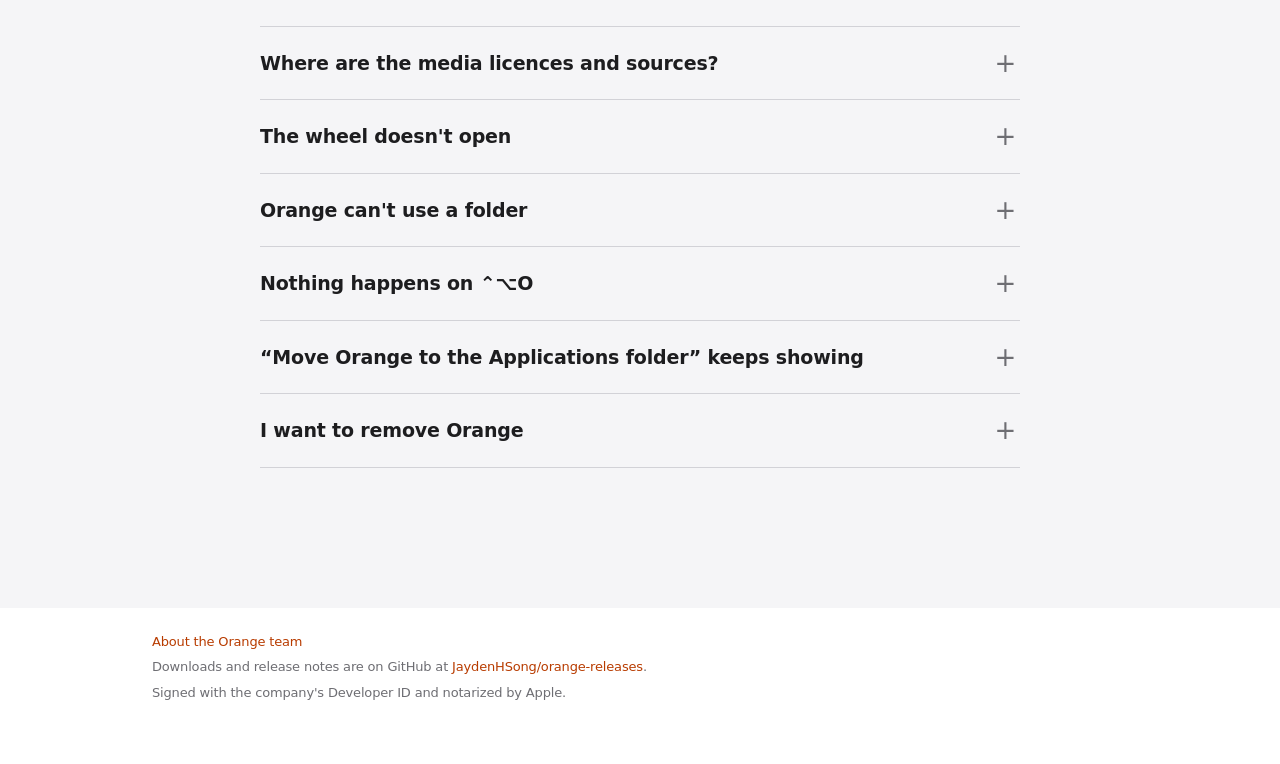
==== commit 9a397f8c: "site: Orange 1.4.6 — Shortcuts actions and Finder's Open Orange Wheel" ====
--- a/docs/index.html
+++ b/docs/index.html
@@ -46,7 +46,7 @@
     <h1>Drag. Pause. Wheel.</h1>
     <p class="lede">Pause for a moment while dragging files in Finder. The wheel opens; drop on a segment and you're done. Tap a modifier key for a quicker way.</p>
     <div class="cta">
-      <a class="get" id="get" href="https://github.com/JaydenHSong/orange-releases/releases/tag/v1.4.5"><span id="get-label">Download Orange 1.4.5</span></a>
+      <a class="get" id="get" href="https://github.com/JaydenHSong/orange-releases/releases/tag/v1.4.6"><span id="get-label">Download Orange 1.4.6</span></a>
       <p class="get-meta"><span id="get-meta">From the latest release on GitHub.</span><br>Apple Silicon Mac, macOS 15 or later<br>It doesn't open on Intel Macs.<br>On macOS 14, use <a href="https://github.com/JaydenHSong/orange-releases/releases/tag/v1.1.1">Orange 1.1.1</a>.<br>On macOS 13, use <a href="https://github.com/JaydenHSong/orange-releases/releases/tag/v1.0.0">Orange 1.0.0</a>.</p>
     </div>
     <div class="stage" id="stage" role="img" aria-label="A file is dragged and paused, the wheel opens, and dropping on JPG puts a JPG file next to the original">
@@ -124,6 +124,7 @@
   <section class="news" aria-labelledby="news-heading">
     <div class="center reveal"><h2 id="news-heading">What's new.</h2></div>
     <ul class="release-list">
+<li class="release-featured"><p class="release-version">1.4.6</p><h3>Orange in Shortcuts and in Finder&#x27;s right-click menu.</h3><p>Five Orange actions arrive in the Shortcuts app, and “Open Orange Wheel” in Finder&#x27;s right-click menu opens the wheel there. The wheel effect bursts up from the item, and long Review Document entries no longer get cut off.</p><ul class="release-items"><li>Orange works in the Shortcuts app. Five actions: “Convert with Orange”, “Apply Orange Preset”, “Compress Images with Orange”, “Extract Text with Orange” and “Make Contact Sheet with Orange”. Open Orange once, then search for “Orange” in the Shortcuts app. They give the same results as the wheel and save to the same place. When the wheel would ask a question, the shortcut doesn&#x27;t wait for an answer: it stops and tells you why.</li><li>In Finder, right-click files and choose “Open Orange Wheel” to open the wheel right there.</li><li>When a shortcut is the first thing to start Orange, Getting Started and other first-run windows no longer block it. They appear when you open Orange yourself.</li><li>The effect when you run a wheel item now bursts upward from that item.</li><li>Long entries in the Review Document detail list wrap instead of being cut off.</li></ul><p class="release-shortcuts-note">Ready-made shortcuts for Finder Quick Actions. Open Orange once before adding them. Team Preset asks which preset to use when you add it.</p><p class="release-shortcuts"><a href="shortcuts/convert-to-jpg.shortcut" download>Convert to JPG</a> · <a href="shortcuts/team-preset.shortcut" download>Team Preset</a> · <a href="shortcuts/extract-text.shortcut" download>Extract Text</a></p><a href="https://github.com/JaydenHSong/orange-releases/releases/tag/v1.4.6">Release notes</a></li>
 <li class="release-featured"><p class="release-version">1.4.5</p><h3>Every theme fits in Getting Started.</h3><p>The Getting Started themes page shows all six built-in themes without clipping. Short documents start at the top of the Review Document window, and PDF results no longer have a stray “-” in their names.</p><ul class="release-items"><li>The Getting Started themes page shows all six built-in themes without clipping. Themes sit at most four to a row, and the note about reopening the guide stays visible.</li><li>Short documents start at the top of the Review Document window. The window fits its content and stays on screen.</li><li>Compress PDF, Metadata and Split results, and PDF pages saved as images, no longer have a stray “-” in their names. They are now saved as “Report compressed.pdf” or “Report page-0001.png”.</li></ul><a href="https://github.com/JaydenHSong/orange-releases/releases/tag/v1.4.5">Release notes</a></li>
 <li class="release-featured"><p class="release-version">1.4.4</p><h3>The wheel stays out of the way of folders.</h3><p>Pausing over empty space in Finder opens the wheel; Accessibility keeps folders, sidebar items and Dock icons clear, with one request in Getting Started and after updating. Clearer messages explain unavailable actions and save problems, results from read-only disks go to Downloads › Orange, and slow disks no longer freeze Orange.</p><ul class="release-items"><li>Pausing to drop a file into a folder no longer brings up the wheel. In Finder windows, pausing over empty space opens it, while folders, sidebar items and Dock icons are skipped. Orange uses Accessibility to tell them apart and asks once in Getting Started and right after updating.</li><li>Without Accessibility, pausing over a Finder window doesn&#x27;t open the wheel; allow it any time in Settings › General › Wheel. Tap a modifier key to open it anywhere. “In Finder and on the desktop” is now called “In Finder”.</li><li>Dropping a theme file on Settings › Themes or on Getting Started installs it again. Over Orange&#x27;s own windows, files dragged from other apps no longer open the wheel.</li><li>Drag results from the result shelf or a Float card back onto the wheel.</li><li>Letting go on the middle of the wheel closes it at once, and the file no longer drops onto the window behind it. Keeping it from dropping uses Accessibility.</li><li>Dragging something that isn&#x27;t a file yet, such as an image from Safari, tells you to save it as a file first.</li><li>When Orange can&#x27;t do what you asked, it says why. Several audio or video files show only the tools that work on all of them, and documents tell you up front about the 100-file / 10 GB limit.</li><li>Results for originals on a read-only disk are saved to Downloads › Orange, and Orange tells you. When a save fails, Orange says whether it was permission or free space.</li><li>Slow network or external disks no longer freeze Orange. Cancel on the result shelf now stops every remaining step, including questions.</li></ul><a href="https://github.com/JaydenHSong/orange-releases/releases/tag/v1.4.4">Release notes</a></li>
 <li class="release-featured"><p class="release-version">1.4.3</p><h3>A smaller wheel in Liquid Glass.</h3><p>The wheel is smaller and, on macOS 26 or later, made of Liquid Glass. Two thin circles keep it calm. Choose a branch on the inner circle, then point to a round icon to see its name large in the centre. Near an edge or corner, the tools turn toward the open side. Feel light haptic feedback on a Force Touch trackpad, and meet three new themes: Dark, Bold and Pastel.</p><ul class="release-items"><li>The wheel is smaller and calmer, with two thin circles and small branch tabs on the inner one.</li><li>Tools appear as round icons. The name of the tool under your pointer appears large in the centre.</li><li>On macOS 26 or later the wheel uses Liquid Glass: branch tabs, the centre plate and the round icons are all glass.</li><li>Pause anywhere while dragging files and the wheel opens. An orange ring fills while you pause.</li><li>The Redact and preset icons are easier to recognise. Presets show their output format, such as JPG or PNG.</li><li>Once you head toward the tools, the branch stays put so you won&#x27;t land on the neighbouring branch.</li><li>Near a screen edge or corner, the wheel stays fully on screen and the tools turn toward the open side.</li><li>On a Force Touch trackpad, feel light haptic feedback when the wheel opens, a branch locks, and you move between tools.</li><li>Choose from three new themes, Dark, Bold and Pastel, in Settings › Themes.</li></ul><a href="https://github.com/JaydenHSong/orange-releases/releases/tag/v1.4.3">Release notes</a></li>
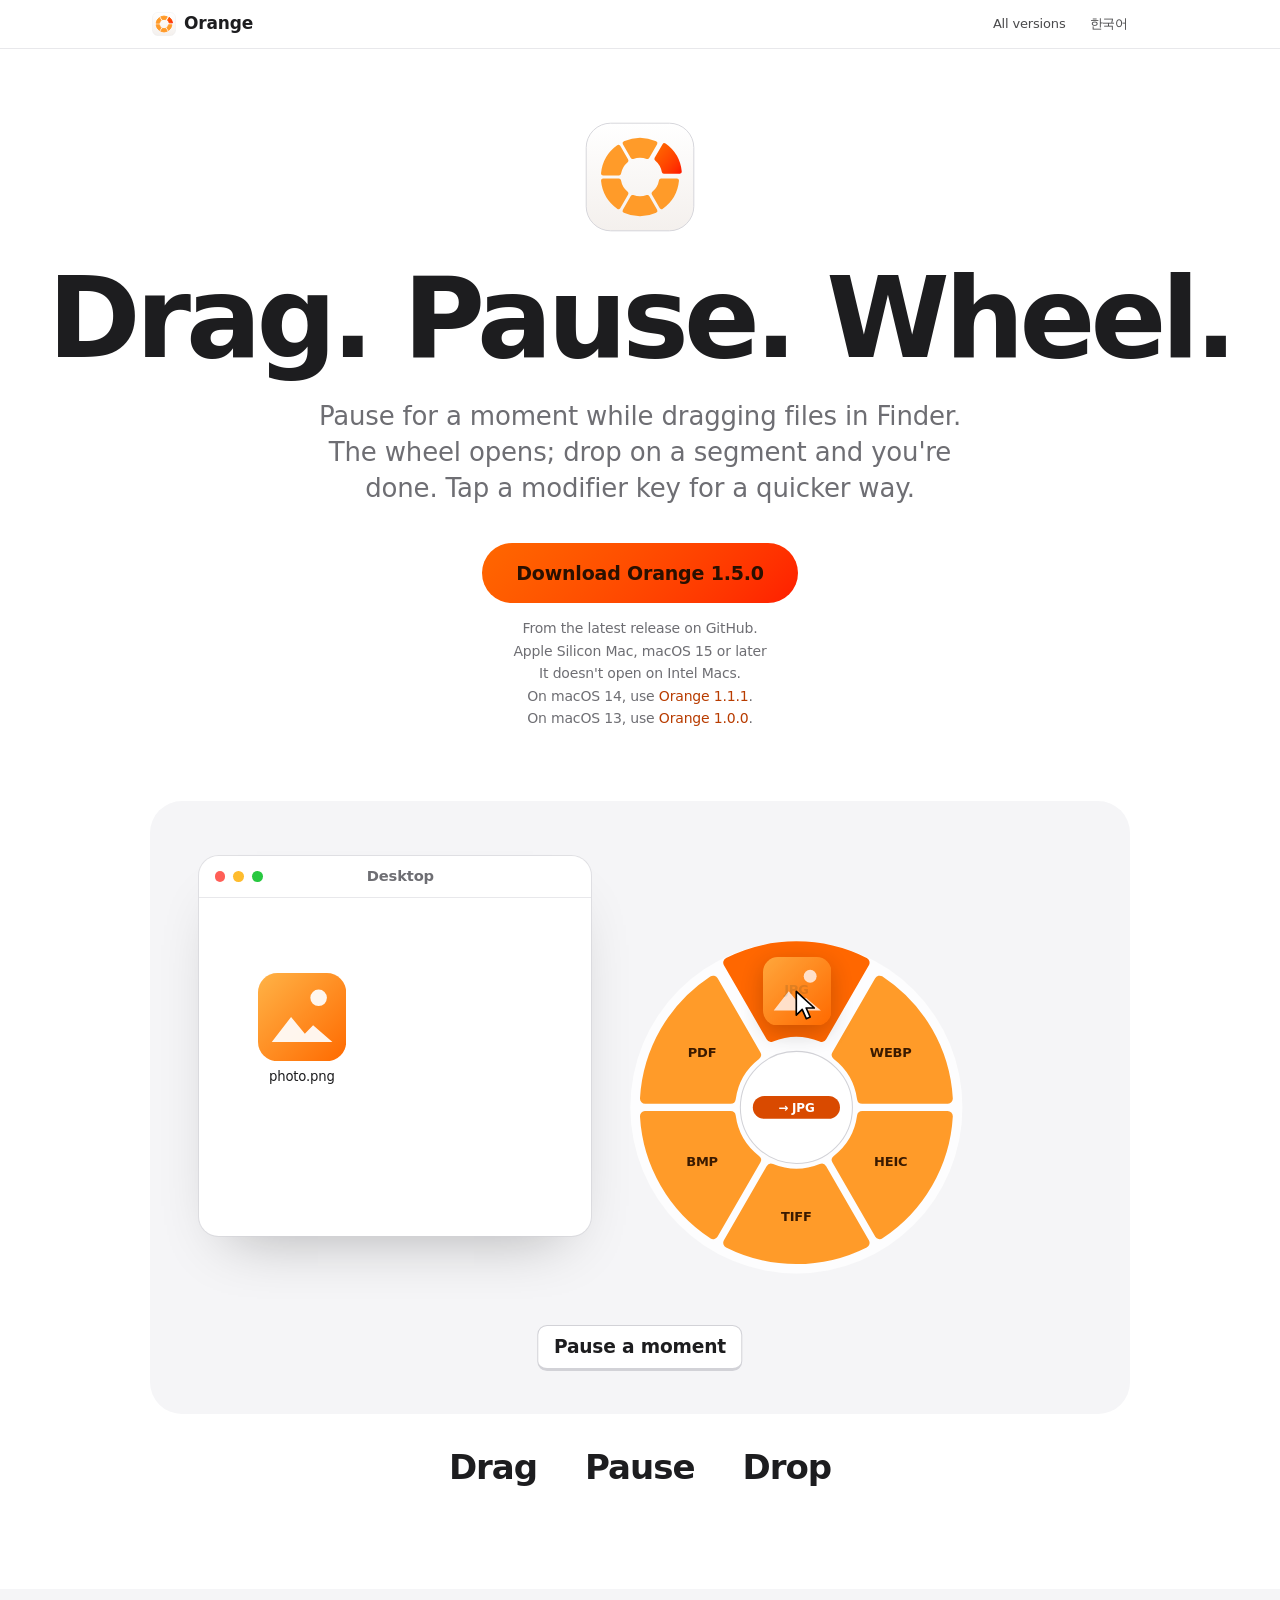
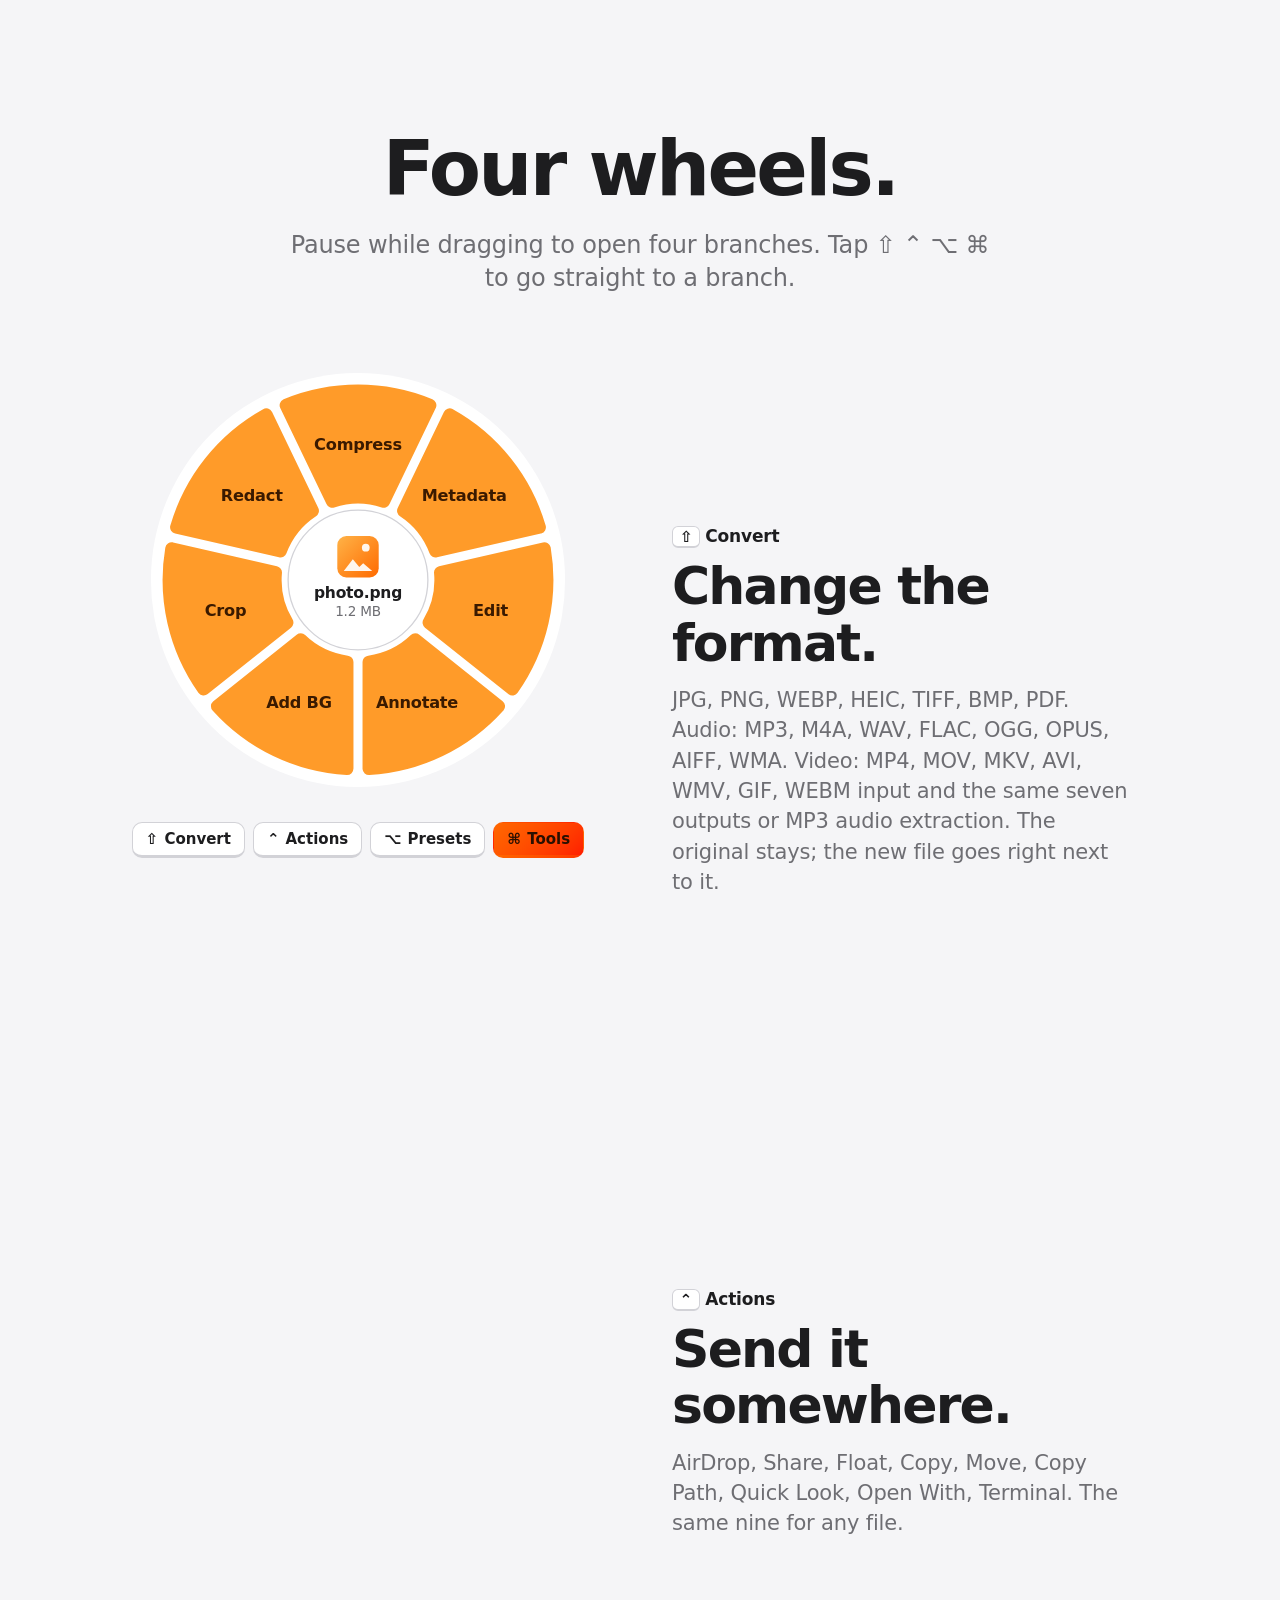
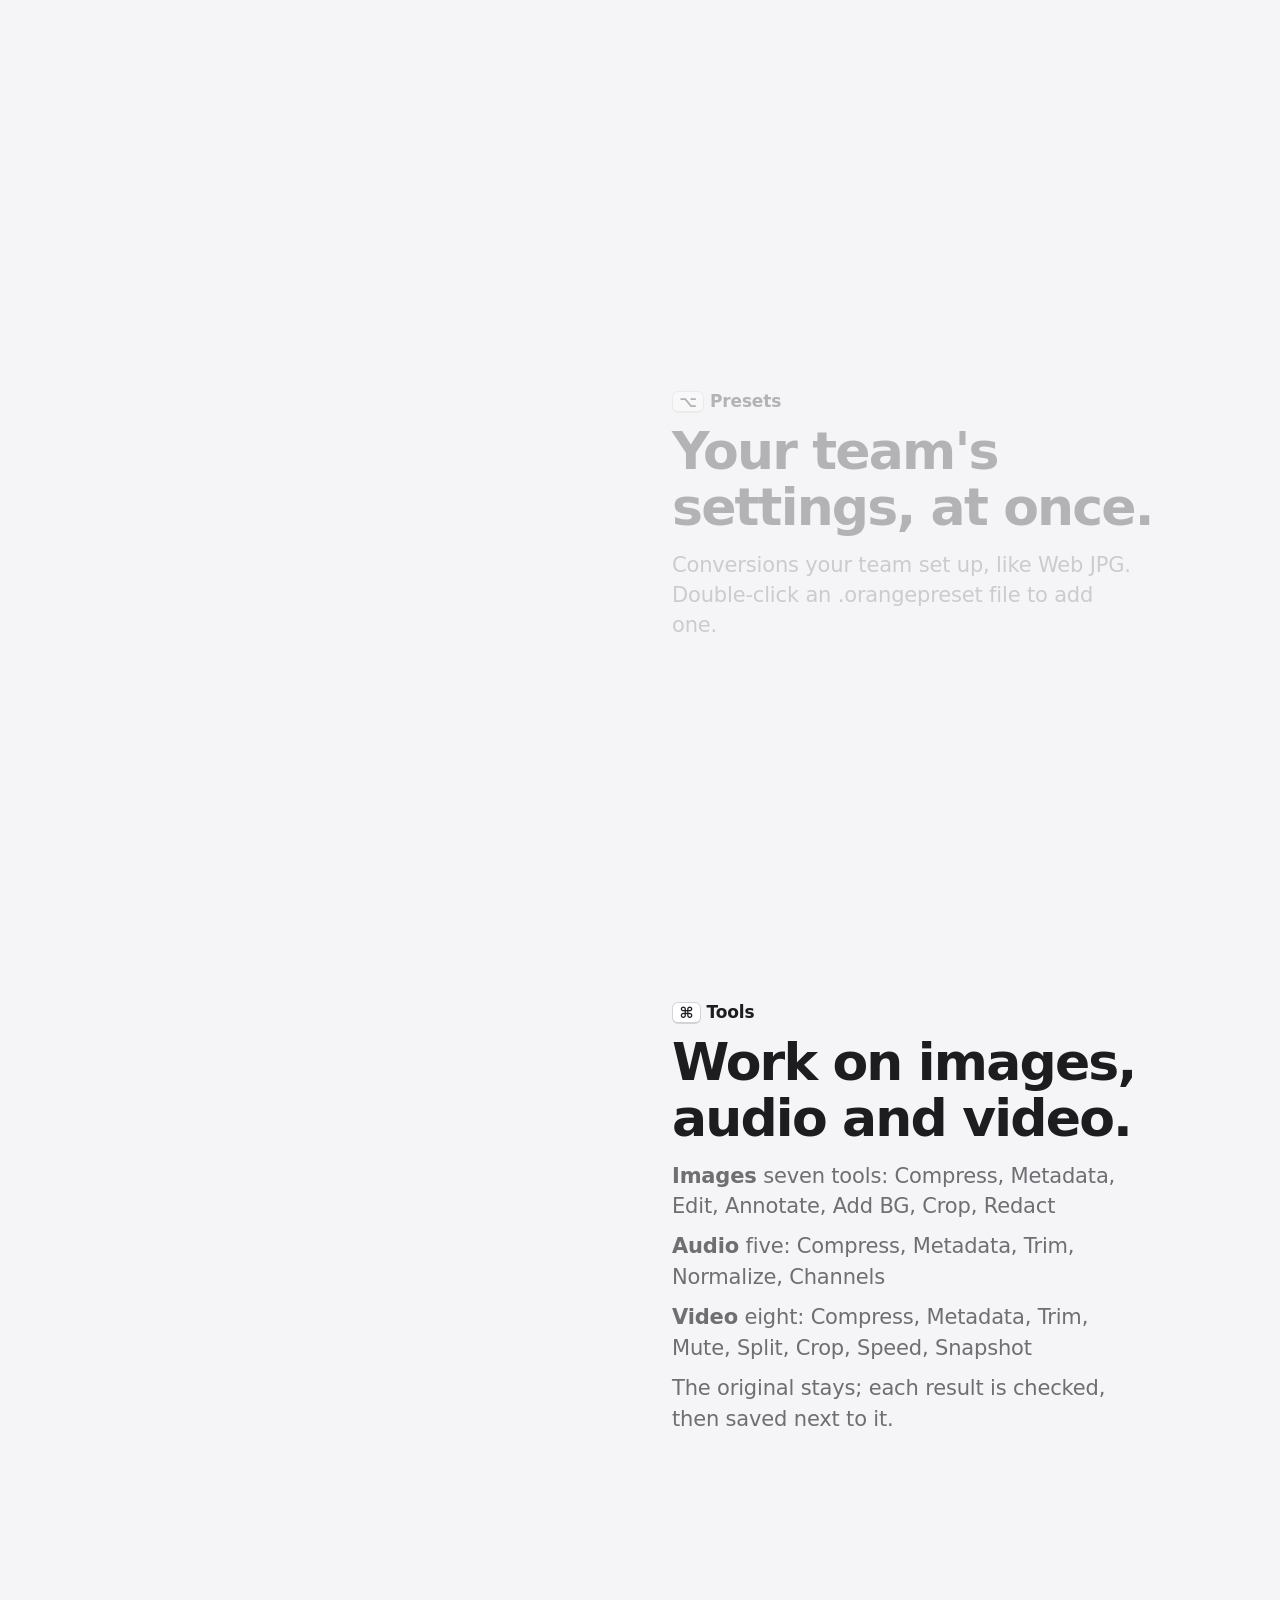
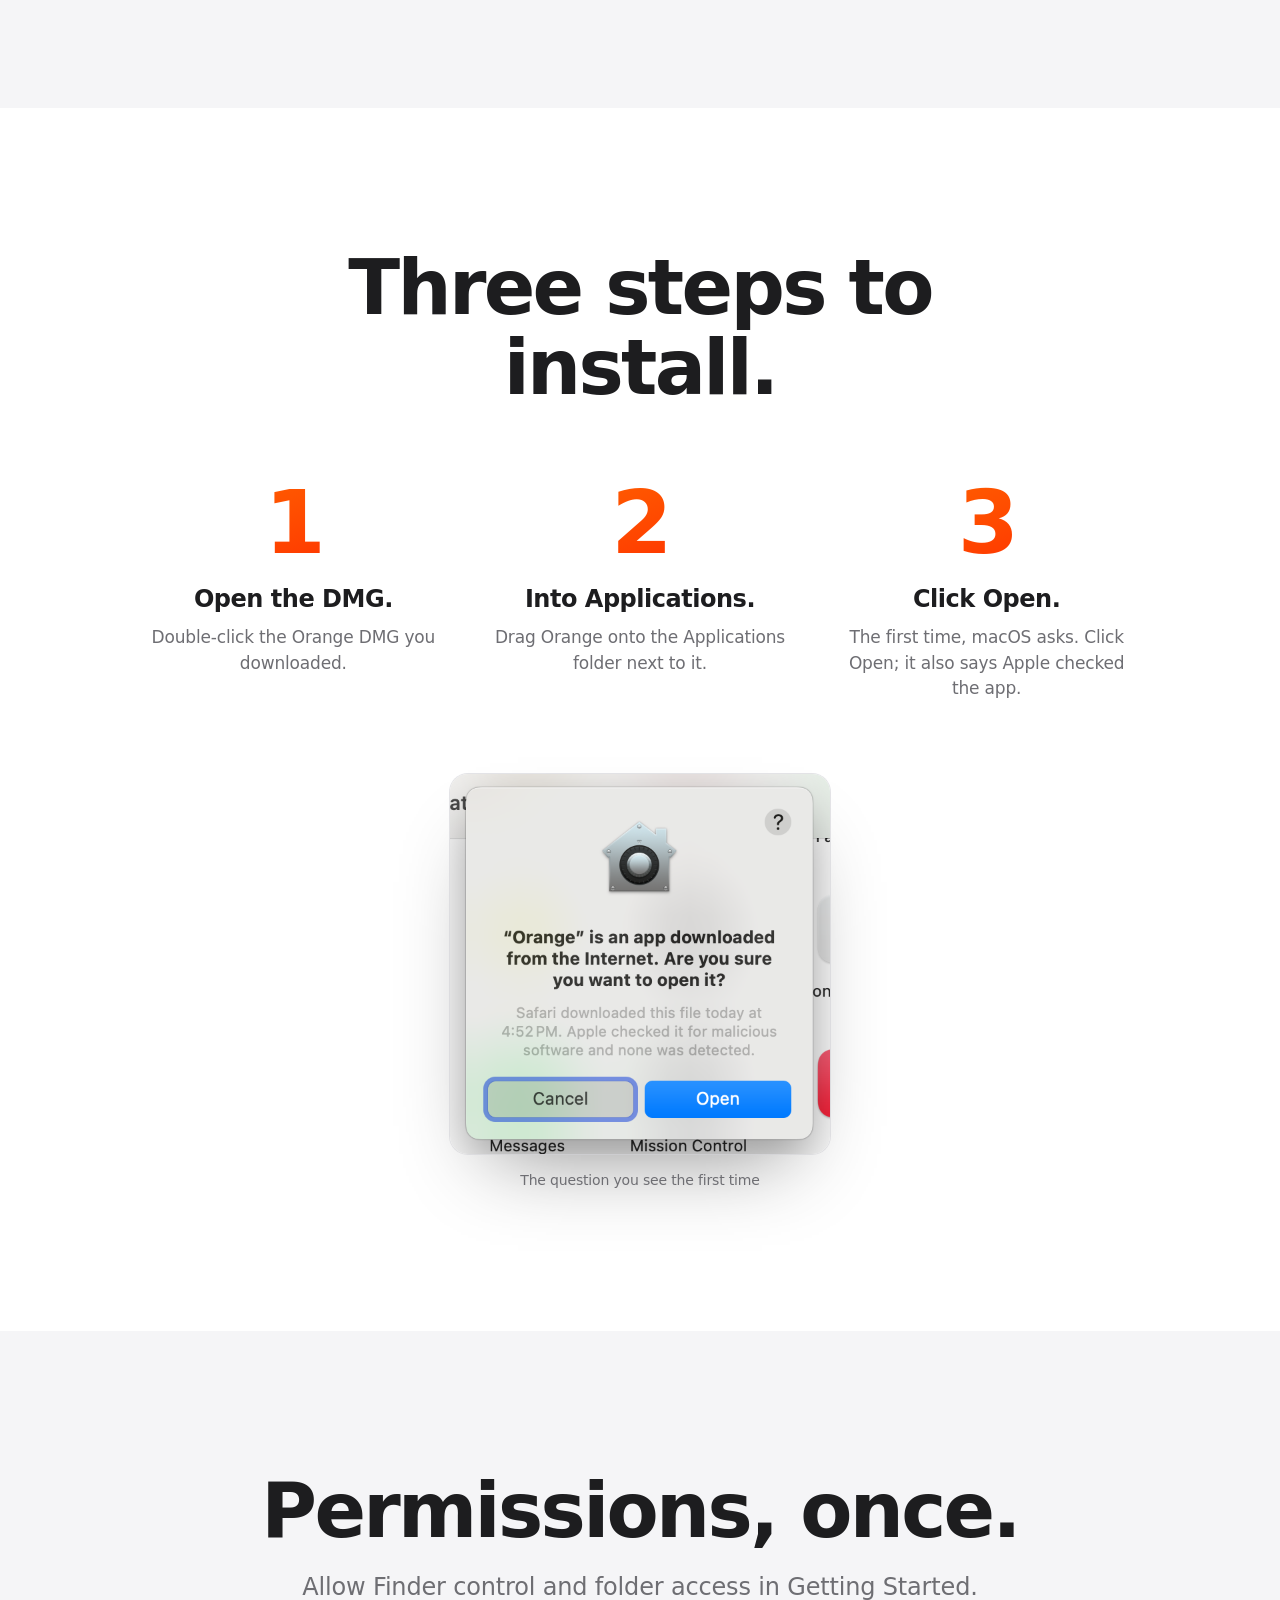
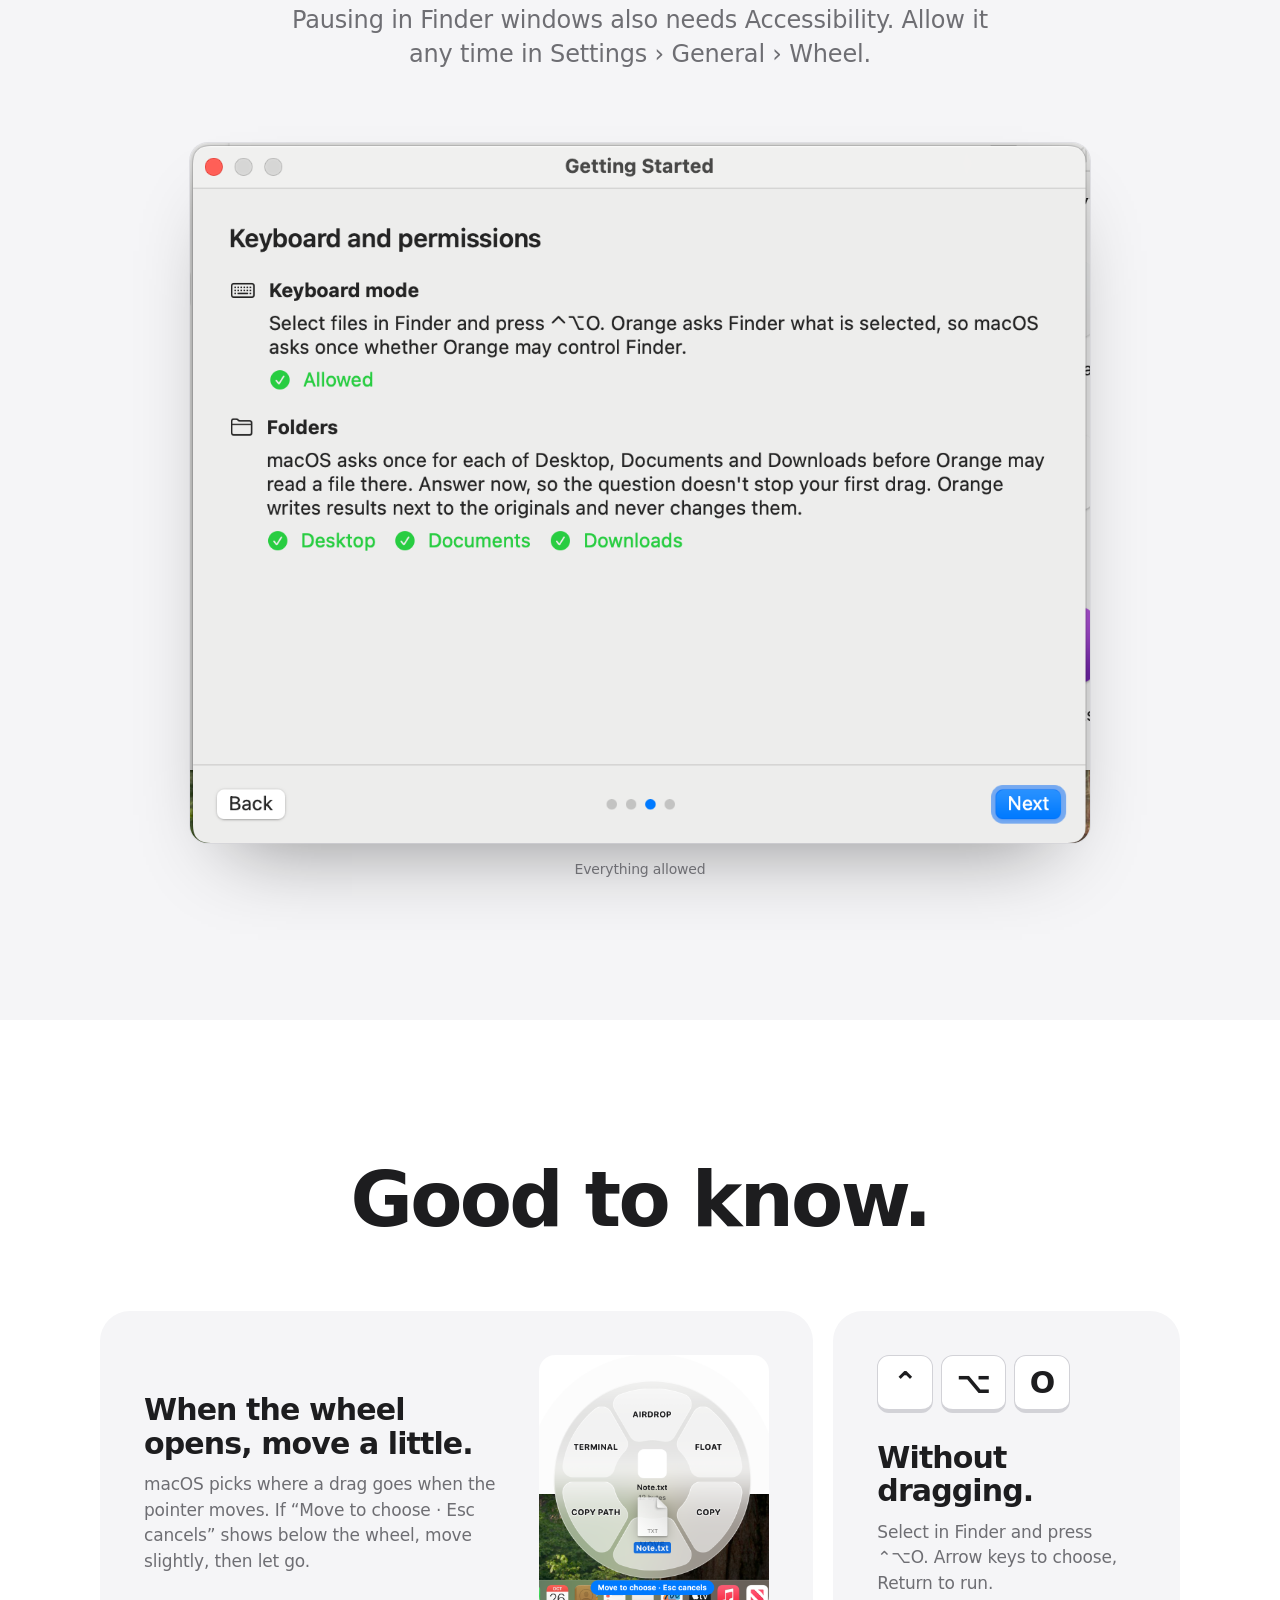
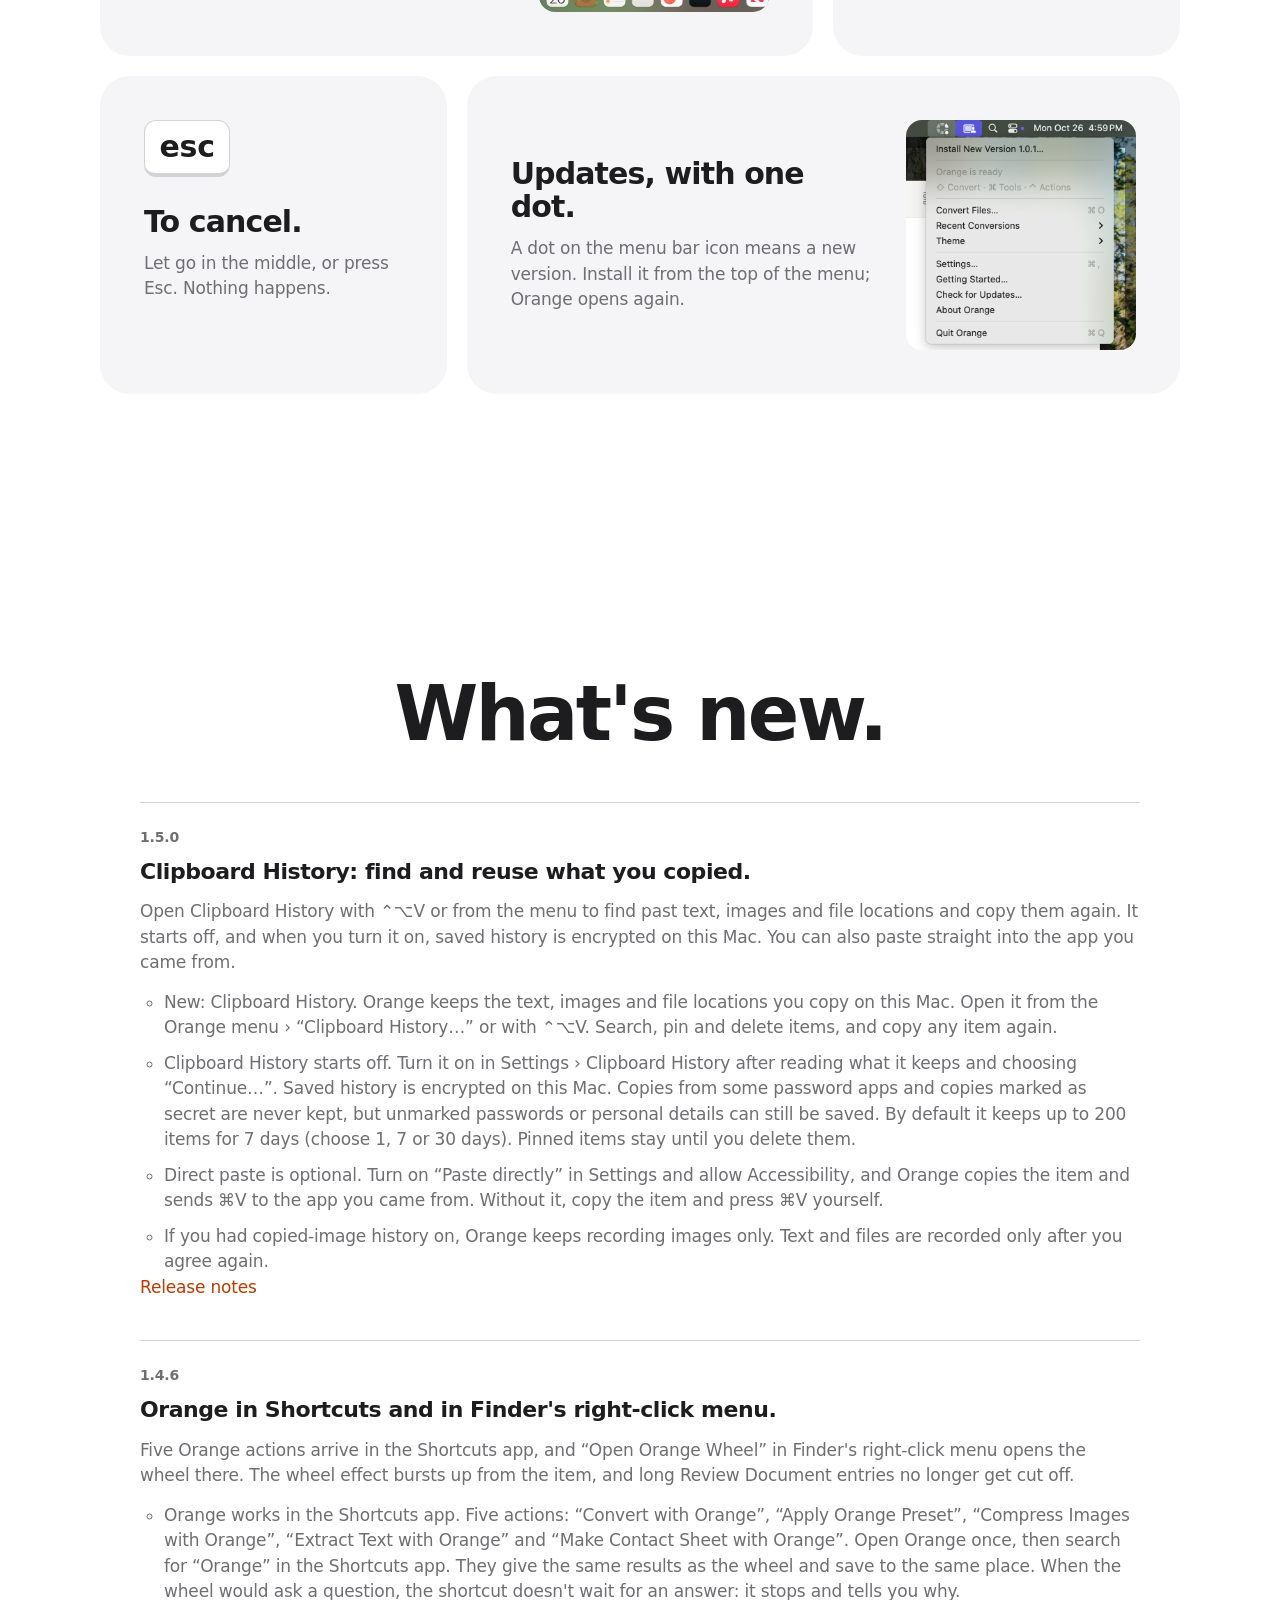
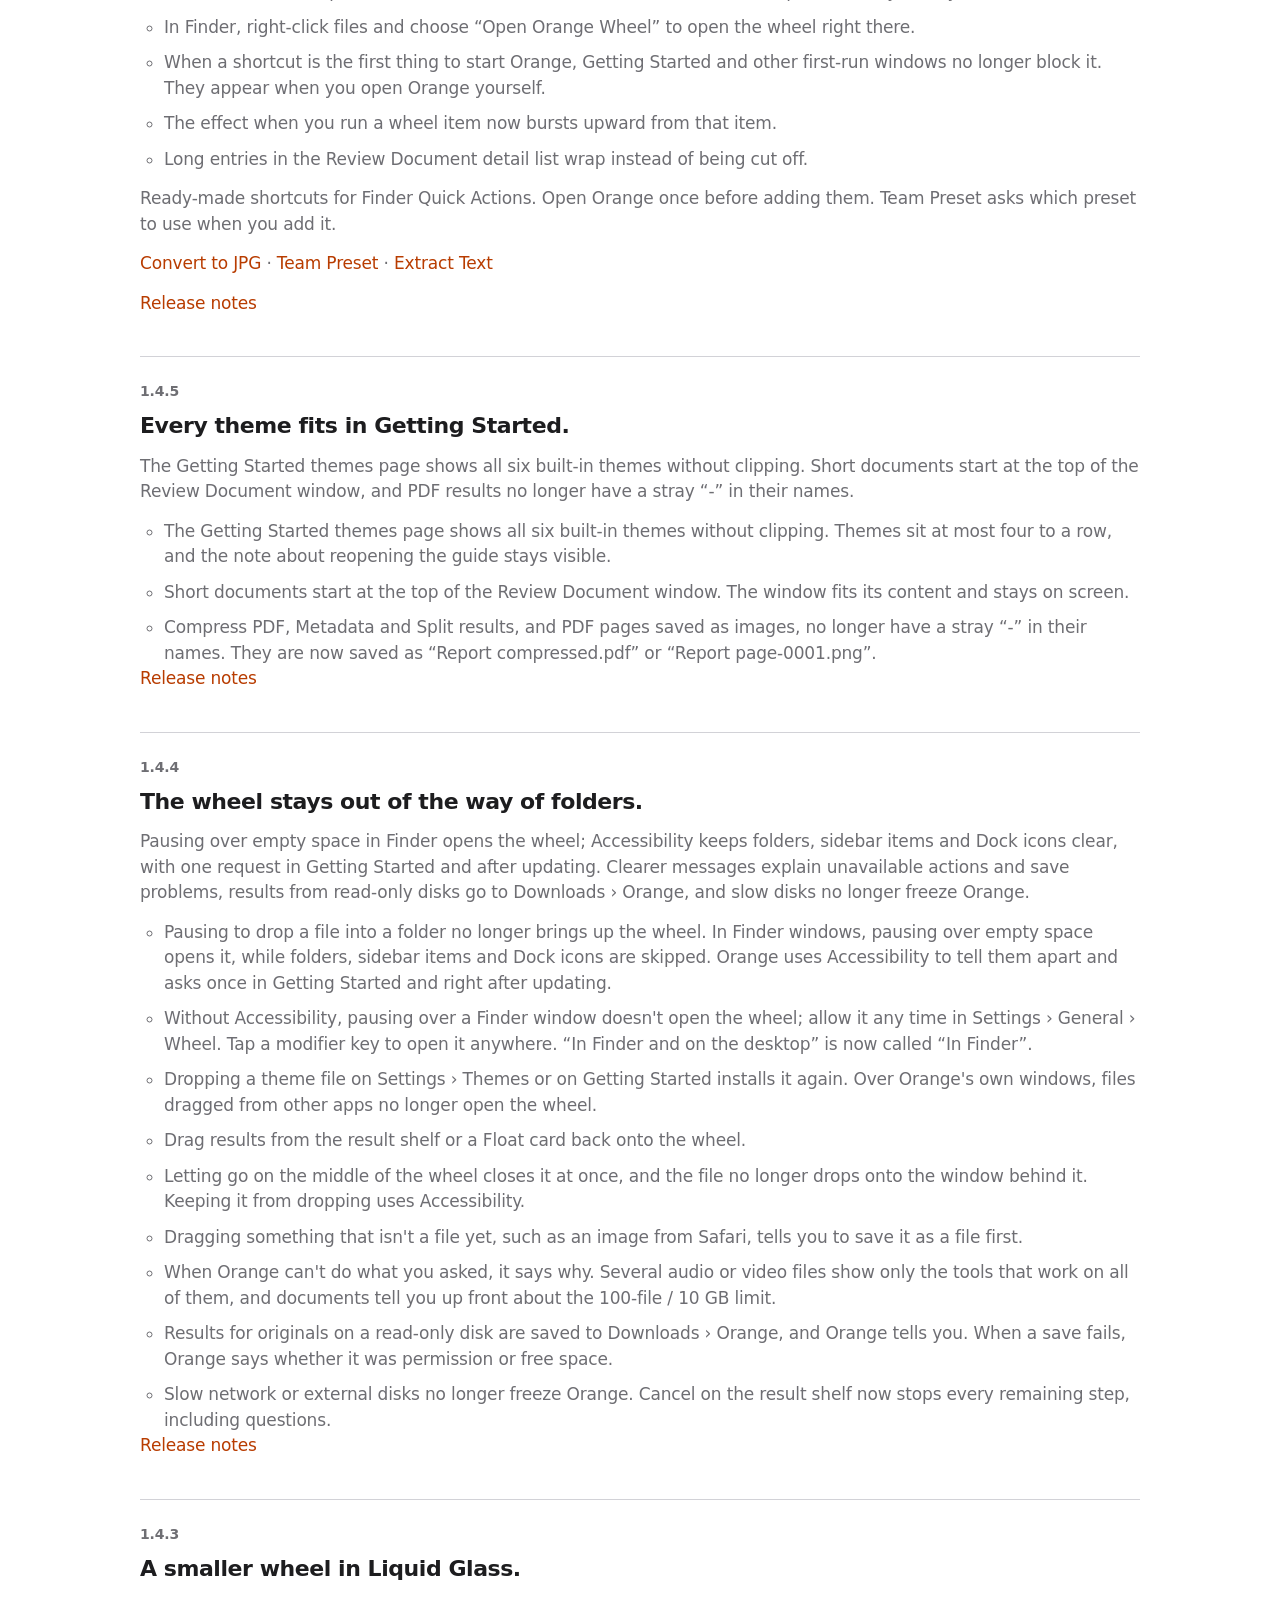
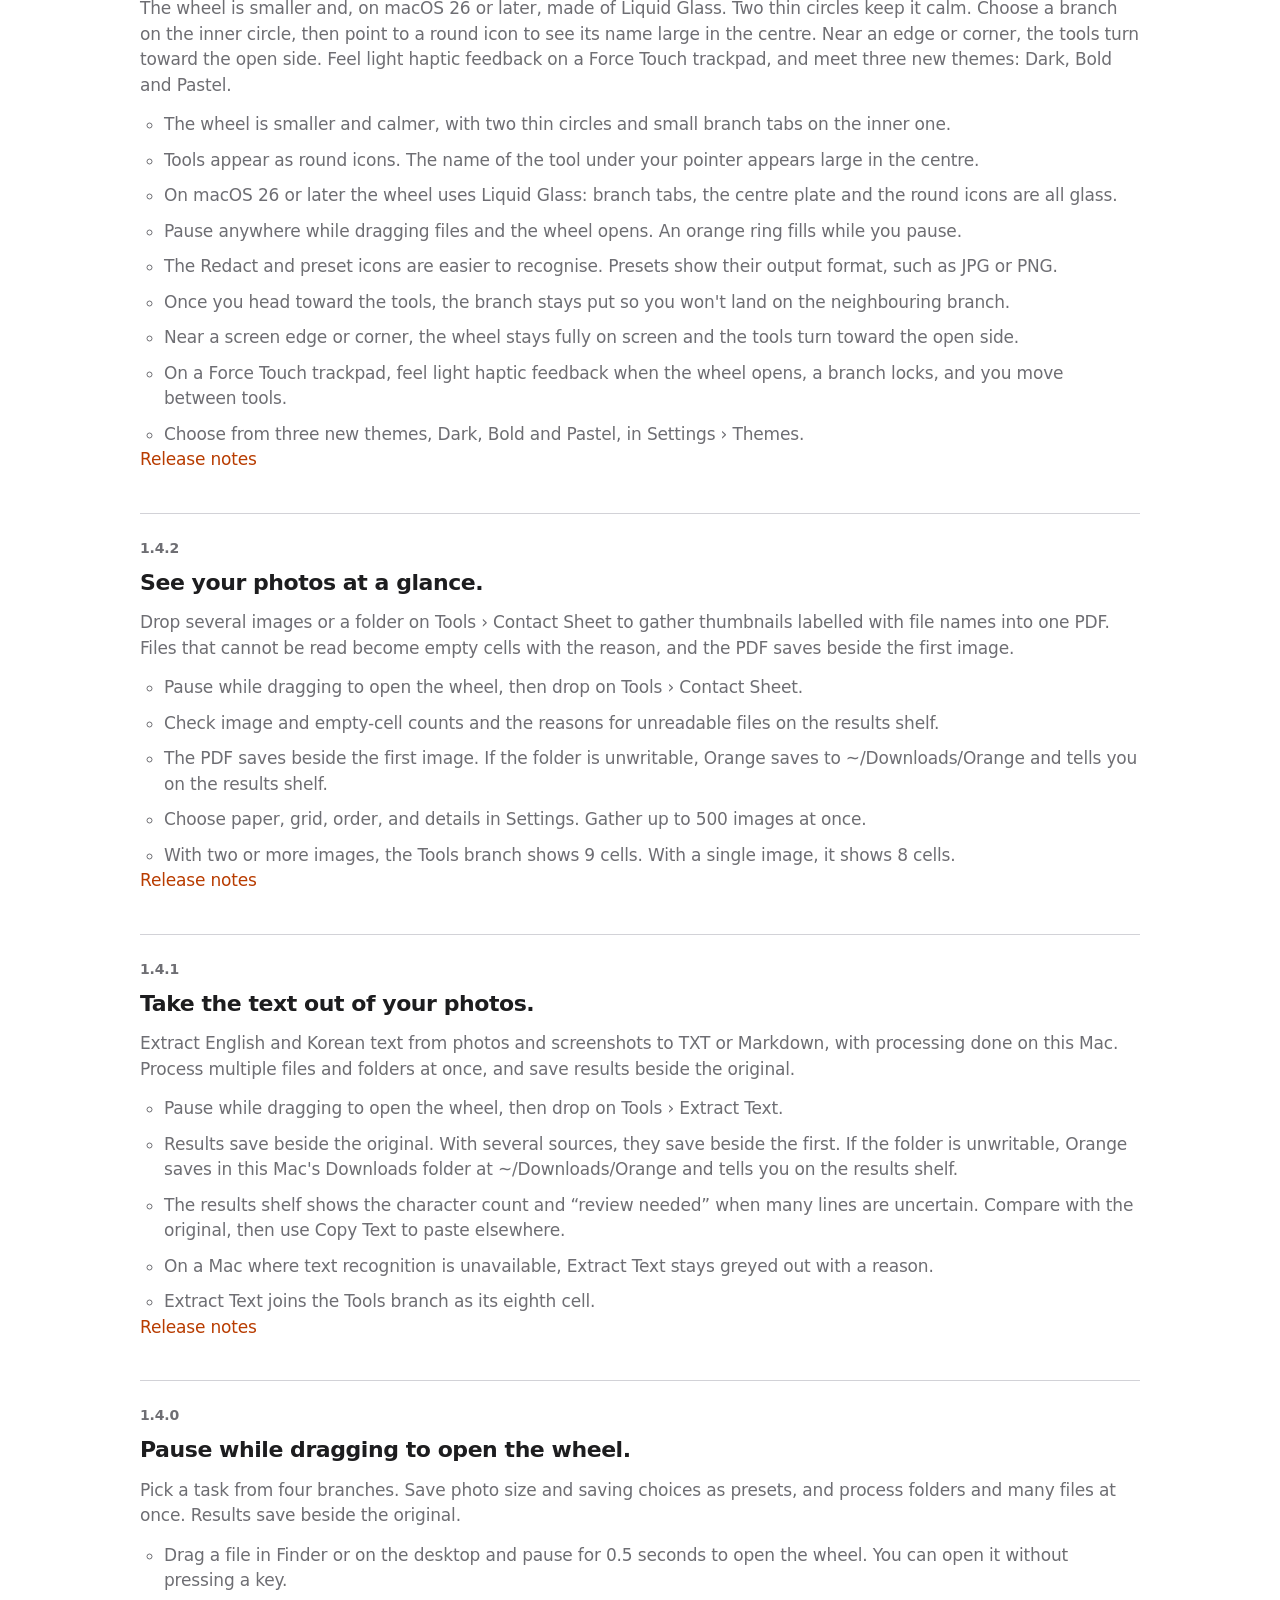
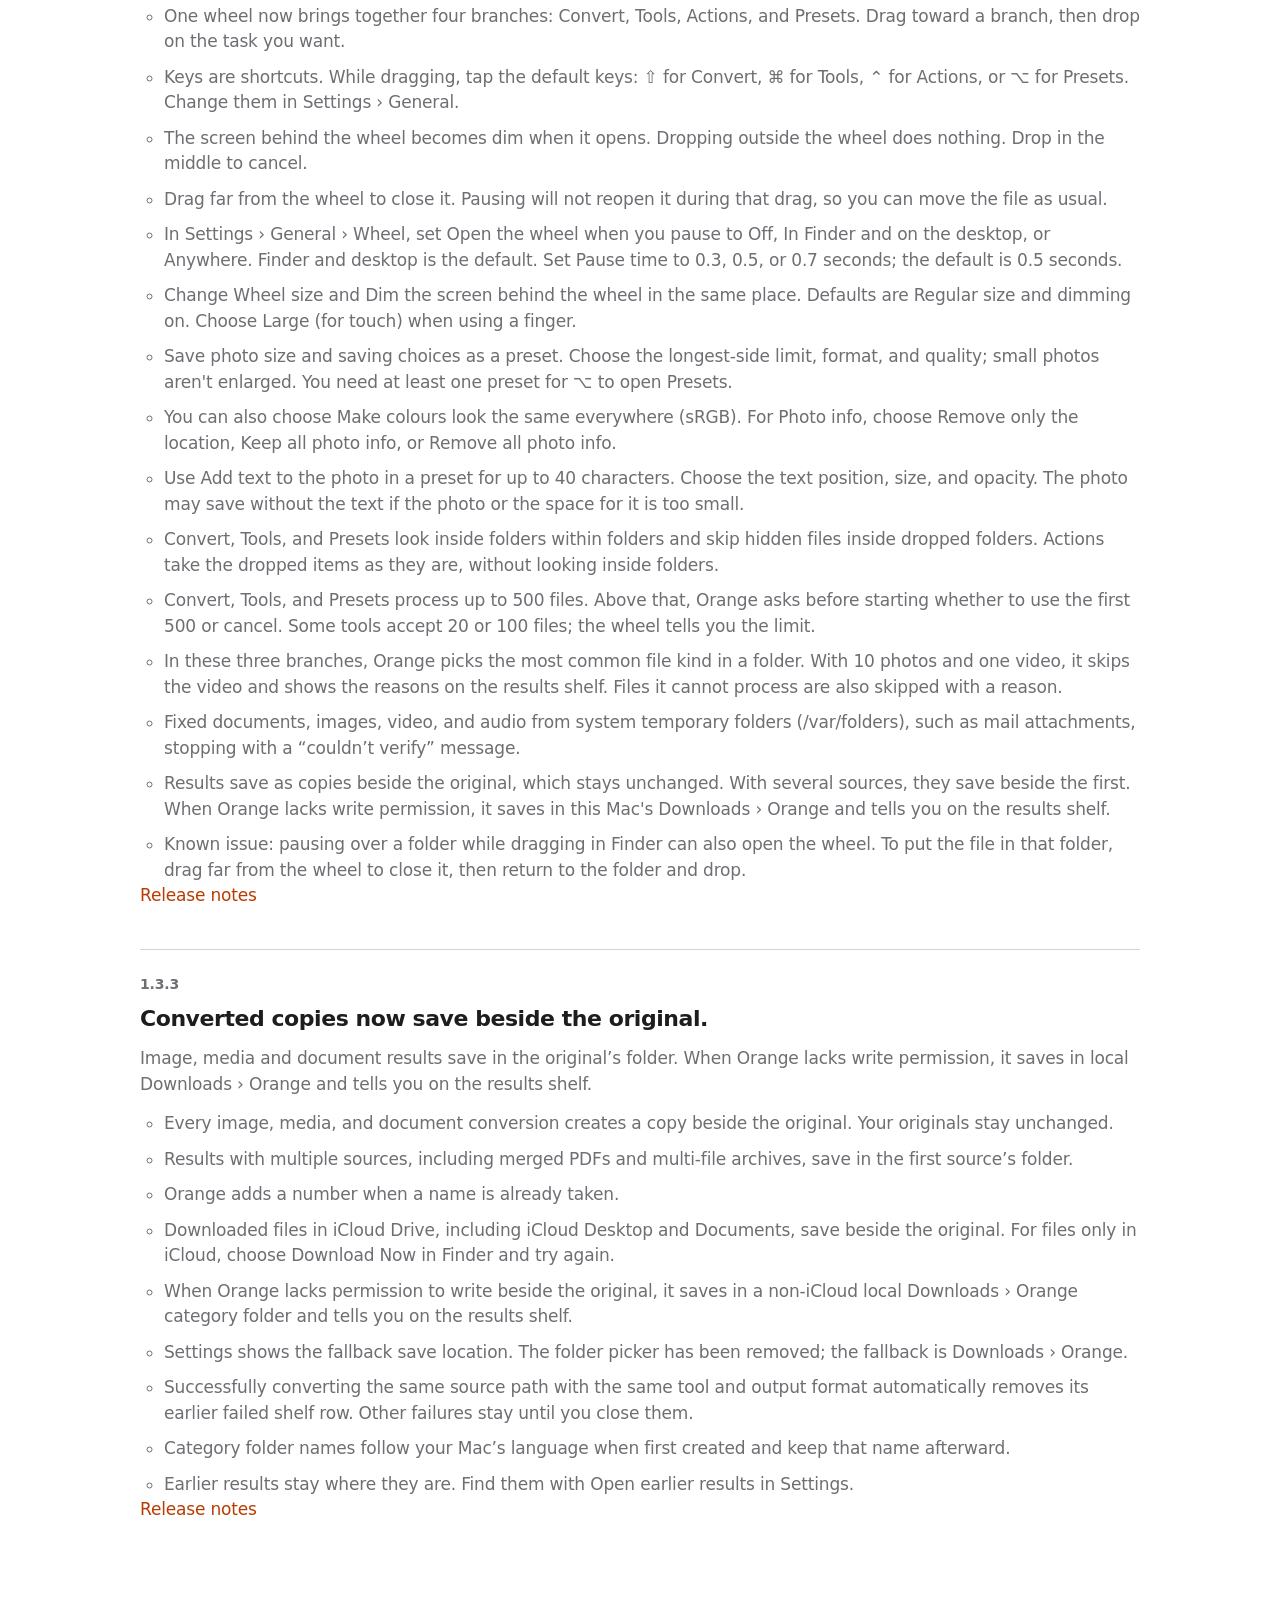
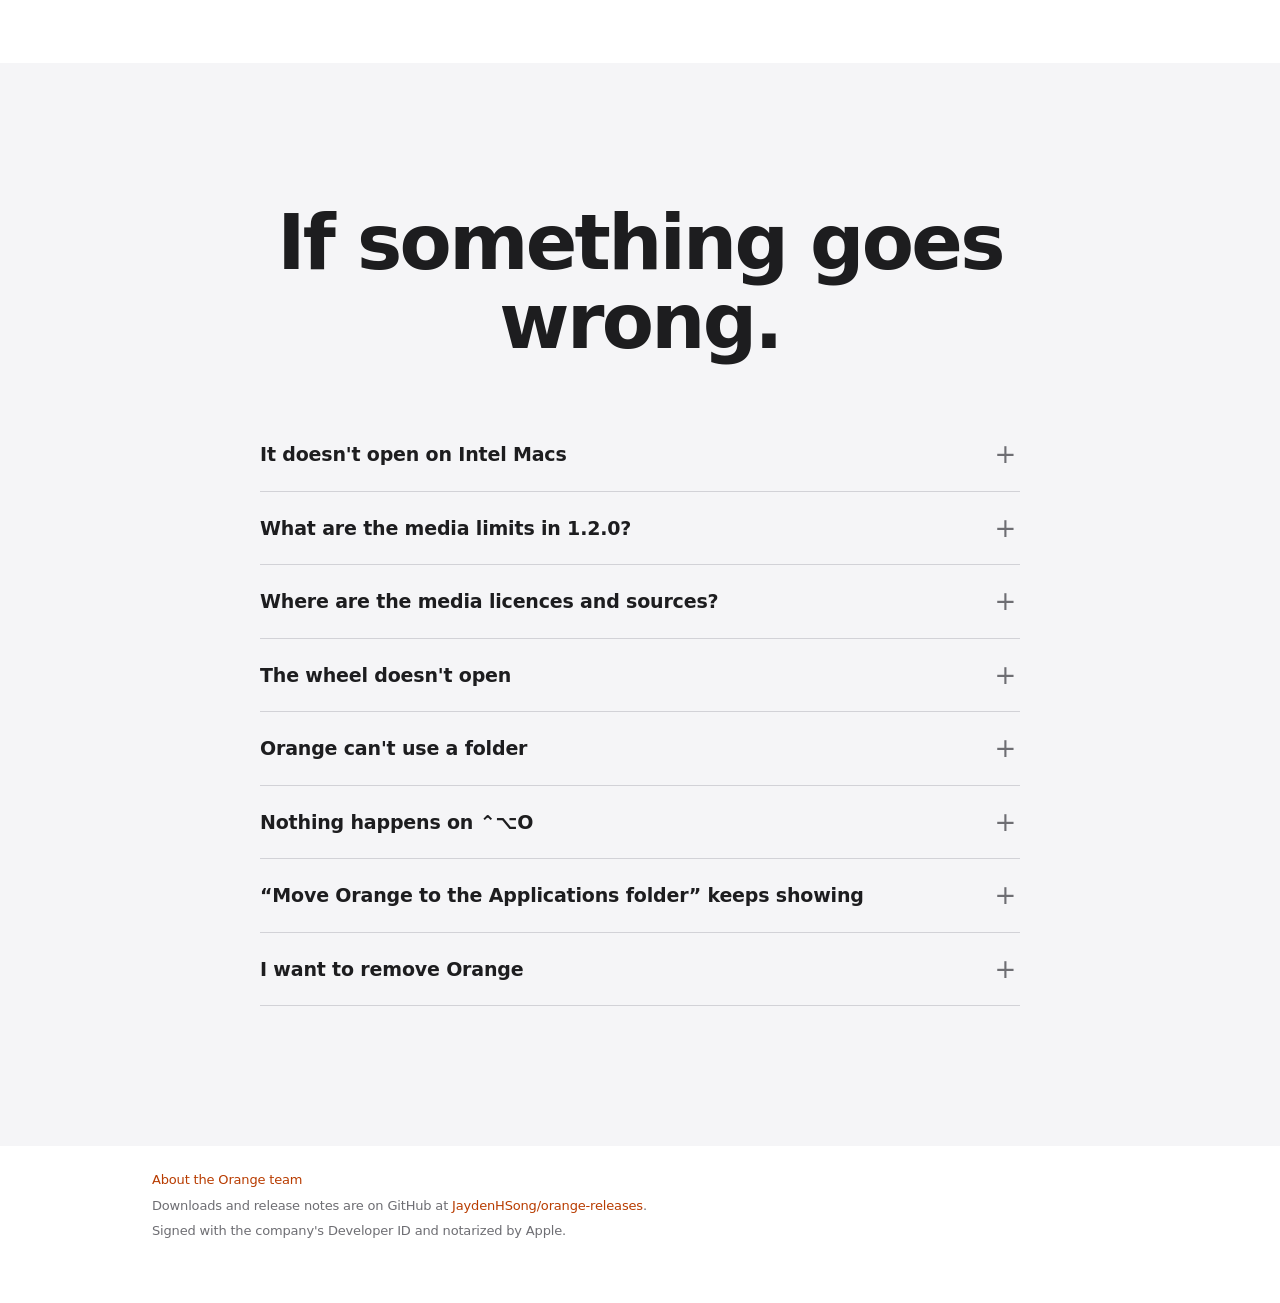
==== commit 74230e52: "site: Orange 1.5.0 — Clipboard History Co-Authored-By: Claude Opus 5.5 <noreply@anthropic.com>" ====
--- a/docs/index.html
+++ b/docs/index.html
@@ -46,7 +46,7 @@
     <h1>Drag. Pause. Wheel.</h1>
     <p class="lede">Pause for a moment while dragging files in Finder. The wheel opens; drop on a segment and you're done. Tap a modifier key for a quicker way.</p>
     <div class="cta">
-      <a class="get" id="get" href="https://github.com/JaydenHSong/orange-releases/releases/tag/v1.4.6"><span id="get-label">Download Orange 1.4.6</span></a>
+      <a class="get" id="get" href="https://github.com/JaydenHSong/orange-releases/releases/tag/v1.5.0"><span id="get-label">Download Orange 1.5.0</span></a>
       <p class="get-meta"><span id="get-meta">From the latest release on GitHub.</span><br>Apple Silicon Mac, macOS 15 or later<br>It doesn't open on Intel Macs.<br>On macOS 14, use <a href="https://github.com/JaydenHSong/orange-releases/releases/tag/v1.1.1">Orange 1.1.1</a>.<br>On macOS 13, use <a href="https://github.com/JaydenHSong/orange-releases/releases/tag/v1.0.0">Orange 1.0.0</a>.</p>
     </div>
     <div class="stage" id="stage" role="img" aria-label="A file is dragged and paused, the wheel opens, and dropping on JPG puts a JPG file next to the original">
@@ -124,6 +124,7 @@
   <section class="news" aria-labelledby="news-heading">
     <div class="center reveal"><h2 id="news-heading">What's new.</h2></div>
     <ul class="release-list">
+<li class="release-featured"><p class="release-version">1.5.0</p><h3>Clipboard History: find and reuse what you copied.</h3><p>Open Clipboard History with ⌃⌥V or from the menu to find past text, images and file locations and copy them again. It starts off, and when you turn it on, saved history is encrypted on this Mac. You can also paste straight into the app you came from.</p><ul class="release-items"><li>New: Clipboard History. Orange keeps the text, images and file locations you copy on this Mac. Open it from the Orange menu › “Clipboard History…” or with ⌃⌥V. Search, pin and delete items, and copy any item again.</li><li>Clipboard History starts off. Turn it on in Settings › Clipboard History after reading what it keeps and choosing “Continue…”. Saved history is encrypted on this Mac. Copies from some password apps and copies marked as secret are never kept, but unmarked passwords or personal details can still be saved. By default it keeps up to 200 items for 7 days (choose 1, 7 or 30 days). Pinned items stay until you delete them.</li><li>Direct paste is optional. Turn on “Paste directly” in Settings and allow Accessibility, and Orange copies the item and sends ⌘V to the app you came from. Without it, copy the item and press ⌘V yourself.</li><li>If you had copied-image history on, Orange keeps recording images only. Text and files are recorded only after you agree again.</li></ul><a href="https://github.com/JaydenHSong/orange-releases/releases/tag/v1.5.0">Release notes</a></li>
 <li class="release-featured"><p class="release-version">1.4.6</p><h3>Orange in Shortcuts and in Finder&#x27;s right-click menu.</h3><p>Five Orange actions arrive in the Shortcuts app, and “Open Orange Wheel” in Finder&#x27;s right-click menu opens the wheel there. The wheel effect bursts up from the item, and long Review Document entries no longer get cut off.</p><ul class="release-items"><li>Orange works in the Shortcuts app. Five actions: “Convert with Orange”, “Apply Orange Preset”, “Compress Images with Orange”, “Extract Text with Orange” and “Make Contact Sheet with Orange”. Open Orange once, then search for “Orange” in the Shortcuts app. They give the same results as the wheel and save to the same place. When the wheel would ask a question, the shortcut doesn&#x27;t wait for an answer: it stops and tells you why.</li><li>In Finder, right-click files and choose “Open Orange Wheel” to open the wheel right there.</li><li>When a shortcut is the first thing to start Orange, Getting Started and other first-run windows no longer block it. They appear when you open Orange yourself.</li><li>The effect when you run a wheel item now bursts upward from that item.</li><li>Long entries in the Review Document detail list wrap instead of being cut off.</li></ul><p class="release-shortcuts-note">Ready-made shortcuts for Finder Quick Actions. Open Orange once before adding them. Team Preset asks which preset to use when you add it.</p><p class="release-shortcuts"><a href="shortcuts/convert-to-jpg.shortcut" download>Convert to JPG</a> · <a href="shortcuts/team-preset.shortcut" download>Team Preset</a> · <a href="shortcuts/extract-text.shortcut" download>Extract Text</a></p><a href="https://github.com/JaydenHSong/orange-releases/releases/tag/v1.4.6">Release notes</a></li>
 <li class="release-featured"><p class="release-version">1.4.5</p><h3>Every theme fits in Getting Started.</h3><p>The Getting Started themes page shows all six built-in themes without clipping. Short documents start at the top of the Review Document window, and PDF results no longer have a stray “-” in their names.</p><ul class="release-items"><li>The Getting Started themes page shows all six built-in themes without clipping. Themes sit at most four to a row, and the note about reopening the guide stays visible.</li><li>Short documents start at the top of the Review Document window. The window fits its content and stays on screen.</li><li>Compress PDF, Metadata and Split results, and PDF pages saved as images, no longer have a stray “-” in their names. They are now saved as “Report compressed.pdf” or “Report page-0001.png”.</li></ul><a href="https://github.com/JaydenHSong/orange-releases/releases/tag/v1.4.5">Release notes</a></li>
 <li class="release-featured"><p class="release-version">1.4.4</p><h3>The wheel stays out of the way of folders.</h3><p>Pausing over empty space in Finder opens the wheel; Accessibility keeps folders, sidebar items and Dock icons clear, with one request in Getting Started and after updating. Clearer messages explain unavailable actions and save problems, results from read-only disks go to Downloads › Orange, and slow disks no longer freeze Orange.</p><ul class="release-items"><li>Pausing to drop a file into a folder no longer brings up the wheel. In Finder windows, pausing over empty space opens it, while folders, sidebar items and Dock icons are skipped. Orange uses Accessibility to tell them apart and asks once in Getting Started and right after updating.</li><li>Without Accessibility, pausing over a Finder window doesn&#x27;t open the wheel; allow it any time in Settings › General › Wheel. Tap a modifier key to open it anywhere. “In Finder and on the desktop” is now called “In Finder”.</li><li>Dropping a theme file on Settings › Themes or on Getting Started installs it again. Over Orange&#x27;s own windows, files dragged from other apps no longer open the wheel.</li><li>Drag results from the result shelf or a Float card back onto the wheel.</li><li>Letting go on the middle of the wheel closes it at once, and the file no longer drops onto the window behind it. Keeping it from dropping uses Accessibility.</li><li>Dragging something that isn&#x27;t a file yet, such as an image from Safari, tells you to save it as a file first.</li><li>When Orange can&#x27;t do what you asked, it says why. Several audio or video files show only the tools that work on all of them, and documents tell you up front about the 100-file / 10 GB limit.</li><li>Results for originals on a read-only disk are saved to Downloads › Orange, and Orange tells you. When a save fails, Orange says whether it was permission or free space.</li><li>Slow network or external disks no longer freeze Orange. Cancel on the result shelf now stops every remaining step, including questions.</li></ul><a href="https://github.com/JaydenHSong/orange-releases/releases/tag/v1.4.4">Release notes</a></li>
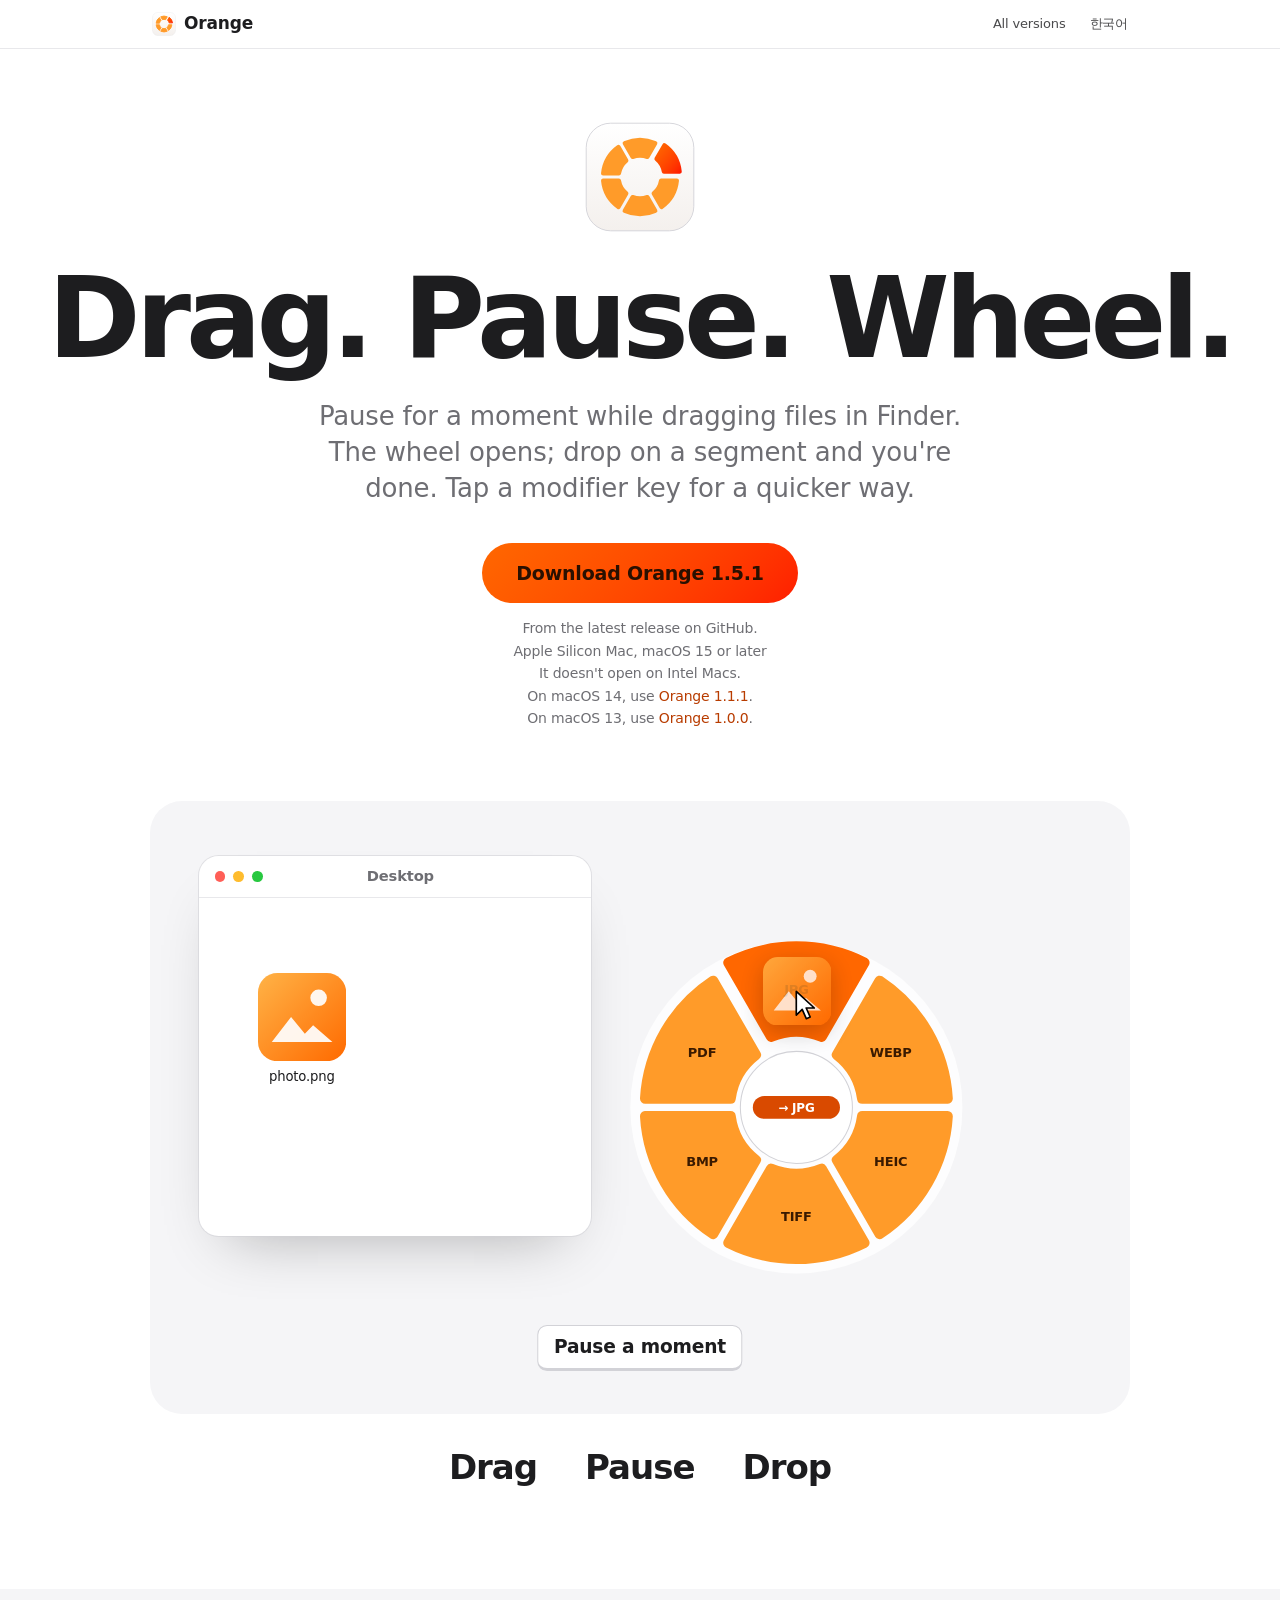
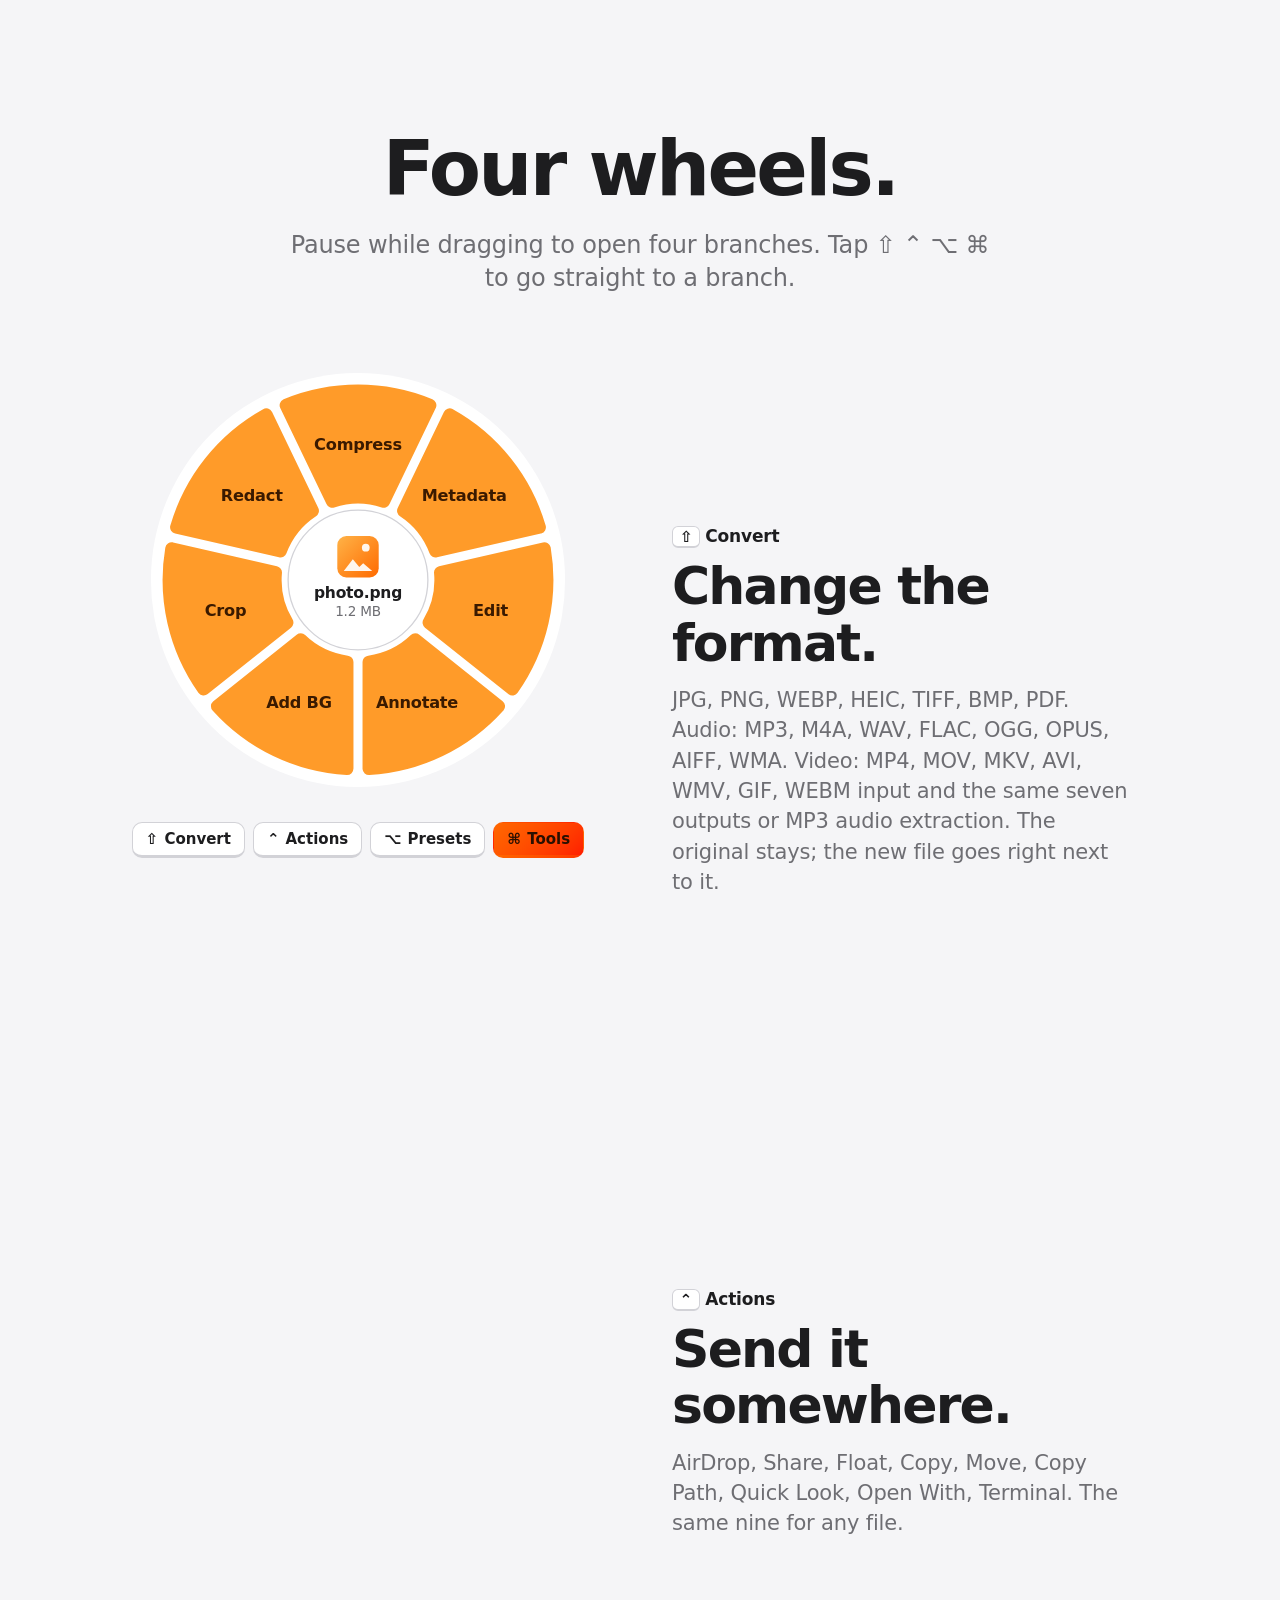
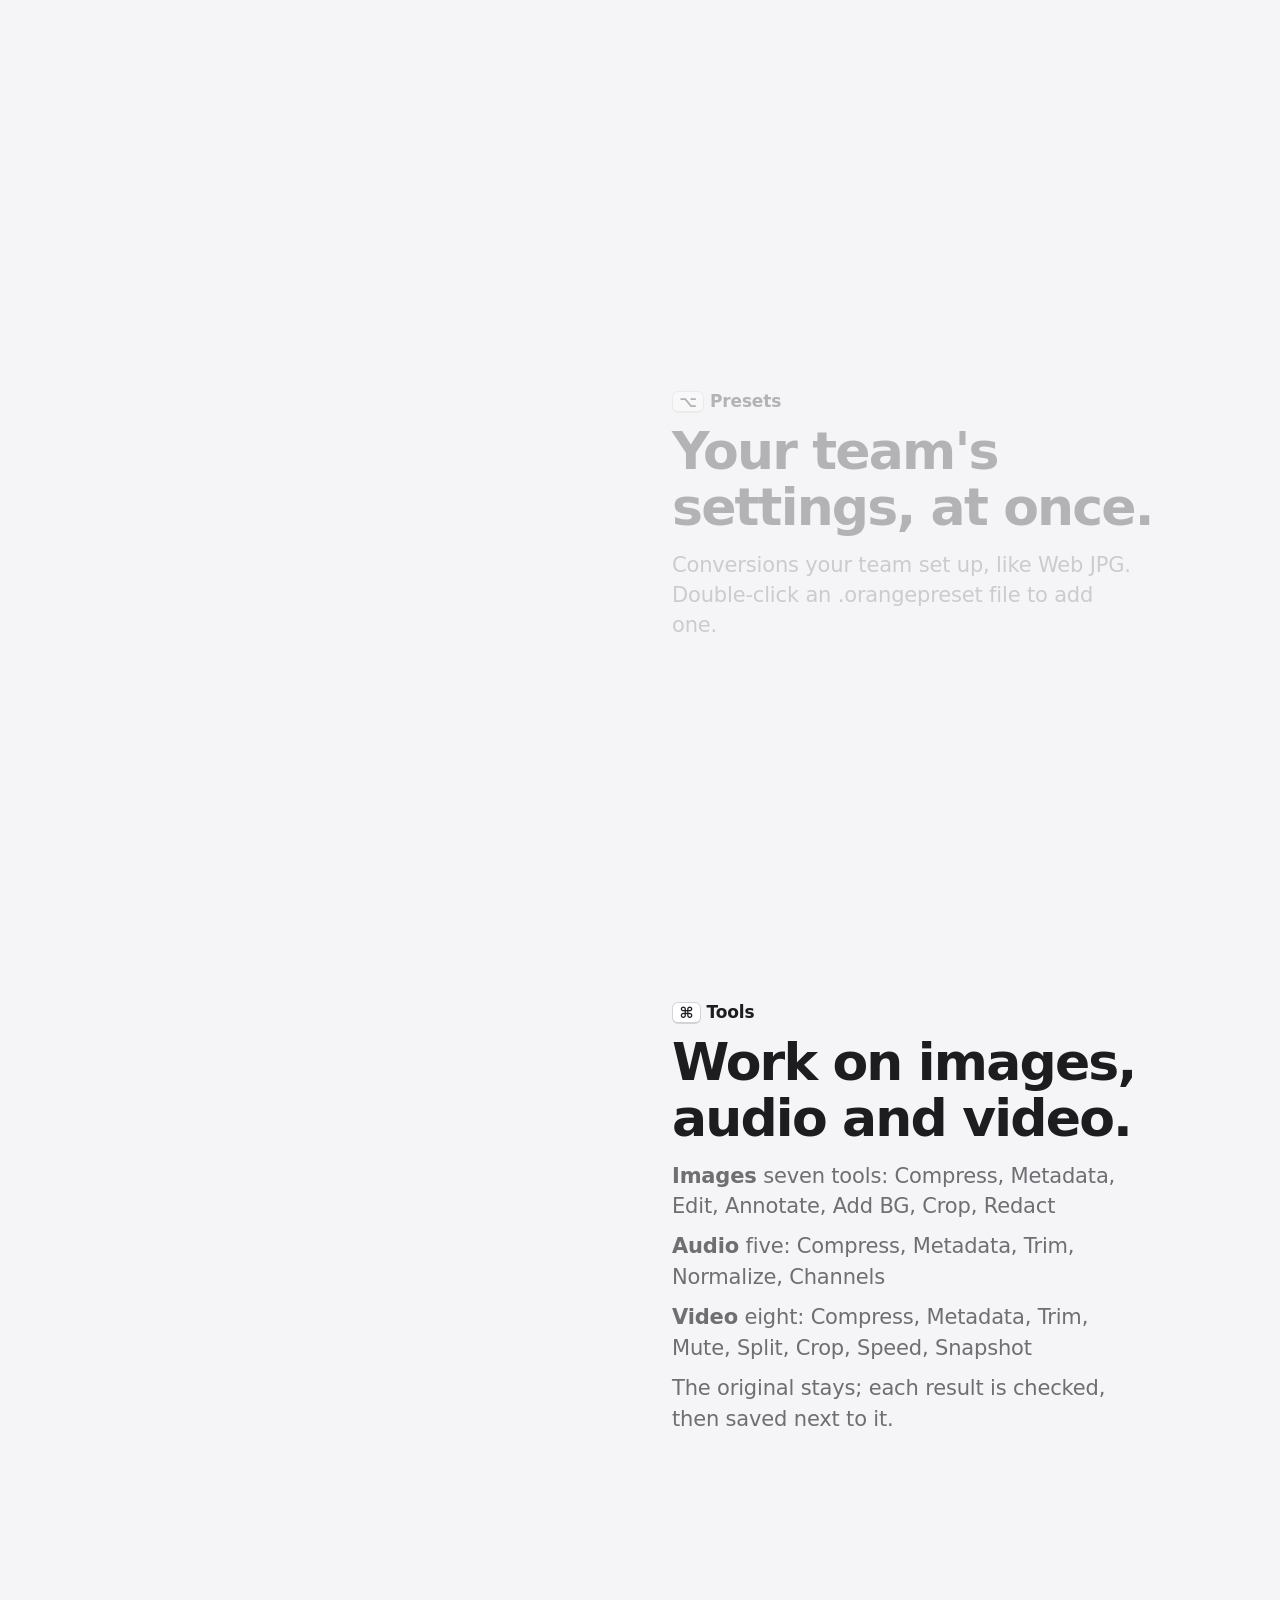
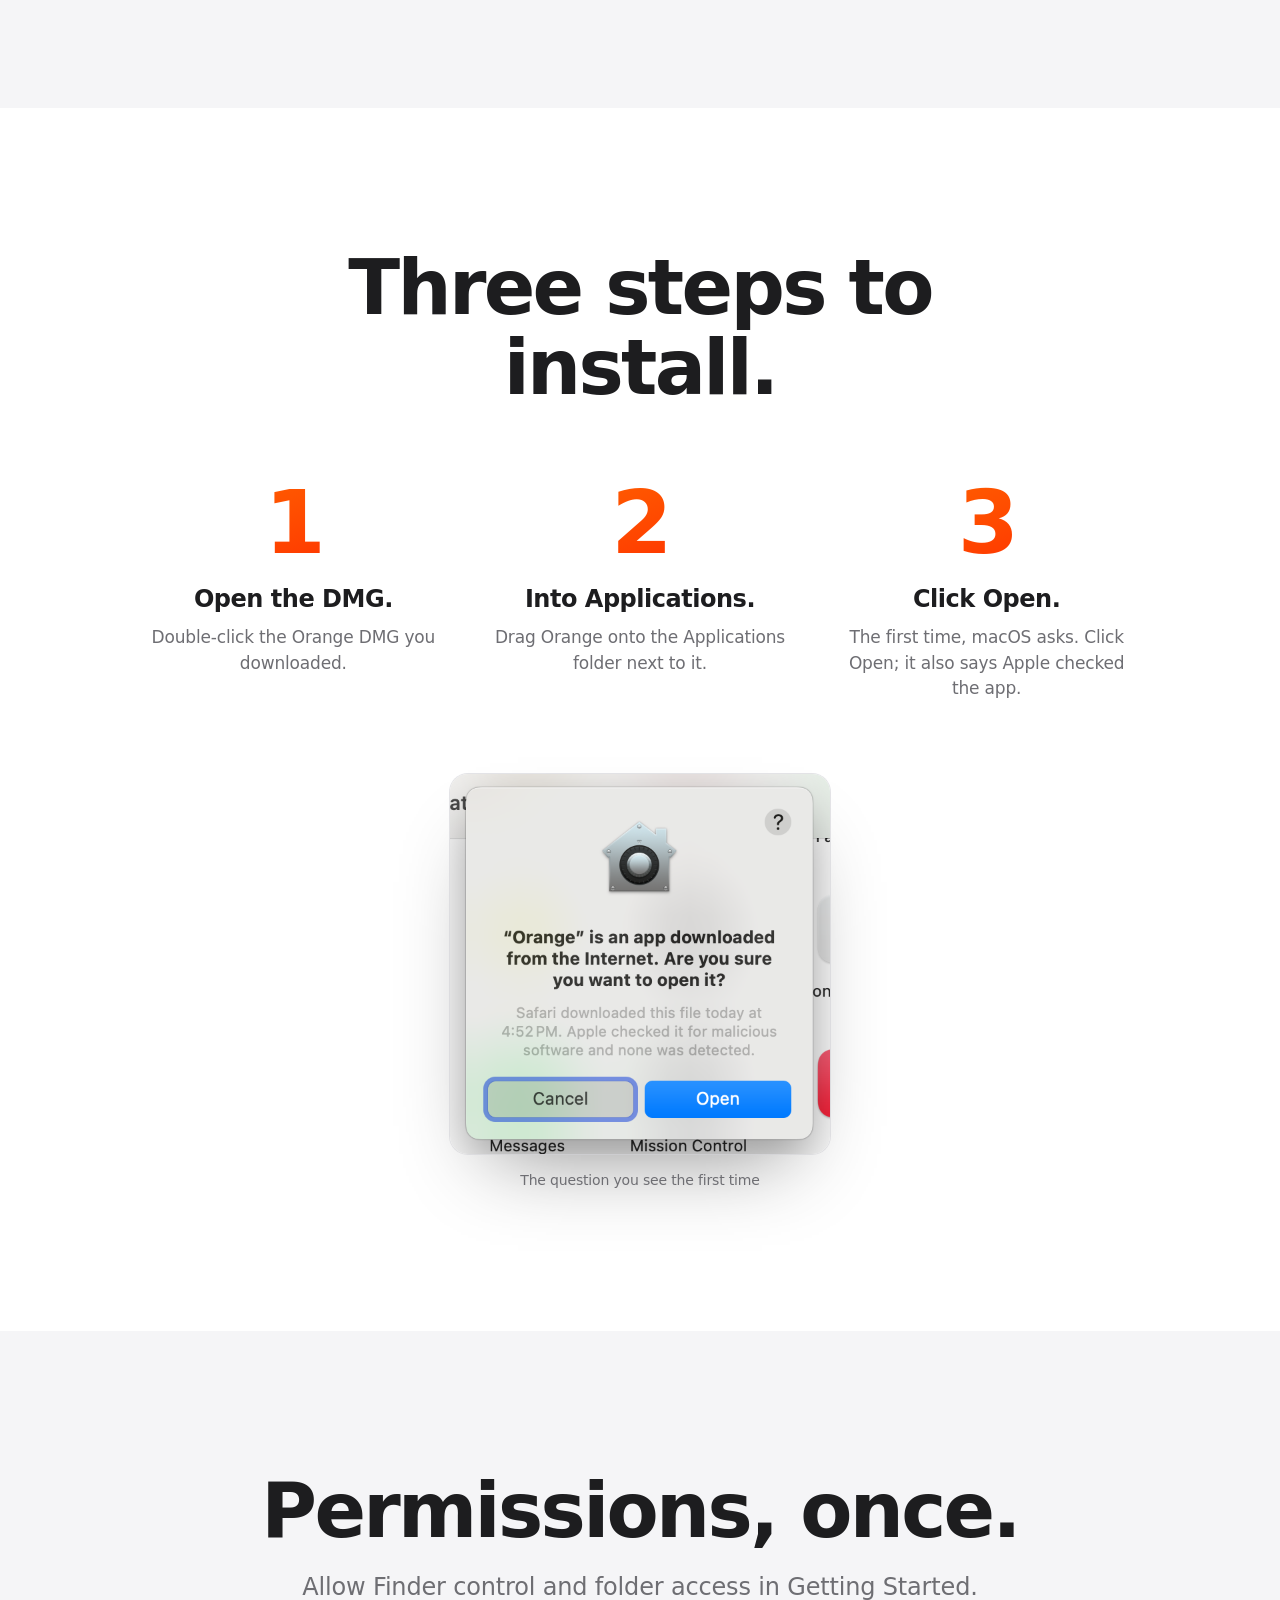
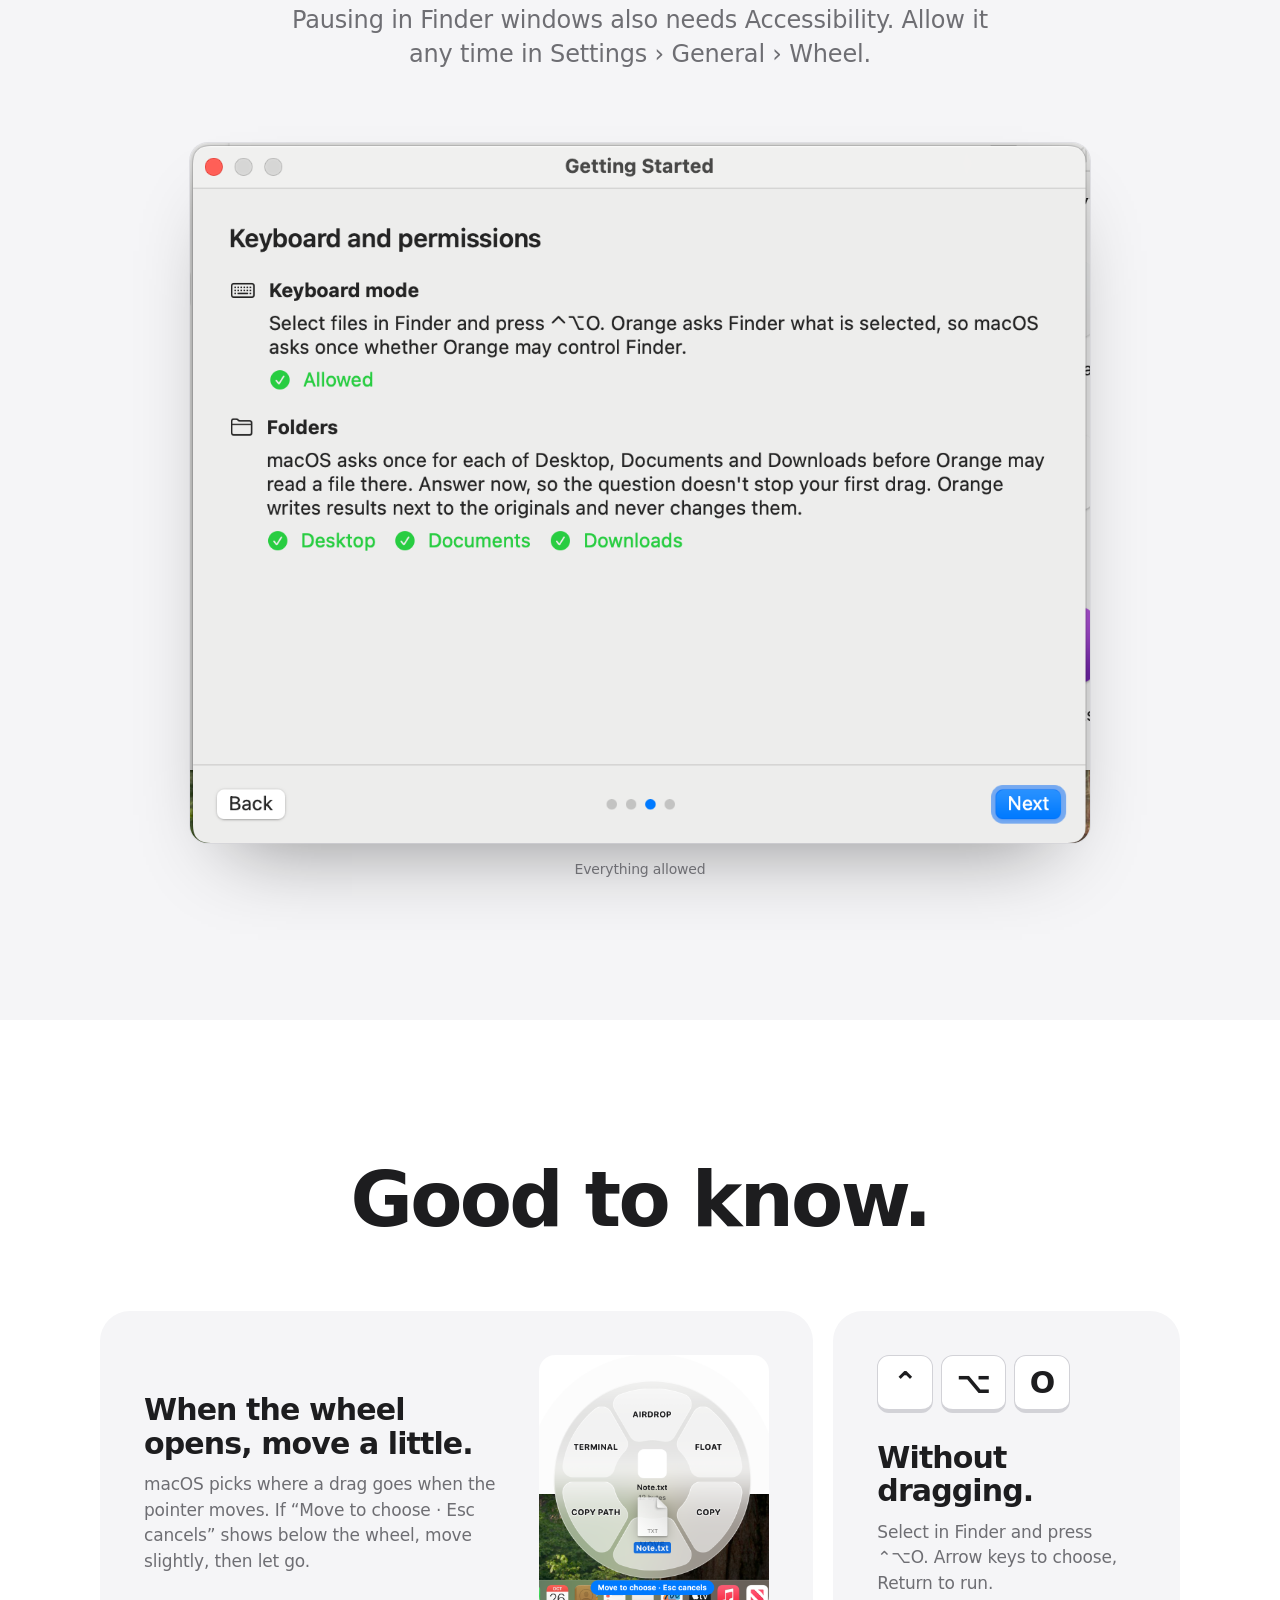
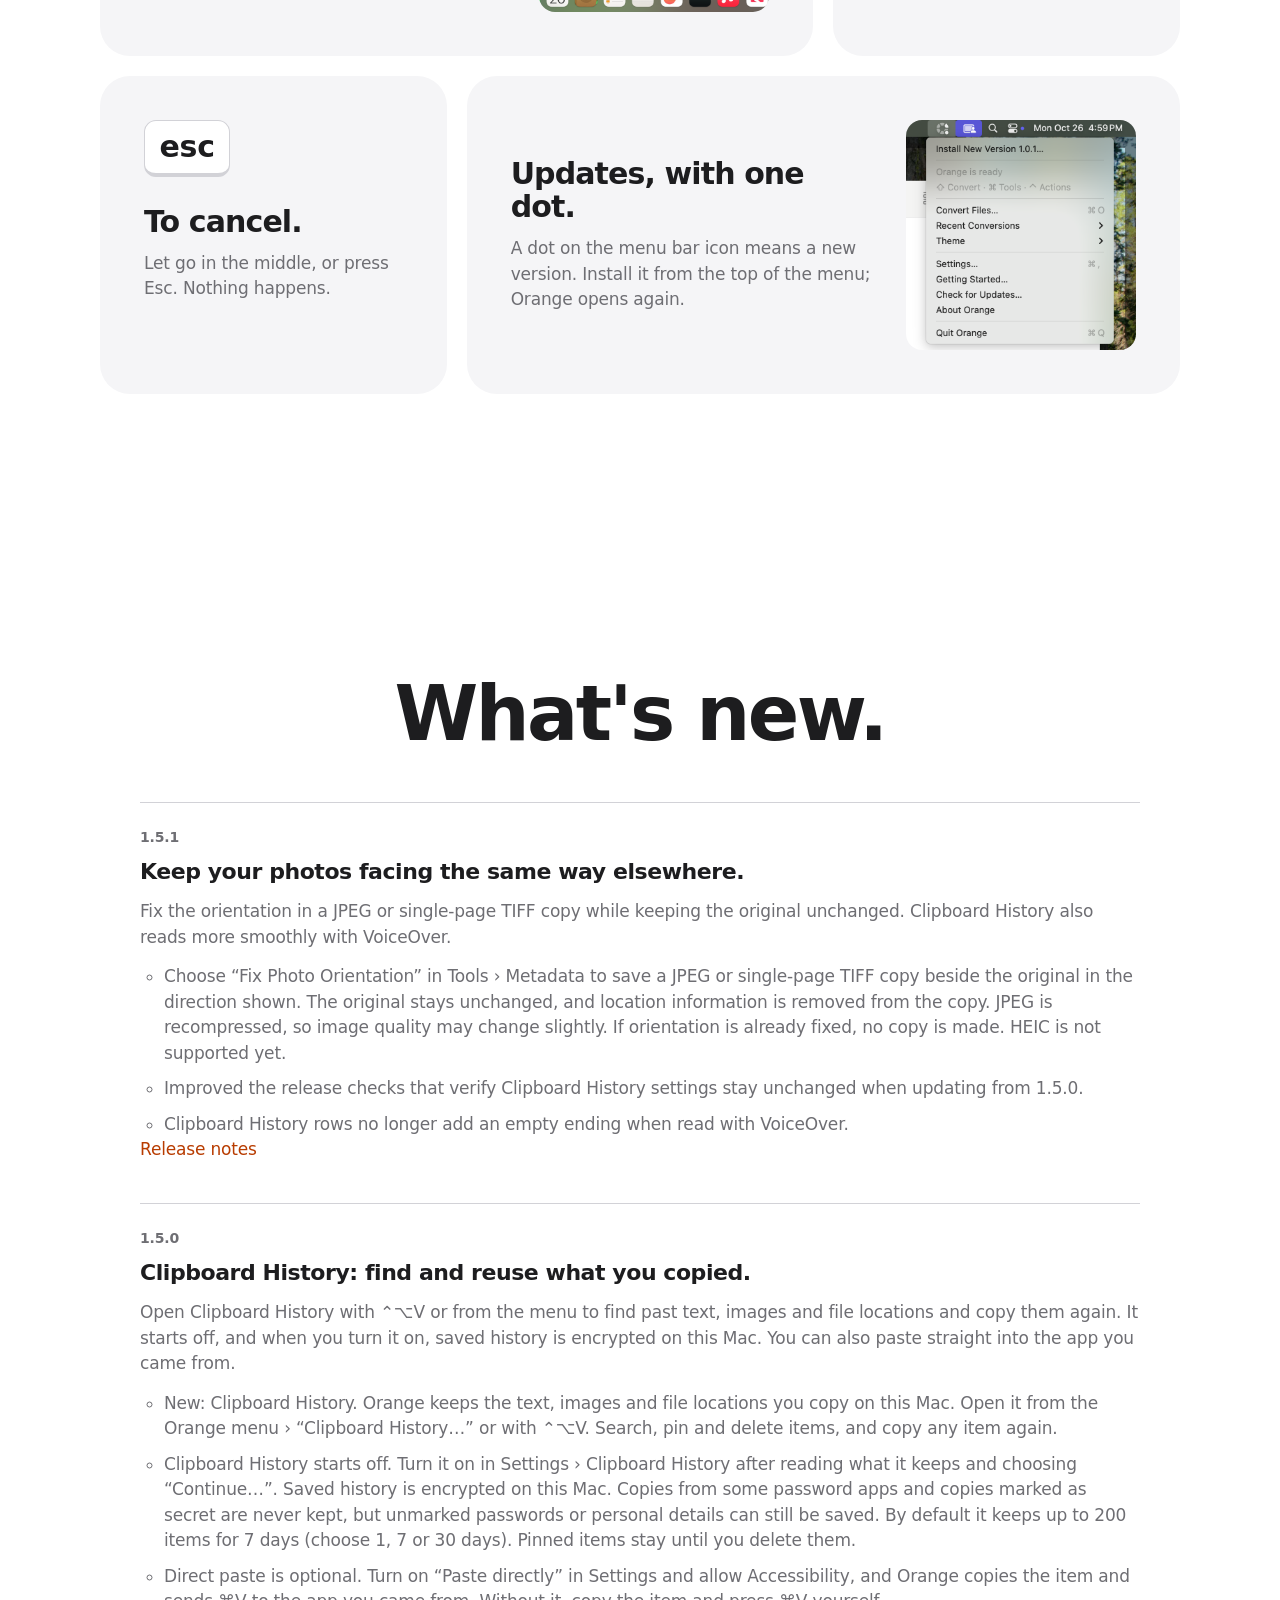
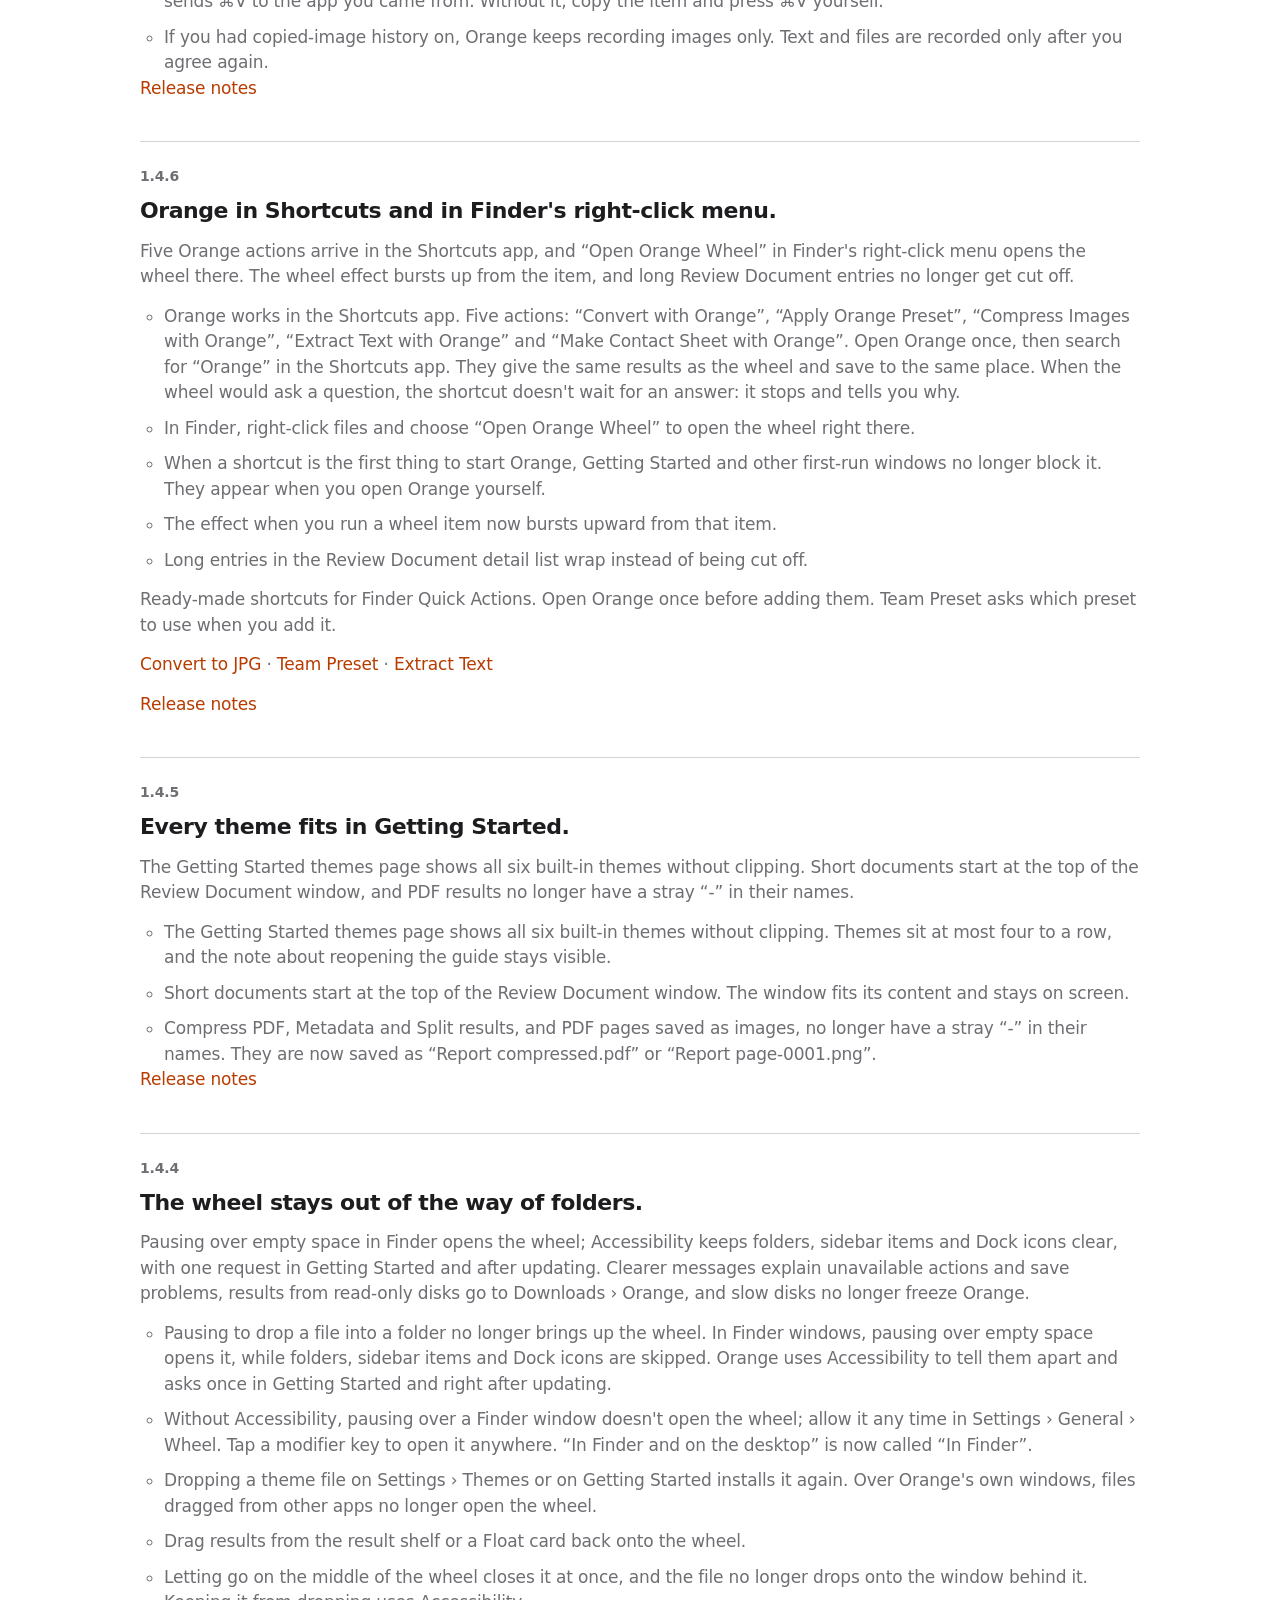
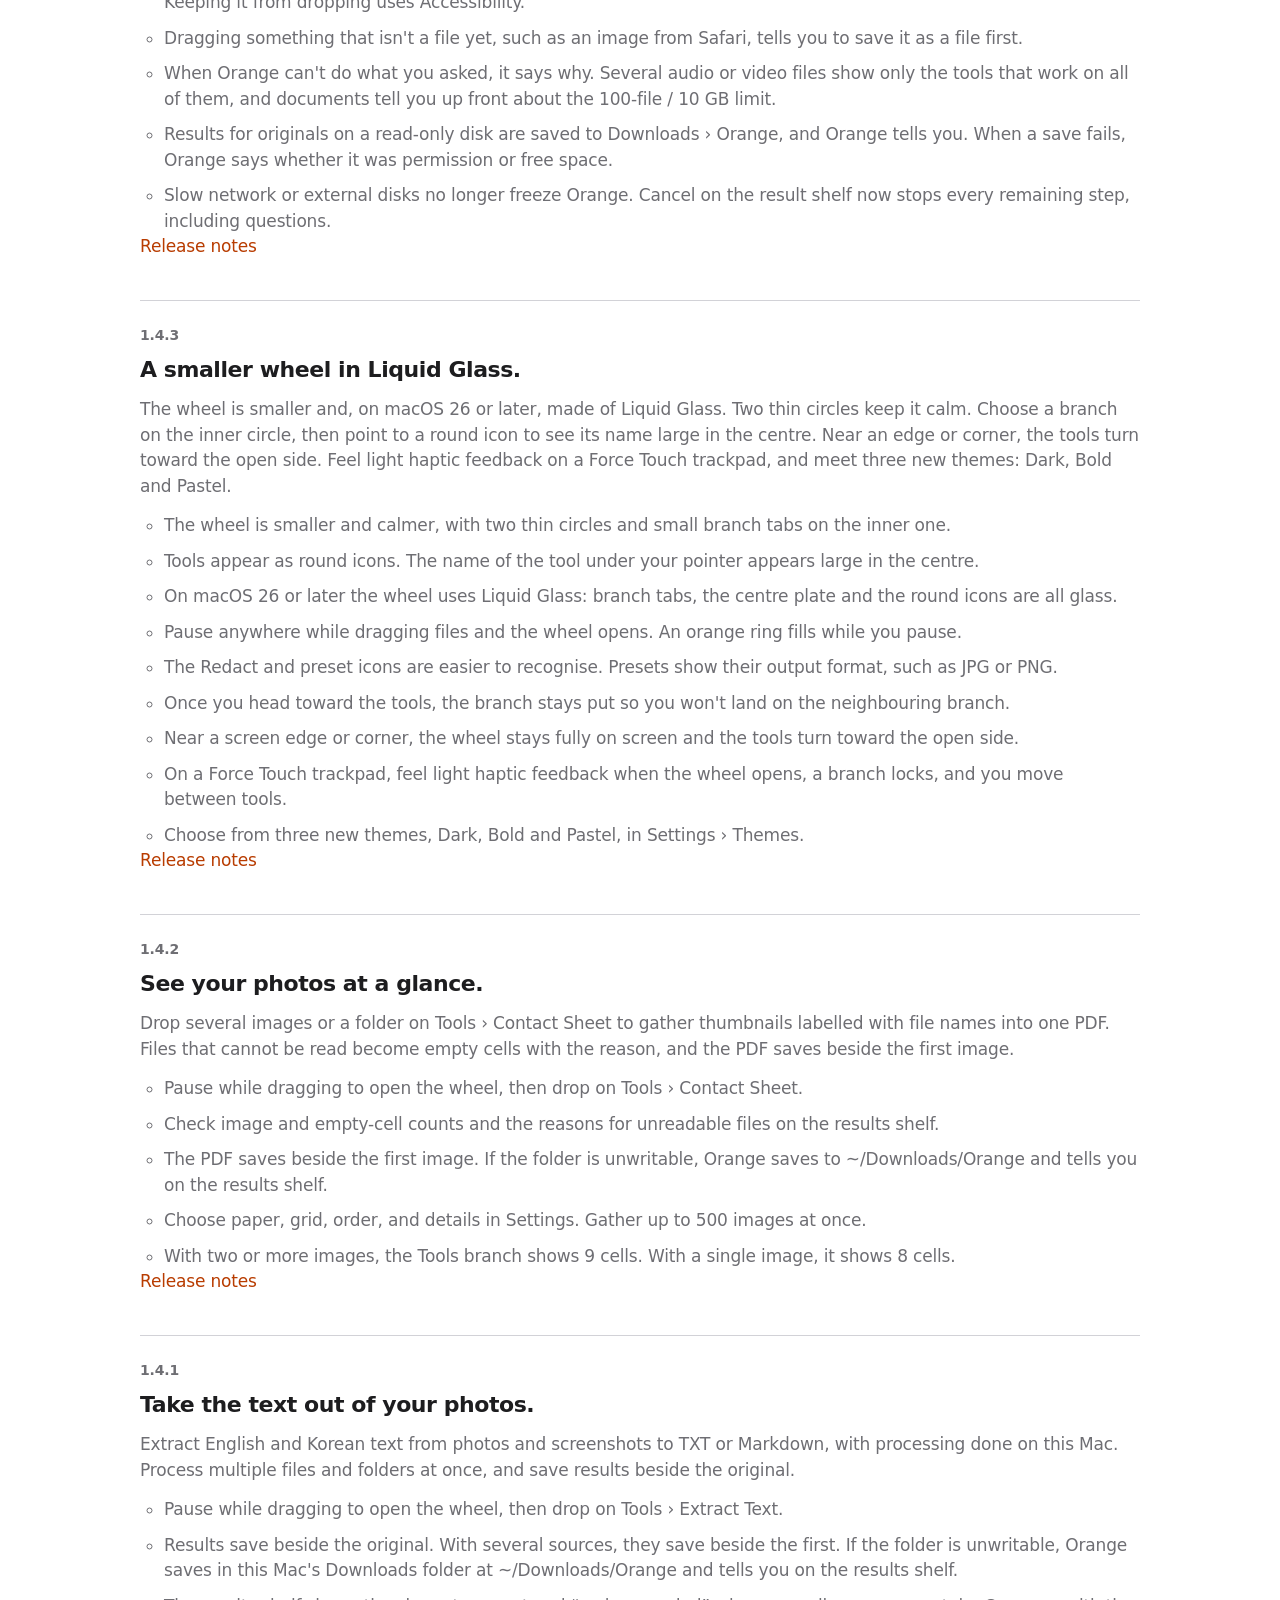
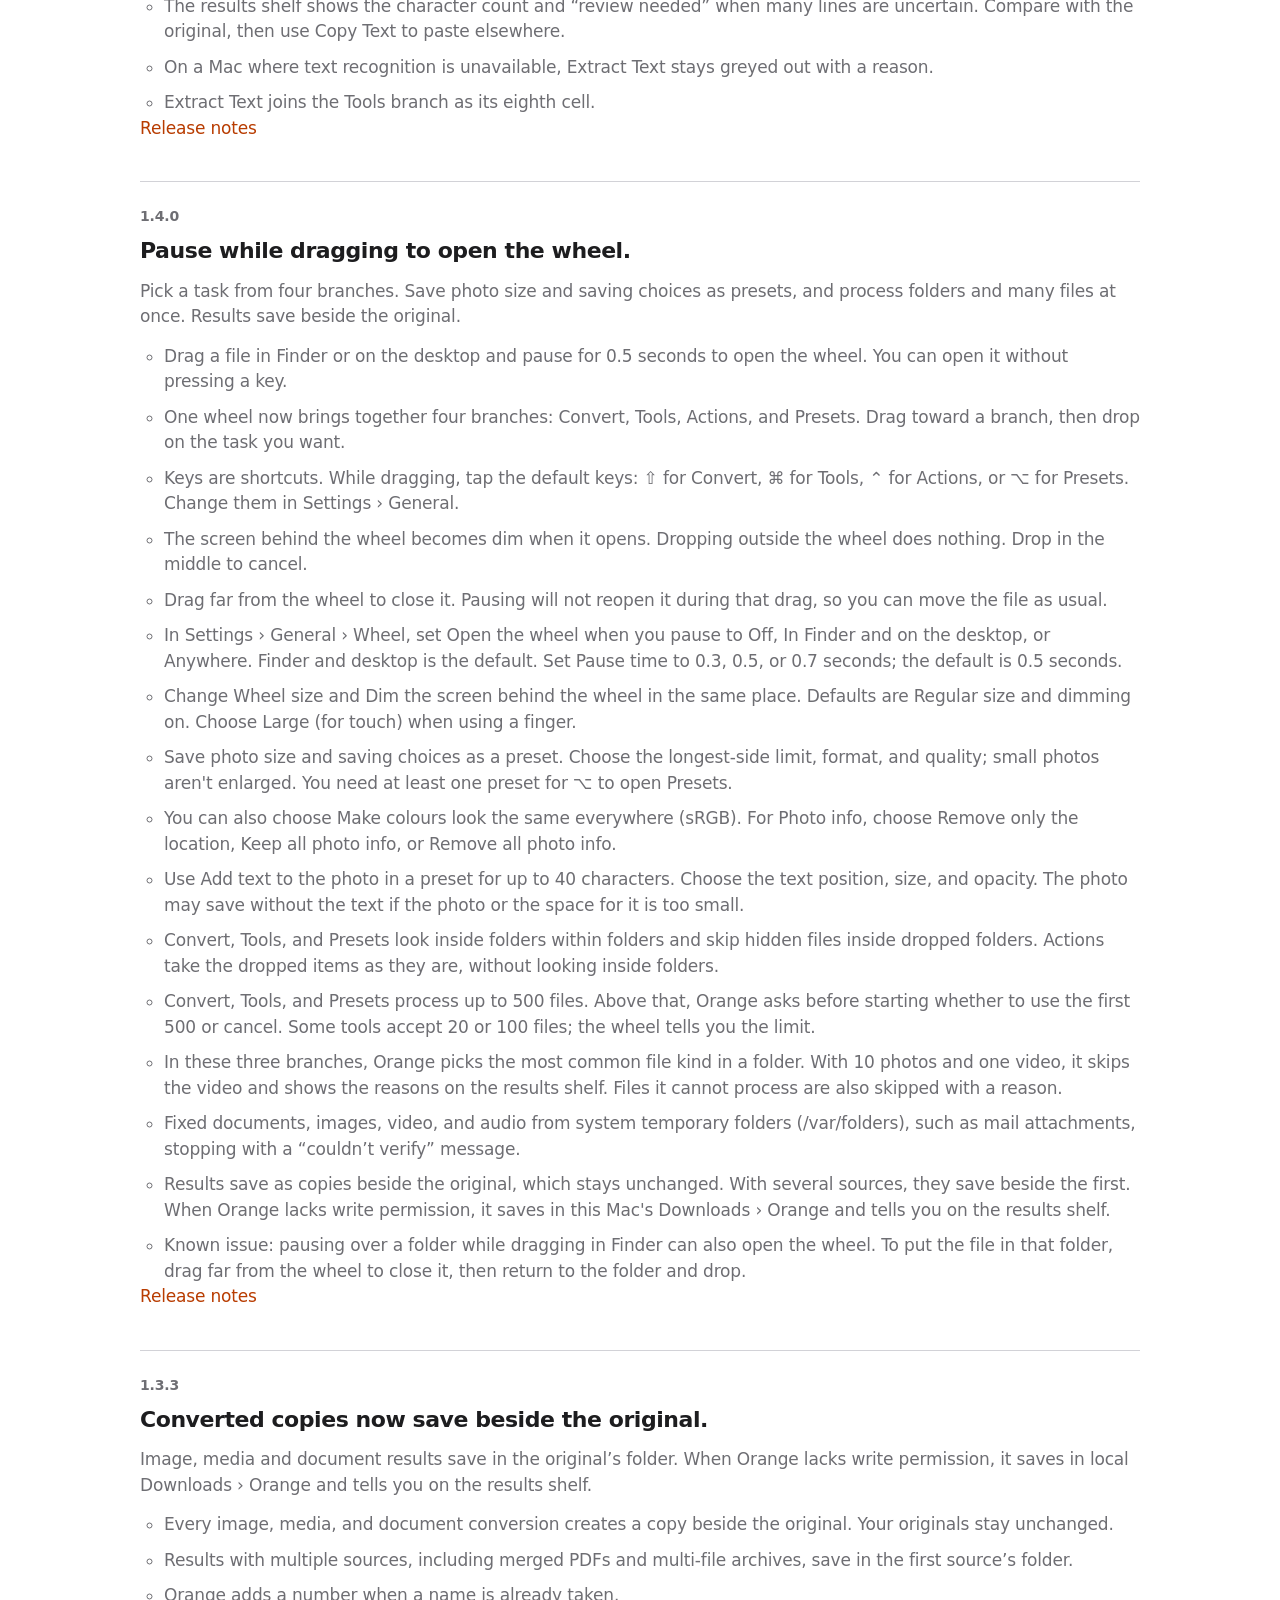
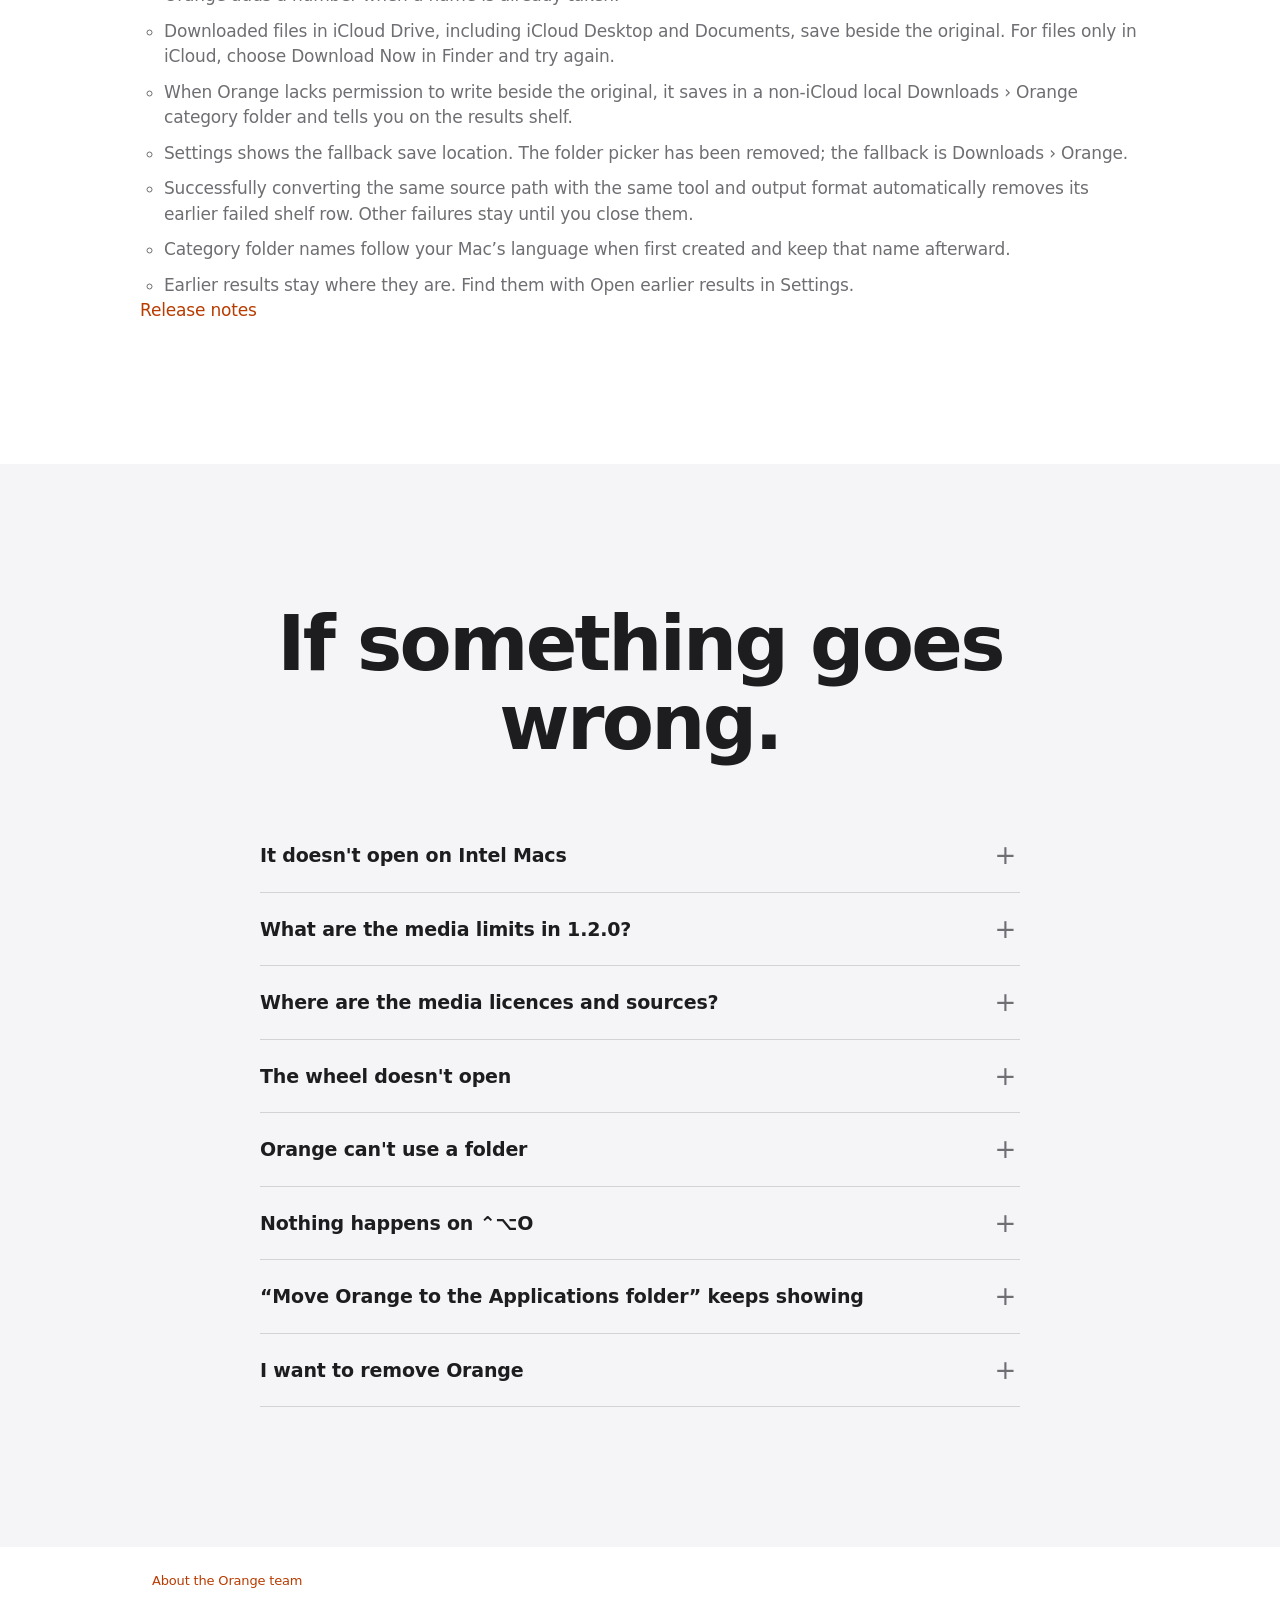
==== commit 090e1c2e: "site: Orange 1.5.1 — Photo Orientation Co-Authored-By: Claude Opus 5.5 <noreply@anthropic.com>" ====
--- a/docs/index.html
+++ b/docs/index.html
@@ -46,7 +46,7 @@
     <h1>Drag. Pause. Wheel.</h1>
     <p class="lede">Pause for a moment while dragging files in Finder. The wheel opens; drop on a segment and you're done. Tap a modifier key for a quicker way.</p>
     <div class="cta">
-      <a class="get" id="get" href="https://github.com/JaydenHSong/orange-releases/releases/tag/v1.5.0"><span id="get-label">Download Orange 1.5.0</span></a>
+      <a class="get" id="get" href="https://github.com/JaydenHSong/orange-releases/releases/tag/v1.5.1"><span id="get-label">Download Orange 1.5.1</span></a>
       <p class="get-meta"><span id="get-meta">From the latest release on GitHub.</span><br>Apple Silicon Mac, macOS 15 or later<br>It doesn't open on Intel Macs.<br>On macOS 14, use <a href="https://github.com/JaydenHSong/orange-releases/releases/tag/v1.1.1">Orange 1.1.1</a>.<br>On macOS 13, use <a href="https://github.com/JaydenHSong/orange-releases/releases/tag/v1.0.0">Orange 1.0.0</a>.</p>
     </div>
     <div class="stage" id="stage" role="img" aria-label="A file is dragged and paused, the wheel opens, and dropping on JPG puts a JPG file next to the original">
@@ -124,6 +124,7 @@
   <section class="news" aria-labelledby="news-heading">
     <div class="center reveal"><h2 id="news-heading">What's new.</h2></div>
     <ul class="release-list">
+<li class="release-featured"><p class="release-version">1.5.1</p><h3>Keep your photos facing the same way elsewhere.</h3><p>Fix the orientation in a JPEG or single-page TIFF copy while keeping the original unchanged. Clipboard History also reads more smoothly with VoiceOver.</p><ul class="release-items"><li>Choose “Fix Photo Orientation” in Tools › Metadata to save a JPEG or single-page TIFF copy beside the original in the direction shown. The original stays unchanged, and location information is removed from the copy. JPEG is recompressed, so image quality may change slightly. If orientation is already fixed, no copy is made. HEIC is not supported yet.</li><li>Improved the release checks that verify Clipboard History settings stay unchanged when updating from 1.5.0.</li><li>Clipboard History rows no longer add an empty ending when read with VoiceOver.</li></ul><a href="https://github.com/JaydenHSong/orange-releases/releases/tag/v1.5.1">Release notes</a></li>
 <li class="release-featured"><p class="release-version">1.5.0</p><h3>Clipboard History: find and reuse what you copied.</h3><p>Open Clipboard History with ⌃⌥V or from the menu to find past text, images and file locations and copy them again. It starts off, and when you turn it on, saved history is encrypted on this Mac. You can also paste straight into the app you came from.</p><ul class="release-items"><li>New: Clipboard History. Orange keeps the text, images and file locations you copy on this Mac. Open it from the Orange menu › “Clipboard History…” or with ⌃⌥V. Search, pin and delete items, and copy any item again.</li><li>Clipboard History starts off. Turn it on in Settings › Clipboard History after reading what it keeps and choosing “Continue…”. Saved history is encrypted on this Mac. Copies from some password apps and copies marked as secret are never kept, but unmarked passwords or personal details can still be saved. By default it keeps up to 200 items for 7 days (choose 1, 7 or 30 days). Pinned items stay until you delete them.</li><li>Direct paste is optional. Turn on “Paste directly” in Settings and allow Accessibility, and Orange copies the item and sends ⌘V to the app you came from. Without it, copy the item and press ⌘V yourself.</li><li>If you had copied-image history on, Orange keeps recording images only. Text and files are recorded only after you agree again.</li></ul><a href="https://github.com/JaydenHSong/orange-releases/releases/tag/v1.5.0">Release notes</a></li>
 <li class="release-featured"><p class="release-version">1.4.6</p><h3>Orange in Shortcuts and in Finder&#x27;s right-click menu.</h3><p>Five Orange actions arrive in the Shortcuts app, and “Open Orange Wheel” in Finder&#x27;s right-click menu opens the wheel there. The wheel effect bursts up from the item, and long Review Document entries no longer get cut off.</p><ul class="release-items"><li>Orange works in the Shortcuts app. Five actions: “Convert with Orange”, “Apply Orange Preset”, “Compress Images with Orange”, “Extract Text with Orange” and “Make Contact Sheet with Orange”. Open Orange once, then search for “Orange” in the Shortcuts app. They give the same results as the wheel and save to the same place. When the wheel would ask a question, the shortcut doesn&#x27;t wait for an answer: it stops and tells you why.</li><li>In Finder, right-click files and choose “Open Orange Wheel” to open the wheel right there.</li><li>When a shortcut is the first thing to start Orange, Getting Started and other first-run windows no longer block it. They appear when you open Orange yourself.</li><li>The effect when you run a wheel item now bursts upward from that item.</li><li>Long entries in the Review Document detail list wrap instead of being cut off.</li></ul><p class="release-shortcuts-note">Ready-made shortcuts for Finder Quick Actions. Open Orange once before adding them. Team Preset asks which preset to use when you add it.</p><p class="release-shortcuts"><a href="shortcuts/convert-to-jpg.shortcut" download>Convert to JPG</a> · <a href="shortcuts/team-preset.shortcut" download>Team Preset</a> · <a href="shortcuts/extract-text.shortcut" download>Extract Text</a></p><a href="https://github.com/JaydenHSong/orange-releases/releases/tag/v1.4.6">Release notes</a></li>
 <li class="release-featured"><p class="release-version">1.4.5</p><h3>Every theme fits in Getting Started.</h3><p>The Getting Started themes page shows all six built-in themes without clipping. Short documents start at the top of the Review Document window, and PDF results no longer have a stray “-” in their names.</p><ul class="release-items"><li>The Getting Started themes page shows all six built-in themes without clipping. Themes sit at most four to a row, and the note about reopening the guide stays visible.</li><li>Short documents start at the top of the Review Document window. The window fits its content and stays on screen.</li><li>Compress PDF, Metadata and Split results, and PDF pages saved as images, no longer have a stray “-” in their names. They are now saved as “Report compressed.pdf” or “Report page-0001.png”.</li></ul><a href="https://github.com/JaydenHSong/orange-releases/releases/tag/v1.4.5">Release notes</a></li>
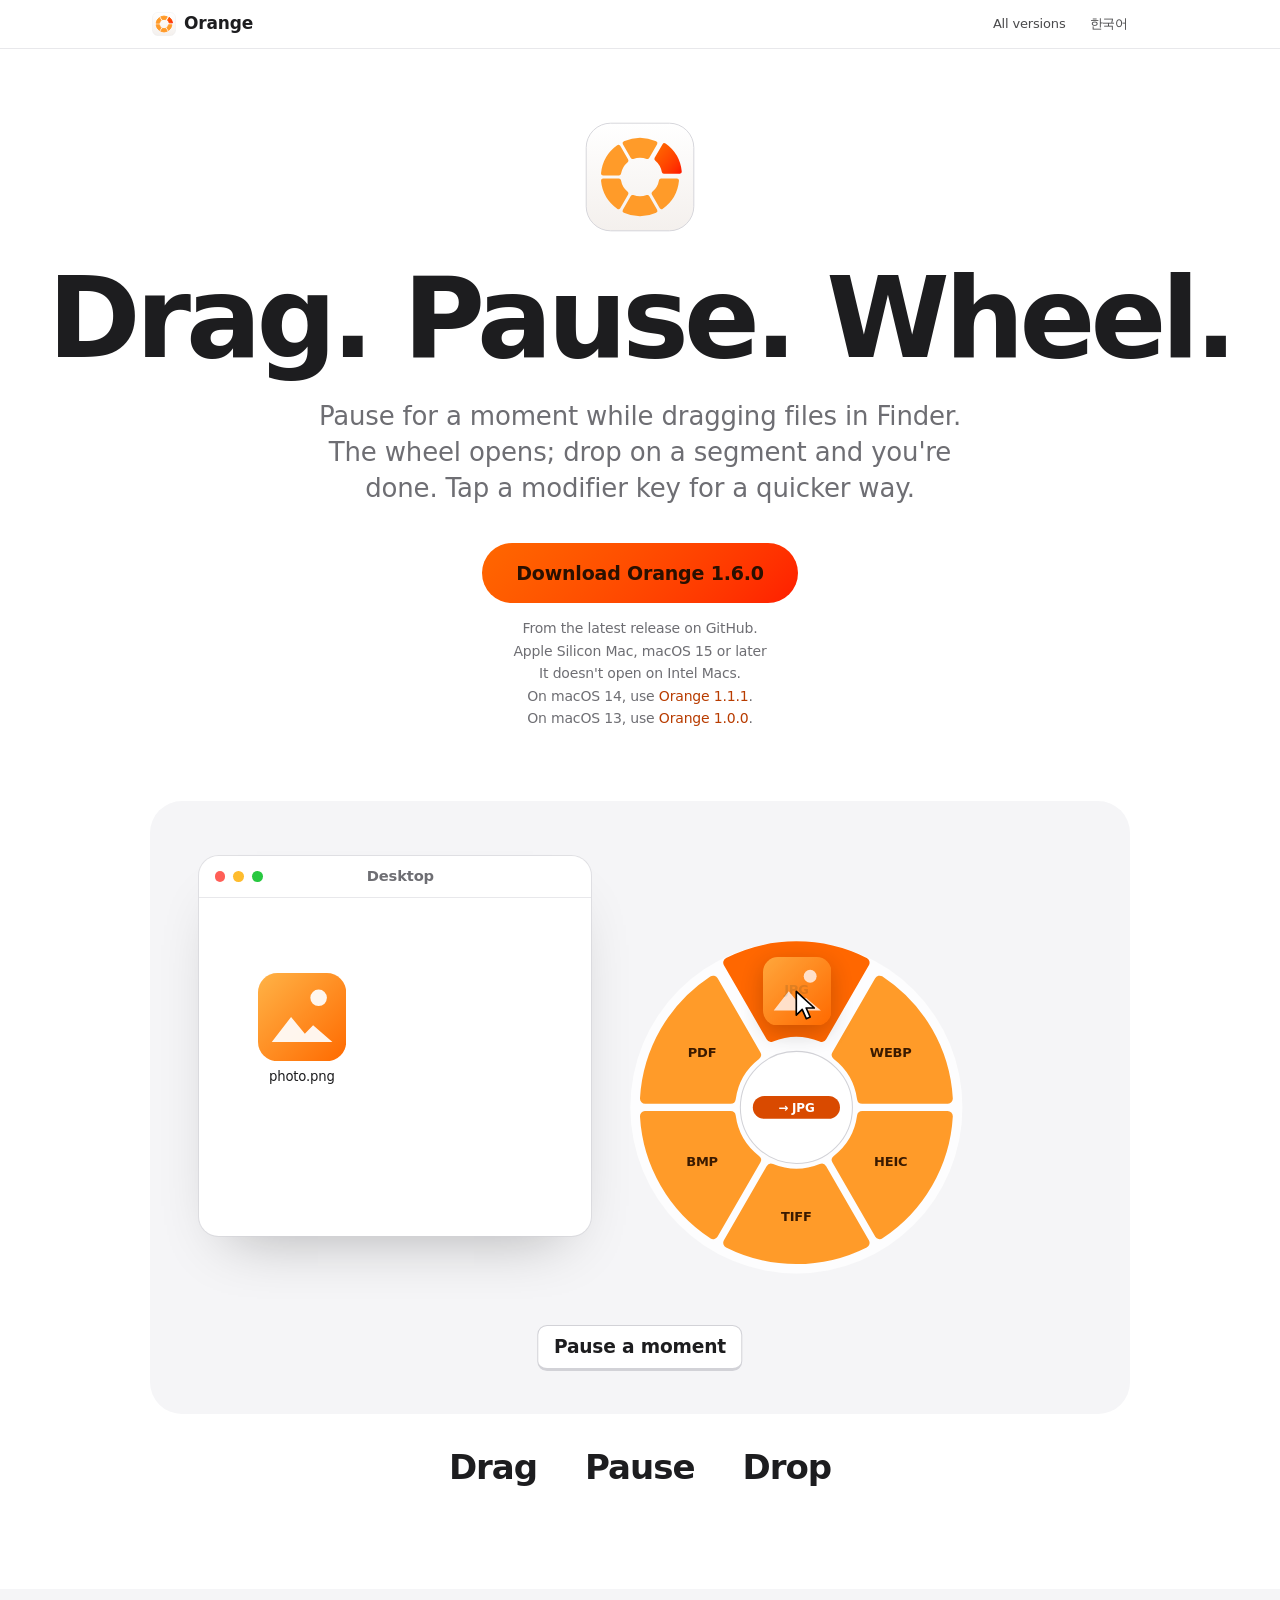
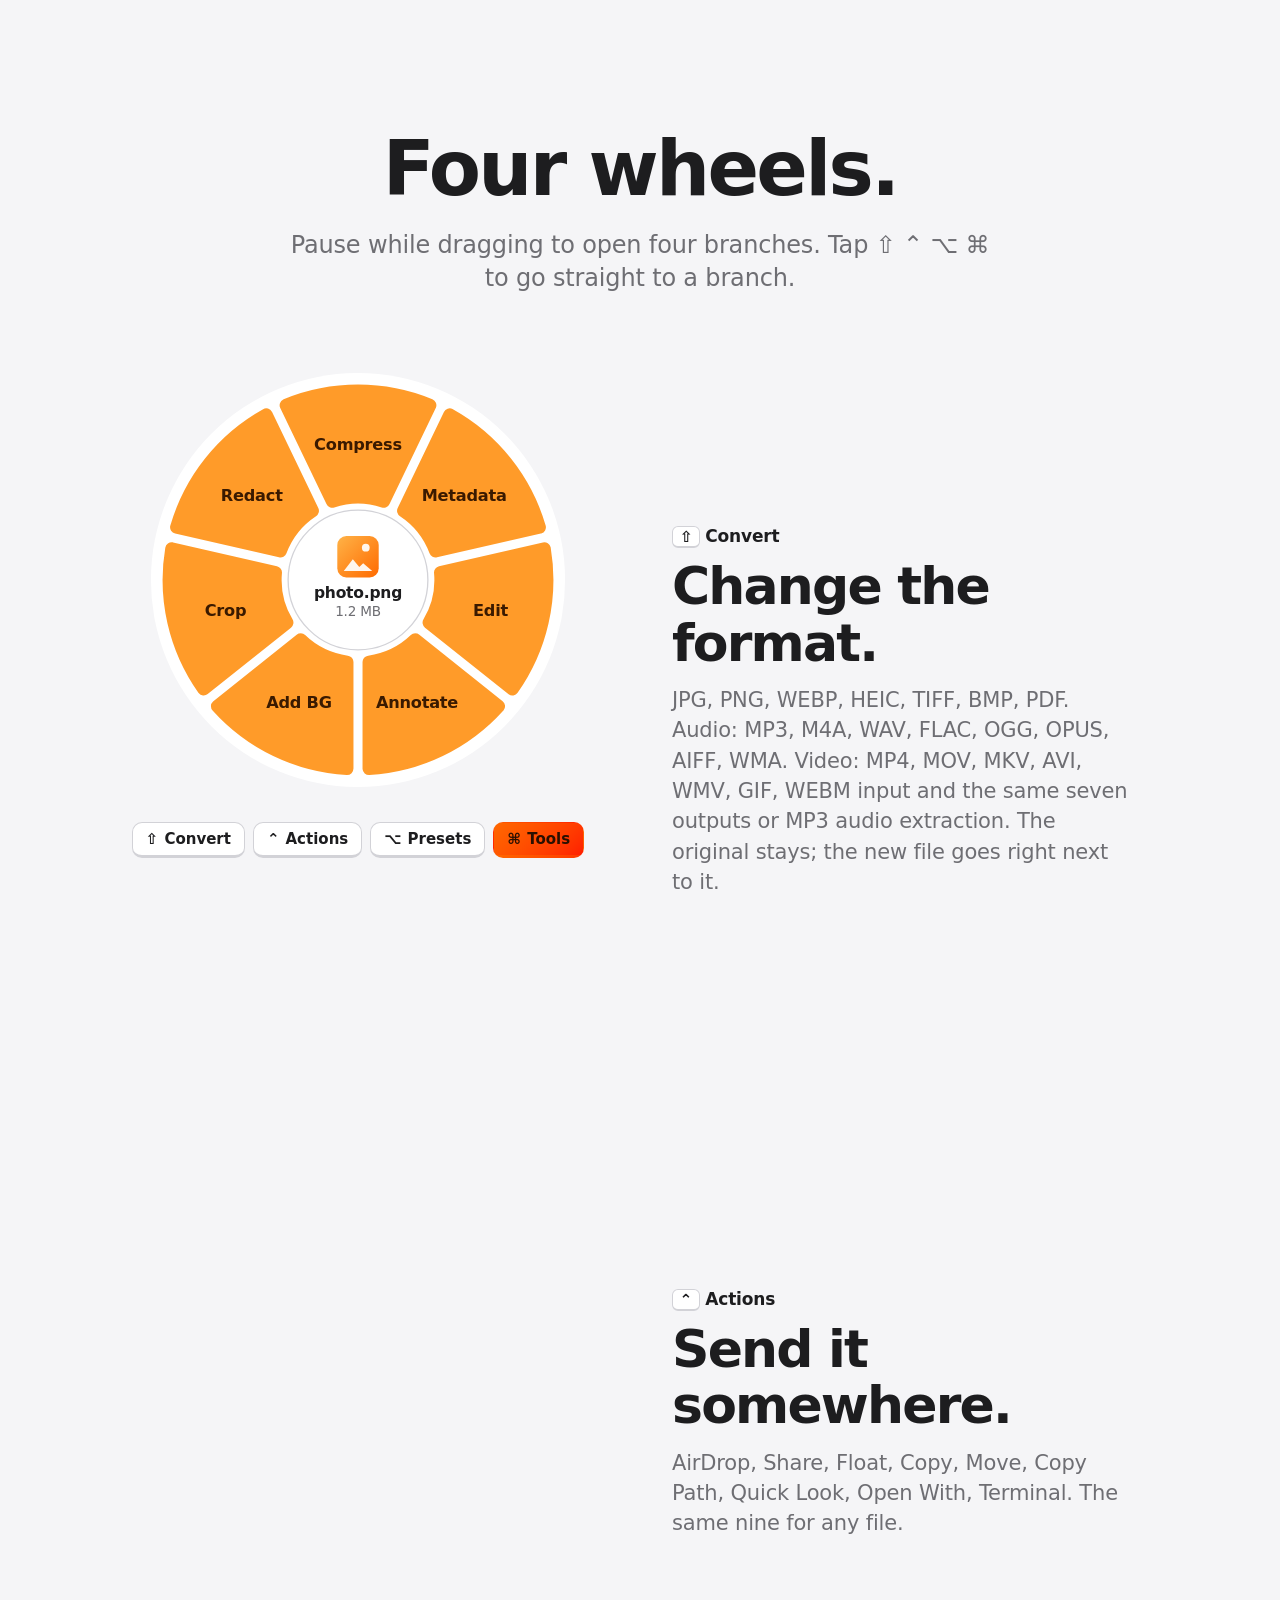
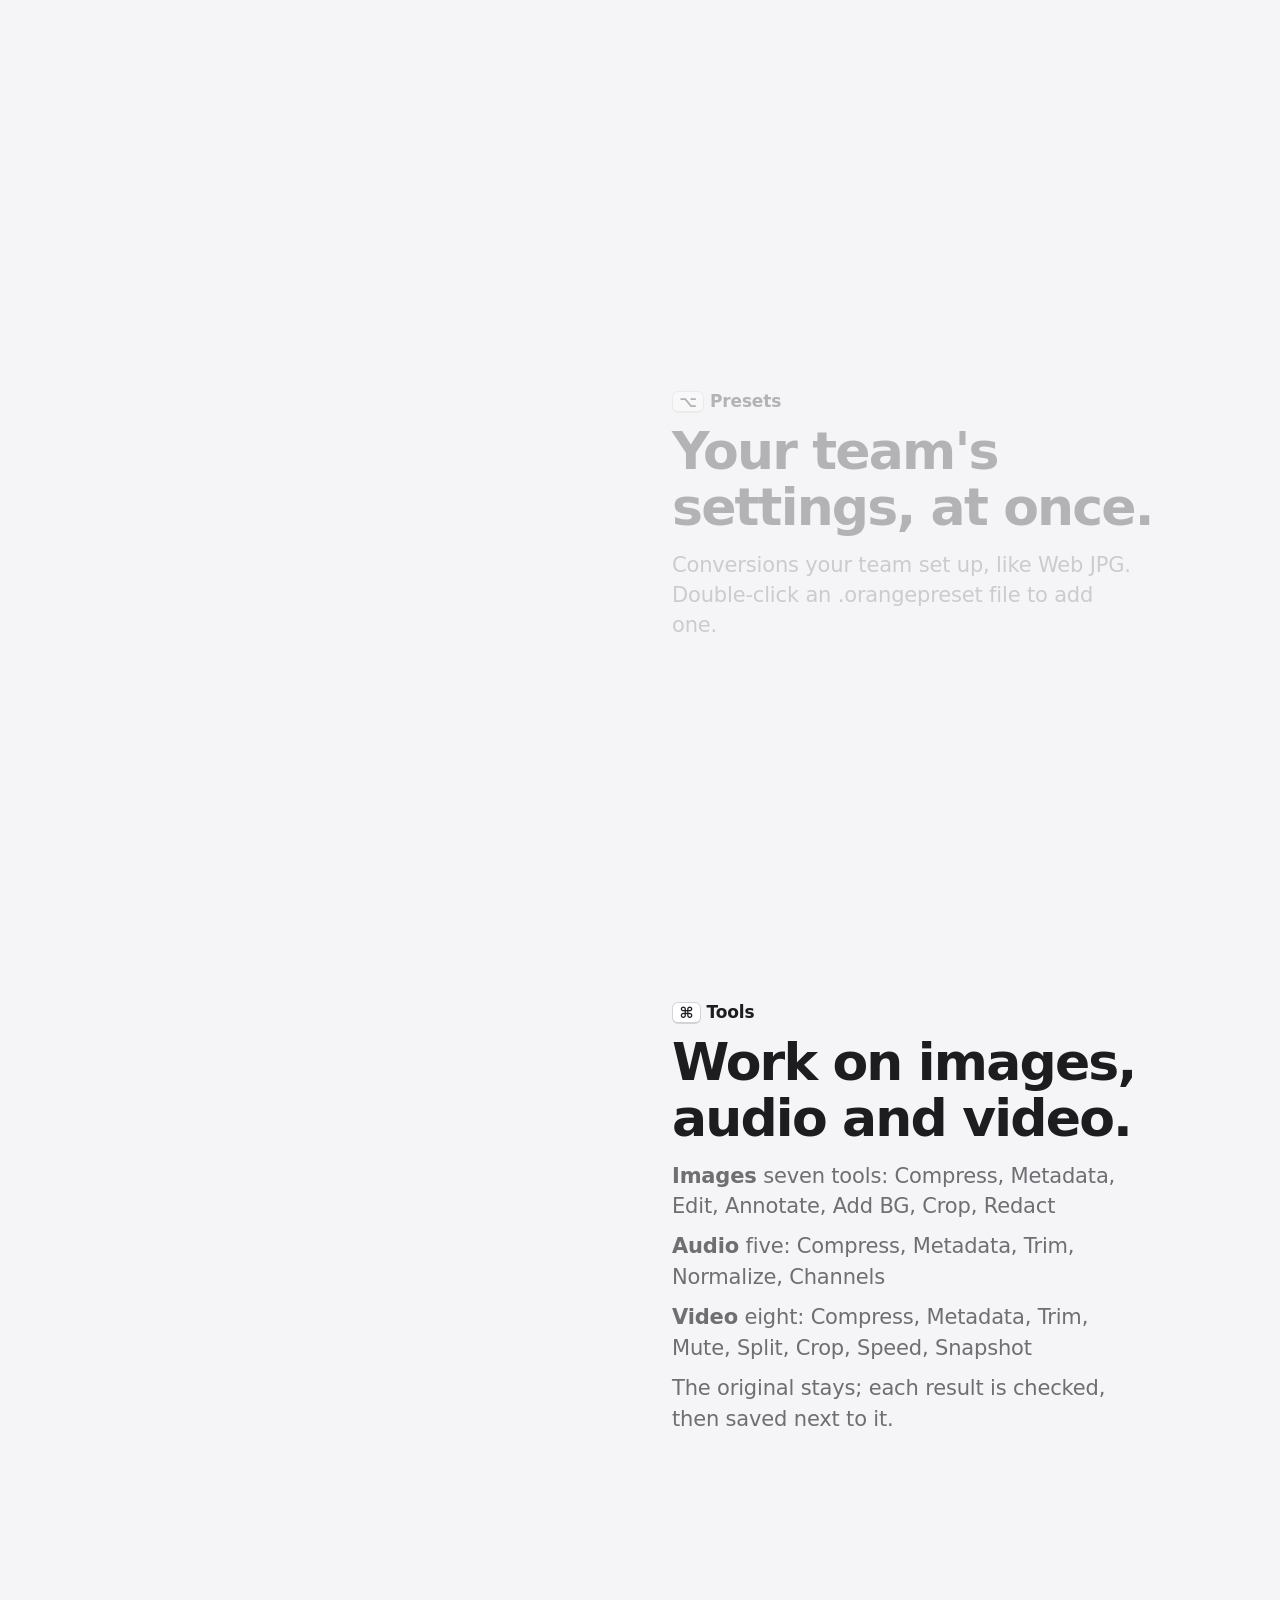
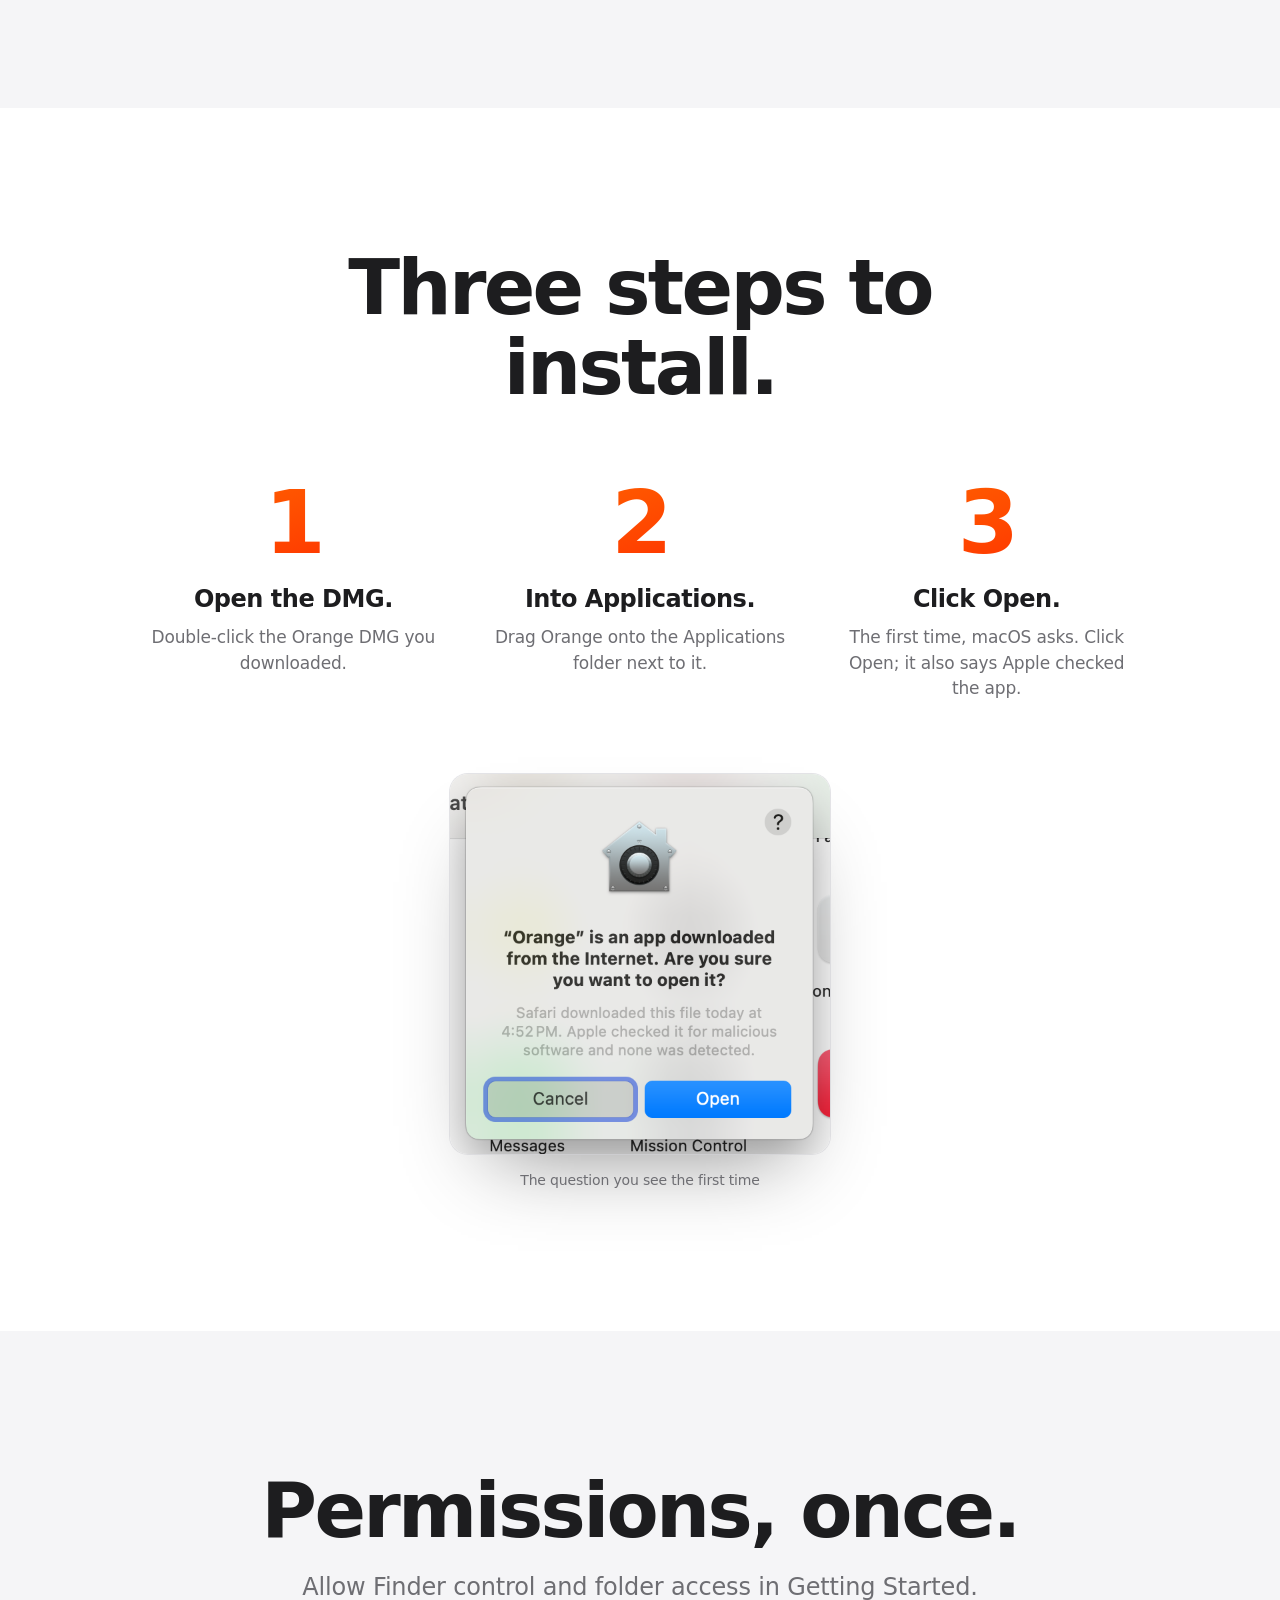
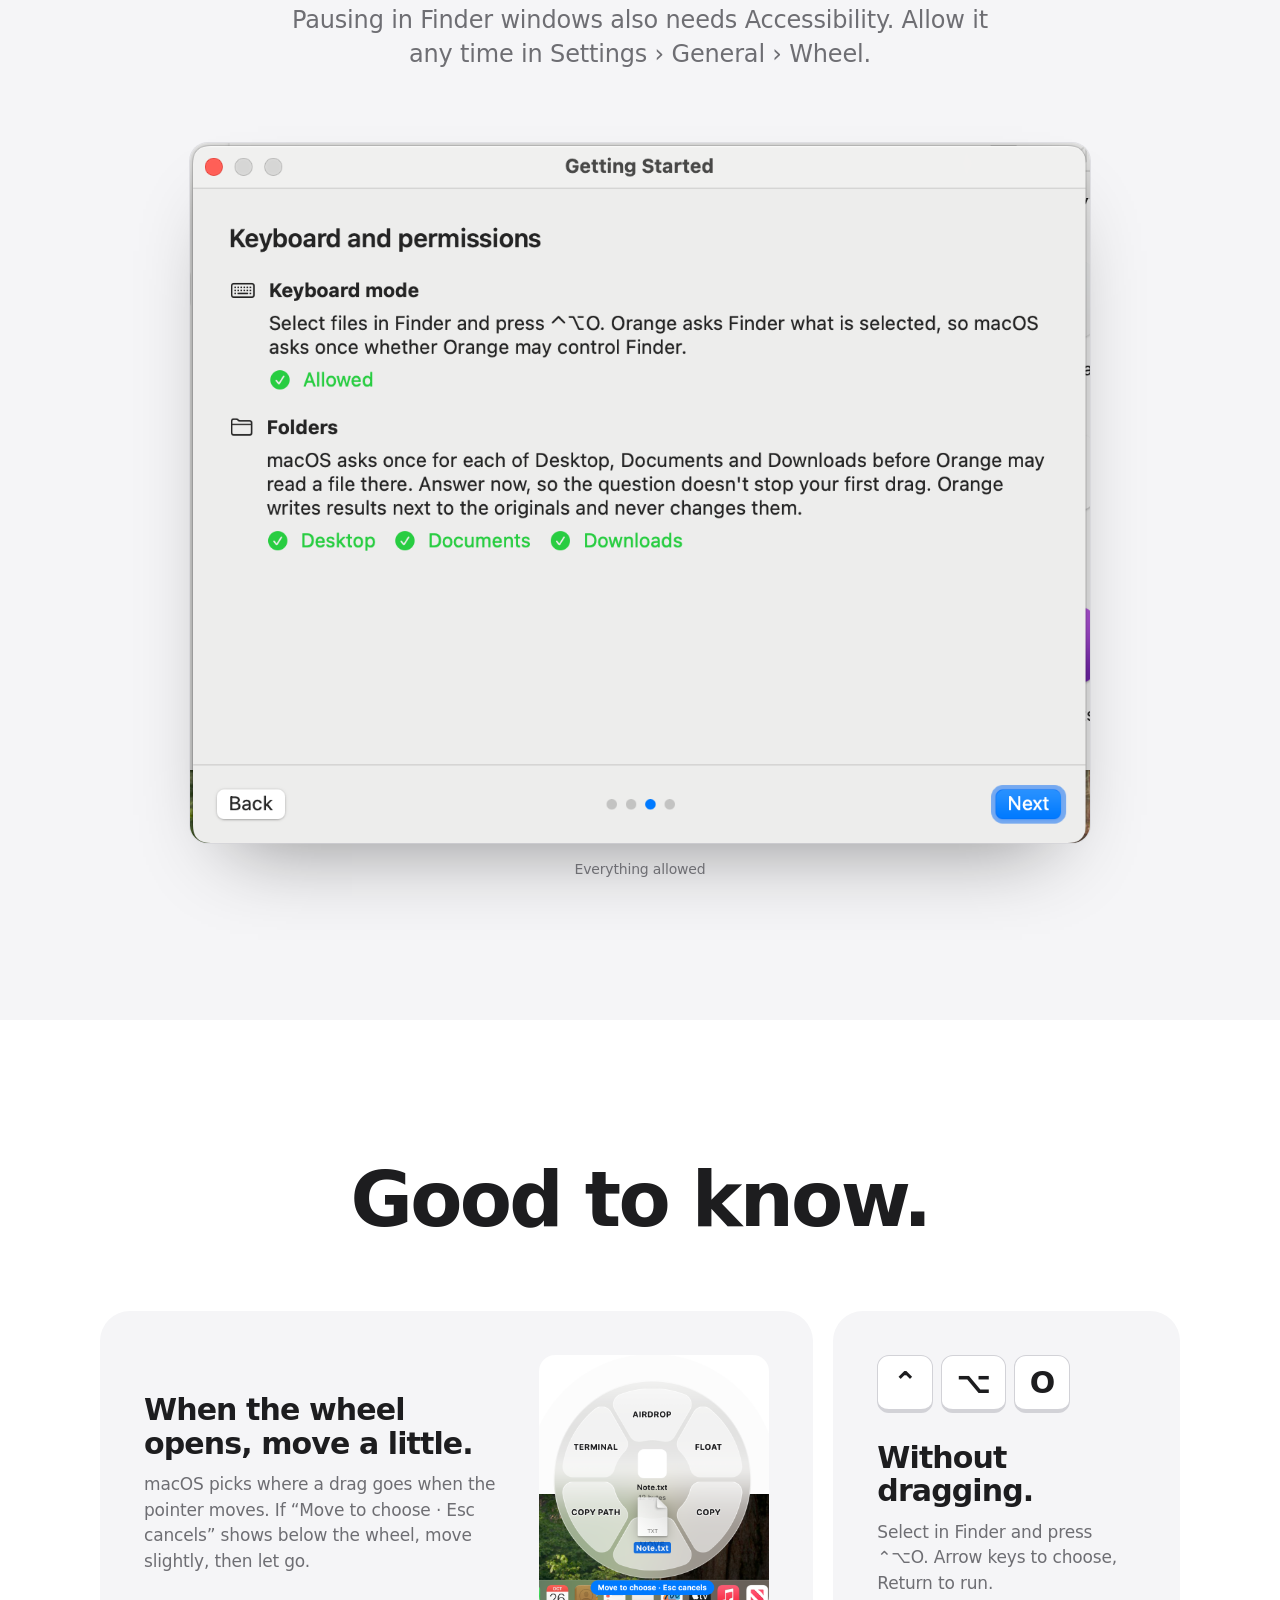
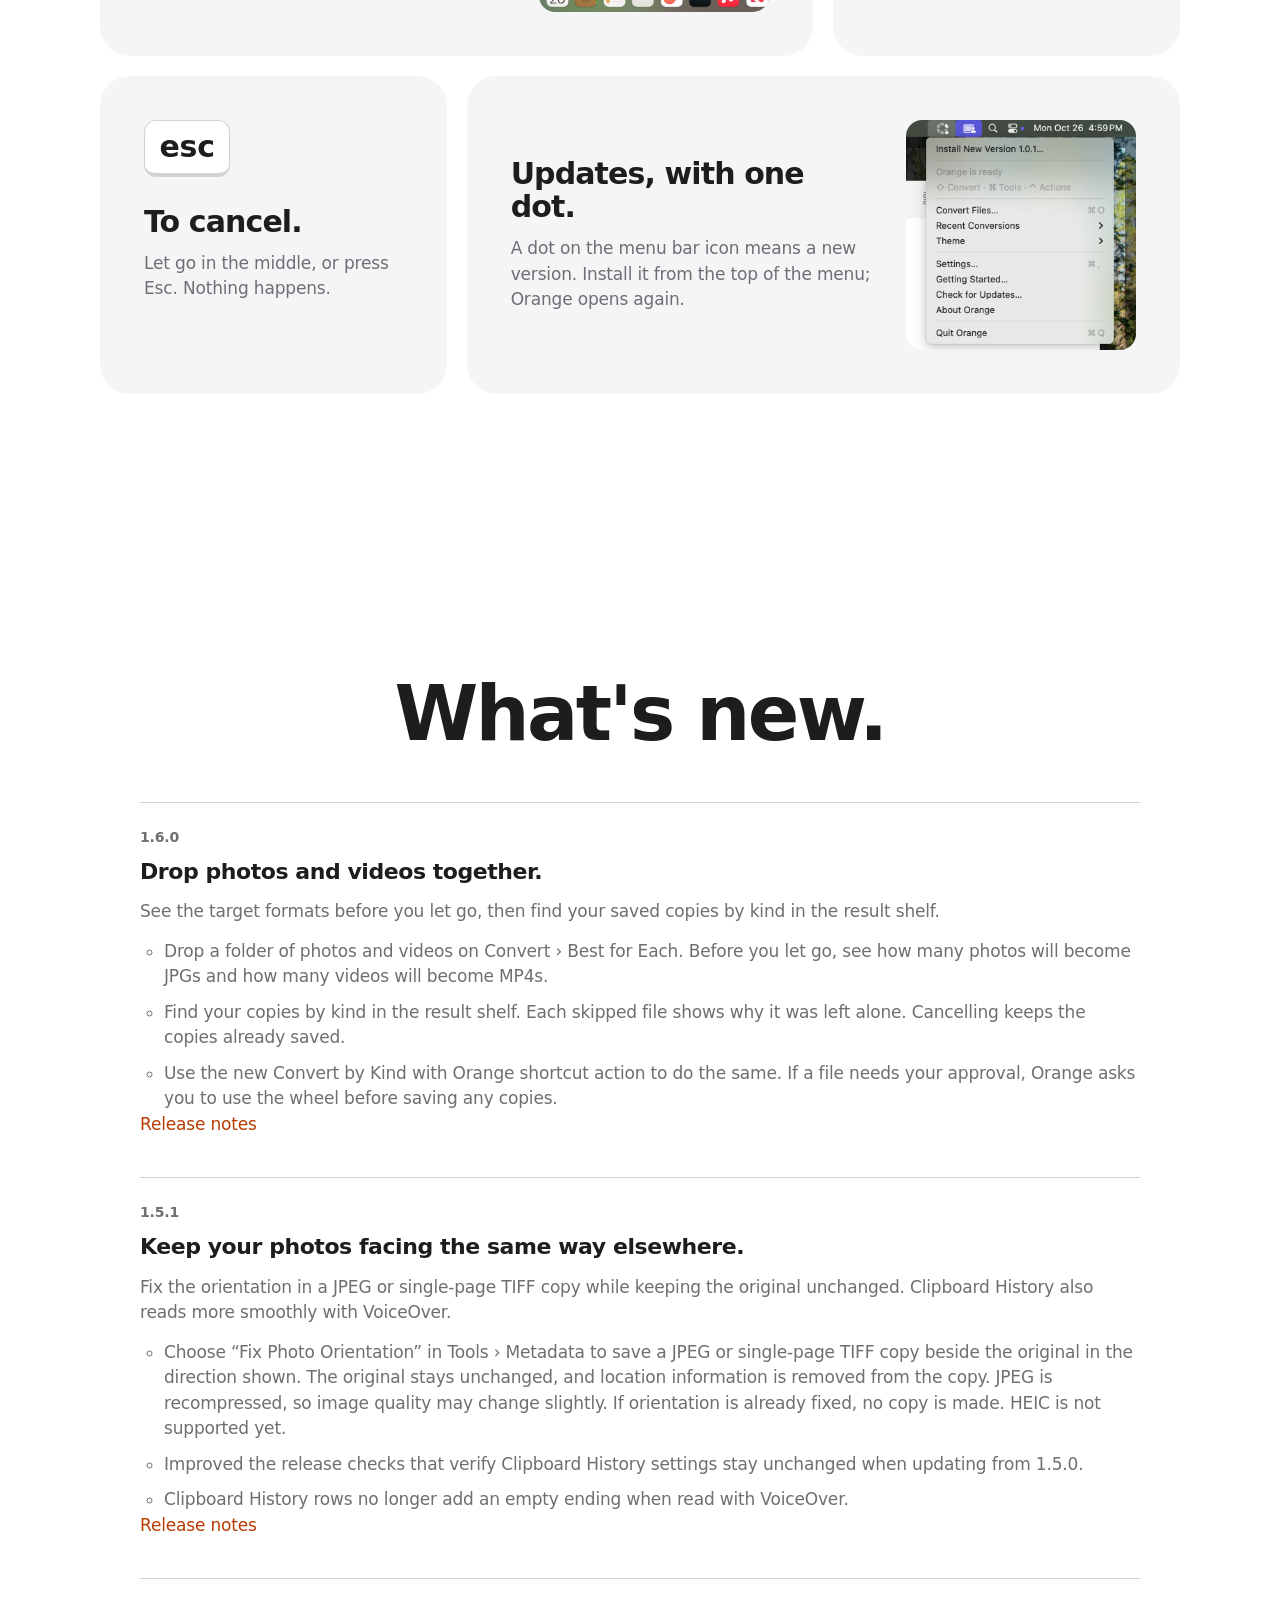
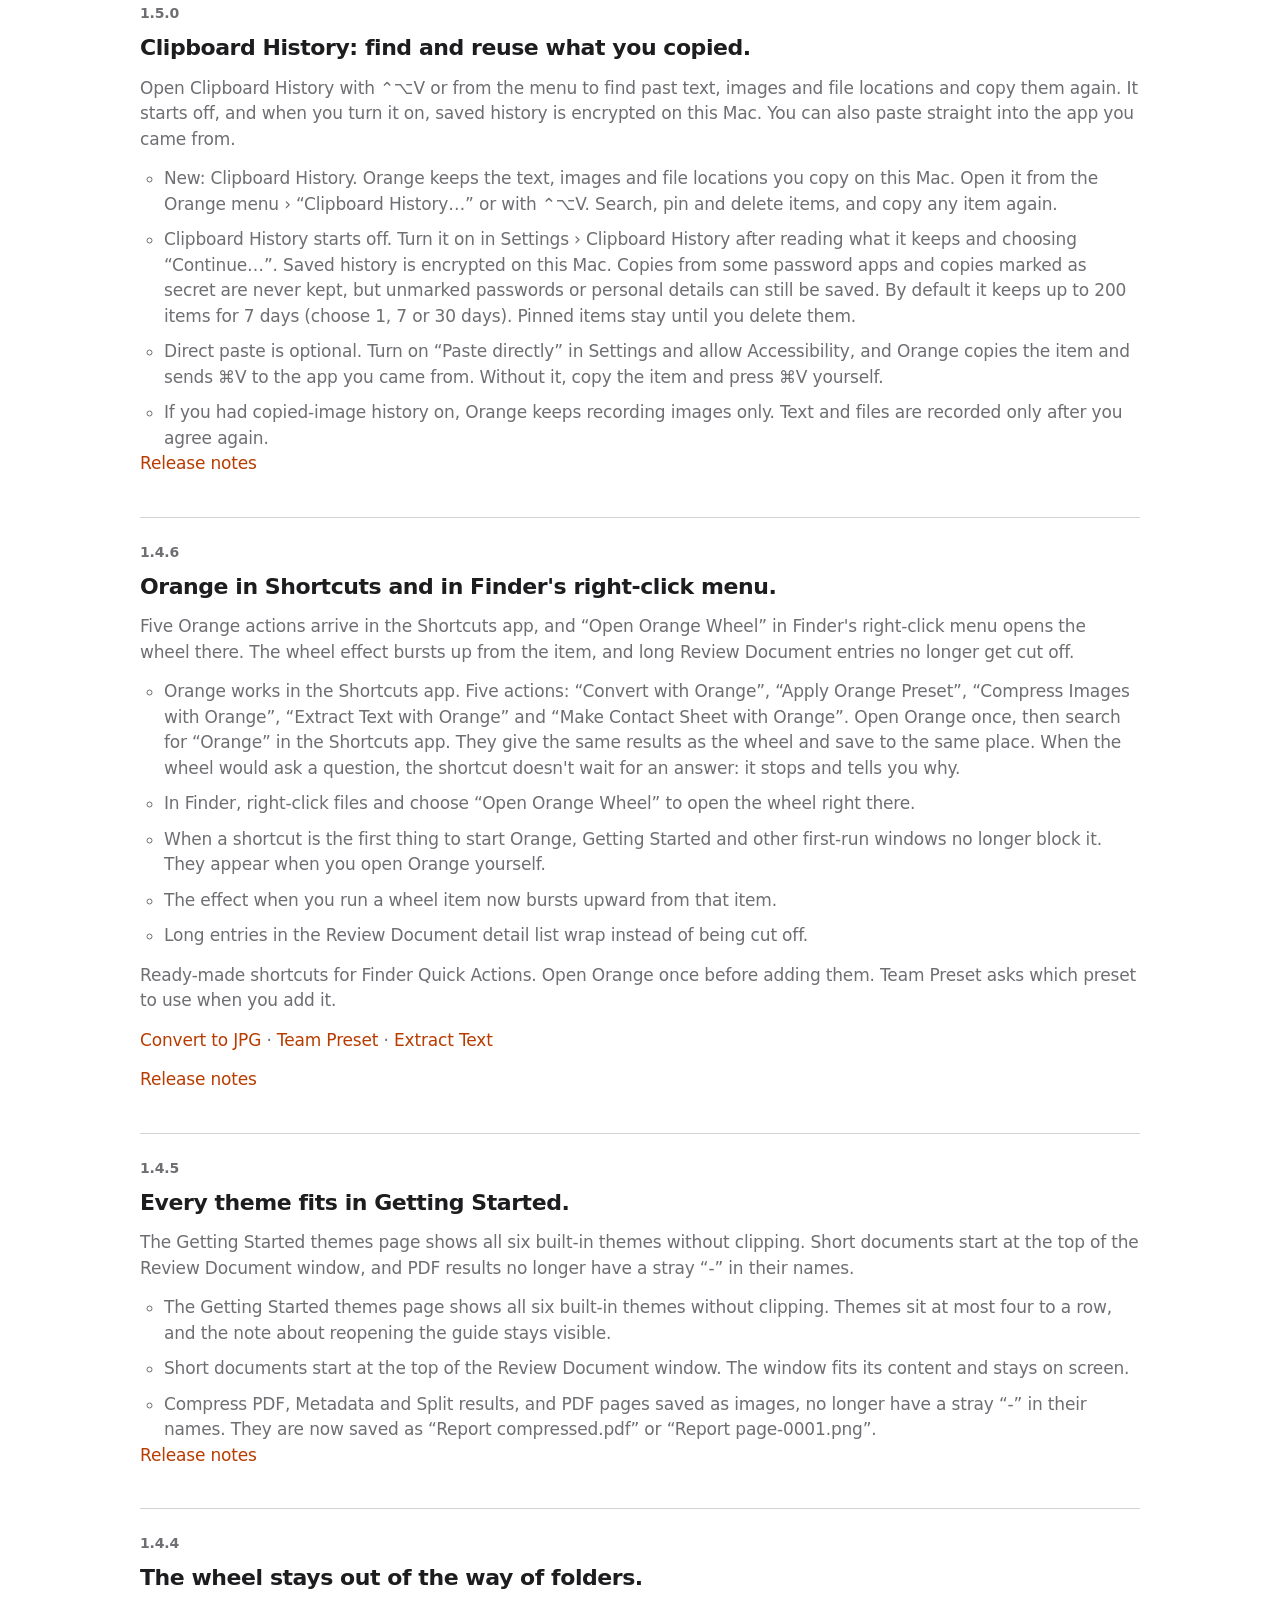
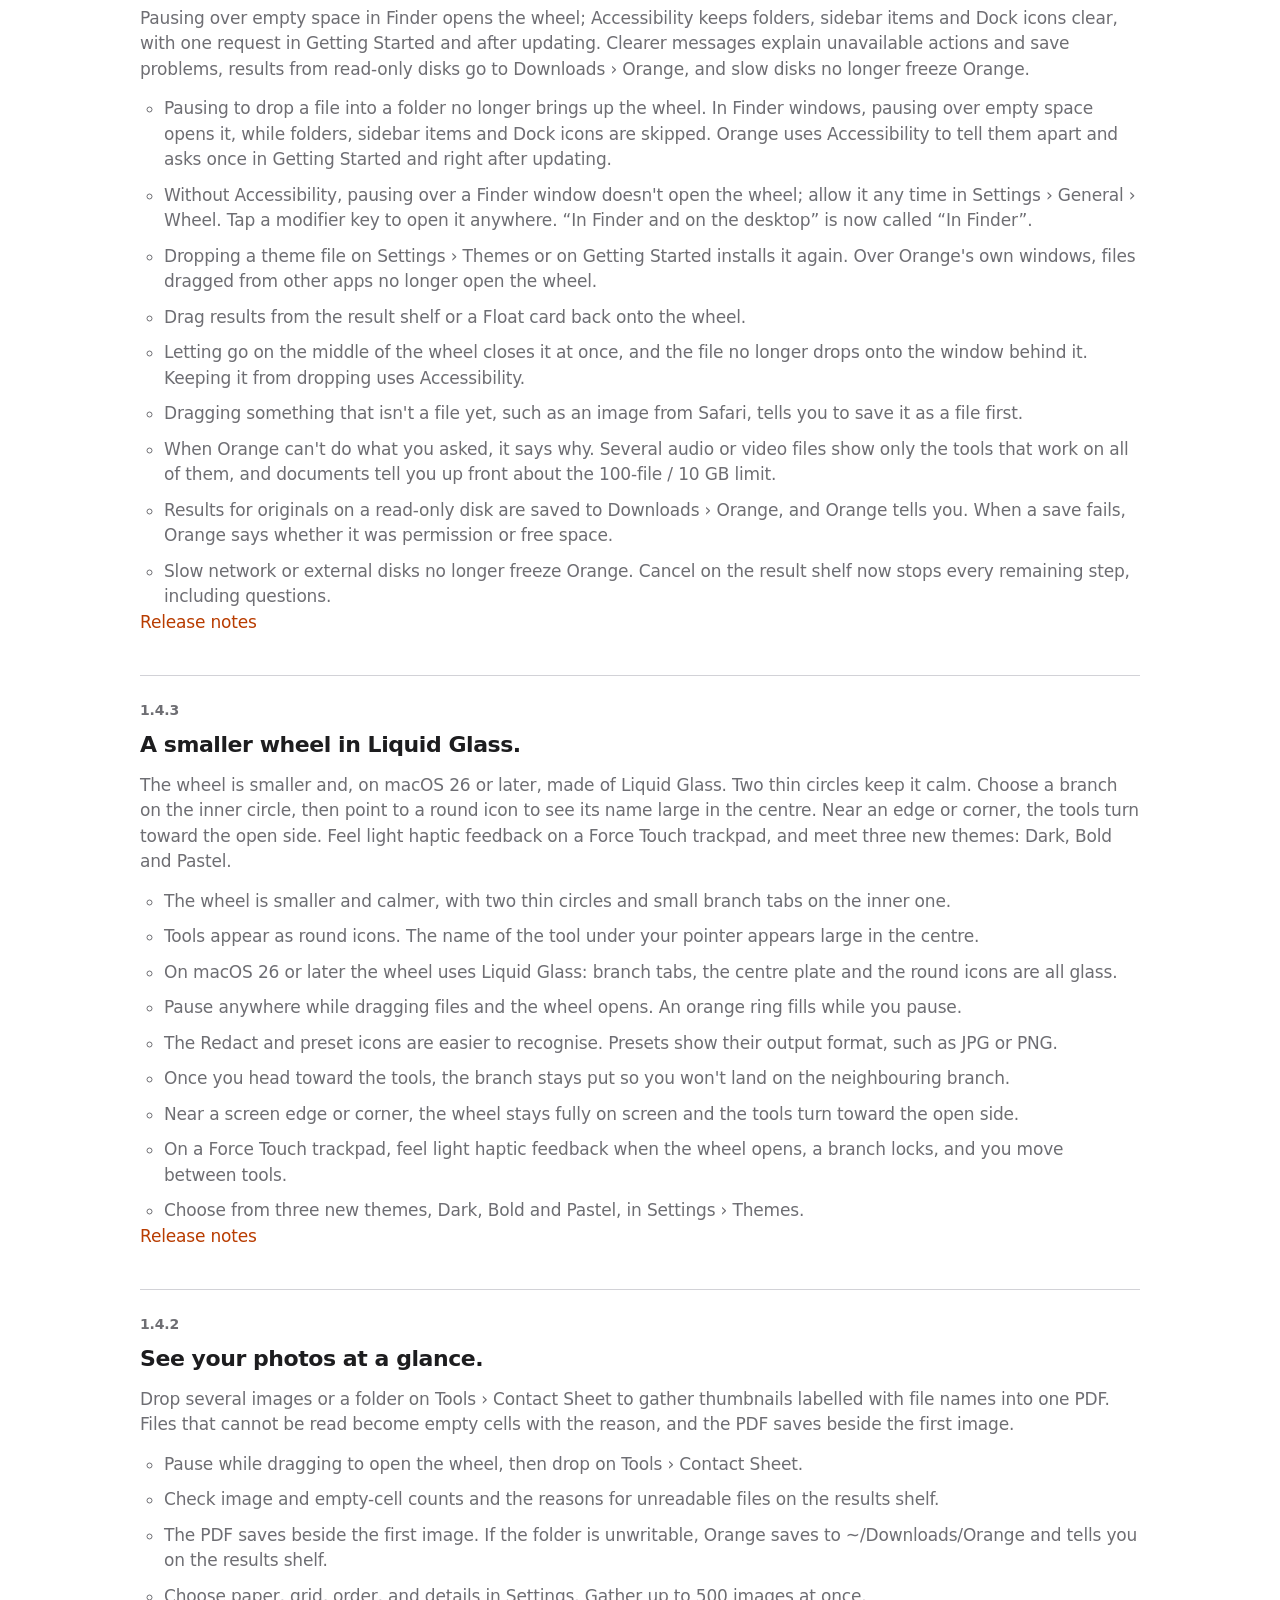
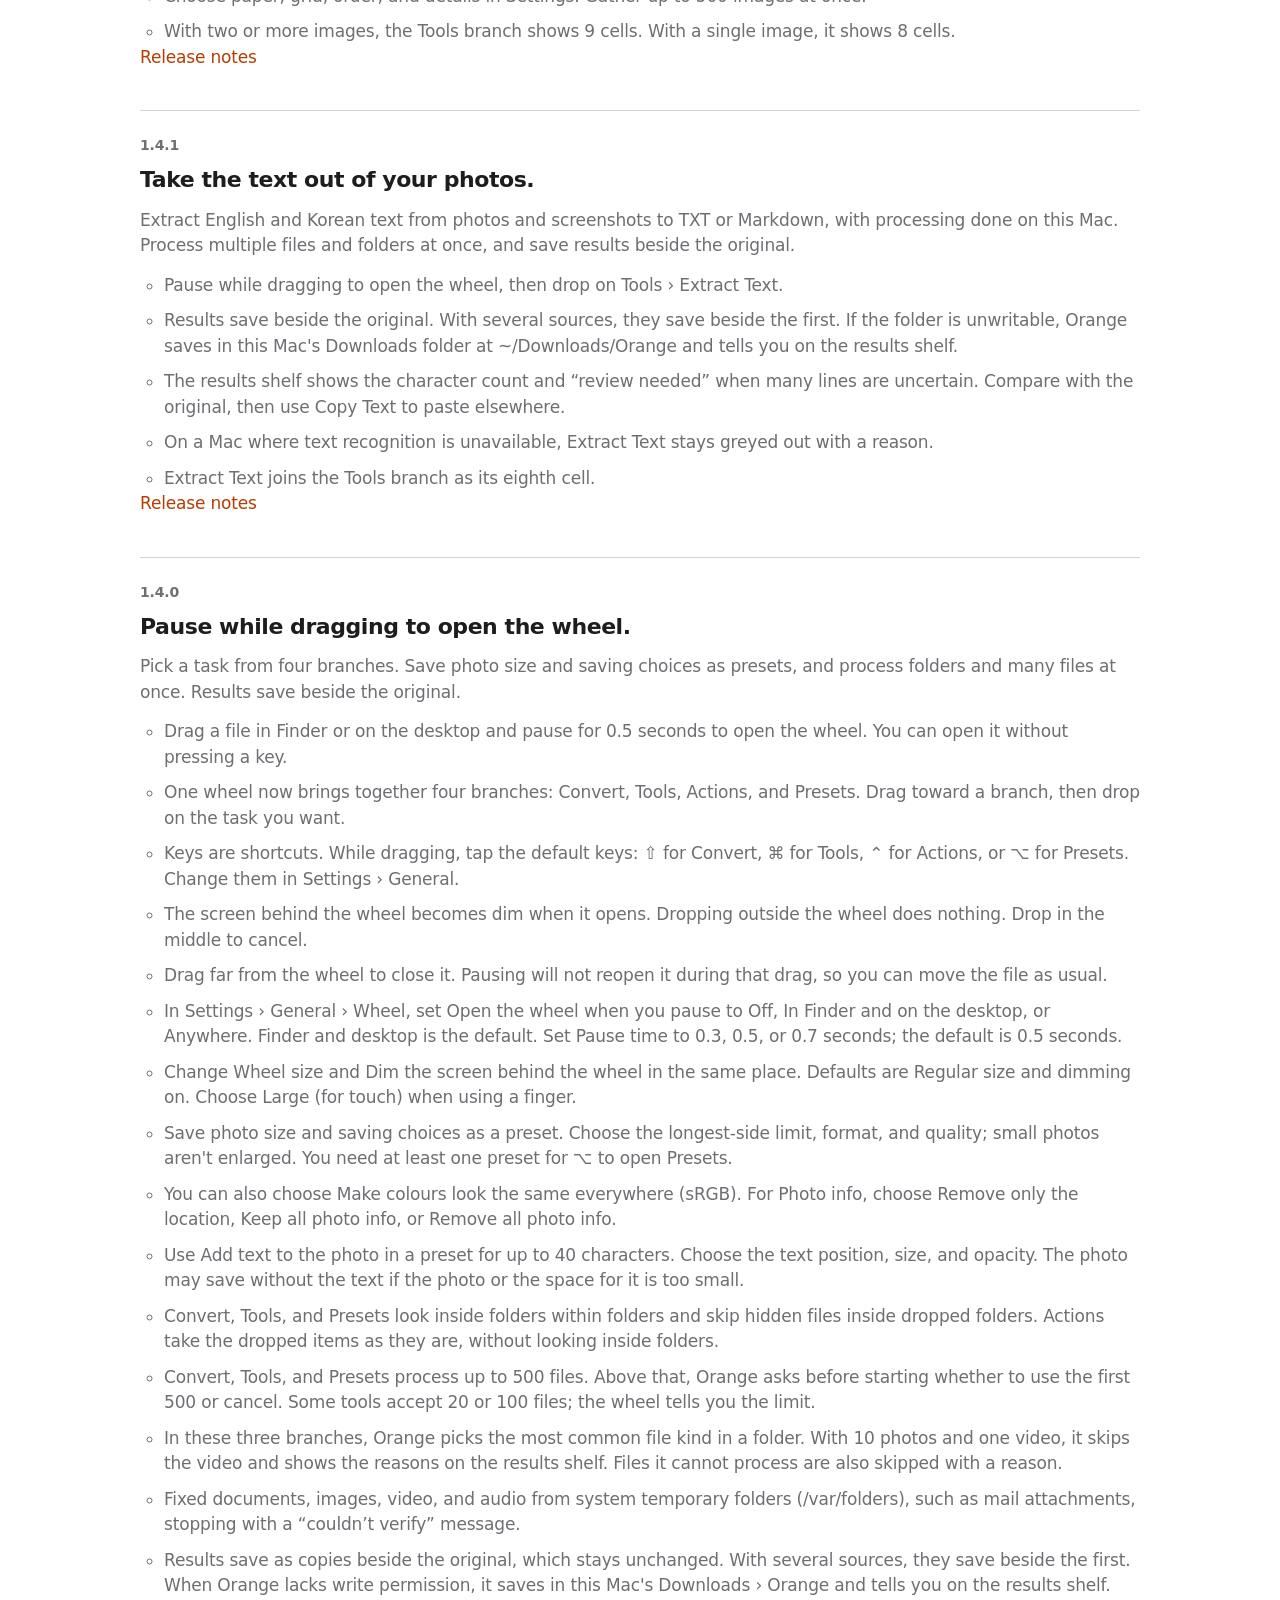
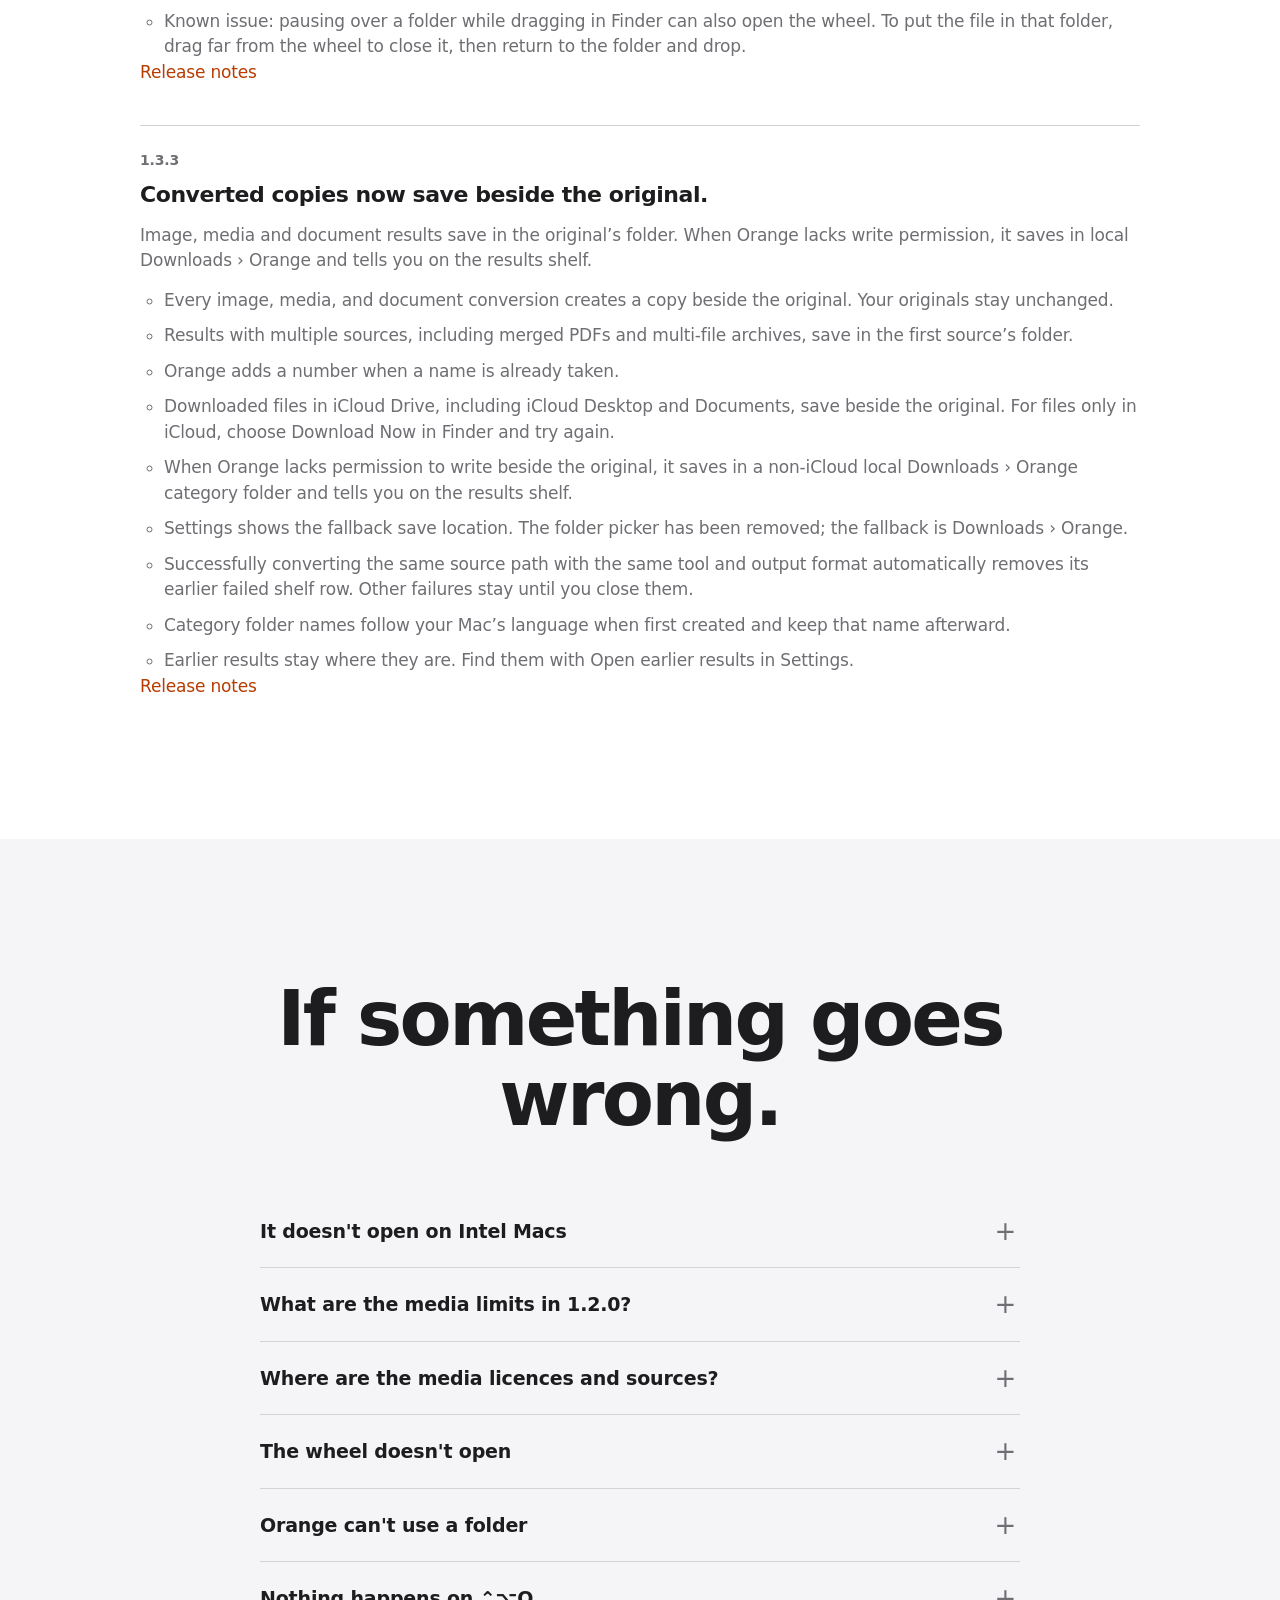
==== commit 172dfdc9: "site: Orange 1.6.0 — Best for Each Co-Authored-By: Claude Opus 5.5 <noreply@anthropic.com>" ====
--- a/docs/index.html
+++ b/docs/index.html
@@ -46,7 +46,7 @@
     <h1>Drag. Pause. Wheel.</h1>
     <p class="lede">Pause for a moment while dragging files in Finder. The wheel opens; drop on a segment and you're done. Tap a modifier key for a quicker way.</p>
     <div class="cta">
-      <a class="get" id="get" href="https://github.com/JaydenHSong/orange-releases/releases/tag/v1.5.1"><span id="get-label">Download Orange 1.5.1</span></a>
+      <a class="get" id="get" href="https://github.com/JaydenHSong/orange-releases/releases/tag/v1.6.0"><span id="get-label">Download Orange 1.6.0</span></a>
       <p class="get-meta"><span id="get-meta">From the latest release on GitHub.</span><br>Apple Silicon Mac, macOS 15 or later<br>It doesn't open on Intel Macs.<br>On macOS 14, use <a href="https://github.com/JaydenHSong/orange-releases/releases/tag/v1.1.1">Orange 1.1.1</a>.<br>On macOS 13, use <a href="https://github.com/JaydenHSong/orange-releases/releases/tag/v1.0.0">Orange 1.0.0</a>.</p>
     </div>
     <div class="stage" id="stage" role="img" aria-label="A file is dragged and paused, the wheel opens, and dropping on JPG puts a JPG file next to the original">
@@ -124,6 +124,7 @@
   <section class="news" aria-labelledby="news-heading">
     <div class="center reveal"><h2 id="news-heading">What's new.</h2></div>
     <ul class="release-list">
+<li class="release-featured"><p class="release-version">1.6.0</p><h3>Drop photos and videos together.</h3><p>See the target formats before you let go, then find your saved copies by kind in the result shelf.</p><ul class="release-items"><li>Drop a folder of photos and videos on Convert › Best for Each. Before you let go, see how many photos will become JPGs and how many videos will become MP4s.</li><li>Find your copies by kind in the result shelf. Each skipped file shows why it was left alone. Cancelling keeps the copies already saved.</li><li>Use the new Convert by Kind with Orange shortcut action to do the same. If a file needs your approval, Orange asks you to use the wheel before saving any copies.</li></ul><a href="https://github.com/JaydenHSong/orange-releases/releases/tag/v1.6.0">Release notes</a></li>
 <li class="release-featured"><p class="release-version">1.5.1</p><h3>Keep your photos facing the same way elsewhere.</h3><p>Fix the orientation in a JPEG or single-page TIFF copy while keeping the original unchanged. Clipboard History also reads more smoothly with VoiceOver.</p><ul class="release-items"><li>Choose “Fix Photo Orientation” in Tools › Metadata to save a JPEG or single-page TIFF copy beside the original in the direction shown. The original stays unchanged, and location information is removed from the copy. JPEG is recompressed, so image quality may change slightly. If orientation is already fixed, no copy is made. HEIC is not supported yet.</li><li>Improved the release checks that verify Clipboard History settings stay unchanged when updating from 1.5.0.</li><li>Clipboard History rows no longer add an empty ending when read with VoiceOver.</li></ul><a href="https://github.com/JaydenHSong/orange-releases/releases/tag/v1.5.1">Release notes</a></li>
 <li class="release-featured"><p class="release-version">1.5.0</p><h3>Clipboard History: find and reuse what you copied.</h3><p>Open Clipboard History with ⌃⌥V or from the menu to find past text, images and file locations and copy them again. It starts off, and when you turn it on, saved history is encrypted on this Mac. You can also paste straight into the app you came from.</p><ul class="release-items"><li>New: Clipboard History. Orange keeps the text, images and file locations you copy on this Mac. Open it from the Orange menu › “Clipboard History…” or with ⌃⌥V. Search, pin and delete items, and copy any item again.</li><li>Clipboard History starts off. Turn it on in Settings › Clipboard History after reading what it keeps and choosing “Continue…”. Saved history is encrypted on this Mac. Copies from some password apps and copies marked as secret are never kept, but unmarked passwords or personal details can still be saved. By default it keeps up to 200 items for 7 days (choose 1, 7 or 30 days). Pinned items stay until you delete them.</li><li>Direct paste is optional. Turn on “Paste directly” in Settings and allow Accessibility, and Orange copies the item and sends ⌘V to the app you came from. Without it, copy the item and press ⌘V yourself.</li><li>If you had copied-image history on, Orange keeps recording images only. Text and files are recorded only after you agree again.</li></ul><a href="https://github.com/JaydenHSong/orange-releases/releases/tag/v1.5.0">Release notes</a></li>
 <li class="release-featured"><p class="release-version">1.4.6</p><h3>Orange in Shortcuts and in Finder&#x27;s right-click menu.</h3><p>Five Orange actions arrive in the Shortcuts app, and “Open Orange Wheel” in Finder&#x27;s right-click menu opens the wheel there. The wheel effect bursts up from the item, and long Review Document entries no longer get cut off.</p><ul class="release-items"><li>Orange works in the Shortcuts app. Five actions: “Convert with Orange”, “Apply Orange Preset”, “Compress Images with Orange”, “Extract Text with Orange” and “Make Contact Sheet with Orange”. Open Orange once, then search for “Orange” in the Shortcuts app. They give the same results as the wheel and save to the same place. When the wheel would ask a question, the shortcut doesn&#x27;t wait for an answer: it stops and tells you why.</li><li>In Finder, right-click files and choose “Open Orange Wheel” to open the wheel right there.</li><li>When a shortcut is the first thing to start Orange, Getting Started and other first-run windows no longer block it. They appear when you open Orange yourself.</li><li>The effect when you run a wheel item now bursts upward from that item.</li><li>Long entries in the Review Document detail list wrap instead of being cut off.</li></ul><p class="release-shortcuts-note">Ready-made shortcuts for Finder Quick Actions. Open Orange once before adding them. Team Preset asks which preset to use when you add it.</p><p class="release-shortcuts"><a href="shortcuts/convert-to-jpg.shortcut" download>Convert to JPG</a> · <a href="shortcuts/team-preset.shortcut" download>Team Preset</a> · <a href="shortcuts/extract-text.shortcut" download>Extract Text</a></p><a href="https://github.com/JaydenHSong/orange-releases/releases/tag/v1.4.6">Release notes</a></li>
